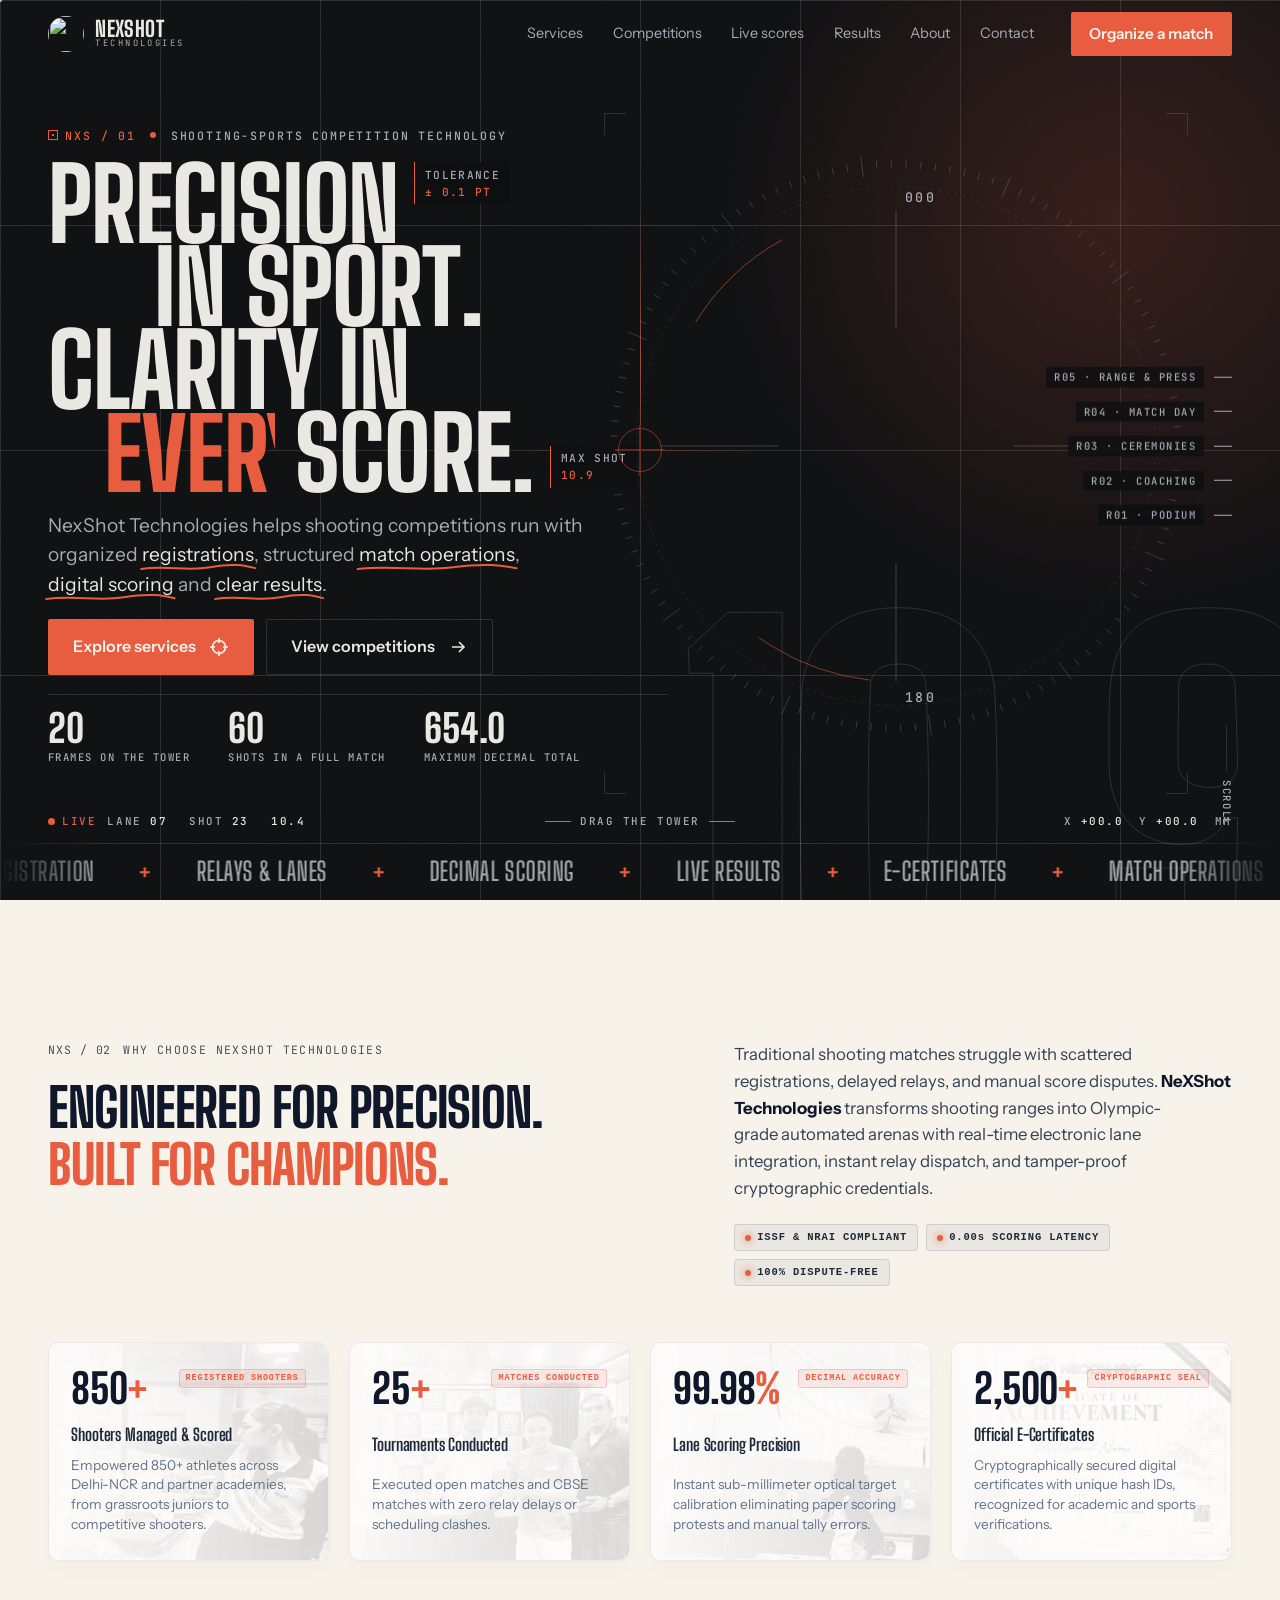
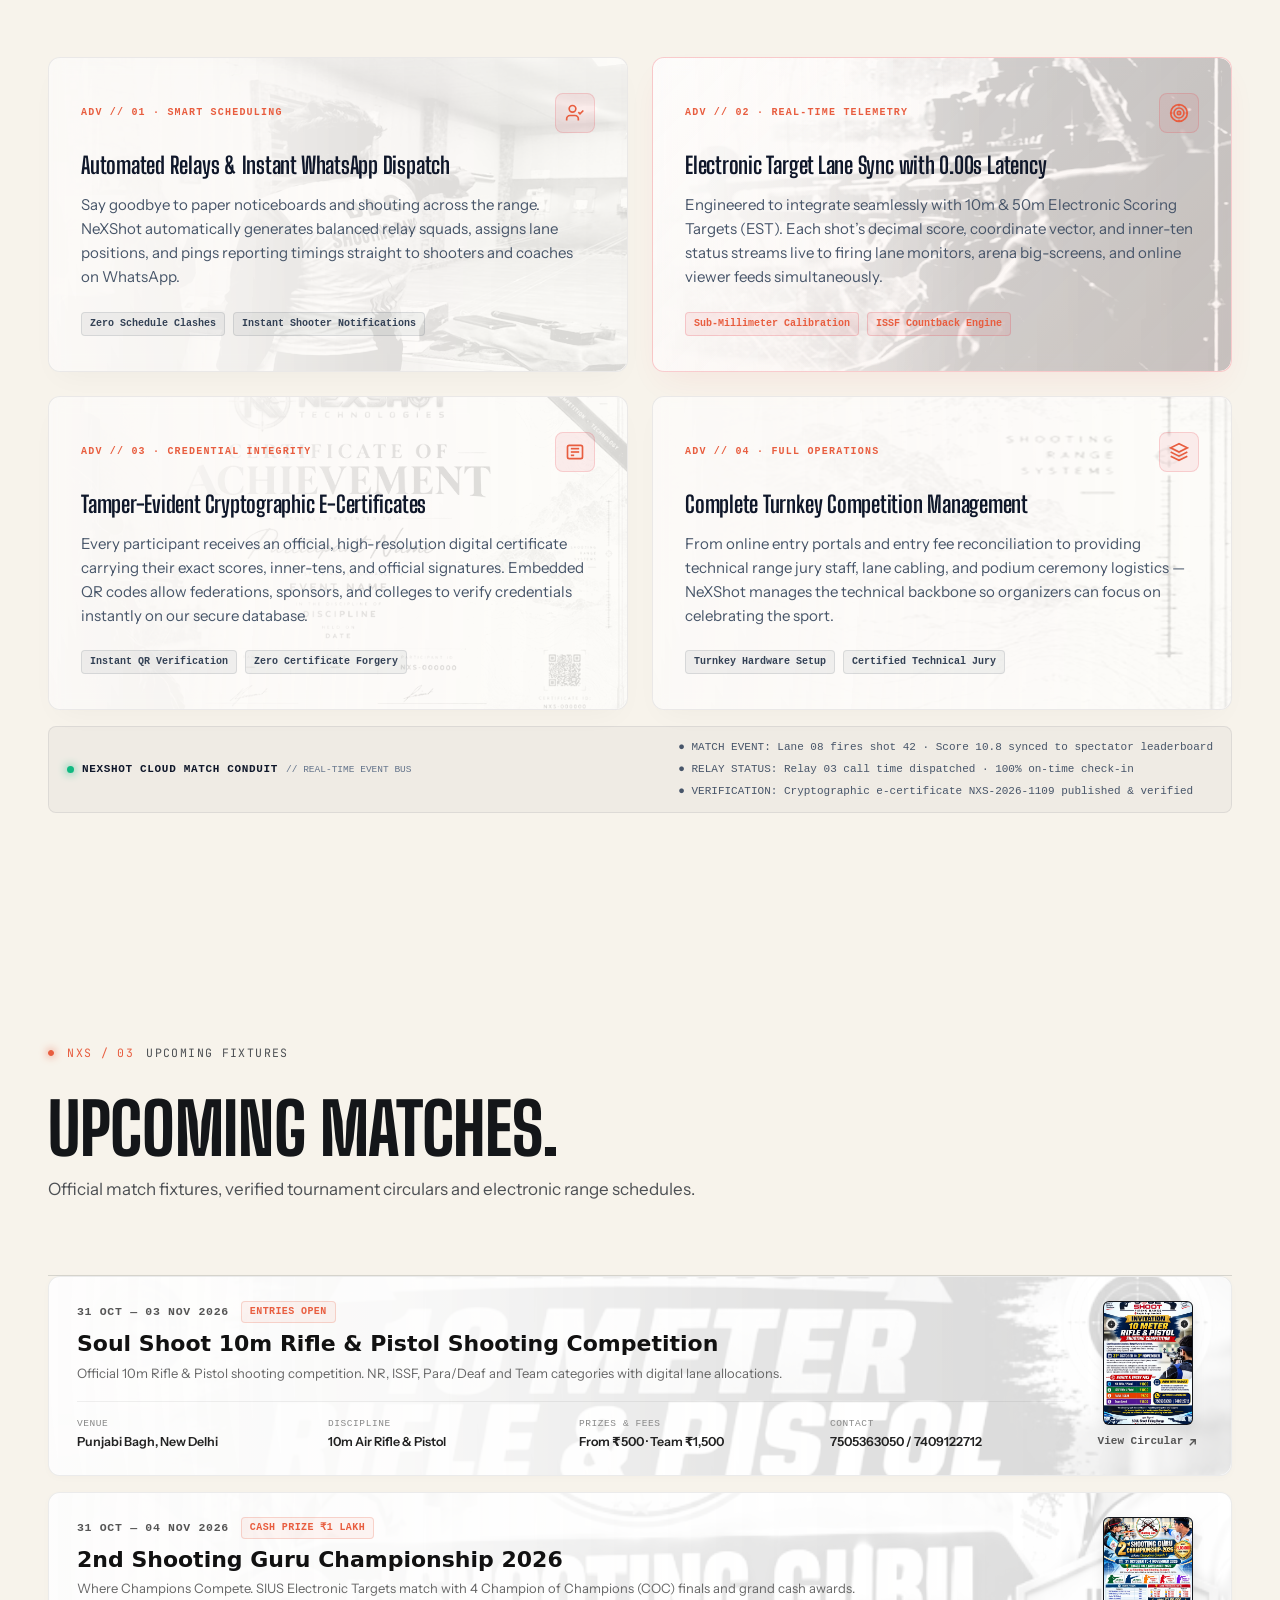
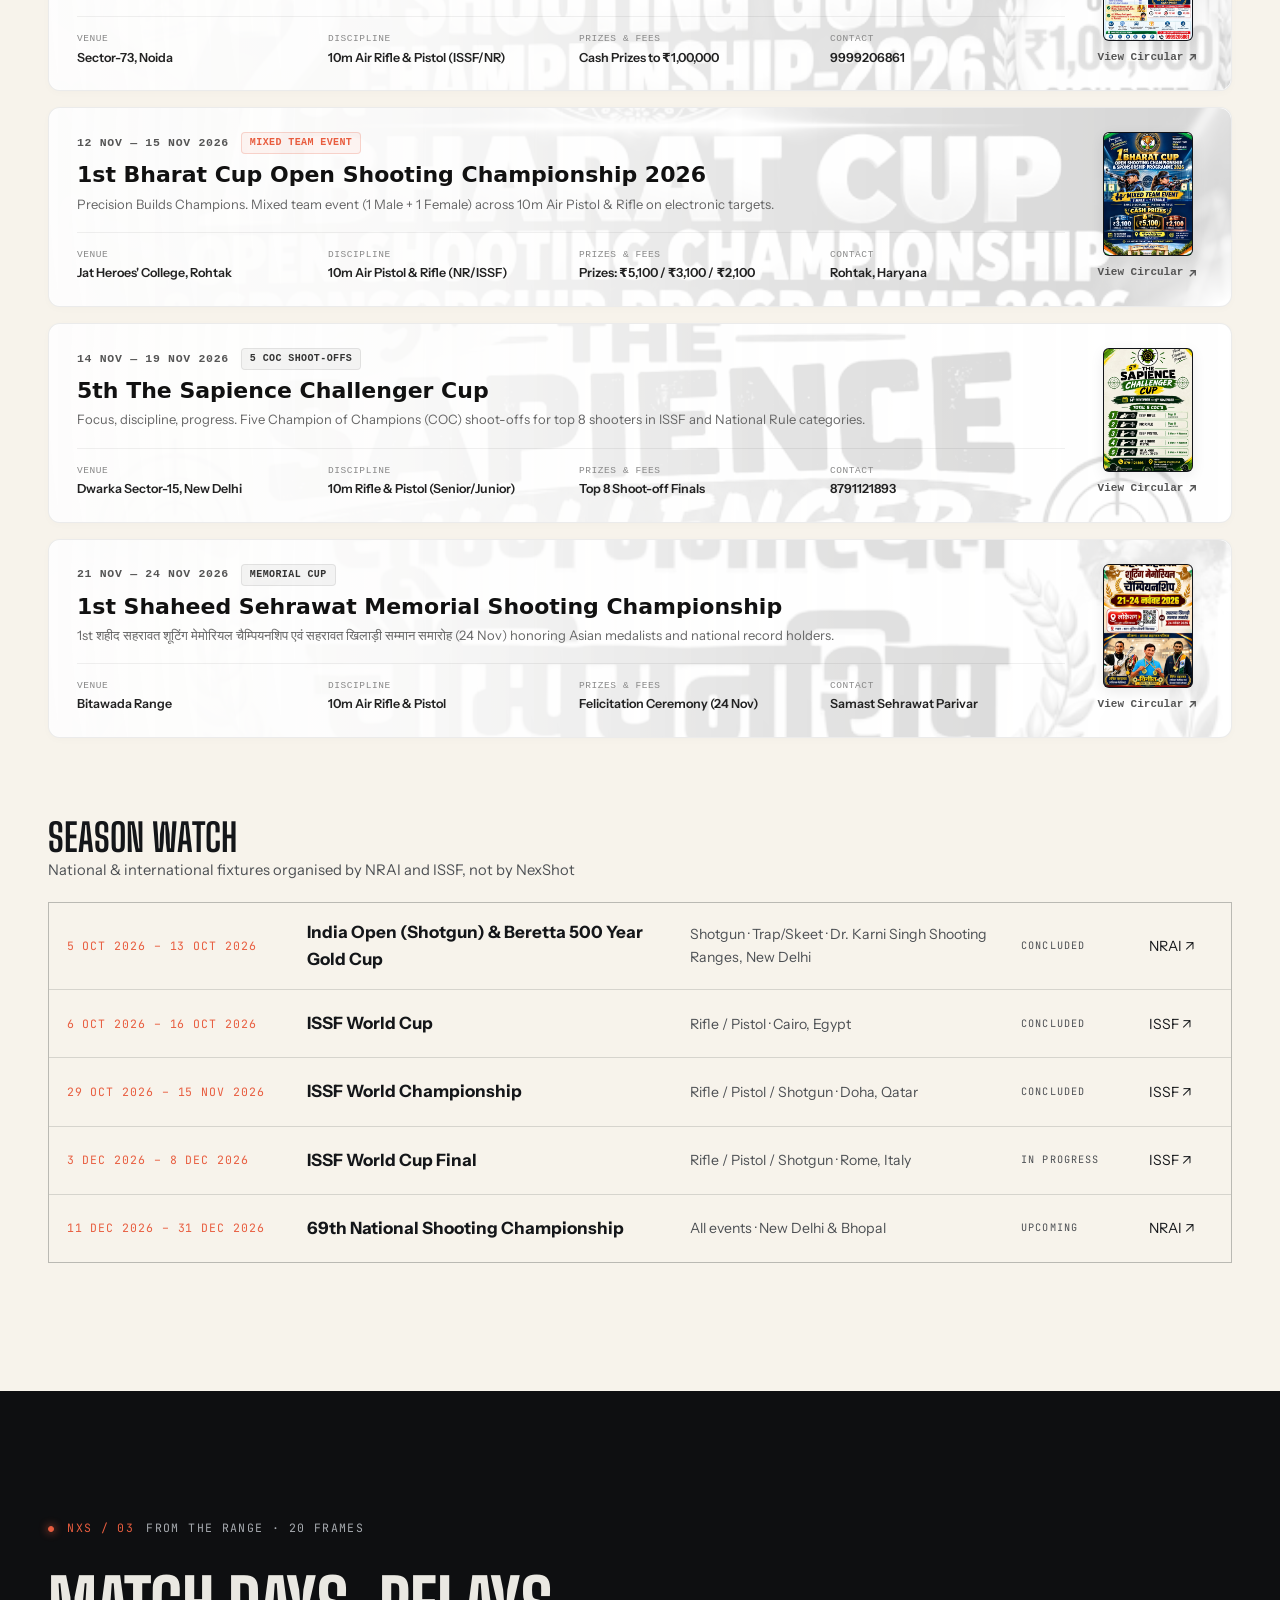
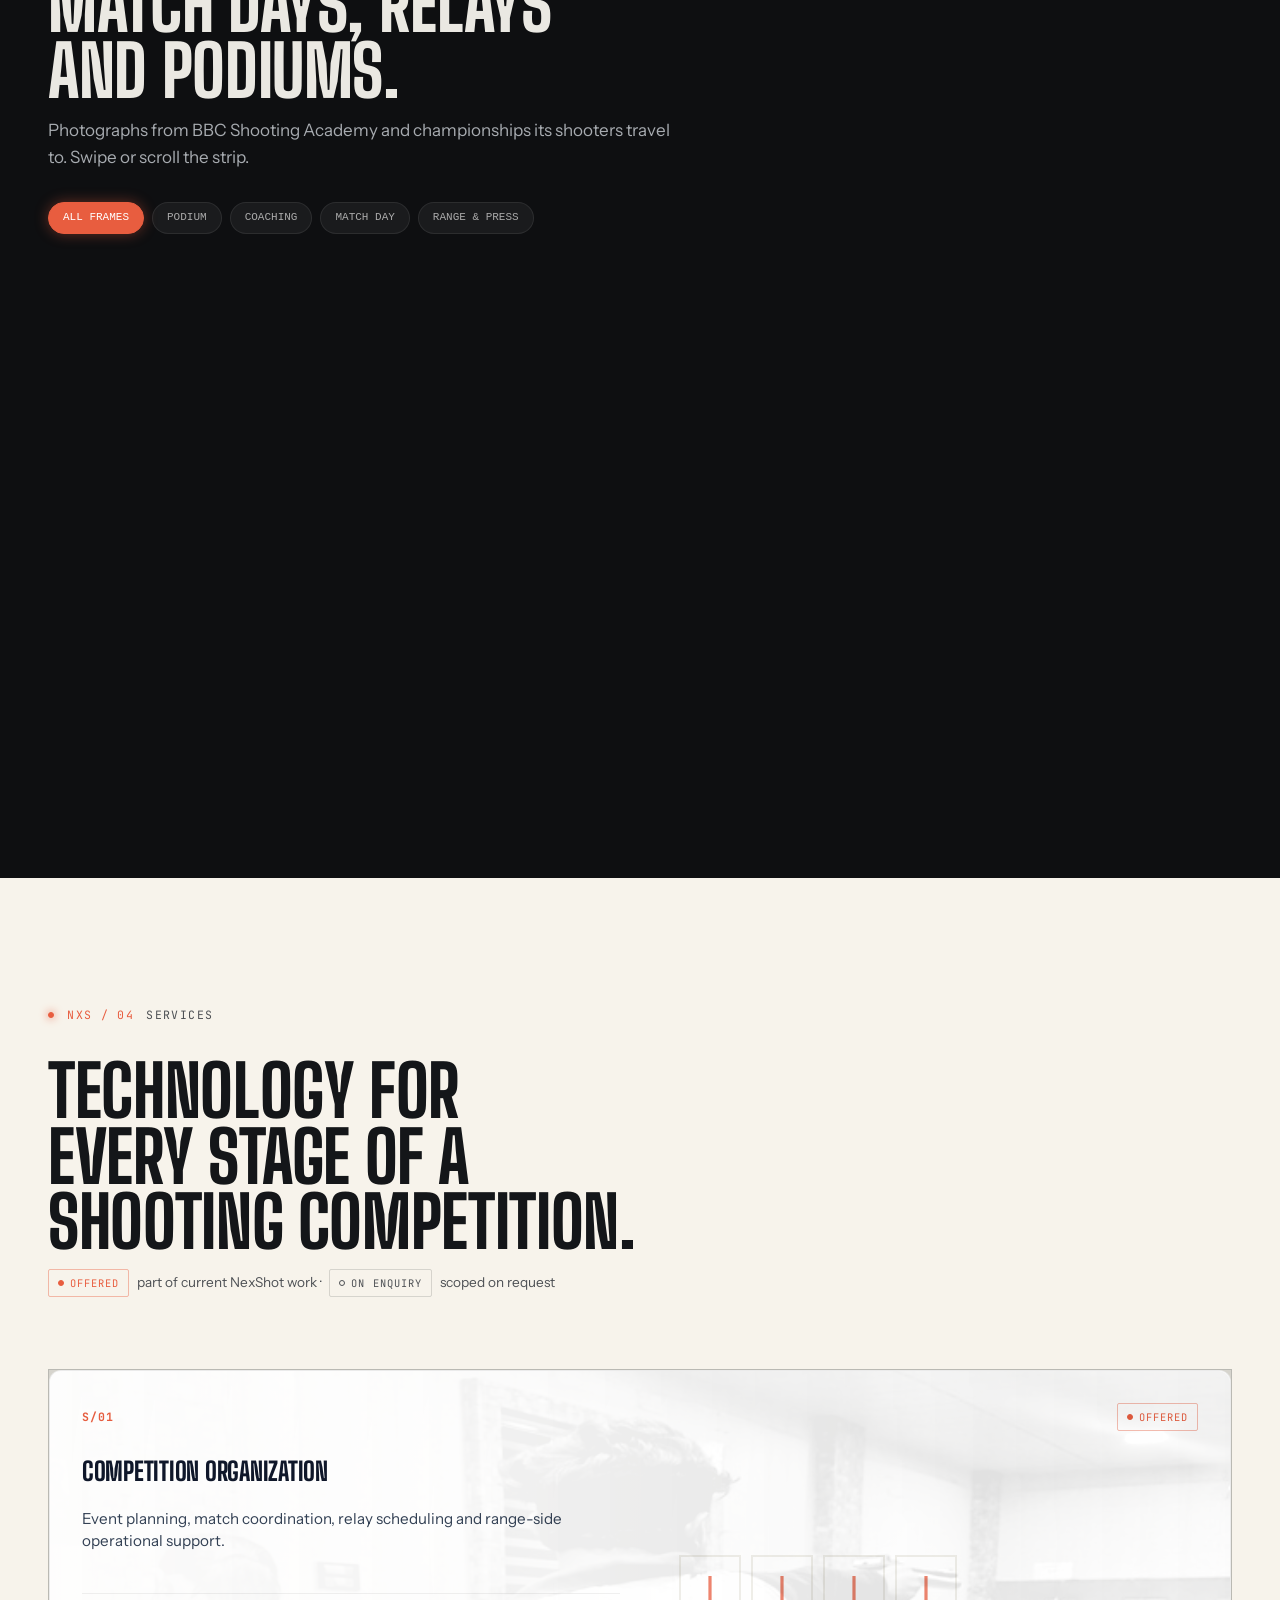
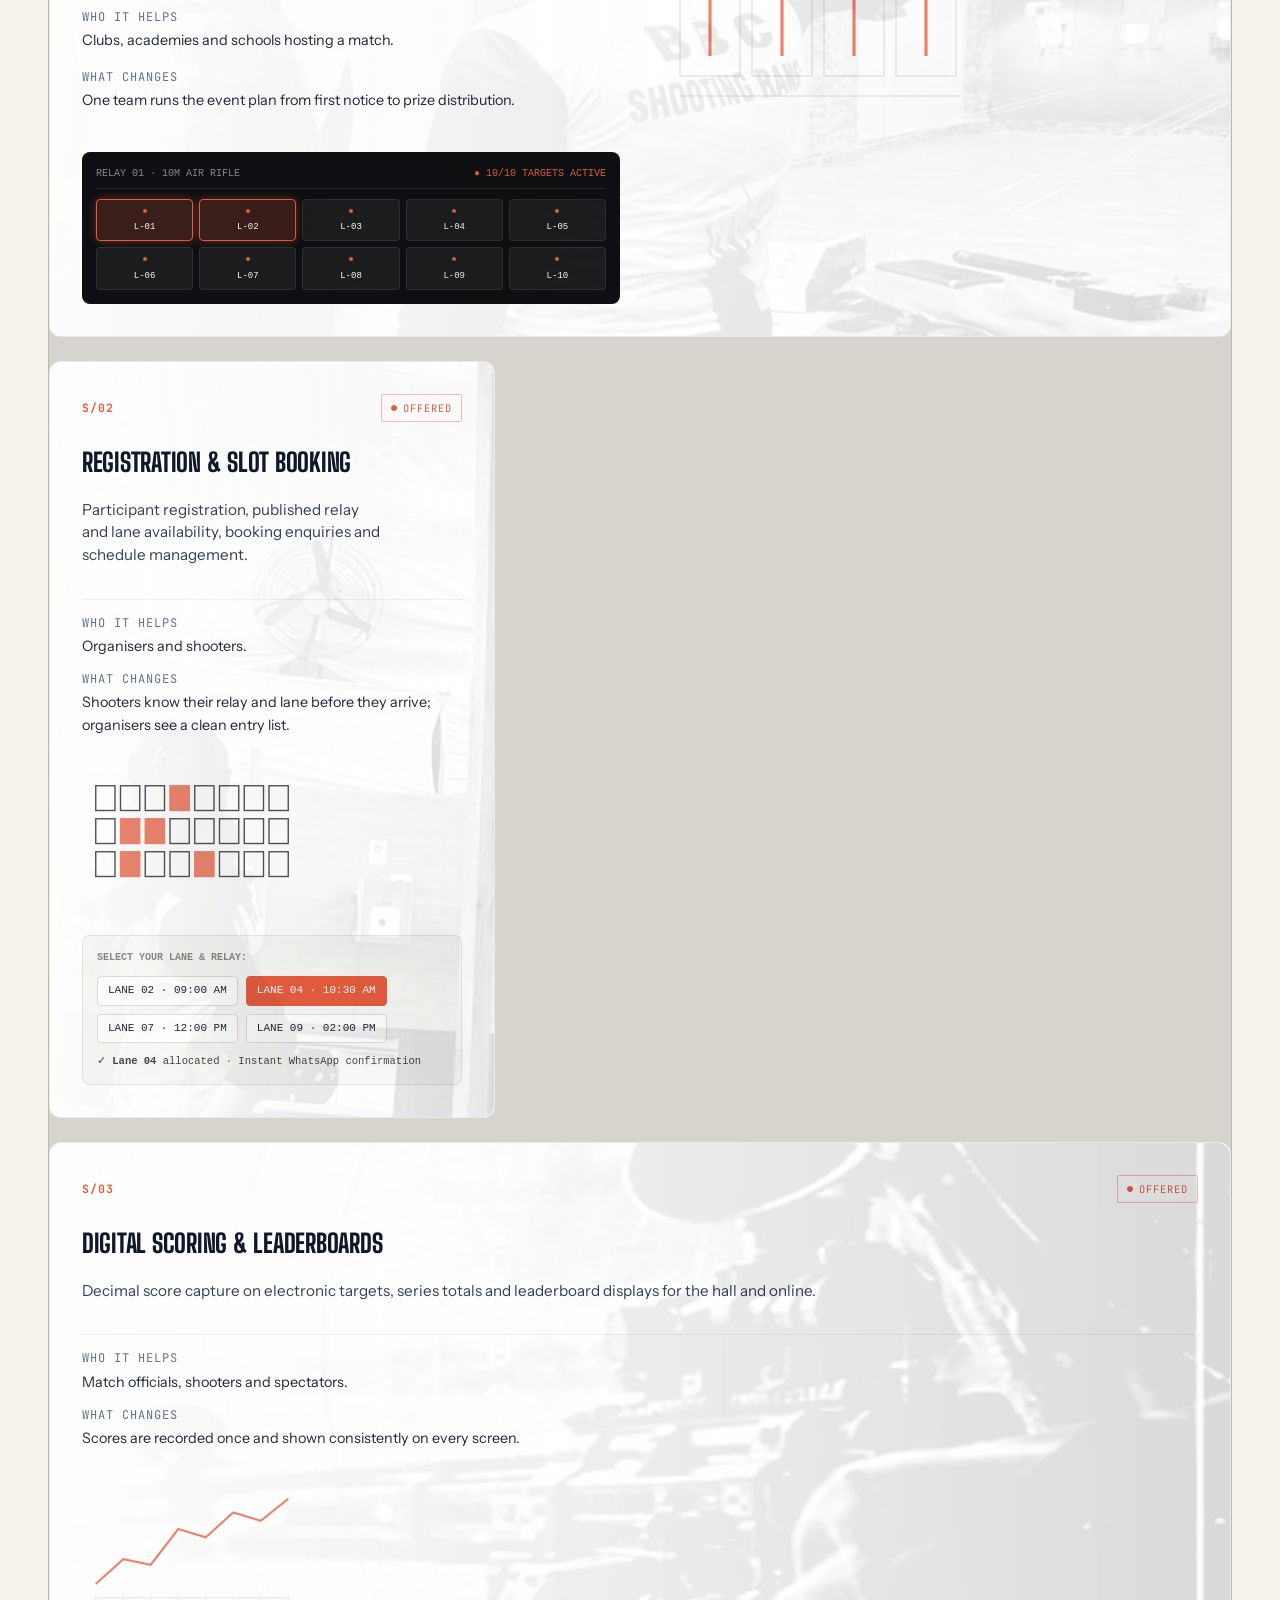
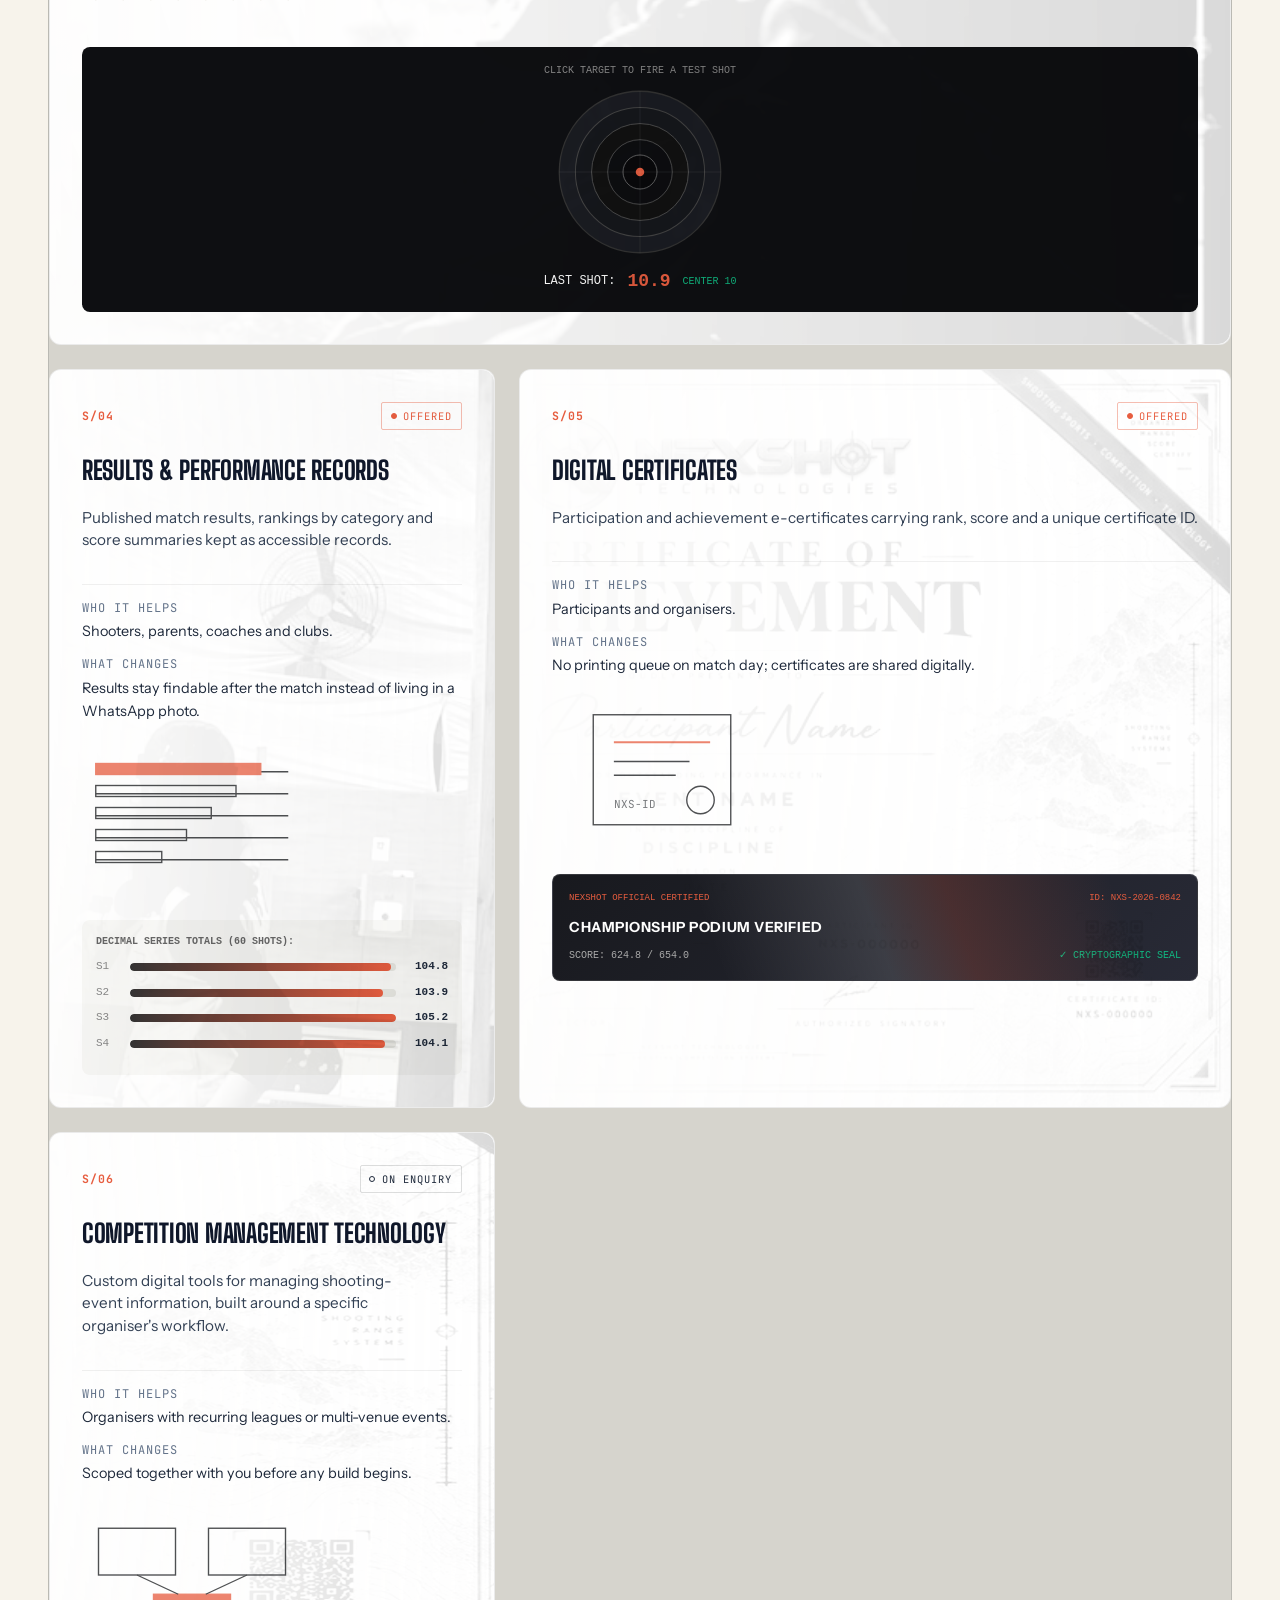
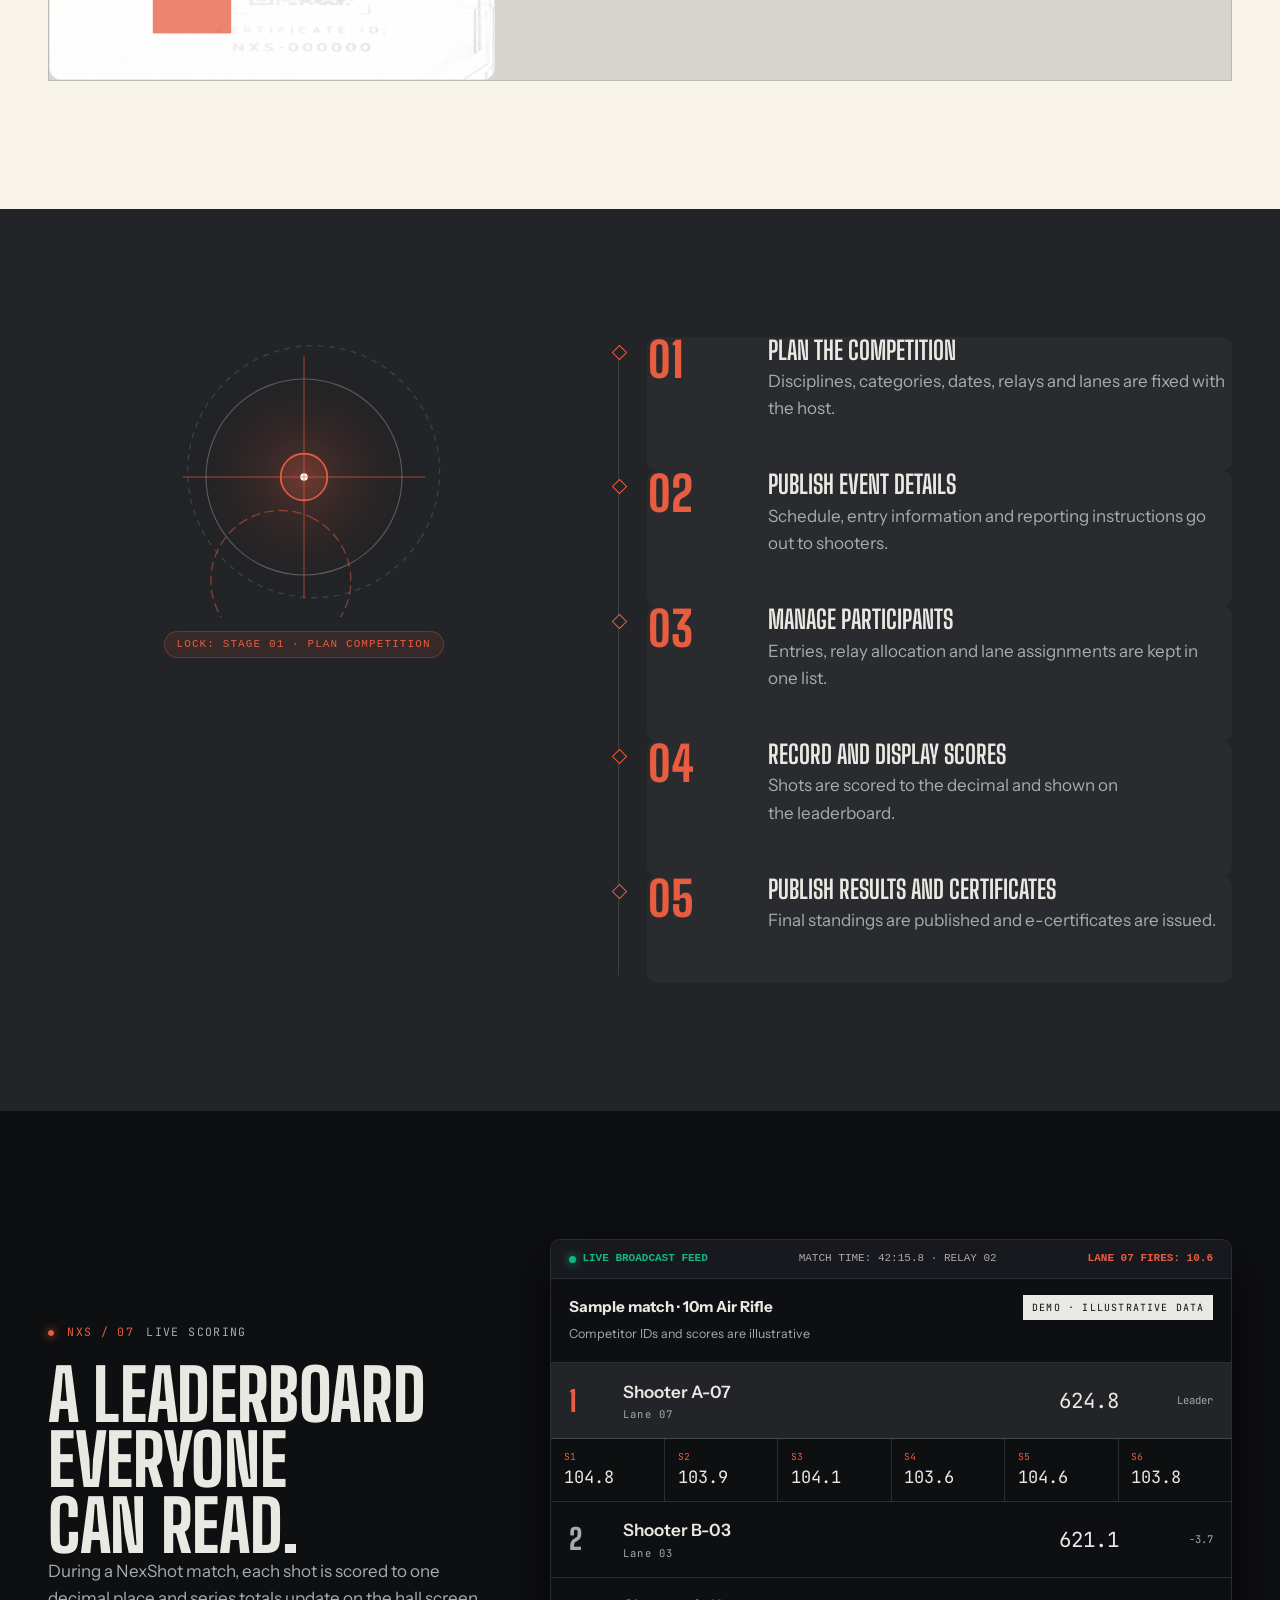
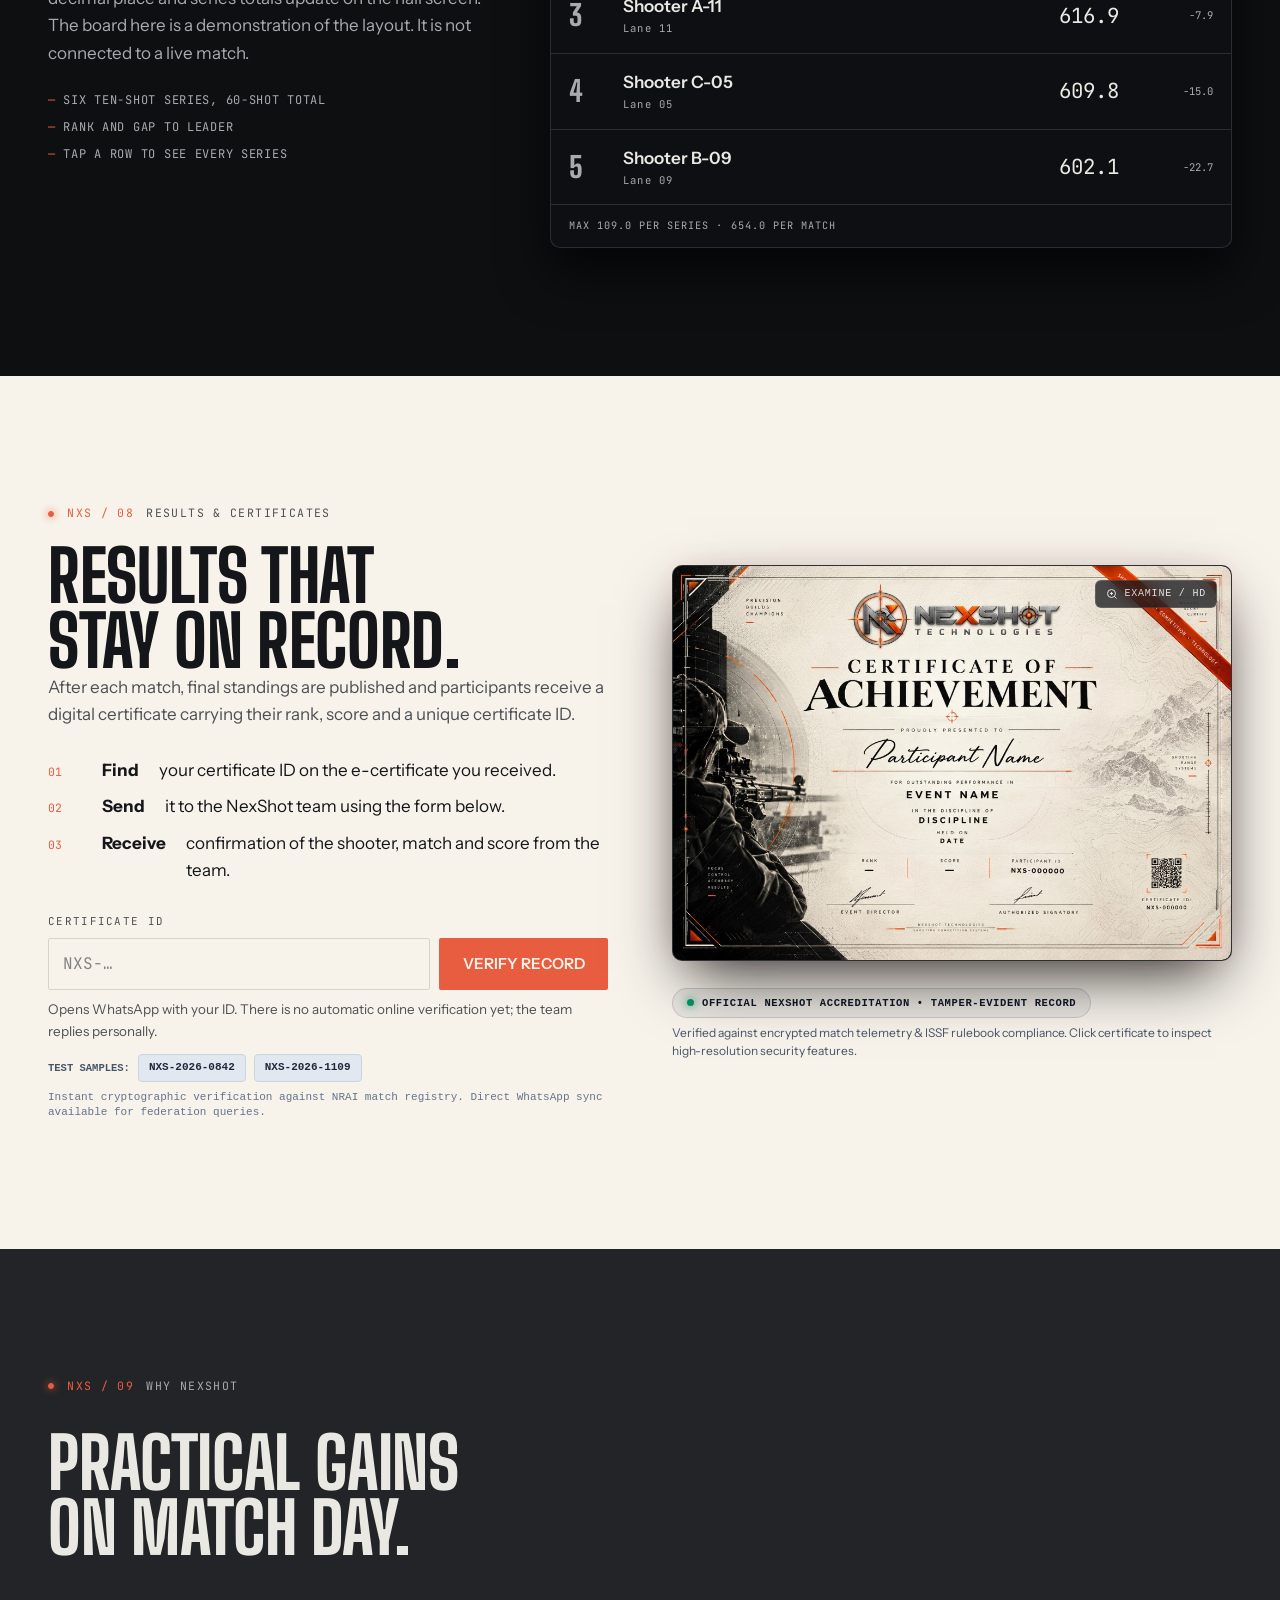
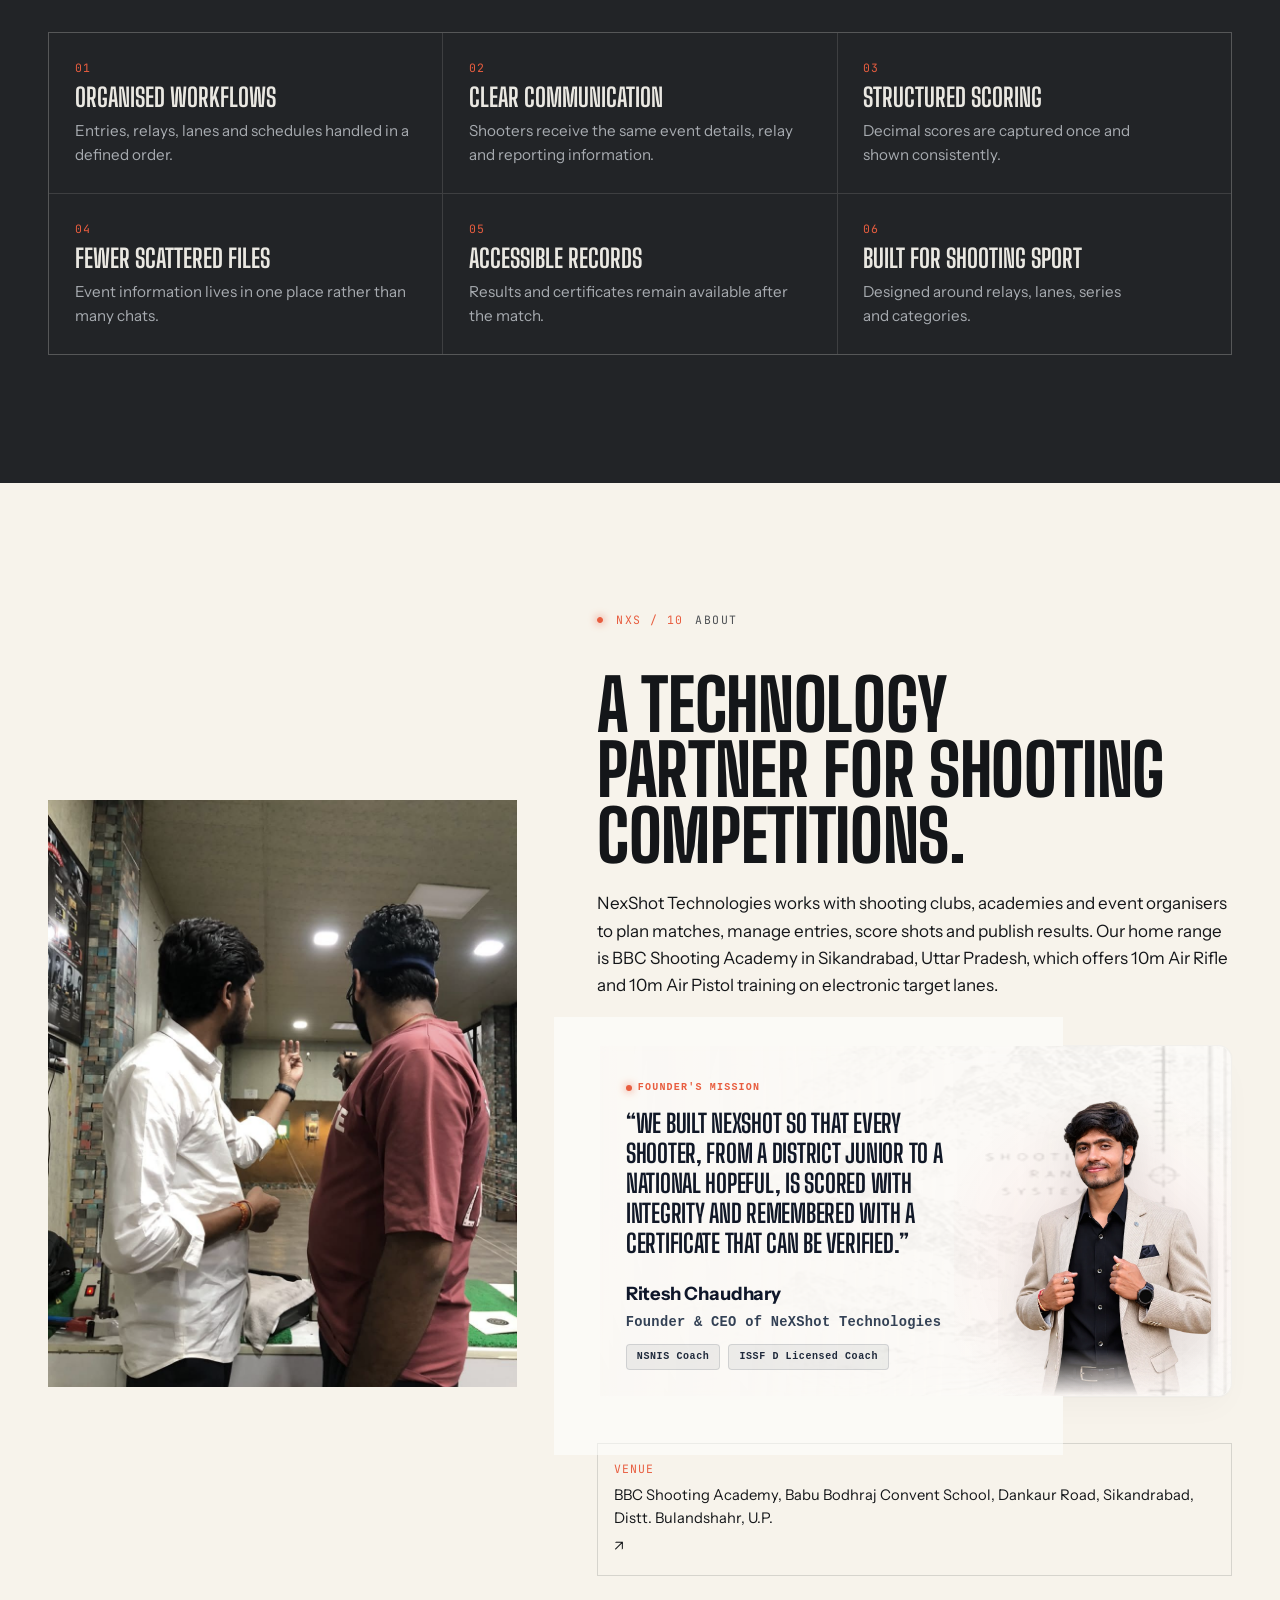
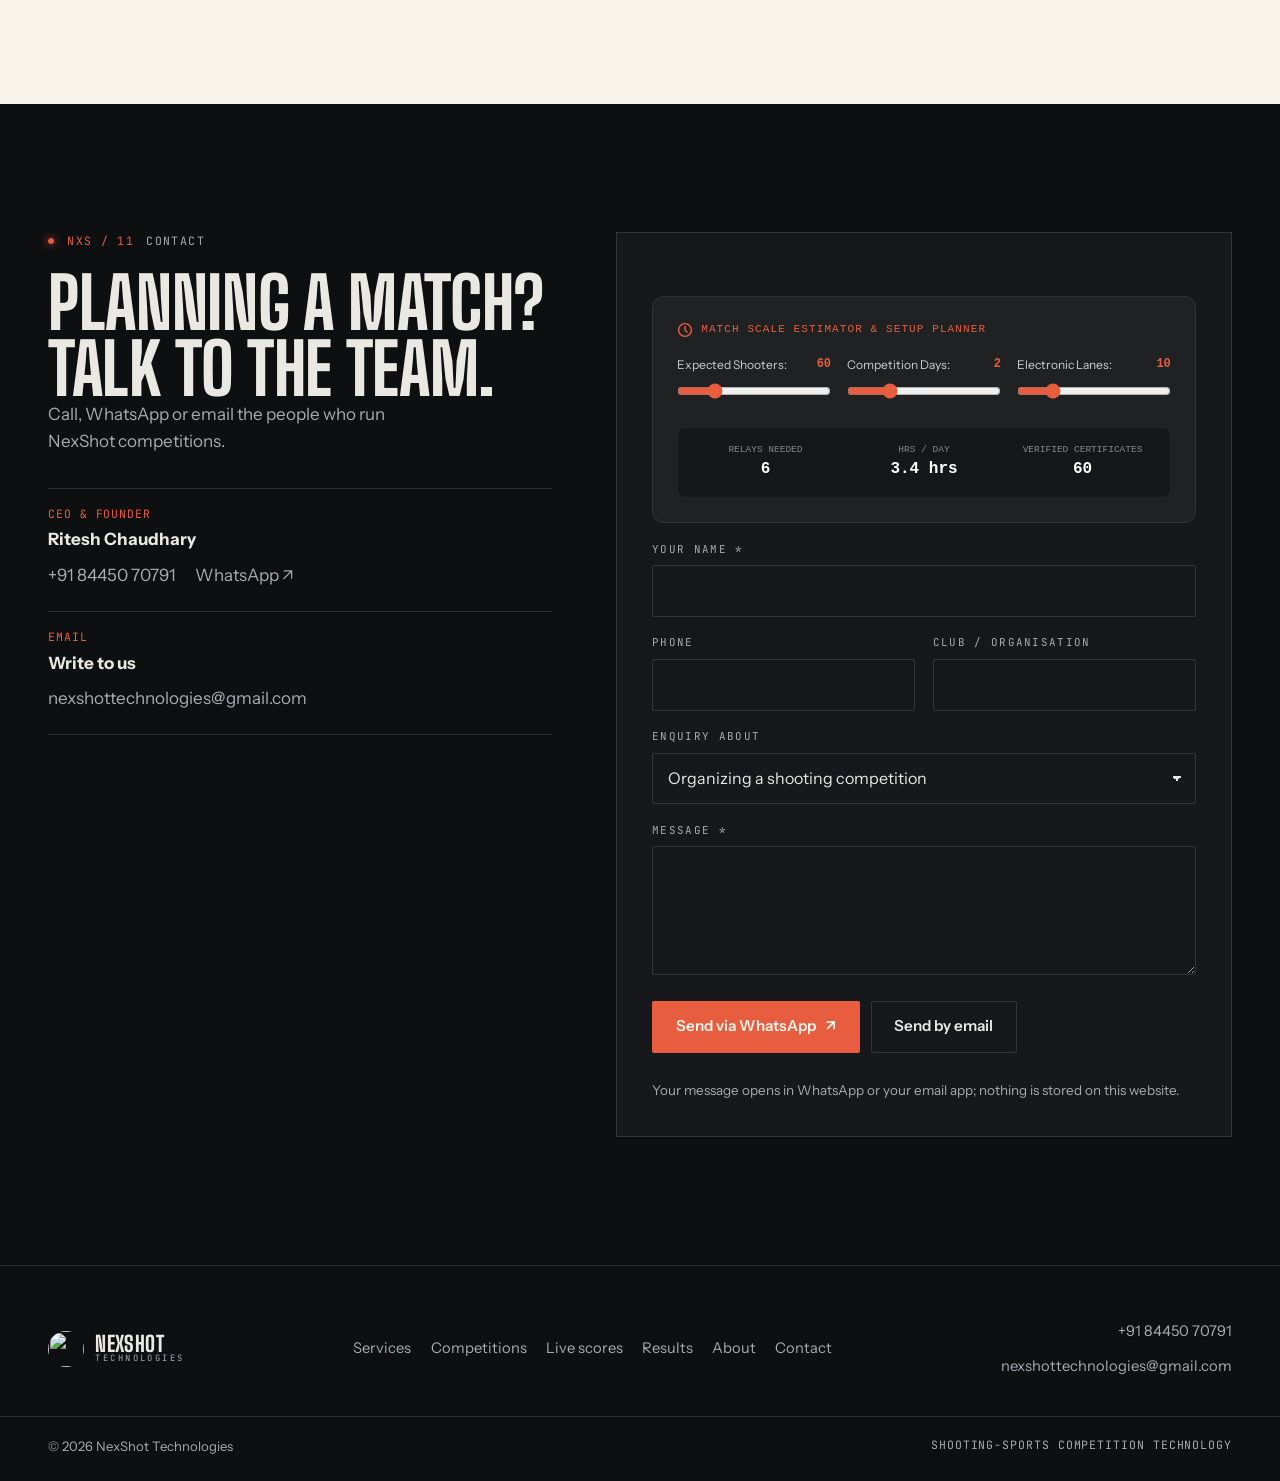
==== nexshot-standalone-v4.html @ 48a92181 "Update NexShot website to standalone v4 with shifted upcoming matches, realistic startup stats, and " ====
<!doctype html>
<html lang="en">
<head>
<meta charset="utf-8">
<meta name="viewport" content="width=device-width,initial-scale=1,viewport-fit=cover">
<title>NexShot Technologies</title>
<meta name="description" content="Competition organization, registration, digital scoring, results and e-certificates for shooting sports.">
<link rel="preconnect" href="https://fonts.googleapis.com">
<link rel="preconnect" href="https://fonts.gstatic.com" crossorigin>
<link rel="stylesheet" href="https://fonts.googleapis.com/css2?family=Big+Shoulders+Display:wght@100..900&family=Instrument+Sans:wght@400;500;600&family=JetBrains+Mono:wght@400;500&display=swap">
<style>
/*! tailwindcss v4.3.3 | MIT License | https://tailwindcss.com */
@layer properties{@supports (((-webkit-hyphens:none)) and (not (margin-trim:inline))) or ((-moz-orient:inline) and (not (color:rgb(from red r g b)))){*,:before,:after,::backdrop{--tw-translate-x:0;--tw-translate-y:0;--tw-translate-z:0;--tw-rotate-x:initial;--tw-rotate-y:initial;--tw-rotate-z:initial;--tw-skew-x:initial;--tw-skew-y:initial;--tw-space-y-reverse:0;--tw-space-x-reverse:0;--tw-border-style:solid;--tw-leading:initial;--tw-font-weight:initial;--tw-tracking:initial;--tw-ordinal:initial;--tw-slashed-zero:initial;--tw-numeric-figure:initial;--tw-numeric-spacing:initial;--tw-numeric-fraction:initial;--tw-shadow:0 0 #0000;--tw-shadow-color:initial;--tw-shadow-alpha:100%;--tw-inset-shadow:0 0 #0000;--tw-inset-shadow-color:initial;--tw-inset-shadow-alpha:100%;--tw-ring-color:initial;--tw-ring-shadow:0 0 #0000;--tw-inset-ring-color:initial;--tw-inset-ring-shadow:0 0 #0000;--tw-ring-inset:initial;--tw-ring-offset-width:0px;--tw-ring-offset-color:#fff;--tw-ring-offset-shadow:0 0 #0000;--tw-outline-style:solid;--tw-blur:initial;--tw-brightness:initial;--tw-contrast:initial;--tw-grayscale:initial;--tw-hue-rotate:initial;--tw-invert:initial;--tw-opacity:initial;--tw-saturate:initial;--tw-sepia:initial;--tw-drop-shadow:initial;--tw-drop-shadow-color:initial;--tw-drop-shadow-alpha:100%;--tw-drop-shadow-size:initial;--tw-duration:initial;--tw-ease:initial;--tw-content:"";--tw-animation-delay:0s;--tw-animation-direction:normal;--tw-animation-duration:initial;--tw-animation-fill-mode:none;--tw-animation-iteration-count:1;--tw-enter-blur:0;--tw-enter-opacity:1;--tw-enter-rotate:0;--tw-enter-scale:1;--tw-enter-translate-x:0;--tw-enter-translate-y:0;--tw-exit-blur:0;--tw-exit-opacity:1;--tw-exit-rotate:0;--tw-exit-scale:1;--tw-exit-translate-x:0;--tw-exit-translate-y:0}}}@layer theme{:root,:host{--font-mono:ui-monospace, SFMono-Regular, Menlo, Monaco, Consolas, "Liberation Mono", "Courier New", monospace;--color-black:#000;--spacing:.25rem;--container-sm:24rem;--container-md:28rem;--container-lg:32rem;--text-xs:.75rem;--text-xs--line-height:calc(1 / .75);--text-sm:.875rem;--text-sm--line-height:calc(1.25 / .875);--text-base:1rem;--text-base--line-height:calc(1.5 / 1);--text-lg:1.125rem;--text-lg--line-height:calc(1.75 / 1.125);--text-xl:1.25rem;--text-xl--line-height:calc(1.75 / 1.25);--text-7xl:4.5rem;--text-7xl--line-height:1;--font-weight-normal:400;--font-weight-medium:500;--font-weight-semibold:600;--font-weight-bold:700;--tracking-tight:-.025em;--tracking-widest:.1em;--leading-relaxed:1.625;--radius-sm:.25rem;--radius-md:.375rem;--radius-lg:.5rem;--radius-xl:.75rem;--ease-in-out:cubic-bezier(.4, 0, .2, 1);--animate-pulse:pulse 2s cubic-bezier(.4, 0, .6, 1) infinite;--aspect-video:16 / 9;--default-transition-duration:.15s;--default-transition-timing-function:cubic-bezier(.4, 0, .2, 1);--default-font-family:var(--f-body);--default-mono-font-family:var(--font-mono);--color-border:var(--line-light)}}@layer base{*,:after,:before,::backdrop{box-sizing:border-box;border:0 solid;margin:0;padding:0}::file-selector-button{box-sizing:border-box;border:0 solid;margin:0;padding:0}html,:host{-webkit-text-size-adjust:100%;tab-size:4;line-height:1.5;font-family:var(--default-font-family,-apple-system, BlinkMacSystemFont, "Segoe UI", Roboto, "Helvetica Neue", "Noto Sans", Arial, sans-serif, "Apple Color Emoji", "Segoe UI Emoji", "Segoe UI Symbol", "Noto Color Emoji");font-feature-settings:var(--default-font-feature-settings,normal);font-variation-settings:var(--default-font-variation-settings,normal);-webkit-tap-highlight-color:transparent}hr{height:0;color:inherit;border-top-width:1px}abbr:where([title]){-webkit-text-decoration:underline dotted;text-decoration:underline dotted}h1,h2,h3,h4,h5,h6{font-size:inherit;font-weight:inherit}a{color:inherit;-webkit-text-decoration:inherit;-webkit-text-decoration:inherit;-webkit-text-decoration:inherit;text-decoration:inherit}b,strong{font-weight:bolder}code,kbd,samp,pre{font-family:var(--default-mono-font-family,ui-monospace, SFMono-Regular, Menlo, Monaco, Consolas, "Liberation Mono", "Courier New", monospace);font-feature-settings:var(--default-mono-font-feature-settings,normal);font-variation-settings:var(--default-mono-font-variation-settings,normal);font-size:1em}small{font-size:80%}sub,sup{vertical-align:baseline;font-size:75%;line-height:0;position:relative}sub{bottom:-.25em}sup{top:-.5em}table{text-indent:0;border-color:inherit;border-collapse:collapse}:-moz-focusring:where(:not(iframe)){outline:auto}progress{vertical-align:baseline}summary{display:list-item}ol,ul,menu{list-style:none}img,svg,video,canvas,audio,iframe,embed,object{vertical-align:middle;display:block}img,video{max-width:100%;height:auto}button,input,select,optgroup,textarea{font:inherit;font-feature-settings:inherit;font-variation-settings:inherit;letter-spacing:inherit;color:inherit;opacity:1;background-color:#0000;border-radius:0}::file-selector-button{font:inherit;font-feature-settings:inherit;font-variation-settings:inherit;letter-spacing:inherit;color:inherit;opacity:1;background-color:#0000;border-radius:0}:where(select:is([multiple],[size])) optgroup{font-weight:bolder}:where(select:is([multiple],[size])) optgroup option{padding-inline-start:20px}::file-selector-button{margin-inline-end:4px}::placeholder{opacity:1}@supports (not ((-webkit-appearance:-apple-pay-button))) or (contain-intrinsic-size:1px){::placeholder{color:currentColor}@supports (color:color-mix(in lab, red, red)){::placeholder{color:color-mix(in oklab, currentcolor 50%, transparent)}}}textarea{resize:vertical}::-webkit-search-decoration{-webkit-appearance:none}::-webkit-date-and-time-value{min-height:1lh;text-align:inherit}::-webkit-datetime-edit{display:inline-flex}::-webkit-datetime-edit-fields-wrapper{padding:0}::-webkit-datetime-edit{padding-block:0}::-webkit-datetime-edit-year-field{padding-block:0}::-webkit-datetime-edit-month-field{padding-block:0}::-webkit-datetime-edit-day-field{padding-block:0}::-webkit-datetime-edit-hour-field{padding-block:0}::-webkit-datetime-edit-minute-field{padding-block:0}::-webkit-datetime-edit-second-field{padding-block:0}::-webkit-datetime-edit-millisecond-field{padding-block:0}::-webkit-datetime-edit-meridiem-field{padding-block:0}::-webkit-calendar-picker-indicator{line-height:1}:-moz-ui-invalid{box-shadow:none}button,input:where([type=button],[type=reset],[type=submit]){appearance:button}::file-selector-button{appearance:button}::-webkit-inner-spin-button{height:auto}::-webkit-outer-spin-button{height:auto}[hidden]:where(:not([hidden=until-found])){display:none!important}}@layer components;@layer utilities{.pointer-events-none{pointer-events:none}.invisible{visibility:hidden}.visible{visibility:visible}.sr-only{clip-path:inset(50%);white-space:nowrap;border-width:0;width:1px;height:1px;margin:-1px;padding:0;position:absolute;overflow:hidden}.absolute{position:absolute}.fixed{position:fixed}.relative{position:relative}.inset-0{inset:0}.inset-x-0{inset-inline:0}.inset-y-0{inset-block:0}.-top-12{top:calc(var(--spacing) * -12)}.top-0{top:0}.top-1\.5{top:calc(var(--spacing) * 1.5)}.top-1\/2{top:50%}.top-3\.5{top:calc(var(--spacing) * 3.5)}.top-4{top:calc(var(--spacing) * 4)}.top-\[1px\]{top:1px}.top-\[50\%\]{top:50%}.top-\[60\%\]{top:60%}.top-full{top:100%}.-right-12{right:calc(var(--spacing) * -12)}.right-0{right:0}.right-1{right:var(--spacing)}.right-2{right:calc(var(--spacing) * 2)}.right-3{right:calc(var(--spacing) * 3)}.right-4{right:calc(var(--spacing) * 4)}.-bottom-12{bottom:calc(var(--spacing) * -12)}.bottom-0{bottom:0}.-left-12{left:calc(var(--spacing) * -12)}.left-0{left:0}.left-1\/2{left:50%}.left-2{left:calc(var(--spacing) * 2)}.left-\[50\%\]{left:50%}.z-10{z-index:10}.z-20{z-index:20}.z-50{z-index:50}.z-\[1\]{z-index:1}.-mx-1{margin-inline:calc(var(--spacing) * -1)}.mx-2{margin-inline:calc(var(--spacing) * 2)}.mx-3\.5{margin-inline:calc(var(--spacing) * 3.5)}.mx-auto{margin-inline:auto}.my-0\.5{margin-block:calc(var(--spacing) * .5)}.my-1{margin-block:var(--spacing)}.-mt-4{margin-top:calc(var(--spacing) * -4)}.mt-1\.5{margin-top:calc(var(--spacing) * 1.5)}.mt-2{margin-top:calc(var(--spacing) * 2)}.mt-4{margin-top:calc(var(--spacing) * 4)}.mt-6{margin-top:calc(var(--spacing) * 6)}.mt-24{margin-top:calc(var(--spacing) * 24)}.mt-auto{margin-top:auto}.mr-2{margin-right:calc(var(--spacing) * 2)}.mb-1{margin-bottom:var(--spacing)}.-ml-4{margin-left:calc(var(--spacing) * -4)}.ml-1{margin-left:var(--spacing)}.ml-auto{margin-left:auto}.block{display:block}.flex{display:flex}.grid{display:grid}.hidden{display:none}.inline-flex{display:inline-flex}.table{display:table}.aspect-square{aspect-ratio:1}.aspect-video{aspect-ratio:var(--aspect-video)}.size-\(--cell-size\){width:var(--cell-size);height:var(--cell-size)}.size-4{width:calc(var(--spacing) * 4);height:calc(var(--spacing) * 4)}.h-\(--cell-size\){height:var(--cell-size)}.h-1\.5{height:calc(var(--spacing) * 1.5)}.h-2{height:calc(var(--spacing) * 2)}.h-2\.5{height:calc(var(--spacing) * 2.5)}.h-3{height:calc(var(--spacing) * 3)}.h-3\.5{height:calc(var(--spacing) * 3.5)}.h-4{height:calc(var(--spacing) * 4)}.h-5{height:calc(var(--spacing) * 5)}.h-7{height:calc(var(--spacing) * 7)}.h-8{height:calc(var(--spacing) * 8)}.h-9{height:calc(var(--spacing) * 9)}.h-10{height:calc(var(--spacing) * 10)}.h-12{height:calc(var(--spacing) * 12)}.h-\[1px\]{height:1px}.h-\[var\(--radix-navigation-menu-viewport-height\)\]{height:var(--radix-navigation-menu-viewport-height)}.h-\[var\(--radix-select-trigger-height\)\]{height:var(--radix-select-trigger-height)}.h-auto{height:auto}.h-full{height:100%}.h-px{height:1px}.h-svh{height:100svh}.max-h-\(--radix-context-menu-content-available-height\){max-height:var(--radix-context-menu-content-available-height)}.max-h-\(--radix-select-content-available-height\){max-height:var(--radix-select-content-available-height)}.max-h-\[300px\]{max-height:300px}.max-h-\[var\(--radix-dropdown-menu-content-available-height\)\]{max-height:var(--radix-dropdown-menu-content-available-height)}.min-h-0{min-height:0}.min-h-\[60px\]{min-height:60px}.min-h-screen{min-height:100vh}.min-h-svh{min-height:100svh}.w-\(--cell-size\){width:var(--cell-size)}.w-\(--sidebar-width\){width:var(--sidebar-width)}.w-0{width:0}.w-1{width:var(--spacing)}.w-2{width:calc(var(--spacing) * 2)}.w-2\.5{width:calc(var(--spacing) * 2.5)}.w-3{width:calc(var(--spacing) * 3)}.w-3\.5{width:calc(var(--spacing) * 3.5)}.w-3\/4{width:75%}.w-4{width:calc(var(--spacing) * 4)}.w-5{width:calc(var(--spacing) * 5)}.w-7{width:calc(var(--spacing) * 7)}.w-8{width:calc(var(--spacing) * 8)}.w-9{width:calc(var(--spacing) * 9)}.w-10{width:calc(var(--spacing) * 10)}.w-64{width:calc(var(--spacing) * 64)}.w-72{width:calc(var(--spacing) * 72)}.w-\[1px\]{width:1px}.w-\[100px\]{width:100px}.w-auto{width:auto}.w-fit{width:fit-content}.w-full{width:100%}.w-max{width:max-content}.w-px{width:1px}.max-w-\(--skeleton-width\){max-width:var(--skeleton-width)}.max-w-lg{max-width:var(--container-lg)}.max-w-max{max-width:max-content}.max-w-md{max-width:var(--container-md)}.min-w-\(--cell-size\){min-width:var(--cell-size)}.min-w-0{min-width:0}.min-w-5{min-width:calc(var(--spacing) * 5)}.min-w-8{min-width:calc(var(--spacing) * 8)}.min-w-9{min-width:calc(var(--spacing) * 9)}.min-w-10{min-width:calc(var(--spacing) * 10)}.min-w-\[8rem\]{min-width:8rem}.min-w-\[12rem\]{min-width:12rem}.min-w-\[var\(--radix-select-trigger-width\)\]{min-width:var(--radix-select-trigger-width)}.flex-1{flex:1}.shrink-0{flex-shrink:0}.grow{flex-grow:1}.grow-0{flex-grow:0}.basis-full{flex-basis:100%}.caption-bottom{caption-side:bottom}.border-collapse{border-collapse:collapse}.origin-\(--radix-context-menu-content-transform-origin\){transform-origin:var(--radix-context-menu-content-transform-origin)}.origin-\(--radix-dropdown-menu-content-transform-origin\){transform-origin:var(--radix-dropdown-menu-content-transform-origin)}.origin-\(--radix-hover-card-content-transform-origin\){transform-origin:var(--radix-hover-card-content-transform-origin)}.origin-\(--radix-menubar-content-transform-origin\){transform-origin:var(--radix-menubar-content-transform-origin)}.origin-\(--radix-popover-content-transform-origin\){transform-origin:var(--radix-popover-content-transform-origin)}.origin-\(--radix-select-content-transform-origin\){transform-origin:var(--radix-select-content-transform-origin)}.origin-\(--radix-tooltip-content-transform-origin\){transform-origin:var(--radix-tooltip-content-transform-origin)}.-translate-x-1\/2{--tw-translate-x:calc(calc(1 / 2 * 100%) * -1);translate:var(--tw-translate-x) var(--tw-translate-y)}.-translate-x-px{--tw-translate-x:-1px;translate:var(--tw-translate-x) var(--tw-translate-y)}.translate-x-\[-50\%\]{--tw-translate-x:-50%;translate:var(--tw-translate-x) var(--tw-translate-y)}.translate-x-px{--tw-translate-x:1px;translate:var(--tw-translate-x) var(--tw-translate-y)}.-translate-y-1\/2{--tw-translate-y:calc(calc(1 / 2 * 100%) * -1);translate:var(--tw-translate-x) var(--tw-translate-y)}.translate-y-\[-50\%\]{--tw-translate-y:-50%;translate:var(--tw-translate-x) var(--tw-translate-y)}.rotate-45{rotate:45deg}.rotate-90{rotate:90deg}.transform{transform:var(--tw-rotate-x,) var(--tw-rotate-y,) var(--tw-rotate-z,) var(--tw-skew-x,) var(--tw-skew-y,)}.animate-caret-blink{animation:1.25s ease-out infinite caret-blink}.animate-in{animation:enter var(--tw-animation-duration,var(--tw-duration,.15s))var(--tw-ease,ease)var(--tw-animation-delay,0s)var(--tw-animation-iteration-count,1)var(--tw-animation-direction,normal)var(--tw-animation-fill-mode,none)}.animate-pulse{animation:var(--animate-pulse)}.cursor-default{cursor:default}.cursor-pointer{cursor:pointer}.touch-none{touch-action:none}.resize{resize:both}.list-none{list-style-type:none}.flex-col{flex-direction:column}.flex-col-reverse{flex-direction:column-reverse}.flex-row{flex-direction:row}.flex-wrap{flex-wrap:wrap}.place-content-center{place-content:center}.items-center{align-items:center}.items-end{align-items:flex-end}.items-start{align-items:flex-start}.items-stretch{align-items:stretch}.justify-between{justify-content:space-between}.justify-center{justify-content:center}.gap-1{gap:var(--spacing)}.gap-1\.5{gap:calc(var(--spacing) * 1.5)}.gap-2{gap:calc(var(--spacing) * 2)}.gap-4{gap:calc(var(--spacing) * 4)}:where(.space-y-1\.5>:not(:last-child)){--tw-space-y-reverse:0;margin-block-start:calc(calc(var(--spacing) * 1.5) * var(--tw-space-y-reverse));margin-block-end:calc(calc(var(--spacing) * 1.5) * calc(1 - var(--tw-space-y-reverse)))}:where(.space-y-2>:not(:last-child)){--tw-space-y-reverse:0;margin-block-start:calc(calc(var(--spacing) * 2) * var(--tw-space-y-reverse));margin-block-end:calc(calc(var(--spacing) * 2) * calc(1 - var(--tw-space-y-reverse)))}:where(.space-x-1>:not(:last-child)){--tw-space-x-reverse:0;margin-inline-start:calc(var(--spacing) * var(--tw-space-x-reverse));margin-inline-end:calc(var(--spacing) * calc(1 - var(--tw-space-x-reverse)))}.overflow-auto{overflow:auto}.overflow-hidden{overflow:hidden}.overflow-x-hidden{overflow-x:hidden}.overflow-y-auto{overflow-y:auto}.rounded-\[2px\]{border-radius:2px}.rounded-\[inherit\]{border-radius:inherit}.rounded-full{border-radius:3.40282e38px}.rounded-lg{border-radius:var(--radius-lg)}.rounded-md{border-radius:var(--radius-md)}.rounded-none{border-radius:0}.rounded-sm{border-radius:var(--radius-sm)}.rounded-xl{border-radius:var(--radius-xl)}.rounded-t-\[10px\]{border-top-left-radius:10px;border-top-right-radius:10px}.rounded-l-md{border-top-left-radius:var(--radius-md);border-bottom-left-radius:var(--radius-md)}.rounded-tl-sm{border-top-left-radius:var(--radius-sm)}.rounded-r-md{border-top-right-radius:var(--radius-md);border-bottom-right-radius:var(--radius-md)}.border{border-style:var(--tw-border-style);border-width:1px}.border-2{border-style:var(--tw-border-style);border-width:2px}.border-\[1\.5px\]{border-style:var(--tw-border-style);border-width:1.5px}.border-y{border-block-style:var(--tw-border-style);border-block-width:1px}.border-t{border-top-style:var(--tw-border-style);border-top-width:1px}.border-r{border-right-style:var(--tw-border-style);border-right-width:1px}.border-b{border-bottom-style:var(--tw-border-style);border-bottom-width:1px}.border-l{border-left-style:var(--tw-border-style);border-left-width:1px}.border-dashed{--tw-border-style:dashed;border-style:dashed}.border-\(--color-border\){border-color:var(--color-border)}.border-border\/50{border-color:var(--line-light)}@supports (color:color-mix(in lab, red, red)){.border-border\/50{border-color:color-mix(in oklab, var(--line-light) 50%, transparent)}}.border-input{border-color:var(--line-light)}.border-primary,.border-primary\/50{border-color:var(--signal)}@supports (color:color-mix(in lab, red, red)){.border-primary\/50{border-color:color-mix(in oklab, var(--signal) 50%, transparent)}}.border-transparent{border-color:#0000}.border-t-transparent{border-top-color:#0000}.border-l-transparent{border-left-color:#0000}.bg-\(--color-bg\){background-color:var(--color-bg)}.bg-accent{background-color:var(--ivory-2)}.bg-background{background-color:var(--ivory)}.bg-black\/80{background-color:#000c}@supports (color:color-mix(in lab, red, red)){.bg-black\/80{background-color:color-mix(in oklab, var(--color-black) 80%, transparent)}}.bg-border{background-color:var(--line-light)}.bg-foreground{background-color:var(--carbon)}.bg-muted,.bg-muted\/50{background-color:var(--ivory-2)}@supports (color:color-mix(in lab, red, red)){.bg-muted\/50{background-color:color-mix(in oklab, var(--ivory-2) 50%, transparent)}}.bg-primary,.bg-primary\/10{background-color:var(--signal)}@supports (color:color-mix(in lab, red, red)){.bg-primary\/10{background-color:color-mix(in oklab, var(--signal) 10%, transparent)}}.bg-primary\/20{background-color:var(--signal)}@supports (color:color-mix(in lab, red, red)){.bg-primary\/20{background-color:color-mix(in oklab, var(--signal) 20%, transparent)}}.bg-transparent{background-color:#0000}.fill-current{fill:currentColor}.fill-primary{fill:var(--signal)}.p-0{padding:0}.p-1{padding:var(--spacing)}.p-2{padding:calc(var(--spacing) * 2)}.p-3{padding:calc(var(--spacing) * 3)}.p-4{padding:calc(var(--spacing) * 4)}.p-6{padding:calc(var(--spacing) * 6)}.p-\[1px\]{padding:1px}.px-\(--cell-size\){padding-inline:var(--cell-size)}.px-1{padding-inline:var(--spacing)}.px-1\.5{padding-inline:calc(var(--spacing) * 1.5)}.px-2{padding-inline:calc(var(--spacing) * 2)}.px-2\.5{padding-inline:calc(var(--spacing) * 2.5)}.px-3{padding-inline:calc(var(--spacing) * 3)}.px-4{padding-inline:calc(var(--spacing) * 4)}.px-8{padding-inline:calc(var(--spacing) * 8)}.py-0\.5{padding-block:calc(var(--spacing) * .5)}.py-1{padding-block:var(--spacing)}.py-1\.5{padding-block:calc(var(--spacing) * 1.5)}.py-2{padding-block:calc(var(--spacing) * 2)}.py-3{padding-block:calc(var(--spacing) * 3)}.py-4{padding-block:calc(var(--spacing) * 4)}.py-6{padding-block:calc(var(--spacing) * 6)}.pt-0{padding-top:0}.pt-3{padding-top:calc(var(--spacing) * 3)}.pt-4{padding-top:calc(var(--spacing) * 4)}.pr-1{padding-right:var(--spacing)}.pr-2{padding-right:calc(var(--spacing) * 2)}.pr-2\.5{padding-right:calc(var(--spacing) * 2.5)}.pr-8{padding-right:calc(var(--spacing) * 8)}.pb-3{padding-bottom:calc(var(--spacing) * 3)}.pb-4{padding-bottom:calc(var(--spacing) * 4)}.pl-2{padding-left:calc(var(--spacing) * 2)}.pl-2\.5{padding-left:calc(var(--spacing) * 2.5)}.pl-4{padding-left:calc(var(--spacing) * 4)}.pl-8{padding-left:calc(var(--spacing) * 8)}.text-center{text-align:center}.text-left{text-align:left}.align-middle{vertical-align:middle}.font-mono{font-family:var(--font-mono)}.text-7xl{font-size:var(--text-7xl);line-height:var(--tw-leading,var(--text-7xl--line-height))}.text-base{font-size:var(--text-base);line-height:var(--tw-leading,var(--text-base--line-height))}.text-lg{font-size:var(--text-lg);line-height:var(--tw-leading,var(--text-lg--line-height))}.text-sm{font-size:var(--text-sm);line-height:var(--tw-leading,var(--text-sm--line-height))}.text-xl{font-size:var(--text-xl);line-height:var(--tw-leading,var(--text-xl--line-height))}.text-xs{font-size:var(--text-xs);line-height:var(--tw-leading,var(--text-xs--line-height))}.text-\[0\.8rem\]{font-size:.8rem}.leading-none{--tw-leading:1;line-height:1}.font-bold{--tw-font-weight:var(--font-weight-bold);font-weight:var(--font-weight-bold)}.font-medium{--tw-font-weight:var(--font-weight-medium);font-weight:var(--font-weight-medium)}.font-normal{--tw-font-weight:var(--font-weight-normal);font-weight:var(--font-weight-normal)}.font-semibold{--tw-font-weight:var(--font-weight-semibold);font-weight:var(--font-weight-semibold)}.tracking-tight{--tw-tracking:var(--tracking-tight);letter-spacing:var(--tracking-tight)}.tracking-widest{--tw-tracking:var(--tracking-widest);letter-spacing:var(--tracking-widest)}.break-words{overflow-wrap:break-word}.whitespace-nowrap{white-space:nowrap}.text-accent-foreground{color:var(--carbon)}.text-current{color:currentColor}.text-foreground{color:var(--carbon)}.text-muted-foreground{color:var(--ink-mute)}.text-primary{color:var(--signal)}.text-primary-foreground{color:var(--ivory)}.tabular-nums{--tw-numeric-spacing:tabular-nums;font-variant-numeric:var(--tw-ordinal,) var(--tw-slashed-zero,) var(--tw-numeric-figure,) var(--tw-numeric-spacing,) var(--tw-numeric-fraction,)}.underline-offset-4{text-underline-offset:4px}.opacity-0{opacity:0}.opacity-50{opacity:.5}.opacity-60{opacity:.6}.opacity-70{opacity:.7}.shadow{--tw-shadow:0 1px 3px 0 var(--tw-shadow-color,#0000001a), 0 1px 2px -1px var(--tw-shadow-color,#0000001a);box-shadow:var(--tw-inset-shadow), var(--tw-inset-ring-shadow), var(--tw-ring-offset-shadow), var(--tw-ring-shadow), var(--tw-shadow)}.shadow-\[0_0_0_1px_var\(--sidebar-border\)\]{--tw-shadow:0 0 0 1px var(--tw-shadow-color,var(--sidebar-border));box-shadow:var(--tw-inset-shadow), var(--tw-inset-ring-shadow), var(--tw-ring-offset-shadow), var(--tw-ring-shadow), var(--tw-shadow)}.shadow-lg{--tw-shadow:0 10px 15px -3px var(--tw-shadow-color,#0000001a), 0 4px 6px -4px var(--tw-shadow-color,#0000001a);box-shadow:var(--tw-inset-shadow), var(--tw-inset-ring-shadow), var(--tw-ring-offset-shadow), var(--tw-ring-shadow), var(--tw-shadow)}.shadow-md{--tw-shadow:0 4px 6px -1px var(--tw-shadow-color,#0000001a), 0 2px 4px -2px var(--tw-shadow-color,#0000001a);box-shadow:var(--tw-inset-shadow), var(--tw-inset-ring-shadow), var(--tw-ring-offset-shadow), var(--tw-ring-shadow), var(--tw-shadow)}.shadow-none{--tw-shadow:0 0 #0000;box-shadow:var(--tw-inset-shadow), var(--tw-inset-ring-shadow), var(--tw-ring-offset-shadow), var(--tw-ring-shadow), var(--tw-shadow)}.shadow-sm{--tw-shadow:0 1px 3px 0 var(--tw-shadow-color,#0000001a), 0 1px 2px -1px var(--tw-shadow-color,#0000001a);box-shadow:var(--tw-inset-shadow), var(--tw-inset-ring-shadow), var(--tw-ring-offset-shadow), var(--tw-ring-shadow), var(--tw-shadow)}.shadow-xl{--tw-shadow:0 20px 25px -5px var(--tw-shadow-color,#0000001a), 0 8px 10px -6px var(--tw-shadow-color,#0000001a);box-shadow:var(--tw-inset-shadow), var(--tw-inset-ring-shadow), var(--tw-ring-offset-shadow), var(--tw-ring-shadow), var(--tw-shadow)}.shadow-xs{--tw-shadow:0 1px 2px 0 var(--tw-shadow-color,#0000000d);box-shadow:var(--tw-inset-shadow), var(--tw-inset-ring-shadow), var(--tw-ring-offset-shadow), var(--tw-ring-shadow), var(--tw-shadow)}.ring-0{--tw-ring-shadow:var(--tw-ring-inset,) 0 0 0 calc(0px + var(--tw-ring-offset-width)) var(--tw-ring-color,currentcolor);box-shadow:var(--tw-inset-shadow), var(--tw-inset-ring-shadow), var(--tw-ring-offset-shadow), var(--tw-ring-shadow), var(--tw-shadow)}.ring-1{--tw-ring-shadow:var(--tw-ring-inset,) 0 0 0 calc(1px + var(--tw-ring-offset-width)) var(--tw-ring-color,currentcolor);box-shadow:var(--tw-inset-shadow), var(--tw-inset-ring-shadow), var(--tw-ring-offset-shadow), var(--tw-ring-shadow), var(--tw-shadow)}.ring-offset-background{--tw-ring-offset-color:var(--ivory)}.outline{outline-style:var(--tw-outline-style);outline-width:1px}.filter{filter:var(--tw-blur,) var(--tw-brightness,) var(--tw-contrast,) var(--tw-grayscale,) var(--tw-hue-rotate,) var(--tw-invert,) var(--tw-saturate,) var(--tw-sepia,) var(--tw-drop-shadow,)}.transition{transition-property:color,background-color,border-color,outline-color,text-decoration-color,fill,stroke,--tw-gradient-from,--tw-gradient-via,--tw-gradient-to,opacity,box-shadow,transform,translate,scale,rotate,filter,-webkit-backdrop-filter,backdrop-filter,display,content-visibility,overlay,pointer-events;transition-timing-function:var(--tw-ease,var(--default-transition-timing-function));transition-duration:var(--tw-duration,var(--default-transition-duration))}.transition-\[left\,right\,width\]{transition-property:left,right,width;transition-timing-function:var(--tw-ease,var(--default-transition-timing-function));transition-duration:var(--tw-duration,var(--default-transition-duration))}.transition-\[margin\,opacity\]{transition-property:margin,opacity;transition-timing-function:var(--tw-ease,var(--default-transition-timing-function));transition-duration:var(--tw-duration,var(--default-transition-duration))}.transition-\[width\,height\,padding\]{transition-property:width,height,padding;transition-timing-function:var(--tw-ease,var(--default-transition-timing-function));transition-duration:var(--tw-duration,var(--default-transition-duration))}.transition-\[width\]{transition-property:width;transition-timing-function:var(--tw-ease,var(--default-transition-timing-function));transition-duration:var(--tw-duration,var(--default-transition-duration))}.transition-all{transition-property:all;transition-timing-function:var(--tw-ease,var(--default-transition-timing-function));transition-duration:var(--tw-duration,var(--default-transition-duration))}.transition-colors{transition-property:color,background-color,border-color,outline-color,text-decoration-color,fill,stroke,--tw-gradient-from,--tw-gradient-via,--tw-gradient-to;transition-timing-function:var(--tw-ease,var(--default-transition-timing-function));transition-duration:var(--tw-duration,var(--default-transition-duration))}.transition-opacity{transition-property:opacity;transition-timing-function:var(--tw-ease,var(--default-transition-timing-function));transition-duration:var(--tw-duration,var(--default-transition-duration))}.transition-transform{transition-property:transform,translate,scale,rotate;transition-timing-function:var(--tw-ease,var(--default-transition-timing-function));transition-duration:var(--tw-duration,var(--default-transition-duration))}.duration-200{--tw-duration:.2s;transition-duration:.2s}.duration-300{--tw-duration:.3s;transition-duration:.3s}.duration-1000{--tw-duration:1s;transition-duration:1s}.ease-in-out{--tw-ease:var(--ease-in-out);transition-timing-function:var(--ease-in-out)}.ease-linear{--tw-ease:linear;transition-timing-function:linear}.fade-in-0{--tw-enter-opacity:0}.outline-none{--tw-outline-style:none;outline-style:none}.select-none{-webkit-user-select:none;user-select:none}.zoom-in-95{--tw-enter-scale:.95}.\[--cell-size\:2rem\]{--cell-size:2rem}.running{animation-play-state:running}.group-focus-within\/menu-item\:opacity-100:is(:where(.group\/menu-item):focus-within *){opacity:1}@media (hover:hover){.group-hover\/menu-item\:opacity-100:is(:where(.group\/menu-item):hover *){opacity:1}}.group-has-\[\[data-sidebar\=menu-action\]\]\/menu-item\:pr-8:is(:where(.group\/menu-item):has([data-sidebar=menu-action]) *){padding-right:calc(var(--spacing) * 8)}.group-data-\[collapsible\=icon\]\:-mt-8:is(:where(.group)[data-collapsible=icon] *){margin-top:calc(var(--spacing) * -8)}.group-data-\[collapsible\=icon\]\:hidden:is(:where(.group)[data-collapsible=icon] *){display:none}.group-data-\[collapsible\=icon\]\:\!size-8:is(:where(.group)[data-collapsible=icon] *){width:calc(var(--spacing) * 8)!important;height:calc(var(--spacing) * 8)!important}.group-data-\[collapsible\=icon\]\:w-\(--sidebar-width-icon\):is(:where(.group)[data-collapsible=icon] *){width:var(--sidebar-width-icon)}.group-data-\[collapsible\=icon\]\:w-\[calc\(var\(--sidebar-width-icon\)_\+_theme\(spacing\.4\)\)\]:is(:where(.group)[data-collapsible=icon] *){width:calc(var(--sidebar-width-icon) + 1rem)}.group-data-\[collapsible\=icon\]\:w-\[calc\(var\(--sidebar-width-icon\)_\+_theme\(spacing\.4\)_\+2px\)\]:is(:where(.group)[data-collapsible=icon] *){width:calc(var(--sidebar-width-icon) + 1rem + 2px)}.group-data-\[collapsible\=icon\]\:overflow-hidden:is(:where(.group)[data-collapsible=icon] *){overflow:hidden}.group-data-\[collapsible\=icon\]\:\!p-0:is(:where(.group)[data-collapsible=icon] *){padding:0!important}.group-data-\[collapsible\=icon\]\:\!p-2:is(:where(.group)[data-collapsible=icon] *){padding:calc(var(--spacing) * 2)!important}.group-data-\[collapsible\=icon\]\:opacity-0:is(:where(.group)[data-collapsible=icon] *){opacity:0}.group-data-\[collapsible\=offcanvas\]\:right-\[calc\(var\(--sidebar-width\)\*-1\)\]:is(:where(.group)[data-collapsible=offcanvas] *){right:calc(var(--sidebar-width) * -1)}.group-data-\[collapsible\=offcanvas\]\:left-\[calc\(var\(--sidebar-width\)\*-1\)\]:is(:where(.group)[data-collapsible=offcanvas] *){left:calc(var(--sidebar-width) * -1)}.group-data-\[collapsible\=offcanvas\]\:w-0:is(:where(.group)[data-collapsible=offcanvas] *){width:0}.group-data-\[collapsible\=offcanvas\]\:translate-x-0:is(:where(.group)[data-collapsible=offcanvas] *){--tw-translate-x:0px;translate:var(--tw-translate-x) var(--tw-translate-y)}.group-data-\[focused\=true\]\/day\:relative:is(:where(.group\/day)[data-focused=true] *){position:relative}.group-data-\[focused\=true\]\/day\:z-10:is(:where(.group\/day)[data-focused=true] *){z-index:10}.group-data-\[focused\=true\]\/day\:ring-\[3px\]:is(:where(.group\/day)[data-focused=true] *){--tw-ring-shadow:var(--tw-ring-inset,) 0 0 0 calc(3px + var(--tw-ring-offset-width)) var(--tw-ring-color,currentcolor);box-shadow:var(--tw-inset-shadow), var(--tw-inset-ring-shadow), var(--tw-ring-offset-shadow), var(--tw-ring-shadow), var(--tw-shadow)}.group-data-\[side\=left\]\:-right-4:is(:where(.group)[data-side=left] *){right:calc(var(--spacing) * -4)}.group-data-\[side\=left\]\:border-r:is(:where(.group)[data-side=left] *){border-right-style:var(--tw-border-style);border-right-width:1px}.group-data-\[side\=right\]\:left-0:is(:where(.group)[data-side=right] *){left:0}.group-data-\[side\=right\]\:rotate-180:is(:where(.group)[data-side=right] *){rotate:180deg}.group-data-\[side\=right\]\:border-l:is(:where(.group)[data-side=right] *){border-left-style:var(--tw-border-style);border-left-width:1px}.group-data-\[state\=open\]\:rotate-180:is(:where(.group)[data-state=open] *){rotate:180deg}.group-data-\[variant\=floating\]\:rounded-lg:is(:where(.group)[data-variant=floating] *){border-radius:var(--radius-lg)}.group-data-\[variant\=floating\]\:border:is(:where(.group)[data-variant=floating] *){border-style:var(--tw-border-style);border-width:1px}.group-data-\[variant\=floating\]\:shadow:is(:where(.group)[data-variant=floating] *){--tw-shadow:0 1px 3px 0 var(--tw-shadow-color,#0000001a), 0 1px 2px -1px var(--tw-shadow-color,#0000001a);box-shadow:var(--tw-inset-shadow), var(--tw-inset-ring-shadow), var(--tw-ring-offset-shadow), var(--tw-ring-shadow), var(--tw-shadow)}.group-\[\.toast\]\:bg-muted:is(:where(.group).toast *){background-color:var(--ivory-2)}.group-\[\.toast\]\:bg-primary:is(:where(.group).toast *){background-color:var(--signal)}.group-\[\.toast\]\:text-muted-foreground:is(:where(.group).toast *){color:var(--ink-mute)}.group-\[\.toast\]\:text-primary-foreground:is(:where(.group).toast *){color:var(--ivory)}.group-\[\.toaster\]\:border-border:is(:where(.group).toaster *){border-color:var(--line-light)}.group-\[\.toaster\]\:bg-background:is(:where(.group).toaster *){background-color:var(--ivory)}.group-\[\.toaster\]\:text-foreground:is(:where(.group).toaster *){color:var(--carbon)}.group-\[\.toaster\]\:shadow-lg:is(:where(.group).toaster *){--tw-shadow:0 10px 15px -3px var(--tw-shadow-color,#0000001a), 0 4px 6px -4px var(--tw-shadow-color,#0000001a);box-shadow:var(--tw-inset-shadow), var(--tw-inset-ring-shadow), var(--tw-ring-offset-shadow), var(--tw-ring-shadow), var(--tw-shadow)}.peer-disabled\:cursor-not-allowed:is(:where(.peer):disabled~*){cursor:not-allowed}.peer-disabled\:opacity-70:is(:where(.peer):disabled~*){opacity:.7}.peer-data-\[size\=default\]\/menu-button\:top-1\.5:is(:where(.peer\/menu-button)[data-size=default]~*){top:calc(var(--spacing) * 1.5)}.peer-data-\[size\=lg\]\/menu-button\:top-2\.5:is(:where(.peer\/menu-button)[data-size=lg]~*){top:calc(var(--spacing) * 2.5)}.peer-data-\[size\=sm\]\/menu-button\:top-1:is(:where(.peer\/menu-button)[data-size=sm]~*){top:var(--spacing)}.file\:border-0::file-selector-button{border-style:var(--tw-border-style);border-width:0}.file\:bg-transparent::file-selector-button{background-color:#0000}.file\:text-sm::file-selector-button{font-size:var(--text-sm);line-height:var(--tw-leading,var(--text-sm--line-height))}.file\:font-medium::file-selector-button{--tw-font-weight:var(--font-weight-medium);font-weight:var(--font-weight-medium)}.file\:text-foreground::file-selector-button{color:var(--carbon)}.placeholder\:text-muted-foreground::placeholder{color:var(--ink-mute)}.after\:absolute:after{content:var(--tw-content);position:absolute}.after\:-inset-2:after{content:var(--tw-content);inset:calc(var(--spacing) * -2)}.after\:inset-y-0:after{content:var(--tw-content);inset-block:0}.after\:left-1\/2:after{content:var(--tw-content);left:50%}.after\:w-1:after{content:var(--tw-content);width:var(--spacing)}.after\:w-\[2px\]:after{content:var(--tw-content);width:2px}.after\:-translate-x-1\/2:after{content:var(--tw-content);--tw-translate-x:calc(calc(1 / 2 * 100%) * -1);translate:var(--tw-translate-x) var(--tw-translate-y)}.group-data-\[collapsible\=offcanvas\]\:after\:left-full:is(:where(.group)[data-collapsible=offcanvas] *):after{content:var(--tw-content);left:100%}.first\:rounded-l-md:first-child{border-top-left-radius:var(--radius-md);border-bottom-left-radius:var(--radius-md)}.first\:border-l:first-child{border-left-style:var(--tw-border-style);border-left-width:1px}.last\:rounded-r-md:last-child{border-top-right-radius:var(--radius-md);border-bottom-right-radius:var(--radius-md)}@media (hover:hover){.hover\:bg-accent:hover,.hover\:bg-muted:hover,.hover\:bg-muted\/50:hover{background-color:var(--ivory-2)}@supports (color:color-mix(in lab, red, red)){.hover\:bg-muted\/50:hover{background-color:color-mix(in oklab, var(--ivory-2) 50%, transparent)}}.hover\:bg-primary\/80:hover{background-color:var(--signal)}@supports (color:color-mix(in lab, red, red)){.hover\:bg-primary\/80:hover{background-color:color-mix(in oklab, var(--signal) 80%, transparent)}}.hover\:bg-primary\/90:hover{background-color:var(--signal)}@supports (color:color-mix(in lab, red, red)){.hover\:bg-primary\/90:hover{background-color:color-mix(in oklab, var(--signal) 90%, transparent)}}.hover\:text-accent-foreground:hover,.hover\:text-foreground:hover{color:var(--carbon)}.hover\:text-muted-foreground:hover{color:var(--ink-mute)}.hover\:underline:hover{text-decoration-line:underline}.hover\:opacity-100:hover{opacity:1}.hover\:shadow-\[0_0_0_1px_var\(--sidebar-accent\)\]:hover{--tw-shadow:0 0 0 1px var(--tw-shadow-color,var(--sidebar-accent));box-shadow:var(--tw-inset-shadow), var(--tw-inset-ring-shadow), var(--tw-ring-offset-shadow), var(--tw-ring-shadow), var(--tw-shadow)}}.focus\:bg-accent:focus{background-color:var(--ivory-2)}.focus\:text-accent-foreground:focus{color:var(--carbon)}.focus\:ring-1:focus{--tw-ring-shadow:var(--tw-ring-inset,) 0 0 0 calc(1px + var(--tw-ring-offset-width)) var(--tw-ring-color,currentcolor);box-shadow:var(--tw-inset-shadow), var(--tw-inset-ring-shadow), var(--tw-ring-offset-shadow), var(--tw-ring-shadow), var(--tw-shadow)}.focus\:ring-2:focus{--tw-ring-shadow:var(--tw-ring-inset,) 0 0 0 calc(2px + var(--tw-ring-offset-width)) var(--tw-ring-color,currentcolor);box-shadow:var(--tw-inset-shadow), var(--tw-inset-ring-shadow), var(--tw-ring-offset-shadow), var(--tw-ring-shadow), var(--tw-shadow)}.focus\:ring-offset-2:focus{--tw-ring-offset-width:2px;--tw-ring-offset-shadow:var(--tw-ring-inset,) 0 0 0 var(--tw-ring-offset-width) var(--tw-ring-offset-color)}.focus\:outline-none:focus{--tw-outline-style:none;outline-style:none}.focus-visible\:ring-1:focus-visible{--tw-ring-shadow:var(--tw-ring-inset,) 0 0 0 calc(1px + var(--tw-ring-offset-width)) var(--tw-ring-color,currentcolor);box-shadow:var(--tw-inset-shadow), var(--tw-inset-ring-shadow), var(--tw-ring-offset-shadow), var(--tw-ring-shadow), var(--tw-shadow)}.focus-visible\:ring-2:focus-visible{--tw-ring-shadow:var(--tw-ring-inset,) 0 0 0 calc(2px + var(--tw-ring-offset-width)) var(--tw-ring-color,currentcolor);box-shadow:var(--tw-inset-shadow), var(--tw-inset-ring-shadow), var(--tw-ring-offset-shadow), var(--tw-ring-shadow), var(--tw-shadow)}.focus-visible\:ring-offset-1:focus-visible{--tw-ring-offset-width:1px;--tw-ring-offset-shadow:var(--tw-ring-inset,) 0 0 0 var(--tw-ring-offset-width) var(--tw-ring-offset-color)}.focus-visible\:ring-offset-2:focus-visible{--tw-ring-offset-width:2px;--tw-ring-offset-shadow:var(--tw-ring-inset,) 0 0 0 var(--tw-ring-offset-width) var(--tw-ring-offset-color)}.focus-visible\:ring-offset-background:focus-visible{--tw-ring-offset-color:var(--ivory)}.focus-visible\:outline-none:focus-visible{--tw-outline-style:none;outline-style:none}.disabled\:pointer-events-none:disabled{pointer-events:none}.disabled\:cursor-not-allowed:disabled{cursor:not-allowed}.disabled\:opacity-50:disabled{opacity:.5}.has-focus\:ring-\[3px\]:has(:focus){--tw-ring-shadow:var(--tw-ring-inset,) 0 0 0 calc(3px + var(--tw-ring-offset-width)) var(--tw-ring-color,currentcolor);box-shadow:var(--tw-inset-shadow), var(--tw-inset-ring-shadow), var(--tw-ring-offset-shadow), var(--tw-ring-shadow), var(--tw-shadow)}.has-\[\:disabled\]\:opacity-50:has(:disabled){opacity:.5}.aria-disabled\:pointer-events-none[aria-disabled=true]{pointer-events:none}.aria-disabled\:opacity-50[aria-disabled=true]{opacity:.5}.aria-selected\:text-muted-foreground[aria-selected=true]{color:var(--ink-mute)}.data-\[active\=true\]\:font-medium[data-active=true]{--tw-font-weight:var(--font-weight-medium);font-weight:var(--font-weight-medium)}.data-\[disabled\]\:pointer-events-none[data-disabled]{pointer-events:none}.data-\[disabled\]\:opacity-50[data-disabled]{opacity:.5}.data-\[disabled\=true\]\:pointer-events-none[data-disabled=true]{pointer-events:none}.data-\[disabled\=true\]\:opacity-50[data-disabled=true]{opacity:.5}.data-\[motion\=from-end\]\:slide-in-from-right-52[data-motion=from-end]{--tw-enter-translate-x:calc(52*var(--spacing))}.data-\[motion\=from-start\]\:slide-in-from-left-52[data-motion=from-start]{--tw-enter-translate-x:calc(52*var(--spacing)*-1)}.data-\[motion\=to-end\]\:slide-out-to-right-52[data-motion=to-end]{--tw-exit-translate-x:calc(52*var(--spacing))}.data-\[motion\=to-start\]\:slide-out-to-left-52[data-motion=to-start]{--tw-exit-translate-x:calc(52*var(--spacing)*-1)}.data-\[motion\^\=from-\]\:animate-in[data-motion^=from-]{animation:enter var(--tw-animation-duration,var(--tw-duration,.15s))var(--tw-ease,ease)var(--tw-animation-delay,0s)var(--tw-animation-iteration-count,1)var(--tw-animation-direction,normal)var(--tw-animation-fill-mode,none)}.data-\[motion\^\=from-\]\:fade-in[data-motion^=from-]{--tw-enter-opacity:0}.data-\[motion\^\=to-\]\:animate-out[data-motion^=to-]{animation:exit var(--tw-animation-duration,var(--tw-duration,.15s))var(--tw-ease,ease)var(--tw-animation-delay,0s)var(--tw-animation-iteration-count,1)var(--tw-animation-direction,normal)var(--tw-animation-fill-mode,none)}.data-\[motion\^\=to-\]\:fade-out[data-motion^=to-]{--tw-exit-opacity:0}.data-\[panel-group-direction\=vertical\]\:h-px[data-panel-group-direction=vertical]{height:1px}.data-\[panel-group-direction\=vertical\]\:w-full[data-panel-group-direction=vertical]{width:100%}.data-\[panel-group-direction\=vertical\]\:flex-col[data-panel-group-direction=vertical]{flex-direction:column}.data-\[panel-group-direction\=vertical\]\:after\:left-0[data-panel-group-direction=vertical]:after{content:var(--tw-content);left:0}.data-\[panel-group-direction\=vertical\]\:after\:h-1[data-panel-group-direction=vertical]:after{content:var(--tw-content);height:var(--spacing)}.data-\[panel-group-direction\=vertical\]\:after\:w-full[data-panel-group-direction=vertical]:after{content:var(--tw-content);width:100%}.data-\[panel-group-direction\=vertical\]\:after\:translate-x-0[data-panel-group-direction=vertical]:after{content:var(--tw-content);--tw-translate-x:0px;translate:var(--tw-translate-x) var(--tw-translate-y)}.data-\[panel-group-direction\=vertical\]\:after\:-translate-y-1\/2[data-panel-group-direction=vertical]:after{content:var(--tw-content);--tw-translate-y:calc(calc(1 / 2 * 100%) * -1);translate:var(--tw-translate-x) var(--tw-translate-y)}.data-\[placeholder\]\:text-muted-foreground[data-placeholder]{color:var(--ink-mute)}.data-\[range-end\=true\]\:rounded-md[data-range-end=true]{border-radius:var(--radius-md)}.data-\[range-end\=true\]\:bg-primary[data-range-end=true]{background-color:var(--signal)}.data-\[range-end\=true\]\:text-primary-foreground[data-range-end=true]{color:var(--ivory)}.data-\[range-middle\=true\]\:rounded-none[data-range-middle=true]{border-radius:0}.data-\[range-middle\=true\]\:bg-accent[data-range-middle=true]{background-color:var(--ivory-2)}.data-\[range-middle\=true\]\:text-accent-foreground[data-range-middle=true]{color:var(--carbon)}.data-\[range-start\=true\]\:rounded-md[data-range-start=true]{border-radius:var(--radius-md)}.data-\[range-start\=true\]\:bg-primary[data-range-start=true]{background-color:var(--signal)}.data-\[range-start\=true\]\:text-primary-foreground[data-range-start=true]{color:var(--ivory)}.data-\[selected-single\=true\]\:bg-primary[data-selected-single=true]{background-color:var(--signal)}.data-\[selected-single\=true\]\:text-primary-foreground[data-selected-single=true]{color:var(--ivory)}.data-\[selected\=true\]\:rounded-none[data-selected=true]{border-radius:0}.data-\[selected\=true\]\:bg-accent[data-selected=true]{background-color:var(--ivory-2)}.data-\[selected\=true\]\:text-accent-foreground[data-selected=true]{color:var(--carbon)}.data-\[side\=bottom\]\:translate-y-1[data-side=bottom]{--tw-translate-y:var(--spacing);translate:var(--tw-translate-x) var(--tw-translate-y)}.data-\[side\=bottom\]\:slide-in-from-top-2[data-side=bottom]{--tw-enter-translate-y:calc(2*var(--spacing)*-1)}.data-\[side\=left\]\:-translate-x-1[data-side=left]{--tw-translate-x:calc(var(--spacing) * -1);translate:var(--tw-translate-x) var(--tw-translate-y)}.data-\[side\=left\]\:slide-in-from-right-2[data-side=left]{--tw-enter-translate-x:calc(2*var(--spacing))}.data-\[side\=right\]\:translate-x-1[data-side=right]{--tw-translate-x:var(--spacing);translate:var(--tw-translate-x) var(--tw-translate-y)}.data-\[side\=right\]\:slide-in-from-left-2[data-side=right]{--tw-enter-translate-x:calc(2*var(--spacing)*-1)}.data-\[side\=top\]\:-translate-y-1[data-side=top]{--tw-translate-y:calc(var(--spacing) * -1);translate:var(--tw-translate-x) var(--tw-translate-y)}.data-\[side\=top\]\:slide-in-from-bottom-2[data-side=top]{--tw-enter-translate-y:calc(2*var(--spacing))}.data-\[state\=active\]\:bg-background[data-state=active]{background-color:var(--ivory)}.data-\[state\=active\]\:text-foreground[data-state=active]{color:var(--carbon)}.data-\[state\=active\]\:shadow[data-state=active]{--tw-shadow:0 1px 3px 0 var(--tw-shadow-color,#0000001a), 0 1px 2px -1px var(--tw-shadow-color,#0000001a);box-shadow:var(--tw-inset-shadow), var(--tw-inset-ring-shadow), var(--tw-ring-offset-shadow), var(--tw-ring-shadow), var(--tw-shadow)}.data-\[state\=checked\]\:translate-x-4[data-state=checked]{--tw-translate-x:calc(var(--spacing) * 4);translate:var(--tw-translate-x) var(--tw-translate-y)}.data-\[state\=checked\]\:bg-primary[data-state=checked]{background-color:var(--signal)}.data-\[state\=checked\]\:text-primary-foreground[data-state=checked]{color:var(--ivory)}.data-\[state\=closed\]\:animate-accordion-up[data-state=closed]{animation:accordion-up var(--tw-animation-duration,var(--tw-duration,.2s))var(--tw-ease,ease-out)var(--tw-animation-delay,0s)var(--tw-animation-iteration-count,1)var(--tw-animation-direction,normal)var(--tw-animation-fill-mode,none)}.data-\[state\=closed\]\:animate-out[data-state=closed]{animation:exit var(--tw-animation-duration,var(--tw-duration,.15s))var(--tw-ease,ease)var(--tw-animation-delay,0s)var(--tw-animation-iteration-count,1)var(--tw-animation-direction,normal)var(--tw-animation-fill-mode,none)}.data-\[state\=closed\]\:duration-300[data-state=closed]{--tw-duration:.3s;transition-duration:.3s}.data-\[state\=closed\]\:fade-out-0[data-state=closed]{--tw-exit-opacity:0}.data-\[state\=closed\]\:zoom-out-95[data-state=closed]{--tw-exit-scale:.95}.data-\[state\=closed\]\:slide-out-to-bottom[data-state=closed]{--tw-exit-translate-y:100%}.data-\[state\=closed\]\:slide-out-to-left[data-state=closed]{--tw-exit-translate-x:-100%}.data-\[state\=closed\]\:slide-out-to-right[data-state=closed]{--tw-exit-translate-x:100%}.data-\[state\=closed\]\:slide-out-to-top[data-state=closed]{--tw-exit-translate-y:-100%}.data-\[state\=hidden\]\:animate-out[data-state=hidden]{animation:exit var(--tw-animation-duration,var(--tw-duration,.15s))var(--tw-ease,ease)var(--tw-animation-delay,0s)var(--tw-animation-iteration-count,1)var(--tw-animation-direction,normal)var(--tw-animation-fill-mode,none)}.data-\[state\=hidden\]\:fade-out[data-state=hidden]{--tw-exit-opacity:0}.data-\[state\=on\]\:bg-accent[data-state=on]{background-color:var(--ivory-2)}.data-\[state\=on\]\:text-accent-foreground[data-state=on]{color:var(--carbon)}.data-\[state\=open\]\:animate-accordion-down[data-state=open]{animation:accordion-down var(--tw-animation-duration,var(--tw-duration,.2s))var(--tw-ease,ease-out)var(--tw-animation-delay,0s)var(--tw-animation-iteration-count,1)var(--tw-animation-direction,normal)var(--tw-animation-fill-mode,none)}.data-\[state\=open\]\:animate-in[data-state=open]{animation:enter var(--tw-animation-duration,var(--tw-duration,.15s))var(--tw-ease,ease)var(--tw-animation-delay,0s)var(--tw-animation-iteration-count,1)var(--tw-animation-direction,normal)var(--tw-animation-fill-mode,none)}.data-\[state\=open\]\:bg-accent[data-state=open],.data-\[state\=open\]\:bg-accent\/50[data-state=open]{background-color:var(--ivory-2)}@supports (color:color-mix(in lab, red, red)){.data-\[state\=open\]\:bg-accent\/50[data-state=open]{background-color:color-mix(in oklab, var(--ivory-2) 50%, transparent)}}.data-\[state\=open\]\:text-accent-foreground[data-state=open]{color:var(--carbon)}.data-\[state\=open\]\:text-muted-foreground[data-state=open]{color:var(--ink-mute)}.data-\[state\=open\]\:opacity-100[data-state=open]{opacity:1}.data-\[state\=open\]\:duration-500[data-state=open]{--tw-duration:.5s;transition-duration:.5s}.data-\[state\=open\]\:fade-in-0[data-state=open]{--tw-enter-opacity:0}.data-\[state\=open\]\:zoom-in-90[data-state=open]{--tw-enter-scale:.9}.data-\[state\=open\]\:zoom-in-95[data-state=open]{--tw-enter-scale:.95}.data-\[state\=open\]\:slide-in-from-bottom[data-state=open]{--tw-enter-translate-y:100%}.data-\[state\=open\]\:slide-in-from-left[data-state=open]{--tw-enter-translate-x:-100%}.data-\[state\=open\]\:slide-in-from-right[data-state=open]{--tw-enter-translate-x:100%}.data-\[state\=open\]\:slide-in-from-top[data-state=open]{--tw-enter-translate-y:-100%}@media (hover:hover){.data-\[state\=open\]\:hover\:bg-accent[data-state=open]:hover{background-color:var(--ivory-2)}}.data-\[state\=open\]\:focus\:bg-accent[data-state=open]:focus,.data-\[state\=selected\]\:bg-muted[data-state=selected]{background-color:var(--ivory-2)}.data-\[state\=unchecked\]\:translate-x-0[data-state=unchecked]{--tw-translate-x:0px;translate:var(--tw-translate-x) var(--tw-translate-y)}.data-\[state\=unchecked\]\:bg-input[data-state=unchecked]{background-color:var(--line-light)}.data-\[state\=visible\]\:animate-in[data-state=visible]{animation:enter var(--tw-animation-duration,var(--tw-duration,.15s))var(--tw-ease,ease)var(--tw-animation-delay,0s)var(--tw-animation-iteration-count,1)var(--tw-animation-direction,normal)var(--tw-animation-fill-mode,none)}.data-\[state\=visible\]\:fade-in[data-state=visible]{--tw-enter-opacity:0}@media (min-width:40rem){.sm\:mt-0{margin-top:0}.sm\:flex{display:flex}.sm\:max-w-sm{max-width:var(--container-sm)}.sm\:flex-row{flex-direction:row}.sm\:justify-end{justify-content:flex-end}.sm\:gap-2\.5{gap:calc(var(--spacing) * 2.5)}:where(.sm\:space-x-2>:not(:last-child)){--tw-space-x-reverse:0;margin-inline-start:calc(calc(var(--spacing) * 2) * var(--tw-space-x-reverse));margin-inline-end:calc(calc(var(--spacing) * 2) * calc(1 - var(--tw-space-x-reverse)))}.sm\:rounded-lg{border-radius:var(--radius-lg)}.sm\:text-left{text-align:left}}@media (min-width:48rem){.md\:absolute{position:absolute}.md\:block{display:block}.md\:flex{display:flex}.md\:w-\[var\(--radix-navigation-menu-viewport-width\)\]{width:var(--radix-navigation-menu-viewport-width)}.md\:w-auto{width:auto}.md\:flex-row{flex-direction:row}.md\:text-sm{font-size:var(--text-sm);line-height:var(--tw-leading,var(--text-sm--line-height))}.md\:opacity-0{opacity:0}.md\:peer-data-\[variant\=inset\]\:m-2:is(:where(.peer)[data-variant=inset]~*){margin:calc(var(--spacing) * 2)}.md\:peer-data-\[variant\=inset\]\:ml-0:is(:where(.peer)[data-variant=inset]~*){margin-left:0}.md\:peer-data-\[variant\=inset\]\:rounded-xl:is(:where(.peer)[data-variant=inset]~*){border-radius:var(--radius-xl)}.md\:peer-data-\[variant\=inset\]\:shadow:is(:where(.peer)[data-variant=inset]~*){--tw-shadow:0 1px 3px 0 var(--tw-shadow-color,#0000001a), 0 1px 2px -1px var(--tw-shadow-color,#0000001a);box-shadow:var(--tw-inset-shadow), var(--tw-inset-ring-shadow), var(--tw-ring-offset-shadow), var(--tw-ring-shadow), var(--tw-shadow)}.md\:peer-data-\[state\=collapsed\]\:peer-data-\[variant\=inset\]\:ml-2:is(:where(.peer)[data-state=collapsed]~*):is(:where(.peer)[data-variant=inset]~*){margin-left:calc(var(--spacing) * 2)}}.after\:md\:hidden:after{content:var(--tw-content)}@media (min-width:48rem){.after\:md\:hidden:after{display:none}}.\[\&_\.recharts-cartesian-axis-tick_text\]\:fill-muted-foreground .recharts-cartesian-axis-tick text{fill:var(--ink-mute)}.\[\&_\.recharts-cartesian-grid_line\[stroke\=\'\#ccc\'\]\]\:stroke-border\/50 .recharts-cartesian-grid line[stroke=\#ccc]{stroke:var(--line-light)}@supports (color:color-mix(in lab, red, red)){.\[\&_\.recharts-cartesian-grid_line\[stroke\=\'\#ccc\'\]\]\:stroke-border\/50 .recharts-cartesian-grid line[stroke=\#ccc]{stroke:color-mix(in oklab, var(--line-light) 50%, transparent)}}.\[\&_\.recharts-curve\.recharts-tooltip-cursor\]\:stroke-border .recharts-curve.recharts-tooltip-cursor{stroke:var(--line-light)}.\[\&_\.recharts-dot\[stroke\=\'\#fff\'\]\]\:stroke-transparent .recharts-dot[stroke=\#fff]{stroke:#0000}.\[\&_\.recharts-layer\]\:outline-none .recharts-layer{--tw-outline-style:none;outline-style:none}.\[\&_\.recharts-polar-grid_\[stroke\=\'\#ccc\'\]\]\:stroke-border .recharts-polar-grid [stroke=\#ccc]{stroke:var(--line-light)}.\[\&_\.recharts-radial-bar-background-sector\]\:fill-muted .recharts-radial-bar-background-sector,.\[\&_\.recharts-rectangle\.recharts-tooltip-cursor\]\:fill-muted .recharts-rectangle.recharts-tooltip-cursor{fill:var(--ivory-2)}.\[\&_\.recharts-reference-line_\[stroke\=\'\#ccc\'\]\]\:stroke-border .recharts-reference-line [stroke=\#ccc]{stroke:var(--line-light)}.\[\&_\.recharts-sector\]\:outline-none .recharts-sector{--tw-outline-style:none;outline-style:none}.\[\&_\.recharts-sector\[stroke\=\'\#fff\'\]\]\:stroke-transparent .recharts-sector[stroke=\#fff]{stroke:#0000}.\[\&_\.recharts-surface\]\:outline-none .recharts-surface{--tw-outline-style:none;outline-style:none}.\[\&_\[cmdk-group-heading\]\]\:px-2 [cmdk-group-heading]{padding-inline:calc(var(--spacing) * 2)}.\[\&_\[cmdk-group-heading\]\]\:py-1\.5 [cmdk-group-heading]{padding-block:calc(var(--spacing) * 1.5)}.\[\&_\[cmdk-group-heading\]\]\:text-xs [cmdk-group-heading]{font-size:var(--text-xs);line-height:var(--tw-leading,var(--text-xs--line-height))}.\[\&_\[cmdk-group-heading\]\]\:font-medium [cmdk-group-heading]{--tw-font-weight:var(--font-weight-medium);font-weight:var(--font-weight-medium)}.\[\&_\[cmdk-group-heading\]\]\:text-muted-foreground [cmdk-group-heading]{color:var(--ink-mute)}.\[\&_\[cmdk-group\]\]\:px-2 [cmdk-group]{padding-inline:calc(var(--spacing) * 2)}.\[\&_\[cmdk-group\]\:not\(\[hidden\]\)_\~\[cmdk-group\]\]\:pt-0 [cmdk-group]:not([hidden])~[cmdk-group]{padding-top:0}.\[\&_\[cmdk-input-wrapper\]_svg\]\:h-5 [cmdk-input-wrapper] svg{height:calc(var(--spacing) * 5)}.\[\&_\[cmdk-input-wrapper\]_svg\]\:w-5 [cmdk-input-wrapper] svg{width:calc(var(--spacing) * 5)}.\[\&_\[cmdk-input\]\]\:h-12 [cmdk-input]{height:calc(var(--spacing) * 12)}.\[\&_\[cmdk-item\]\]\:px-2 [cmdk-item]{padding-inline:calc(var(--spacing) * 2)}.\[\&_\[cmdk-item\]\]\:py-3 [cmdk-item]{padding-block:calc(var(--spacing) * 3)}.\[\&_\[cmdk-item\]_svg\]\:h-5 [cmdk-item] svg{height:calc(var(--spacing) * 5)}.\[\&_\[cmdk-item\]_svg\]\:w-5 [cmdk-item] svg{width:calc(var(--spacing) * 5)}.\[\&_p\]\:leading-relaxed p{--tw-leading:var(--leading-relaxed);line-height:var(--leading-relaxed)}.\[\&_svg\]\:pointer-events-none svg{pointer-events:none}.\[\&_svg\]\:size-4 svg{width:calc(var(--spacing) * 4);height:calc(var(--spacing) * 4)}.\[\&_svg\]\:shrink-0 svg{flex-shrink:0}.\[\&_tr\]\:border-b tr{border-bottom-style:var(--tw-border-style);border-bottom-width:1px}.\[\&_tr\:last-child\]\:border-0 tr:last-child{border-style:var(--tw-border-style);border-width:0}.\[\&\:first-child\[data-selected\=true\]_button\]\:rounded-l-md:first-child[data-selected=true] button{border-top-left-radius:var(--radius-md);border-bottom-left-radius:var(--radius-md)}.\[\&\:has\(\[role\=checkbox\]\)\]\:pr-0:has([role=checkbox]){padding-right:0}:is(.rtl\:\*\*\:\[\.rdp-button\\_next\>svg\]\:rotate-180:where(:dir(rtl),[dir=rtl],[dir=rtl] *) *):is(.rdp-button_next>svg),:is(.rtl\:\*\*\:\[\.rdp-button\\_previous\>svg\]\:rotate-180:where(:dir(rtl),[dir=rtl],[dir=rtl] *) *):is(.rdp-button_previous>svg){rotate:180deg}.\[\&\:last-child\[data-selected\=true\]_button\]\:rounded-r-md:last-child[data-selected=true] button{border-top-right-radius:var(--radius-md);border-bottom-right-radius:var(--radius-md)}.\[\&\>\[role\=checkbox\]\]\:translate-y-\[2px\]>[role=checkbox]{--tw-translate-y:2px;translate:var(--tw-translate-x) var(--tw-translate-y)}.\[\&\>button\]\:hidden>button{display:none}.\[\&\>span\]\:line-clamp-1>span{-webkit-line-clamp:1;-webkit-box-orient:vertical;display:-webkit-box;overflow:hidden}.\[\&\>span\]\:text-xs>span{font-size:var(--text-xs);line-height:var(--tw-leading,var(--text-xs--line-height))}.\[\&\>span\]\:opacity-70>span{opacity:.7}.\[\&\>span\:last-child\]\:truncate>span:last-child{text-overflow:ellipsis;white-space:nowrap;overflow:hidden}.\[\&\>svg\]\:absolute>svg{position:absolute}.\[\&\>svg\]\:top-4>svg{top:calc(var(--spacing) * 4)}.\[\&\>svg\]\:left-4>svg{left:calc(var(--spacing) * 4)}.\[\&\>svg\]\:size-3\.5>svg{width:calc(var(--spacing) * 3.5);height:calc(var(--spacing) * 3.5)}.\[\&\>svg\]\:size-4>svg{width:calc(var(--spacing) * 4);height:calc(var(--spacing) * 4)}.\[\&\>svg\]\:h-2\.5>svg{height:calc(var(--spacing) * 2.5)}.\[\&\>svg\]\:h-3>svg{height:calc(var(--spacing) * 3)}.\[\&\>svg\]\:h-3\.5>svg{height:calc(var(--spacing) * 3.5)}.\[\&\>svg\]\:w-2\.5>svg{width:calc(var(--spacing) * 2.5)}.\[\&\>svg\]\:w-3>svg{width:calc(var(--spacing) * 3)}.\[\&\>svg\]\:w-3\.5>svg{width:calc(var(--spacing) * 3.5)}.\[\&\>svg\]\:shrink-0>svg{flex-shrink:0}.\[\&\>svg\]\:text-foreground>svg{color:var(--carbon)}.\[\&\>svg\]\:text-muted-foreground>svg{color:var(--ink-mute)}.\[\&\>svg\+div\]\:translate-y-\[-3px\]>svg+div{--tw-translate-y:-3px;translate:var(--tw-translate-x) var(--tw-translate-y)}.\[\&\>svg\~\*\]\:pl-7>svg~*{padding-left:calc(var(--spacing) * 7)}.\[\&\>tr\]\:last\:border-b-0>tr:last-child{border-bottom-style:var(--tw-border-style);border-bottom-width:0}.\[\&\[data-panel-group-direction\=vertical\]\>div\]\:rotate-90[data-panel-group-direction=vertical]>div{rotate:90deg}.\[\&\[data-state\=open\]\>svg\]\:rotate-180[data-state=open]>svg{rotate:180deg}[data-side=left] .\[\[data-side\=left\]_\&\]\:cursor-w-resize{cursor:w-resize}[data-side=left][data-collapsible=offcanvas] .\[\[data-side\=left\]\[data-collapsible\=offcanvas\]_\&\]\:-right-2{right:calc(var(--spacing) * -2)}[data-side=left][data-state=collapsed] .\[\[data-side\=left\]\[data-state\=collapsed\]_\&\]\:cursor-e-resize,[data-side=right] .\[\[data-side\=right\]_\&\]\:cursor-e-resize{cursor:e-resize}[data-side=right][data-collapsible=offcanvas] .\[\[data-side\=right\]\[data-collapsible\=offcanvas\]_\&\]\:-left-2{left:calc(var(--spacing) * -2)}[data-side=right][data-state=collapsed] .\[\[data-side\=right\]\[data-state\=collapsed\]_\&\]\:cursor-w-resize{cursor:w-resize}[data-slot=card-content] .\[\[data-slot\=card-content\]_\&\]\:bg-transparent,[data-slot=popover-content] .\[\[data-slot\=popover-content\]_\&\]\:bg-transparent{background-color:#0000}}@property --tw-animation-delay{syntax:"*";inherits:false;initial-value:0s}@property --tw-animation-direction{syntax:"*";inherits:false;initial-value:normal}@property --tw-animation-duration{syntax:"*";inherits:false}@property --tw-animation-fill-mode{syntax:"*";inherits:false;initial-value:none}@property --tw-animation-iteration-count{syntax:"*";inherits:false;initial-value:1}@property --tw-enter-blur{syntax:"*";inherits:false;initial-value:0}@property --tw-enter-opacity{syntax:"*";inherits:false;initial-value:1}@property --tw-enter-rotate{syntax:"*";inherits:false;initial-value:0}@property --tw-enter-scale{syntax:"*";inherits:false;initial-value:1}@property --tw-enter-translate-x{syntax:"*";inherits:false;initial-value:0}@property --tw-enter-translate-y{syntax:"*";inherits:false;initial-value:0}@property --tw-exit-blur{syntax:"*";inherits:false;initial-value:0}@property --tw-exit-opacity{syntax:"*";inherits:false;initial-value:1}@property --tw-exit-rotate{syntax:"*";inherits:false;initial-value:0}@property --tw-exit-scale{syntax:"*";inherits:false;initial-value:1}@property --tw-exit-translate-x{syntax:"*";inherits:false;initial-value:0}@property --tw-exit-translate-y{syntax:"*";inherits:false;initial-value:0}:root{color-scheme:light;--carbon:oklch(17% .004 260);--carbon-2:oklch(21% .005 260);--graphite:oklch(26% .006 260);--graphite-2:oklch(31% .007 260);--ivory:oklch(96.5% .012 85);--ivory-2:oklch(92.5% .016 82);--signal:oklch(60% .215 29);--signal-deep:oklch(52% .2 29);--metal:oklch(68% .008 250);--ink:oklch(20% .006 260);--ink-mute:oklch(43% .008 260);--paper:oklch(93% .008 85);--paper-mute:oklch(74% .008 250);--line-light:oklch(20% .006 260/.14);--line-dark:oklch(96% .01 85/.13);--f-display:"Big Shoulders Display", "Arial Narrow", sans-serif;--f-body:"Instrument Sans", system-ui, sans-serif;--f-mono:"JetBrains Mono", ui-monospace, monospace;--gutter:clamp(1.1rem, 4vw, 3rem);--sec:clamp(4.5rem, 10vw, 9rem);--radius:2px;--ease:cubic-bezier(.2, .7, .1, 1);--nav-h:68px}*,:before,:after{box-sizing:border-box}html{-webkit-text-size-adjust:100%;scroll-padding-top:calc(var(--nav-h) + 8px)}html.menu-open{overflow:hidden}html.lenis,html.lenis body{height:auto}body{background:var(--ivory);color:var(--ink);font-family:var(--f-body);-webkit-font-smoothing:antialiased;margin:0;font-size:clamp(1rem,.96rem + .2vw,1.0625rem);line-height:1.6;overflow-x:clip}img{max-width:100%;height:auto;display:block}a{color:inherit}button,input,select,textarea{font:inherit;color:inherit}:focus-visible{outline:2px solid var(--signal);outline-offset:3px}h1,h2,h3{text-wrap:balance;margin:0}p{text-wrap:pretty;margin:0}ol,ul{margin:0;padding:0;list-style:none}.nx{overflow-x:clip}.shell{width:100%;max-width:1360px;padding-inline:max(var(--gutter), env(safe-area-inset-left));margin-inline:auto}.skip{z-index:100;background:var(--signal);color:var(--ivory);padding:.6rem 1rem;position:absolute;top:-4rem;left:1rem}.skip:focus{top:1rem}.mono{font-family:var(--f-mono);letter-spacing:.08em;text-transform:uppercase;font-size:.72rem}.muted{color:var(--ink-mute)}.ivory{background:var(--ivory);color:var(--ink)}.carbon,.graphite{color:var(--paper);--ink-mute:var(--paper-mute);--line-light:var(--line-dark)}.carbon{background:var(--carbon)}.graphite{background:var(--graphite)}section{padding-block:var(--sec);position:relative}.eyebrow{font-family:var(--f-mono);letter-spacing:.12em;text-transform:uppercase;color:var(--ink-mute);flex-wrap:wrap;align-items:center;gap:.75rem;margin-bottom:1.25rem;font-size:.72rem;display:flex}.reg{color:var(--signal);align-items:center;gap:.45rem;display:inline-flex}.reg i{border:1px solid;width:10px;height:10px;position:relative}.reg i:after{content:"";background:currentColor;position:absolute;inset:3px}.h2{font-family:var(--f-display);text-transform:uppercase;letter-spacing:-.005em;max-width:20ch;font-size:clamp(2.4rem,1.4rem + 3.8vw,4.8rem);font-weight:800;line-height:.92}.h2 em,.hero-title em{color:var(--signal);font-style:normal}.h3{font-family:var(--f-display);text-transform:uppercase;font-size:clamp(1.6rem,1.2rem + 1.6vw,2.4rem);font-weight:700;line-height:1}.sec-head{gap:.9rem;max-width:60rem;margin-bottom:clamp(2.5rem,6vw,4.5rem);display:grid}.sec-head .muted{max-width:46rem}.btn{border-radius:var(--radius);cursor:pointer;min-height:48px;transition:background .25s var(--ease), color .25s var(--ease), border-color .25s var(--ease), transform .25s var(--ease);white-space:nowrap;border:1px solid #0000;justify-content:center;align-items:center;gap:.6rem;padding:.8rem 1.4rem;font-size:.95rem;font-weight:600;text-decoration:none;display:inline-flex}.btn:active{transform:translateY(1px)scale(.99)}.btn-signal{background:var(--signal);color:var(--ivory)}.btn-signal:hover{background:var(--signal-deep)}.btn-ghost{border-color:var(--line-light);background:0 0}.btn-ghost:hover{border-color:currentColor}.btn-line{background:0 0;border-color:currentColor}.btn-line:hover{background:var(--ink);color:var(--ivory)}.tag{font-family:var(--f-mono);letter-spacing:.1em;text-transform:uppercase;border:1px solid var(--line-light);border-radius:var(--radius);align-items:center;gap:.4rem;padding:.3rem .55rem;font-size:.65rem;display:inline-flex}.tag:before{content:"";border:1px solid;border-radius:50%;width:6px;height:6px}.tag-on{color:var(--signal);border-color:var(--signal)}@supports (color:color-mix(in lab, red, red)){.tag-on{border-color:color-mix(in oklab, var(--signal) 40%, transparent)}}.tag-on:before{background:currentColor}.nav{z-index:50;padding-top:env(safe-area-inset-top);color:var(--paper);transition:background .35s var(--ease), border-color .35s;border-bottom:1px solid #0000;position:fixed;inset:0 0 auto}.nav.is-scrolled,.nav[data-open=true]{background:var(--carbon)}@supports (color:color-mix(in lab, red, red)){.nav.is-scrolled,.nav[data-open=true]{background:color-mix(in oklab, var(--carbon) 94%, transparent)}}.nav.is-scrolled,.nav[data-open=true]{border-color:var(--line-dark)}.nav-bar{height:var(--nav-h);align-items:center;gap:1.5rem;display:flex}.brand{align-items:center;gap:.7rem;min-width:0;text-decoration:none;display:inline-flex}.brand img{border-radius:50%;width:36px;height:36px}.brand-word{font-family:var(--f-display);text-transform:uppercase;letter-spacing:.02em;font-size:1.35rem;font-weight:800;line-height:.9;display:grid}.brand-word em{font-style:normal;font-family:var(--f-mono);letter-spacing:.28em;color:var(--paper-mute);font-size:.55rem;font-weight:400}.nav-links{gap:.25rem;margin-left:auto;display:none}.nav-links a{color:var(--paper-mute);padding:.55rem .8rem;font-size:.9rem;text-decoration:none;transition:color .2s;position:relative}.nav-links a:after{content:"";background:var(--signal);transform-origin:0;height:1px;transition:transform .3s var(--ease);position:absolute;bottom:.35rem;left:.8rem;right:.8rem;transform:scaleX(0)}.nav-links a:hover{color:var(--paper)}.nav-links a:hover:after{transform:scaleX(1)}.nav-cta{display:none}.menu-btn{border:1px solid var(--line-dark);border-radius:var(--radius);cursor:pointer;background:0 0;place-content:center;gap:7px;width:48px;height:48px;margin-left:auto;display:grid}.menu-btn span{background:var(--paper);width:20px;height:1.5px;transition:transform .3s var(--ease)}.nav[data-open=true] .menu-btn span:first-child{transform:translateY(4.25px)rotate(45deg)}.nav[data-open=true] .menu-btn span:last-child{transform:translateY(-4.25px)rotate(-45deg)}.menu{inset:calc(var(--nav-h) + env(safe-area-inset-top)) 0 0;background:var(--carbon);padding:2rem var(--gutter) calc(2rem + env(safe-area-inset-bottom));animation:menu-in .4s var(--ease);flex-direction:column;gap:2rem;display:flex;position:fixed;overflow-y:auto}.menu[hidden]{display:none}.menu nav{display:grid}.menu nav a{border-bottom:1px solid var(--line-dark);font-family:var(--f-display);text-transform:uppercase;align-items:baseline;gap:1rem;padding:.7rem 0;font-size:clamp(2rem,9vw,3rem);font-weight:700;line-height:1;text-decoration:none;display:flex}.menu nav a small{font-family:var(--f-mono);color:var(--signal);font-size:.7rem}.menu-meta{font-family:var(--f-mono);color:var(--paper-mute);overflow-wrap:anywhere;font-size:.75rem}@keyframes menu-in{0%{opacity:0;transform:translateY(-8px)}}@media (min-width:1025px){.nav-links{display:flex}.nav-cta{min-height:42px;padding:.55rem 1.1rem;display:inline-flex}.menu-btn,.menu{display:none!important}}.hero{background:var(--carbon);color:var(--paper);padding-top:calc(var(--nav-h) + env(safe-area-inset-top) + clamp(1.5rem, 5vw, 4rem));--ink-mute:var(--paper-mute);--line-light:var(--line-dark);background-image:linear-gradient(var(--line-dark) 1px, transparent 1px), linear-gradient(90deg, var(--line-dark) 1px, transparent 1px);background-position:0 0;background-size:100% 25%,12.5% 100%;padding-bottom:clamp(2rem,5vw,3.5rem);overflow:hidden}.hero-grid{align-items:end;gap:clamp(2rem,5vw,4rem);display:grid}.hero-copy{min-width:0}.hero-title{font-family:var(--f-display);text-transform:uppercase;letter-spacing:-.01em;margin-bottom:clamp(1.4rem,3vw,2.2rem);font-size:clamp(3rem,1rem + 6vw,6.6rem);font-weight:900;line-height:.86}.hero-title .line{padding-bottom:.04em;display:block;overflow:hidden}.hero-title .line>span{display:block}.hero-lead{max-width:34rem;color:var(--paper-mute);margin-bottom:2rem;font-size:clamp(1.02rem,.95rem + .35vw,1.2rem)}.hero-ctas{flex-wrap:wrap;gap:.75rem;display:flex}.hero-ctas .btn-ghost{color:var(--paper)}.hero-visual{aspect-ratio:4/3;background:var(--graphite);margin:0;position:relative;overflow:hidden}.hero-visual img{object-fit:cover;object-position:50% 30%;filter:grayscale(.35)contrast(1.05);width:100%;height:100%}.hero-visual:after{content:"";background:linear-gradient(#0000 55%,oklch(17% .004 260/.75));position:absolute;inset:0}.hero-reticle{z-index:1;fill:none;width:38%;stroke:var(--paper);stroke-width:.8px;opacity:.85;position:absolute;top:10%;right:6%}.hero-reticle .ret-core{stroke:var(--signal);stroke-width:1.2px}.hero-reticle .ret-dot{fill:var(--signal);stroke:none}.hero-visual figcaption{z-index:1;font-family:var(--f-mono);letter-spacing:.14em;flex-wrap:wrap;gap:.4rem 1.2rem;padding:1rem;font-size:.66rem;display:flex;position:absolute;bottom:0;left:0;right:0}.hero-visual figcaption span:first-child{color:var(--signal)}.hero-strip{border-top:1px solid var(--line-dark);font-family:var(--f-mono);letter-spacing:.14em;text-transform:uppercase;color:var(--paper-mute);flex-wrap:wrap;gap:.5rem 1.6rem;margin-top:clamp(1.8rem,4vw,3rem);padding-top:1.2rem;font-size:.68rem;display:flex}.hero-strip span:before{content:"+ ";color:var(--signal)}.scroll-cue{display:none}@media (min-width:900px){.hero{flex-direction:column;justify-content:flex-end;min-height:min(100svh,980px);display:flex}.hero-grid{grid-template-columns:minmax(0,1.3fr) minmax(0,.8fr)}.hero-visual{aspect-ratio:3/4;max-height:70svh}.scroll-cue{border:1px solid var(--line-dark);border-radius:12px;width:22px;height:36px;display:block;position:absolute;bottom:1.2rem;left:50%}.scroll-cue i{background:var(--signal);width:2px;height:7px;margin-left:-1px;animation:1.8s infinite cue;position:absolute;top:7px;left:50%}}@keyframes cue{0%{opacity:1;transform:translateY(0)}80%{opacity:0;transform:translateY(12px)}to{opacity:0}}.intro-grid{gap:clamp(2.5rem,6vw,5rem);display:grid}.problems{border-top:1px solid var(--line-light);display:grid}.problems li{border-bottom:1px solid var(--line-light);grid-template-columns:3rem minmax(0,1fr);gap:1rem;padding:1.4rem 0;display:grid}.problems .mono{color:var(--ink-mute);padding-top:.3rem}.problems h3{font-family:var(--f-display);text-transform:uppercase;margin-bottom:.35rem;font-size:1.55rem;font-weight:700;line-height:1}.problems p{color:var(--ink-mute)}.problems .answer .mono,.problems .answer h3{color:var(--signal)}@media (min-width:900px){.intro-grid{grid-template-columns:minmax(0,1.1fr) minmax(0,1fr);align-items:start}}.gallery{padding-bottom:clamp(3.5rem,8vw,6rem)}.gallery-head{gap:.9rem;margin-bottom:2.5rem;display:grid}.gallery-head .muted{max-width:40rem}.film{scroll-snap-type:x mandatory;padding:0 var(--gutter) 1rem;scroll-padding-inline:var(--gutter);scrollbar-width:thin;scrollbar-color:var(--graphite-2) transparent;overscroll-behavior-x:contain;gap:clamp(.6rem,1.4vw,1rem);display:flex;overflow-x:auto}.film li{scroll-snap-align:start;flex:none;height:clamp(260px,52vw,460px)}.film li button{background:var(--graphite);cursor:zoom-in;border:0;height:100%;padding:0;display:block;position:relative;overflow:hidden}.film img{object-fit:cover;aspect-ratio:3/4;filter:grayscale(.4);width:auto;max-width:none;height:100%;transition:filter .5s var(--ease), transform .8s var(--ease)}.film li.wide img{aspect-ratio:4/3}.film li button:hover img,.film li button:focus-visible img{filter:none;transform:scale(1.04)}.film-cap{text-align:left;color:var(--paper);background:linear-gradient(#0000,oklch(17% .004 260/.85));align-items:baseline;gap:.6rem;padding:2rem .8rem .7rem;font-size:.82rem;display:flex;position:absolute;bottom:0;left:0;right:0}.film-cap b{font-family:var(--f-mono);color:var(--signal);font-size:.7rem;font-weight:400}.lightbox{z-index:80;padding:calc(4.5rem + env(safe-area-inset-top)) var(--gutter) calc(5rem + env(safe-area-inset-bottom));animation:menu-in .3s var(--ease);background:oklch(12% .004 260/.96);place-items:center;display:grid;position:fixed;inset:0}.lightbox figure{gap:.8rem;min-height:0;max-height:100%;margin:0;display:grid}.lightbox img{object-fit:contain;width:auto;max-height:calc(100svh - 12rem);margin-inline:auto}.lightbox figcaption{color:var(--paper-mute);flex-wrap:wrap;gap:.3rem 1rem;font-size:.9rem;display:flex}.lightbox figcaption b{color:var(--paper)}.lb-btn{border:1px solid var(--line-dark);background:var(--carbon);width:48px;height:48px;color:var(--paper);cursor:pointer;border-radius:var(--radius);font-size:1.3rem;position:absolute}.lb-btn:hover{border-color:var(--signal)}.lb-close{top:calc(1rem + env(safe-area-inset-top));right:var(--gutter)}.lb-prev,.lb-next{bottom:calc(1rem + env(safe-area-inset-bottom))}.lb-prev{left:var(--gutter)}.lb-next{right:var(--gutter)}@media (min-width:900px){.lb-prev,.lb-next{top:50%;bottom:auto;transform:translateY(-50%)}}.legend{color:var(--ink-mute);flex-wrap:wrap;align-items:center;gap:.5rem;font-size:.85rem;display:flex}.svc-list{background:var(--line-light);border:1px solid var(--line-light);gap:1px;display:grid}.svc{background:var(--ivory);min-width:0;transition:background .35s var(--ease);align-content:start;gap:1rem;padding:clamp(1.4rem,3vw,2.2rem);display:grid;position:relative}.svc:hover{background:var(--ivory-2)}.svc-meta{justify-content:space-between;align-items:center;gap:1rem;display:flex}.svc-meta .mono{color:var(--ink-mute)}.svc h3{font-family:var(--f-display);text-transform:uppercase;font-size:clamp(1.7rem,1.3rem + 1.3vw,2.4rem);font-weight:800;line-height:.95}.svc-lead{color:var(--ink)}.svc dl{border-top:1px dashed var(--line-light);gap:.7rem;margin:0;padding-top:1rem;display:grid}.svc dt{font-family:var(--f-mono);letter-spacing:.12em;text-transform:uppercase;color:var(--ink-mute);font-size:.65rem}.svc dd{margin:.15rem 0 0;font-size:.95rem}.svc-art{fill:none;width:100%;max-width:220px;height:auto;stroke:var(--ink);stroke-width:1px;opacity:.75;margin-top:.5rem}.svc-art .hl{stroke:var(--signal);stroke-width:1.6px}.svc-art .on{fill:var(--signal);stroke:var(--signal)}.svc-art text{font-family:var(--f-mono);fill:var(--ink-mute);stroke:none;font-size:8px}.svc-plan,.svc-score{background:var(--carbon);color:var(--paper);--ink-mute:var(--paper-mute);--line-light:var(--line-dark);--ink:var(--paper)}.svc-plan:hover,.svc-score:hover{background:var(--carbon-2)}@media (min-width:700px){.svc-list{grid-template-columns:repeat(2,minmax(0,1fr))}}@media (min-width:1100px){.svc-list{grid-template-columns:repeat(6,minmax(0,1fr))}.svc{grid-column:span 2}.svc-plan{grid-column:span 4;grid-template-columns:minmax(0,1fr) minmax(0,1fr);column-gap:2.5rem}.svc-plan .svc-meta,.svc-plan h3{grid-column:1/-1}.svc-plan .svc-art{grid-area:3/2/5;align-self:end;max-width:320px}.svc-score{grid-column:span 4}}.process-grid{gap:3rem;display:grid}.process-intro{min-width:0;position:relative}.process-reticle{display:none}.steps{gap:0;padding-left:2.5rem;display:grid;position:relative}.steps-rail{background:var(--line-dark);width:1px;position:absolute;top:.5rem;bottom:.5rem;left:.7rem}.steps-rail i{background:var(--signal);position:absolute;inset:0}.steps li{grid-template-columns:minmax(0,1fr);gap:.3rem;padding:0 0 2.2rem;display:grid;position:relative}.steps li:before{content:"";border:1px solid var(--signal);background:var(--graphite);width:11px;height:11px;position:absolute;top:.55rem;left:calc(-1.8rem - 5px);transform:rotate(45deg)}.step-n{font-family:var(--f-display);color:var(--signal);font-size:3rem;font-weight:800;line-height:.9}.steps h3{font-family:var(--f-display);text-transform:uppercase;font-size:1.6rem;font-weight:700;line-height:1}.steps p{color:var(--paper-mute);max-width:32rem;margin-top:.3rem}@media (min-width:900px){.process-grid{grid-template-columns:minmax(0,.9fr) minmax(0,1.1fr)}.process-intro{top:calc(var(--nav-h) + 2rem);align-self:start;position:sticky}.process-reticle{fill:none;width:min(320px,70%);stroke:var(--paper-mute);stroke-width:.6px;opacity:.6;margin-top:3rem;display:block}.process-reticle .ret-core{stroke:var(--signal)}.process-reticle .ret-dot{fill:var(--signal)}.steps li{grid-template-columns:6rem minmax(0,1fr);gap:1.5rem;padding-bottom:3rem}}.events{border-top:1px solid var(--line-light);display:grid}.event{border-bottom:1px solid var(--line-light);gap:1.2rem;min-width:0;padding:clamp(1.5rem,3vw,2.2rem) 0;display:grid}.event-date{flex-wrap:wrap;align-items:center;gap:.6rem 1rem;display:flex}.status{font-family:var(--f-mono);letter-spacing:.1em;text-transform:uppercase;border:1px solid var(--line-light);padding:.3rem .55rem;font-size:.66rem}.st-open{color:var(--signal);border-color:var(--signal)}.st-done{color:var(--ink-mute)}.st-cancel{text-decoration:line-through}.event-body{min-width:0}.event h3{font-family:var(--f-display);text-transform:uppercase;overflow-wrap:anywhere;margin-bottom:.5rem;font-size:clamp(1.6rem,1.2rem + 1.6vw,2.5rem);font-weight:800;line-height:.95}.event-body>p{color:var(--ink-mute);margin-bottom:1.1rem}.event-facts{grid-template-columns:repeat(2,minmax(0,1fr));gap:.8rem 1.2rem;margin:0;display:grid}.event-facts dt{font-family:var(--f-mono);letter-spacing:.12em;text-transform:uppercase;color:var(--ink-mute);font-size:.62rem}.event-facts dd{margin:.1rem 0 0;font-size:.92rem}.event-facts small{color:var(--ink-mute)}.event .btn{justify-self:start}@media (min-width:900px){.event{grid-template-columns:12rem minmax(0,1fr) auto;align-items:start;gap:2rem}.event-date{flex-direction:column;align-items:flex-start}.event-facts{grid-template-columns:repeat(4,minmax(0,1fr))}}.season{margin-top:clamp(3rem,7vw,5rem)}.season .h3{gap:.4rem;margin-bottom:1.5rem;display:grid}.season .h3 small{font-family:var(--f-body);text-transform:none;color:var(--ink-mute);font-size:.92rem;font-weight:400}.season ul{background:var(--line-light);border:1px solid var(--line-light);gap:1px;display:grid}.season li{background:var(--ivory);gap:.25rem;min-width:0;padding:1rem 1.1rem;display:grid}.season li .mono{color:var(--signal)}.season li .muted{font-size:.88rem}.season-st{font-family:var(--f-mono);letter-spacing:.1em;text-transform:uppercase;color:var(--ink-mute);font-size:.64rem}.season li a{justify-self:start;padding-block:.4rem;font-size:.88rem}@media (min-width:900px){.season li{grid-template-columns:14rem minmax(0,1.4fr) minmax(0,1.2fr) 7rem 4rem;align-items:center;gap:1rem}}.scores-grid{gap:3rem;display:grid}.score-points{gap:.5rem;margin-top:1.5rem;display:grid}.score-points li{font-family:var(--f-mono);letter-spacing:.06em;text-transform:uppercase;color:var(--paper-mute);font-size:.75rem}.score-points li:before{content:"— ";color:var(--signal)}.board{border:1px solid var(--line-dark);background:var(--carbon-2);min-width:0}.board-head{border-bottom:1px solid var(--line-dark);flex-wrap:wrap;justify-content:space-between;align-items:flex-start;gap:.8rem;padding:1rem 1.1rem;display:flex}.board-head b{font-size:.95rem;display:block}.board-head span{color:var(--paper-mute);font-size:.78rem}.demo-badge{font-family:var(--f-mono);letter-spacing:.12em;text-transform:uppercase;background:var(--paper);padding:.3rem .55rem;color:var(--carbon)!important;font-size:.62rem!important}.board-rows li{border-bottom:1px solid var(--line-dark)}.board-rows button{text-align:left;cursor:pointer;background:0 0;border:0;grid-template-columns:2rem minmax(0,1fr) auto;grid-template-areas:"rk who tot""rk who gap";align-items:center;column-gap:.9rem;width:100%;min-height:64px;padding:.9rem 1.1rem;display:grid}.board-rows button:hover,.is-open>button{background:var(--graphite)}.rk{font-family:var(--f-display);color:var(--paper-mute);grid-area:rk;font-size:1.8rem;font-weight:800}.board-rows li:first-child .rk{color:var(--signal)}.who{grid-area:who;min-width:0;display:grid}.who b{font-weight:600}.who small{font-family:var(--f-mono);letter-spacing:.1em;color:var(--paper-mute);font-size:.66rem}.tot{font-family:var(--f-mono);font-variant-numeric:tabular-nums;text-align:right;grid-area:tot;font-size:1.3rem}.gap{font-family:var(--f-mono);color:var(--paper-mute);text-align:right;grid-area:gap;font-size:.66rem}.series{background:var(--line-dark);border-top:1px solid var(--line-dark);grid-template-columns:repeat(3,minmax(0,1fr));gap:1px;display:grid}.series li{background:var(--carbon);font-family:var(--f-mono);font-variant-numeric:tabular-nums;border:0;padding:.6rem .8rem}.series small{color:var(--signal);font-size:.6rem;display:block}.board-foot{font-family:var(--f-mono);letter-spacing:.1em;text-transform:uppercase;color:var(--paper-mute);padding:.8rem 1.1rem;font-size:.64rem}@media (min-width:600px){.board-rows button{grid-template-columns:2.5rem minmax(0,1fr) 6rem 5rem;grid-template-areas:"rk who tot gap"}.series{grid-template-columns:repeat(6,minmax(0,1fr))}}@media (min-width:1000px){.scores-grid{grid-template-columns:minmax(0,.8fr) minmax(0,1.2fr);align-items:center}}.results-grid{gap:3rem;display:grid}.results-grid>div>.muted{max-width:38rem}.how{counter-reset:s;gap:.6rem;margin:1.8rem 0;display:grid}.how li{counter-increment:s;grid-template-columns:2.4rem minmax(0,1fr);align-items:baseline;display:grid}.how li:before{content:"0" counter(s);font-family:var(--f-mono);color:var(--signal);font-size:.72rem}.lookup label,.field label{font-family:var(--f-mono);letter-spacing:.12em;text-transform:uppercase;color:var(--ink-mute);margin-bottom:.45rem;font-size:.68rem;display:block}.lookup-row{flex-wrap:wrap;gap:.6rem;display:flex}.lookup input,.field input,.field select,.field textarea{border:1px solid var(--line-light);border-radius:var(--radius);background:0 0;width:100%;min-height:48px;padding:.75rem .9rem;font-size:16px}.lookup input{text-transform:uppercase;width:auto;min-width:0;font-family:var(--f-mono);flex:14rem}.lookup input:focus,.field :is(input,select,textarea):focus{border-color:var(--signal);box-shadow:0 0 0 1px var(--signal);outline:none}[aria-invalid=true]{border-color:var(--signal)!important}.hint{color:var(--ink-mute);margin-top:.6rem;font-size:.84rem}.err{color:var(--signal);margin-top:.4rem;font-size:.84rem;font-weight:600}.cert{gap:.8rem;min-width:0;margin:0;display:grid}.cert-paper{aspect-ratio:1.414;border:1px solid var(--line-light);outline:1px solid var(--line-light);outline-offset:-10px;background:oklch(98.5% .008 85);align-content:start;gap:clamp(.3rem,1vw,.7rem);padding:clamp(1rem,4vw,2.2rem);display:grid;position:relative;overflow:hidden;box-shadow:0 30px 60px -30px oklch(17% .004 260/.35)}.cert-sample{background:var(--signal);color:var(--ivory);font-family:var(--f-mono);letter-spacing:.14em;text-transform:uppercase;padding:.3rem 3rem;font-size:.58rem;position:absolute;top:1rem;right:-2.6rem;transform:rotate(35deg)}.cert-top{font-family:var(--f-display);text-transform:uppercase;align-items:center;gap:.6rem;font-size:clamp(.9rem,2vw,1.1rem);font-weight:800;display:flex}.cert-top img{border-radius:50%;width:clamp(28px,5vw,40px);height:auto}.cert-kicker{font-family:var(--f-mono);letter-spacing:.2em;text-transform:uppercase;color:var(--signal);margin-top:clamp(.2rem,2vw,1rem);font-size:clamp(.55rem,1.4vw,.72rem)}.cert-name{font-family:var(--f-display);text-transform:uppercase;color:var(--ink-mute);font-size:clamp(1.4rem,5vw,2.8rem);font-weight:800;line-height:1}.cert-text{max-width:30ch;font-size:clamp(.72rem,1.8vw,.95rem)}.cert-stats{gap:clamp(.8rem,3vw,2rem);margin:auto 0 0;padding-top:.5rem;display:flex}.cert-stats dt{font-family:var(--f-mono);letter-spacing:.12em;text-transform:uppercase;color:var(--ink-mute);font-size:.55rem}.cert-stats dd{font-family:var(--f-mono);margin:0;font-size:clamp(.7rem,1.6vw,.9rem)}.cert-seal{fill:none;width:clamp(54px,16%,110px);stroke:var(--signal);stroke-width:1.2px;opacity:.8;position:absolute;bottom:clamp(.8rem,3vw,2rem);right:clamp(.8rem,3vw,2rem)}.cert-seal .ret-dot{fill:var(--signal)}.cert figcaption{font-size:.8rem}@media (min-width:1000px){.results-grid{grid-template-columns:minmax(0,1fr) minmax(0,1fr);align-items:center;gap:4rem}}.why-grid{background:var(--line-dark);border:1px solid var(--line-dark);gap:1px;display:grid}.why-grid li{background:var(--graphite);align-content:start;gap:.5rem;padding:1.6rem;display:grid}.why-grid .mono{color:var(--signal)}.why-grid h3{font-family:var(--f-display);text-transform:uppercase;font-size:1.6rem;font-weight:700;line-height:1}.why-grid p{color:var(--paper-mute);font-size:.95rem}@media (min-width:640px){.why-grid{grid-template-columns:repeat(2,minmax(0,1fr))}}@media (min-width:1000px){.why-grid{grid-template-columns:repeat(3,minmax(0,1fr))}}.about-grid{gap:2.5rem;display:grid}.about-grid>div{align-content:start;gap:1.4rem;min-width:0;display:grid}.about-img{aspect-ratio:4/5;max-height:70svh;margin:0;overflow:hidden}.about-img img{object-fit:cover;filter:grayscale(.25);width:100%;height:100%}blockquote{border-left:2px solid var(--signal);margin:.5rem 0;padding:1.4rem 0 0 1.4rem}blockquote p{font-family:var(--f-display);text-transform:uppercase;font-size:clamp(1.4rem,1.1rem + 1vw,2rem);font-weight:600;line-height:1.1}blockquote footer{margin-top:1rem;font-size:.88rem;display:grid}blockquote footer span{color:var(--ink-mute)}.venue{border:1px solid var(--line-light);overflow-wrap:anywhere;gap:.3rem;padding:1rem;font-size:.92rem;text-decoration:none;transition:border-color .2s;display:grid}.venue:hover{border-color:var(--signal)}.venue .mono{color:var(--signal)}@media (min-width:900px){.about-grid{grid-template-columns:minmax(0,.85fr) minmax(0,1.15fr);align-items:center;gap:5rem}}.contact-grid{gap:3rem;display:grid}.people{border-top:1px solid var(--line-dark);margin-top:2rem;display:grid}.people li{border-bottom:1px solid var(--line-dark);gap:.2rem;min-width:0;padding:1rem 0;display:grid}.people .mono{color:var(--signal)}.people-acts{flex-wrap:wrap;gap:.2rem 1.2rem;display:flex}.people-acts a{color:var(--paper-mute);overflow-wrap:anywhere;padding-block:.35rem;text-decoration:none}.people-acts a:hover{color:var(--paper)}.cform{background:var(--carbon-2);border:1px solid var(--line-dark);gap:1.1rem;min-width:0;padding:clamp(1.2rem,4vw,2.2rem);display:grid}.field-row{gap:1.1rem;display:grid}.field select{appearance:none;background-image:linear-gradient(45deg,#0000 50%,currentColor 50%),linear-gradient(135deg,currentColor 50%,#0000 50%);background-position:calc(100% - 18px),calc(100% - 13px);background-repeat:no-repeat;background-size:5px 5px;padding-right:2.2rem}.field select option{background:var(--carbon)}.field textarea{resize:vertical;min-height:120px}.cform-acts{flex-wrap:wrap;gap:.7rem;display:flex}.cform .btn-ghost{color:var(--paper)}@media (min-width:600px){.field-row{grid-template-columns:repeat(2,minmax(0,1fr))}}@media (min-width:1000px){.contact-grid{grid-template-columns:minmax(0,.9fr) minmax(0,1.1fr);gap:4rem}}.footer{padding:3rem 0 calc(1.5rem + env(safe-area-inset-bottom));border-top:1px solid var(--line-dark)}.footer-grid{gap:1.8rem;padding-bottom:2rem;display:grid}.footer nav{flex-wrap:wrap;gap:.2rem 1.2rem;display:flex}.footer nav a,.footer-contact a{color:var(--paper-mute);overflow-wrap:anywhere;padding-block:.35rem;font-size:.92rem;text-decoration:none}.footer a:hover{color:var(--paper)}.footer-contact{display:grid}.footer-base{border-top:1px solid var(--line-dark);color:var(--paper-mute);flex-wrap:wrap;justify-content:space-between;gap:.5rem;padding-top:1.2rem;font-size:.82rem;display:flex}@media (min-width:900px){.footer-grid{grid-template-columns:auto 1fr auto;align-items:center}.footer nav{justify-content:center}.footer-contact{text-align:right}}@media (max-width:380px){.brand-word{font-size:1.15rem}.btn{padding-inline:1.05rem;font-size:.9rem}.hero-ctas .btn{flex:100%}}@media (max-height:500px) and (orientation:landscape){.hero-grid{grid-template-columns:minmax(0,1.2fr) minmax(0,.8fr)}.hero-title{font-size:clamp(2.4rem,7vw,4rem)}.film li{height:70svh}}@media (hover:none){.film img{filter:none}}@media (prefers-reduced-motion:reduce){*,:before,:after{scroll-behavior:auto!important;transition-duration:.001ms!important;animation-duration:.001ms!important;animation-iteration-count:1!important}}@property --tw-translate-x{syntax:"*";inherits:false;initial-value:0}@property --tw-translate-y{syntax:"*";inherits:false;initial-value:0}@property --tw-translate-z{syntax:"*";inherits:false;initial-value:0}@property --tw-rotate-x{syntax:"*";inherits:false}@property --tw-rotate-y{syntax:"*";inherits:false}@property --tw-rotate-z{syntax:"*";inherits:false}@property --tw-skew-x{syntax:"*";inherits:false}@property --tw-skew-y{syntax:"*";inherits:false}@property --tw-space-y-reverse{syntax:"*";inherits:false;initial-value:0}@property --tw-space-x-reverse{syntax:"*";inherits:false;initial-value:0}@property --tw-border-style{syntax:"*";inherits:false;initial-value:solid}@property --tw-leading{syntax:"*";inherits:false}@property --tw-font-weight{syntax:"*";inherits:false}@property --tw-tracking{syntax:"*";inherits:false}@property --tw-ordinal{syntax:"*";inherits:false}@property --tw-slashed-zero{syntax:"*";inherits:false}@property --tw-numeric-figure{syntax:"*";inherits:false}@property --tw-numeric-spacing{syntax:"*";inherits:false}@property --tw-numeric-fraction{syntax:"*";inherits:false}@property --tw-shadow{syntax:"*";inherits:false;initial-value:0 0 #0000}@property --tw-shadow-color{syntax:"*";inherits:false}@property --tw-shadow-alpha{syntax:"<percentage>";inherits:false;initial-value:100%}@property --tw-inset-shadow{syntax:"*";inherits:false;initial-value:0 0 #0000}@property --tw-inset-shadow-color{syntax:"*";inherits:false}@property --tw-inset-shadow-alpha{syntax:"<percentage>";inherits:false;initial-value:100%}@property --tw-ring-color{syntax:"*";inherits:false}@property --tw-ring-shadow{syntax:"*";inherits:false;initial-value:0 0 #0000}@property --tw-inset-ring-color{syntax:"*";inherits:false}@property --tw-inset-ring-shadow{syntax:"*";inherits:false;initial-value:0 0 #0000}@property --tw-ring-inset{syntax:"*";inherits:false}@property --tw-ring-offset-width{syntax:"<length>";inherits:false;initial-value:0}@property --tw-ring-offset-color{syntax:"*";inherits:false;initial-value:#fff}@property --tw-ring-offset-shadow{syntax:"*";inherits:false;initial-value:0 0 #0000}@property --tw-outline-style{syntax:"*";inherits:false;initial-value:solid}@property --tw-blur{syntax:"*";inherits:false}@property --tw-brightness{syntax:"*";inherits:false}@property --tw-contrast{syntax:"*";inherits:false}@property --tw-grayscale{syntax:"*";inherits:false}@property --tw-hue-rotate{syntax:"*";inherits:false}@property --tw-invert{syntax:"*";inherits:false}@property --tw-opacity{syntax:"*";inherits:false}@property --tw-saturate{syntax:"*";inherits:false}@property --tw-sepia{syntax:"*";inherits:false}@property --tw-drop-shadow{syntax:"*";inherits:false}@property --tw-drop-shadow-color{syntax:"*";inherits:false}@property --tw-drop-shadow-alpha{syntax:"<percentage>";inherits:false;initial-value:100%}@property --tw-drop-shadow-size{syntax:"*";inherits:false}@property --tw-duration{syntax:"*";inherits:false}@property --tw-ease{syntax:"*";inherits:false}@property --tw-content{syntax:"*";inherits:false;initial-value:""}@keyframes pulse{50%{opacity:.5}}@keyframes enter{0%{opacity:var(--tw-enter-opacity,1);transform:translate3d(var(--tw-enter-translate-x,0),var(--tw-enter-translate-y,0),0)scale3d(var(--tw-enter-scale,1),var(--tw-enter-scale,1),var(--tw-enter-scale,1))rotate(var(--tw-enter-rotate,0));filter:blur(var(--tw-enter-blur,0))}}@keyframes exit{to{opacity:var(--tw-exit-opacity,1);transform:translate3d(var(--tw-exit-translate-x,0),var(--tw-exit-translate-y,0),0)scale3d(var(--tw-exit-scale,1),var(--tw-exit-scale,1),var(--tw-exit-scale,1))rotate(var(--tw-exit-rotate,0));filter:blur(var(--tw-exit-blur,0))}}@keyframes accordion-down{0%{height:0}to{height:var(--radix-accordion-content-height,var(--bits-accordion-content-height,var(--reka-accordion-content-height,var(--kb-accordion-content-height,var(--ngp-accordion-content-height,auto)))))}}@keyframes accordion-up{0%{height:var(--radix-accordion-content-height,var(--bits-accordion-content-height,var(--reka-accordion-content-height,var(--kb-accordion-content-height,var(--ngp-accordion-content-height,auto)))))}to{height:0}}@keyframes caret-blink{0%,70%,to{opacity:1}20%,50%{opacity:0}}
</style>
<style>
/* =====================================================================
   NexShot hero — "The Range Tower"
   Five tilted bands of match photos spin in a dark range hall. The copy
   reads like range hardware: callouts, a live lane ticker, coordinates.
   Uses the site's own tokens (--carbon, --signal, --paper, --f-display…).
   ===================================================================== */
.hx{position:relative;isolation:isolate;overflow:hidden;background:var(--carbon);color:var(--paper);
  min-height:min(100svh,1040px);padding-top:calc(var(--nav-h) + env(safe-area-inset-top));padding-bottom:0;display:flex;flex-direction:column;
  --mx:50%;--my:40%;--sig:var(--signal)}
.hx ::selection{background:var(--signal);color:var(--ivory)}

/* grid + cursor-lit grid */
.hx-bg,.hx-bg-lit{position:absolute;inset:0;z-index:-3;pointer-events:none;
  background-image:linear-gradient(var(--line-dark) 1px,transparent 1px),linear-gradient(90deg,var(--line-dark) 1px,transparent 1px);
  background-size:100% 25%,12.5% 100%}
.hx-bg-lit{z-index:-2;opacity:.9;
  background-image:linear-gradient(color-mix(in oklab,var(--signal) 70%,transparent) 1px,transparent 1px),linear-gradient(90deg,color-mix(in oklab,var(--signal) 70%,transparent) 1px,transparent 1px);
  -webkit-mask:radial-gradient(220px circle at var(--mx) var(--my),#000,transparent 70%);mask:radial-gradient(220px circle at var(--mx) var(--my),#000,transparent 70%)}
.hx-glow{position:absolute;z-index:-2;width:70vmax;height:70vmax;right:-22vmax;top:-18vmax;border-radius:50%;pointer-events:none;
  background:radial-gradient(circle,color-mix(in oklab,var(--signal) 18%,transparent),transparent 62%)}
.hx-grain{position:absolute;inset:-50%;z-index:-1;pointer-events:none;opacity:.5;animation:hxGrain 1.2s steps(6) infinite;
  background-image:url("data:image/svg+xml,%3Csvg xmlns='http://www.w3.org/2000/svg' width='180' height='180'%3E%3Cfilter id='n'%3E%3CfeTurbulence type='fractalNoise' baseFrequency='.9' numOctaves='2' stitchTiles='stitch'/%3E%3CfeColorMatrix values='0 0 0 0 1 0 0 0 0 1 0 0 0 0 1 0 0 0 .05 0'/%3E%3C/filter%3E%3Crect width='100%25' height='100%25' filter='url(%23n)'/%3E%3C/svg%3E")}
@keyframes hxGrain{0%{transform:translate(0,0)}20%{transform:translate(-3%,2%)}40%{transform:translate(2%,-3%)}60%{transform:translate(-2%,-1%)}80%{transform:translate(3%,3%)}}
.hx-giant{position:absolute;z-index:-1;right:-2vw;bottom:-6vw;font-family:var(--f-display);font-weight:900;font-size:clamp(12rem,36vw,40rem);line-height:.75;letter-spacing:-.04em;
  color:transparent;-webkit-text-stroke:1px var(--line-dark);pointer-events:none;user-select:none;font-variant-numeric:tabular-nums}

/* tower stage */
.hx-stage{position:absolute;z-index:0;top:calc(var(--nav-h) - 2vh);right:0;width:min(60vw,1000px);height:calc(100% - var(--nav-h) - 40px)}
.hx-tower{position:absolute;inset:0}
.hx-tower canvas{width:100%!important;height:100%!important}
.hx-ret{position:absolute;left:50%;top:50%;width:min(46vw,740px);aspect-ratio:1;translate:-50% -50%;pointer-events:none;overflow:visible;color:var(--paper)}
.hx-ret *{fill:none;stroke:currentColor;vector-effect:non-scaling-stroke}
.hx-ret .t{stroke-opacity:.18}
.hx-ret .c1{stroke-opacity:.12;stroke-dasharray:2 6}
.hx-ret .c2{stroke:var(--signal);stroke-opacity:.55}
.hx-ret .x{stroke-opacity:.22}
.hx-ret text{fill:var(--paper-mute);stroke:none;font:500 9px var(--f-mono);letter-spacing:.2em}
.hx-ladder{position:absolute;right:var(--gutter);top:50%;translate:0 -50%;display:grid;gap:14px;font:500 10.5px/1 var(--f-mono);letter-spacing:.14em;text-transform:uppercase;color:var(--paper-mute);pointer-events:none}
.hx-ladder li{display:flex;align-items:center;gap:10px;justify-content:flex-end;transition:color .3s}
.hx-ladder li span{padding:5px 8px;background:color-mix(in oklab,var(--carbon) 78%,transparent);-webkit-backdrop-filter:blur(6px);backdrop-filter:blur(6px)}
.hx-ladder li i{display:block;width:18px;height:1px;background:currentColor;transition:width .5s var(--ease),background .3s}
.hx-ladder li.on{color:var(--paper)}
.hx-ladder li.on i{width:46px;background:var(--signal)}
.hx-corner{position:absolute;width:22px;height:22px;border:1px solid var(--line-dark);pointer-events:none}
.hx-corner.tl{left:12%;top:8%;border-right:0;border-bottom:0}.hx-corner.tr{right:12%;top:8%;border-left:0;border-bottom:0}
.hx-corner.bl{left:12%;bottom:6%;border-right:0;border-top:0}.hx-corner.br{right:12%;bottom:6%;border-left:0;border-top:0}

/* copy */
.hx-inner{position:relative;z-index:2;flex:1;display:grid;align-content:center;padding-block:clamp(1.5rem,4vh,3rem) clamp(1rem,3vh,2rem);pointer-events:none}
.hx-copy{max-width:min(760px,56vw);display:grid;gap:clamp(.9rem,2.1vh,1.6rem)}
.hx-copy > *{pointer-events:auto}
.hx-eyebrow{display:flex;align-items:center;flex-wrap:wrap;gap:.9rem;font:500 .72rem/1 var(--f-mono);letter-spacing:.16em;text-transform:uppercase;color:var(--paper-mute)}
.hx-eyebrow .reg{color:var(--signal)}
.hx-eyebrow .dot{width:6px;height:6px;border-radius:50%;background:var(--signal);box-shadow:0 0 0 0 var(--signal);animation:hxPing 1.8s infinite}
@keyframes hxPing{0%{box-shadow:0 0 0 0 color-mix(in oklab,var(--signal) 70%,transparent)}100%{box-shadow:0 0 0 10px transparent}}

.hx-title{font-family:var(--f-display);font-weight:800;text-transform:uppercase;font-size:clamp(3.4rem,1.2rem + 6.4vw,8.4rem);line-height:.8;letter-spacing:-.012em;
  display:grid;margin:0;cursor:default;font-variant-numeric:tabular-nums}
.hx-line{display:block;position:relative;white-space:nowrap;width:max-content}
.hx-line .mask{display:block;overflow:hidden;padding:.04em .08em .02em 0;margin-bottom:-.04em}
.hx-line.l2{margin-left:1.05em}
.hx-line.l4{margin-left:.55em}
.hx-title .ch{display:inline-block;will-change:transform;font-variation-settings:"wght" var(--w,800);font-weight:var(--w,800);transform-origin:50% 100%}
.hx-word{color:var(--signal);font-style:normal;position:relative;display:inline-block;white-space:nowrap;text-align:left;vertical-align:bottom;overflow:hidden}
.hx-word::after{content:"";position:absolute;left:0;right:.1em;bottom:.06em;height:.07em;background:currentColor;transform-origin:left;transform:scaleX(var(--u,0));transition:transform .6s var(--ease)}
.hx-title:hover .hx-word{--u:1}
.hx-note{position:absolute;top:.2em;left:calc(100% + .5rem);font:500 clamp(.6rem,.5rem + .25vw,.78rem)/1.25 var(--f-mono);letter-spacing:.12em;color:var(--paper-mute);text-transform:uppercase;white-space:nowrap;
  display:flex;flex-direction:column;gap:.25em;padding:.35rem .6rem;border-left:1px solid var(--signal);background:color-mix(in oklab,var(--carbon) 80%,transparent);-webkit-backdrop-filter:blur(6px);backdrop-filter:blur(6px)}
.hx-note b{color:var(--signal);font-weight:500}
.hx-line.l4 .hx-note{top:auto;bottom:.35em}

.hx-lead{max-width:44ch;font-size:clamp(1rem,.92rem + .35vw,1.2rem);line-height:1.55;color:var(--paper-mute)}
.hx-lead .w{display:inline-block}
.hx-u{position:relative;color:var(--paper);white-space:nowrap}
.hx-u svg{position:absolute;left:-2%;width:104%;bottom:-.32em;height:.55em;overflow:visible;pointer-events:none}
.hx-u path{fill:none;stroke:var(--signal);stroke-width:2;stroke-linecap:round;vector-effect:non-scaling-stroke}

.hx-ctas{display:flex;flex-wrap:wrap;gap:.75rem}
.hx-btn{--bx:50%;--by:50%;position:relative;display:inline-flex;align-items:center;gap:.8rem;min-height:56px;padding:.9rem 1.5rem;border-radius:var(--radius);
  font:600 1rem/1 var(--f-body);text-decoration:none;overflow:hidden;isolation:isolate;will-change:transform;border:1px solid transparent}
.hx-btn .roll{position:relative;display:block;height:1.1em;overflow:hidden}
.hx-btn .roll span{display:block;line-height:1.1;transition:transform .6s var(--ease)}
.hx-btn .roll span+span{position:absolute;inset:100% 0 auto 0}
.hx-btn:hover .roll span{transform:translateY(-100%)}
.hx-btn .ico{width:20px;height:20px;flex:none;transition:transform .7s var(--ease)}
.hx-btn:hover .ico{transform:rotate(90deg)}
.hx-btn.sig{background:var(--signal);color:var(--ivory)}
.hx-btn.sig::before{content:"";position:absolute;inset:0;z-index:-1;background:var(--paper);clip-path:circle(0% at var(--bx) var(--by));transition:clip-path .6s var(--ease)}
.hx-btn.sig:hover{color:var(--carbon)}
.hx-btn.sig:hover::before{clip-path:circle(150% at var(--bx) var(--by))}
.hx-btn.ghost{color:var(--paper);border-color:var(--line-dark)}
.hx-btn.ghost::after{content:"";position:absolute;left:1.5rem;right:1.5rem;bottom:.85rem;height:1px;background:var(--signal);transform:scaleX(0);transform-origin:right;transition:transform .6s var(--ease)}
.hx-btn.ghost:hover{border-color:var(--paper)}
.hx-btn.ghost:hover::after{transform:scaleX(1);transform-origin:left}

.hx-meta{display:flex;flex-wrap:wrap;gap:clamp(1.2rem,3vw,2.6rem);padding-top:.9rem;border-top:1px solid var(--line-dark);max-width:min(620px,100%)}
.hx-stat{display:grid;gap:.2rem;cursor:default}
.hx-stat b{font:800 clamp(1.8rem,1.3rem + 1.4vw,2.6rem)/1 var(--f-display);font-variant-numeric:tabular-nums;letter-spacing:-.01em;transition:color .3s}
.hx-stat:hover b{color:var(--signal)}
.hx-stat span{font:500 .66rem/1.2 var(--f-mono);letter-spacing:.14em;text-transform:uppercase;color:var(--paper-mute)}

/* hud */
.hx-hud{position:relative;z-index:2;display:grid;grid-template-columns:1fr auto 1fr;align-items:center;gap:1rem;padding-bottom:1rem;
  font:500 .68rem/1 var(--f-mono);letter-spacing:.14em;text-transform:uppercase;color:var(--paper-mute);pointer-events:none}
.hx-live{display:flex;align-items:center;gap:.7rem}
.hx-live .rec{display:inline-flex;align-items:center;gap:.45rem;color:var(--signal)}
.hx-live .rec::before{content:"";width:7px;height:7px;border-radius:50%;background:currentColor;animation:hxBlink 1.1s steps(2) infinite}
@keyframes hxBlink{50%{opacity:.15}}
.hx-live b{color:var(--paper);font-weight:500;min-width:4ch;display:inline-block}
.hx-drag{display:flex;align-items:center;gap:.6rem;justify-self:center}
.hx-drag i{display:block;width:26px;height:1px;background:currentColor;position:relative;overflow:hidden}
.hx-drag i::after{content:"";position:absolute;inset:0;background:var(--signal);animation:hxSlide 1.6s var(--ease) infinite}
.hx-drag i:first-child::after{animation-direction:reverse}
@keyframes hxSlide{0%{transform:translateX(-100%)}100%{transform:translateX(100%)}}
.hx-xy{justify-self:end;display:flex;gap:1rem;font-variant-numeric:tabular-nums}
.hx-xy b{color:var(--paper);font-weight:500}

/* marquee strip */
.hx-strip{position:relative;z-index:2;border-top:1px solid var(--line-dark);overflow:hidden;padding-block:.95rem;
  -webkit-mask:linear-gradient(90deg,transparent,#000 8%,#000 92%,transparent);mask:linear-gradient(90deg,transparent,#000 8%,#000 92%,transparent)}
.hx-track{display:flex;width:max-content;will-change:transform}
.hx-track span{font:600 clamp(1.1rem,.8rem + 1vw,1.7rem)/1 var(--f-display);text-transform:uppercase;letter-spacing:.02em;padding-inline:1.4rem;color:var(--paper-mute);display:flex;align-items:center;gap:2.8rem;white-space:nowrap;transition:color .3s}
.hx-track span:hover{color:var(--paper)}
.hx-track span::after{content:"+";color:var(--signal);font-family:var(--f-mono);font-size:.8em}

/* drag cursor + photo tag */
.hx-cursor{position:fixed;left:0;top:0;z-index:60;width:96px;height:96px;margin:-48px 0 0 -48px;pointer-events:none;opacity:0;scale:.4;transition:opacity .35s,scale .5s var(--ease)}
.hx-cursor.on{opacity:1;scale:1}
.hx-cursor.press{scale:.82}
.hx-cursor svg{width:100%;height:100%;overflow:visible;animation:hxSpin 9s linear infinite}
.hx-cursor text{fill:var(--paper);font:500 9.5px var(--f-mono);letter-spacing:.32em}
.hx-cursor circle{fill:none;stroke:var(--signal);stroke-width:1}
.hx-cursor::after{content:"";position:absolute;left:50%;top:50%;width:6px;height:6px;margin:-3px;border-radius:50%;background:var(--signal)}
@keyframes hxSpin{to{transform:rotate(360deg)}}
.hx-tag{position:fixed;left:0;top:0;z-index:61;pointer-events:none;opacity:0;width:230px;padding:.6rem;border-radius:3px;
  background:color-mix(in oklab,var(--carbon) 82%,transparent);-webkit-backdrop-filter:blur(14px) saturate(140%);backdrop-filter:blur(14px) saturate(140%);
  border:1px solid var(--line-dark);box-shadow:0 30px 60px -20px #000;display:grid;grid-template-columns:62px 1fr;gap:.7rem;align-items:center}
.hx-tag img{width:62px;height:62px;object-fit:cover;border-radius:2px;display:block}
.hx-tag small{display:block;font:500 .6rem/1 var(--f-mono);letter-spacing:.16em;text-transform:uppercase;color:var(--signal);margin-bottom:.35rem}
.hx-tag b{display:block;font:700 1rem/1.05 var(--f-display);text-transform:uppercase;color:var(--paper)}
.hx-tag span{display:block;font-size:.72rem;line-height:1.3;color:var(--paper-mute);margin-top:.2rem}

/* photo peek */
.hx-peek{position:fixed;inset:0;z-index:120;display:grid;place-items:center;padding:clamp(1rem,4vw,3rem);background:color-mix(in oklab,var(--carbon) 92%,transparent);
  -webkit-backdrop-filter:blur(18px);backdrop-filter:blur(18px)}
.hx-peek[hidden]{display:none}
.hx-peek figure{margin:0;display:grid;gap:1rem;justify-items:center;max-width:min(1100px,100%)}
.hx-peek img{max-width:100%;max-height:72vh;border-radius:2px;box-shadow:0 40px 80px -30px #000}
.hx-peek figcaption{display:grid;justify-items:center;gap:.35rem;text-align:center}
.hx-peek figcaption small{font:500 .7rem/1 var(--f-mono);letter-spacing:.16em;text-transform:uppercase;color:var(--signal)}
.hx-peek figcaption b{font:800 clamp(1.6rem,1.2rem + 1.6vw,2.6rem)/1 var(--f-display);text-transform:uppercase;color:var(--paper)}
.hx-peek figcaption span{color:var(--paper-mute)}
.hx-peek button{position:absolute;top:calc(env(safe-area-inset-top) + 1rem);right:var(--gutter);width:52px;height:52px;border-radius:50%;border:1px solid var(--line-dark);background:none;color:var(--paper);cursor:pointer;display:grid;place-items:center;transition:background .3s,color .3s}
.hx-peek button:hover{background:var(--paper);color:var(--carbon)}
.hx-peek .xh{position:absolute;left:50%;top:50%;width:120px;height:120px;margin:-60px;border:1px solid var(--signal);border-radius:50%;opacity:0;pointer-events:none}
.hx-peek .xh::before,.hx-peek .xh::after{content:"";position:absolute;background:var(--signal)}
.hx-peek .xh::before{left:50%;top:-18px;bottom:-18px;width:1px}.hx-peek .xh::after{top:50%;left:-18px;right:-18px;height:1px}

.hx-cue{position:absolute;z-index:3;right:var(--gutter);bottom:4.6rem;display:flex;align-items:center;gap:.6rem;font:500 .66rem/1 var(--f-mono);letter-spacing:.16em;text-transform:uppercase;color:var(--paper-mute);text-decoration:none;writing-mode:vertical-rl}
.hx-cue i{display:block;width:1px;height:46px;background:var(--line-dark);position:relative;overflow:hidden}
.hx-cue i::after{content:"";position:absolute;left:0;right:0;top:-40%;height:40%;background:var(--signal);animation:hxDrop 1.8s var(--ease) infinite}
@keyframes hxDrop{to{top:100%}}

/* responsive */
@media (max-width:1100px){
  .hx-ladder,.hx-corner{display:none}
  .hx-copy{max-width:62vw}
}
@media (max-width:900px){
  .hx{min-height:0}
  .hx-stage{position:relative;top:auto;right:auto;width:100%;height:min(50vh,440px);order:-1;margin-top:.5rem}
  .hx-ret{width:110vw}
  .hx-inner{padding-top:.5rem}
  .hx-copy{max-width:100%}
  .hx-note{display:none}
  .hx-hud{grid-template-columns:1fr}
  .hx-drag,.hx-xy{display:none}
  .hx-live{flex-wrap:wrap;white-space:nowrap}
  .hx-cue{display:none}
  .hx-giant{font-size:58vw;bottom:auto;top:30vh}
}
@media (hover:none),(pointer:coarse){.hx-cursor,.hx-tag{display:none}}
@media (prefers-reduced-motion:reduce){.hx-grain,.hx-cursor svg,.hx-cue i::after,.hx-drag i::after{animation:none}}

</style>

<!-- Site-wide Cinematic Animations & Sleek Aesthetic Enhancements -->
<style id="nx-site-enhancements">
/* =====================================================================
   NexShot Technologies — Site-wide Cinematic Animation & Aesthetic Engine
   Matching the high-end creative craft of the Hero Range Tower across ALL sections.
   ===================================================================== */

:root {
  --signal: #E85D3F;
  --signal-glow: rgba(232, 93, 63, 0.4);
  --signal-dim: rgba(232, 93, 63, 0.12);
  --emerald: #10B981;
  --emerald-glow: rgba(16, 185, 129, 0.35);
  --gold: #F59E0B;
  --gold-glow: rgba(245, 158, 11, 0.35);
  --cyan: #38BDF8;
  --carbon-dark: #0E0F12;
  --carbon-card: #15171C;
  --carbon-border: rgba(255, 255, 255, 0.08);
  --ivory-card: #FFFFFF;
  --ivory-border: rgba(0, 0, 0, 0.08);
}

/* ---------------------------------------------------------------------
   1. GLOBAL STYLES & RETICLE CURSOR
   --------------------------------------------------------------------- */
html {
  scroll-behavior: smooth;
  overflow-x: hidden;
}

body {
  overflow-x: hidden;
}

/* Custom Precision Reticle Cursor (desktop only) */
.nx-reticle-cursor {
  position: fixed;
  top: 0;
  left: 0;
  width: 44px;
  height: 44px;
  margin-left: -22px;
  margin-top: -22px;
  border-radius: 50%;
  border: 1px solid rgba(232, 93, 63, 0.6);
  pointer-events: none;
  z-index: 99999;
  mix-blend-mode: difference;
  display: flex;
  align-items: center;
  justify-content: center;
  transition: width 0.3s cubic-bezier(0.16, 1, 0.3, 1),
              height 0.3s cubic-bezier(0.16, 1, 0.3, 1),
              margin 0.3s cubic-bezier(0.16, 1, 0.3, 1),
              border-color 0.2s ease,
              background-color 0.2s ease;
  will-change: transform;
}

.nx-reticle-dot {
  width: 4px;
  height: 4px;
  background: #FFF;
  border-radius: 50%;
  pointer-events: none;
  position: fixed;
  top: 0;
  left: 0;
  margin-left: -2px;
  margin-top: -2px;
  z-index: 100000;
  mix-blend-mode: difference;
}

.nx-reticle-crosshair {
  position: absolute;
  inset: -4px;
  pointer-events: none;
}
.nx-reticle-crosshair::before,
.nx-reticle-crosshair::after {
  content: "";
  position: absolute;
  background: rgba(232, 93, 63, 0.8);
}
.nx-reticle-crosshair::before {
  top: 50%;
  left: 0;
  right: 0;
  height: 1px;
  transform: translateY(-50%);
}
.nx-reticle-crosshair::after {
  left: 50%;
  top: 0;
  bottom: 0;
  width: 1px;
  transform: translateX(-50%);
}

.nx-reticle-label {
  position: absolute;
  top: -18px;
  left: 50%;
  transform: translateX(-50%);
  font-family: "Geist Mono", monospace;
  font-size: 8.5px;
  letter-spacing: 0.12em;
  color: #FFF;
  background: var(--signal);
  padding: 1px 4px;
  border-radius: 2px;
  opacity: 0;
  transition: opacity 0.2s ease;
  white-space: nowrap;
}

.nx-reticle-cursor.is-hover {
  width: 58px;
  height: 58px;
  margin-left: -29px;
  margin-top: -29px;
  border-color: #FFF;
  background: rgba(232, 93, 63, 0.15);
}
.nx-reticle-cursor.is-hover .nx-reticle-label {
  opacity: 1;
}

@media (hover: none), (pointer: coarse), (max-width: 900px) {
  .nx-reticle-cursor,
  .nx-reticle-dot {
    display: none !important;
  }
}

/* ---------------------------------------------------------------------
   2. TEXT ANIMATION & TYPOGRAPHY CRAFT
   --------------------------------------------------------------------- */
.split-char {
  display: inline-block;
  transform-style: preserve-3d;
  will-change: transform, opacity;
}

.split-word {
  display: inline-block;
  overflow: hidden;
  vertical-align: top;
}

.eyebrow .reg i {
  display: inline-block;
  width: 6px;
  height: 6px;
  border-radius: 50%;
  background: var(--signal);
  margin-right: 6px;
  box-shadow: 0 0 8px var(--signal);
  animation: nx-pulse-dot 2s infinite ease-in-out;
}

@keyframes nx-pulse-dot {
  0%, 100% { transform: scale(1); opacity: 1; }
  50% { transform: scale(1.4); opacity: 0.6; }
}

/* Spotlight Card Effect (follows mouse) */
.nx-spotlight-card {
  position: relative;
  overflow: hidden;
  transition: transform 0.4s cubic-bezier(0.16, 1, 0.3, 1), box-shadow 0.4s cubic-bezier(0.16, 1, 0.3, 1);
  will-change: transform;
}
.nx-spotlight-card::before {
  content: "";
  position: absolute;
  inset: -1px;
  border-radius: inherit;
  padding: 1px;
  background: radial-gradient(
    400px circle at var(--mouse-x, -200px) var(--mouse-y, -200px),
    rgba(232, 93, 63, 0.45),
    transparent 60%
  );
  -webkit-mask: linear-gradient(#fff 0 0) content-box, linear-gradient(#fff 0 0);
  -webkit-mask-composite: xor;
  mask-composite: exclude;
  pointer-events: none;
  opacity: 0;
  transition: opacity 0.3s ease;
  z-index: 3;
}
.nx-spotlight-card:hover::before {
  opacity: 1;
}

/* ---------------------------------------------------------------------
   3. SECTION 1 (#intro): WHY CHOOSE NEXSHOT TECHNOLOGIES (REVAMPED)
   --------------------------------------------------------------------- */
#intro.intro {
  padding: clamp(6.5rem, 11vw, 9rem) 0 clamp(4.5rem, 8vw, 7.5rem) !important;
  background: var(--ivory) !important;
  position: relative !important;
  overflow: hidden !important;
}

.intro-revamp-shell {
  display: flex !important;
  flex-direction: column !important;
  gap: 3.5rem !important;
  position: relative !important;
}

/* Head */
.intro-revamp-head {
  display: grid !important;
  grid-template-columns: minmax(0, 1.25fr) minmax(0, 1fr) !important;
  gap: clamp(2rem, 5vw, 4.5rem) !important;
  align-items: start !important;
}

.intro-revamp-title {
  font-family: var(--f-display) !important;
  font-size: clamp(2.4rem, 4.2vw, 4.2rem) !important;
  font-weight: 800 !important;
  line-height: 1.05 !important;
  letter-spacing: -0.02em !important;
  color: #0F172A !important;
  margin-top: 0.6rem !important;
  text-transform: uppercase !important;
}

.intro-revamp-title .highlight-text {
  color: var(--signal) !important;
  display: block !important;
}

.intro-revamp-lead {
  font-size: clamp(1.05rem, 1.2vw, 1.22rem) !important;
  color: #334155 !important;
  line-height: 1.6 !important;
  margin-bottom: 1.4rem !important;
}

.intro-revamp-lead strong {
  color: #0F172A !important;
  font-weight: 700 !important;
}

.intro-revamp-tags {
  display: flex !important;
  gap: 8px !important;
  flex-wrap: wrap !important;
}

.intro-tag-pill {
  display: inline-flex !important;
  align-items: center !important;
  gap: 6px !important;
  background: rgba(15, 23, 42, 0.05) !important;
  border: 1px solid rgba(15, 23, 42, 0.12) !important;
  color: #1E293B !important;
  font-family: "Geist Mono", monospace !important;
  font-size: 10.5px !important;
  font-weight: 700 !important;
  letter-spacing: 0.08em !important;
  padding: 4px 10px !important;
  border-radius: 4px !important;
}

.intro-tag-pill .tag-dot {
  width: 6px !important;
  height: 6px !important;
  border-radius: 50% !important;
  background: var(--signal) !important;
  box-shadow: 0 0 8px var(--signal) !important;
}

/* Metrics Grid (Live Telemetry Counters) */
.intro-metrics-grid {
  display: grid !important;
  grid-template-columns: repeat(4, minmax(0, 1fr)) !important;
  gap: 1.25rem !important;
}

.intro-metric-card {
  background: rgba(255, 255, 255, 0.72) !important;
  border: 1px solid rgba(15, 23, 42, 0.08) !important;
  border-radius: 10px !important;
  padding: 1.6rem 1.4rem !important;
  box-shadow: 0 10px 25px -5px rgba(0, 0, 0, 0.03), 0 1px 3px rgba(0, 0, 0, 0.02) !important;
  backdrop-filter: blur(8px) !important;
  display: flex !important;
  flex-direction: column !important;
  justify-content: space-between !important;
  transition: transform 0.35s ease, box-shadow 0.35s ease, border-color 0.35s ease !important;
  position: relative !important;
  overflow: hidden !important;
  cursor: default !important;
}

.intro-metric-card::before {
  content: "" !important;
  position: absolute !important;
  top: 0 !important;
  left: 0 !important;
  right: 0 !important;
  height: 2px !important;
  background: linear-gradient(90deg, transparent, var(--signal), transparent) !important;
  opacity: 0 !important;
  transition: opacity 0.35s ease !important;
}

.intro-metric-card:hover {
  transform: translateY(-4px) !important;
  border-color: rgba(230, 57, 70, 0.35) !important;
  box-shadow: 0 18px 35px -8px rgba(0, 0, 0, 0.07), 0 0 20px rgba(230, 57, 70, 0.08) !important;
}

.intro-metric-card:hover::before {
  opacity: 1 !important;
}

.metric-card-top {
  display: flex !important;
  justify-content: space-between !important;
  align-items: flex-start !important;
  margin-bottom: 0.8rem !important;
}

.metric-num {
  font-family: var(--f-display), sans-serif !important;
  font-size: clamp(2rem, 3.2vw, 2.9rem) !important;
  font-weight: 800 !important;
  color: #0F172A !important;
  line-height: 1 !important;
  letter-spacing: -0.02em !important;
}

.metric-suffix {
  color: var(--signal) !important;
}

.metric-badge {
  font-family: "Geist Mono", monospace !important;
  font-size: 8.5px !important;
  font-weight: 700 !important;
  letter-spacing: 0.1em !important;
  color: var(--signal) !important;
  background: rgba(230, 57, 70, 0.1) !important;
  padding: 2px 6px !important;
  border-radius: 3px !important;
  border: 1px solid rgba(230, 57, 70, 0.2) !important;
  text-transform: uppercase !important;
}

.metric-label {
  font-family: var(--f-display), sans-serif !important;
  font-size: 1.05rem !important;
  font-weight: 700 !important;
  color: #1E293B !important;
  letter-spacing: -0.01em !important;
  margin-bottom: 0.4rem !important;
}

.metric-desc {
  font-size: 0.85rem !important;
  color: #64748B !important;
  line-height: 1.45 !important;
}

/* Advantages Bento Grid (Hmare Kaam & Advantages) */
.intro-advantages-grid {
  display: grid !important;
  grid-template-columns: repeat(2, minmax(0, 1fr)) !important;
  gap: 1.5rem !important;
}

.adv-bento-card {
  background: rgba(255, 255, 255, 0.65) !important;
  border: 1px solid rgba(15, 23, 42, 0.08) !important;
  border-radius: 12px !important;
  padding: 2.2rem 2rem !important;
  box-shadow: 0 12px 30px -10px rgba(0, 0, 0, 0.04) !important;
  backdrop-filter: blur(8px) !important;
  display: flex !important;
  flex-direction: column !important;
  justify-content: space-between !important;
  transition: transform 0.35s ease, border-color 0.35s ease, box-shadow 0.35s ease !important;
  position: relative !important;
}

.adv-bento-card:hover {
  transform: translateY(-4px) !important;
  border-color: rgba(230, 57, 70, 0.35) !important;
  box-shadow: 0 20px 40px -12px rgba(0, 0, 0, 0.08), 0 0 25px rgba(230, 57, 70, 0.06) !important;
}

.adv-bento-featured {
  background: linear-gradient(135deg, rgba(255, 255, 255, 0.9) 0%, rgba(255, 245, 243, 0.8) 100%) !important;
  border-color: rgba(230, 57, 70, 0.25) !important;
  box-shadow: 0 15px 35px -10px rgba(230, 57, 70, 0.08) !important;
}

.adv-bento-top {
  display: flex !important;
  justify-content: space-between !important;
  align-items: center !important;
  margin-bottom: 1.2rem !important;
}

.adv-bento-code {
  font-family: "Geist Mono", monospace !important;
  font-size: 10px !important;
  font-weight: 700 !important;
  letter-spacing: 0.12em !important;
  color: var(--signal) !important;
}

.adv-bento-icon {
  width: 40px !important;
  height: 40px !important;
  border-radius: 8px !important;
  background: rgba(230, 57, 70, 0.08) !important;
  border: 1px solid rgba(230, 57, 70, 0.18) !important;
  color: var(--signal) !important;
  display: flex !important;
  align-items: center !important;
  justify-content: center !important;
}

.adv-bento-title {
  font-family: var(--f-display), sans-serif !important;
  font-size: clamp(1.25rem, 1.8vw, 1.6rem) !important;
  font-weight: 700 !important;
  color: #0F172A !important;
  line-height: 1.2 !important;
  letter-spacing: -0.01em !important;
  margin-bottom: 0.8rem !important;
}

.adv-bento-text {
  font-size: 0.94rem !important;
  color: #475569 !important;
  line-height: 1.6 !important;
  margin-bottom: 1.4rem !important;
}

.adv-bento-tags {
  display: flex !important;
  gap: 8px !important;
  flex-wrap: wrap !important;
  margin-top: auto !important;
}

.adv-pill {
  font-family: "Geist Mono", monospace !important;
  font-size: 10px !important;
  font-weight: 600 !important;
  color: #334155 !important;
  background: rgba(15, 23, 42, 0.05) !important;
  border: 1px solid rgba(15, 23, 42, 0.1) !important;
  padding: 3px 8px !important;
  border-radius: 4px !important;
}

.adv-pill.highlight {
  background: rgba(230, 57, 70, 0.08) !important;
  border-color: rgba(230, 57, 70, 0.2) !important;
  color: var(--signal) !important;
}

/* Telemetry Strip */
.intro-telemetry-strip {
  background: rgba(15, 23, 42, 0.03) !important;
  border: 1px solid rgba(15, 23, 42, 0.08) !important;
  border-radius: 8px !important;
  padding: 12px 18px !important;
  display: flex !important;
  justify-content: space-between !important;
  align-items: center !important;
  gap: 1.5rem !important;
  font-family: "Geist Mono", monospace !important;
  font-size: 11px !important;
}

.telemetry-strip-badge {
  display: flex !important;
  align-items: center !important;
  gap: 8px !important;
  flex-shrink: 0 !important;
}

.pulse-beacon {
  width: 7px !important;
  height: 7px !important;
  border-radius: 50% !important;
  background: #10B981 !important;
  box-shadow: 0 0 10px #10B981 !important;
  animation: nx-pulse-dot 2s infinite ease-in-out !important;
}

.telemetry-label {
  font-weight: 700 !important;
  color: #0F172A !important;
  letter-spacing: 0.06em !important;
}

.telemetry-sub {
  color: #64748B !important;
  font-size: 9.5px !important;
}

.telemetry-ticker-box {
  display: flex !important;
  flex-direction: column !important;
  gap: 4px !important;
  overflow: hidden !important;
  color: #475569 !important;
}

.telemetry-ticker-item {
  white-space: nowrap !important;
  animation: nx-ticker-slide 8s infinite ease-in-out !important;
}

@keyframes nx-ticker-slide {
  0%, 25% { transform: translateY(0); opacity: 1; }
  30%, 35% { transform: translateY(-20px); opacity: 0; }
  36% { transform: translateY(20px); opacity: 0; }
  40%, 60% { transform: translateY(0); opacity: 1; }
  65%, 70% { transform: translateY(-20px); opacity: 0; }
  71% { transform: translateY(20px); opacity: 0; }
  75%, 100% { transform: translateY(0); opacity: 1; }
}

@media (max-width: 1024px) {
  .intro-metrics-grid {
    grid-template-columns: repeat(2, minmax(0, 1fr)) !important;
  }
  .intro-advantages-grid {
    grid-template-columns: 1fr !important;
  }
}
@media (max-width: 768px) {
  .intro-revamp-head {
    grid-template-columns: 1fr !important;
    gap: 1.5rem !important;
  }
  .intro-metrics-grid {
    grid-template-columns: 1fr !important;
  }
  .intro-telemetry-strip {
    flex-direction: column !important;
    align-items: flex-start !important;
  }
}

/* ---------------------------------------------------------------------
   4. SECTION 2 (#gallery): REEL WITH 3D PERSPECTIVE & HUD LENS
   --------------------------------------------------------------------- */
#gallery {
  position: relative;
  overflow: hidden;
}

#gallery .film {
  display: flex;
  gap: 20px;
  overflow-x: auto;
  scroll-snap-type: x mandatory;
  padding-bottom: 24px;
  scrollbar-width: thin;
  scrollbar-color: var(--signal) rgba(255, 255, 255, 0.05);
  cursor: grab;
}
#gallery .film:active {
  cursor: grabbing;
}

#gallery .film li {
  flex: 0 0 320px;
  scroll-snap-align: start;
  perspective: 1000px;
  list-style: none;
}

.nx-photo-frame {
  position: relative;
  border-radius: 10px;
  overflow: hidden;
  background: #111;
  border: 1px solid var(--carbon-border);
  transform-style: preserve-3d;
  transition: transform 0.4s cubic-bezier(0.16, 1, 0.3, 1), box-shadow 0.4s cubic-bezier(0.16, 1, 0.3, 1);
}
.nx-photo-frame:hover {
  transform: translateY(-8px) scale(1.02);
  box-shadow: 0 20px 40px rgba(0, 0, 0, 0.6), 0 0 24px rgba(232, 93, 63, 0.25);
  border-color: rgba(232, 93, 63, 0.4);
}

.nx-photo-frame img {
  width: 100%;
  height: 420px;
  object-fit: cover;
  display: block;
  transition: transform 0.6s cubic-bezier(0.16, 1, 0.3, 1), filter 0.4s ease;
}
.nx-photo-frame:hover img {
  transform: scale(1.06);
}

.nx-photo-hud {
  position: absolute;
  inset: 0;
  pointer-events: none;
  background: linear-gradient(180deg, rgba(0,0,0,0.6) 0%, transparent 40%, rgba(0,0,0,0.85) 100%);
  display: flex;
  flex-direction: column;
  justify-content: space-between;
  padding: 16px;
  opacity: 0.9;
  transition: opacity 0.3s ease;
}
.nx-photo-frame:hover .nx-photo-hud {
  opacity: 1;
}

.nx-hud-top {
  display: flex;
  justify-content: space-between;
  align-items: center;
  font-family: "Geist Mono", monospace;
  font-size: 10px;
  color: #DDD;
  letter-spacing: 0.08em;
}

.nx-hud-reticle-cross {
  position: absolute;
  top: 50%;
  left: 50%;
  width: 36px;
  height: 36px;
  transform: translate(-50%, -50%) scale(0.6);
  opacity: 0;
  transition: transform 0.4s cubic-bezier(0.16, 1, 0.3, 1), opacity 0.3s ease;
  pointer-events: none;
}
.nx-photo-frame:hover .nx-hud-reticle-cross {
  transform: translate(-50%, -50%) scale(1);
  opacity: 0.9;
}

.nx-hud-bottom {
  display: flex;
  flex-direction: column;
  gap: 4px;
}
.nx-hud-title {
  font-weight: 700;
  font-size: 14px;
  color: #FFF;
}
.nx-hud-sub {
  font-size: 11px;
  color: #AAA;
}

/* Category filter buttons */
.gallery-filter-tabs {
  display: flex;
  gap: 8px;
  margin-top: 16px;
  margin-bottom: 24px;
  flex-wrap: wrap;
}
.gallery-tab-btn {
  background: rgba(255, 255, 255, 0.05);
  border: 1px solid var(--carbon-border);
  color: #AAA;
  font-family: "Geist Mono", monospace;
  font-size: 11px;
  padding: 6px 14px;
  border-radius: 20px;
  cursor: pointer;
  transition: all 0.25s ease;
}
.gallery-tab-btn:hover,
.gallery-tab-btn.active {
  background: var(--signal);
  color: #FFF;
  border-color: var(--signal);
  box-shadow: 0 0 14px var(--signal-glow);
}

/* ---------------------------------------------------------------------
   5. SECTION 3 (#services): INTERACTIVE SHOOTING TECHNOLOGY BENTO
   --------------------------------------------------------------------- */
.svc-list {
  display: grid;
  grid-template-columns: repeat(2, 1fr);
  gap: 24px;
}
@media (max-width: 860px) {
  .svc-list {
    grid-template-columns: 1fr;
  }
}

.svc {
  position: relative !important;
  padding: 32px !important;
  border-radius: 12px !important;
  border: 1px solid var(--ivory-border) !important;
  background: #FFF !important;
  color: #1E293B !important;
  transition: transform 0.35s ease, box-shadow 0.35s ease, border-color 0.35s ease !important;
}
.svc:hover {
  transform: translateY(-5px) !important;
  box-shadow: 0 16px 36px rgba(0, 0, 0, 0.08) !important;
  border-color: rgba(232, 93, 63, 0.3) !important;
}
.svc h3 {
  color: #0F172A !important;
  font-family: var(--f-display) !important;
  font-size: 1.6rem !important;
  text-transform: uppercase !important;
  letter-spacing: -0.01em !important;
  margin-top: 12px !important;
  margin-bottom: 8px !important;
}
.svc .svc-lead {
  color: #334155 !important;
  font-size: 0.95rem !important;
  line-height: 1.5 !important;
  margin-bottom: 16px !important;
}
.svc dl {
  display: grid !important;
  gap: 12px !important;
  border-top: 1px solid rgba(0, 0, 0, 0.06) !important;
  padding-top: 14px !important;
}
.svc dt {
  font-size: 0.75rem !important;
  text-transform: uppercase !important;
  letter-spacing: 0.08em !important;
  color: #64748B !important;
  font-family: var(--f-mono) !important;
}
.svc dd {
  font-size: 0.9rem !important;
  color: #1E293B !important;
  margin-top: 2px !important;
}
.svc-meta .mono {
  color: var(--signal) !important;
  font-weight: 700 !important;
}

/* Interactive Widget in Card 1: Lane Scheduler */
.widget-lane-matrix {
  margin-top: 20px;
  padding: 14px;
  background: #0E0F12;
  border-radius: 8px;
  color: #FFF;
  font-family: "Geist Mono", monospace;
}
.lane-matrix-head {
  display: flex;
  justify-content: space-between;
  font-size: 10px;
  color: #888;
  border-bottom: 1px solid rgba(255, 255, 255, 0.1);
  padding-bottom: 6px;
  margin-bottom: 10px;
}
.lane-grid-bars {
  display: grid;
  grid-template-columns: repeat(5, 1fr);
  gap: 6px;
}
.lane-bar-item {
  background: rgba(255, 255, 255, 0.06);
  padding: 6px 4px;
  border-radius: 4px;
  text-align: center;
  font-size: 9px;
  border: 1px solid rgba(255, 255, 255, 0.08);
  transition: all 0.3s ease;
}
.lane-bar-item.active {
  border-color: var(--signal);
  background: rgba(232, 93, 63, 0.2);
  color: #FFF;
  box-shadow: 0 0 8px var(--signal-glow);
}
.lane-bar-item .dot {
  display: inline-block;
  width: 4px;
  height: 4px;
  border-radius: 50%;
  background: var(--signal);
  margin-bottom: 2px;
}

/* Interactive Widget in Card 2: Lane Selector */
.widget-slot-picker {
  margin-top: 20px;
  padding: 14px;
  background: #F8F8F6;
  border: 1px solid var(--ivory-border);
  border-radius: 8px;
  font-family: "Geist Mono", monospace;
}
.slot-chips-row {
  display: flex;
  gap: 8px;
  flex-wrap: wrap;
  margin: 10px 0;
}
.slot-chip {
  padding: 5px 10px;
  border-radius: 4px;
  font-size: 11px;
  border: 1px solid #DDD;
  background: #FFF;
  cursor: pointer;
  transition: all 0.2s ease;
}
.slot-chip:hover,
.slot-chip.selected {
  background: var(--signal);
  color: #FFF;
  border-color: var(--signal);
}
.slot-status-readout {
  font-size: 10.5px;
  color: #444;
  margin-top: 6px;
}

/* Interactive Widget in Card 3: Concentric Target Simulator */
.widget-target-sim {
  margin-top: 20px;
  display: flex;
  flex-direction: column;
  align-items: center;
  padding: 16px;
  background: #0E0F12;
  border-radius: 8px;
  color: #FFF;
}
.target-sim-canvas-wrap {
  position: relative;
  width: 170px;
  height: 170px;
  cursor: crosshair;
}
.target-sim-svg {
  width: 100%;
  height: 100%;
}
.target-bullet-hole {
  position: absolute;
  width: 8px;
  height: 8px;
  border-radius: 50%;
  background: var(--signal);
  box-shadow: 0 0 10px var(--signal), 0 0 20px rgba(255, 255, 255, 0.8);
  transform: translate(-50%, -50%);
  pointer-events: none;
  animation: nx-bullet-hit 0.3s ease-out;
}
@keyframes nx-bullet-hit {
  0% { transform: translate(-50%, -50%) scale(3); opacity: 0.3; }
  100% { transform: translate(-50%, -50%) scale(1); opacity: 1; }
}
.target-score-display {
  margin-top: 10px;
  font-family: "Geist Mono", monospace;
  font-size: 12px;
  display: flex;
  align-items: center;
  gap: 12px;
}
.target-score-display b {
  font-size: 18px;
  color: var(--signal);
}

/* Interactive Widget in Card 4: Performance Chart */
.widget-perf-chart {
  margin-top: 20px;
  padding: 14px;
  background: #F8F8F6;
  border-radius: 8px;
}
.perf-bar-row {
  display: flex;
  align-items: center;
  gap: 10px;
  margin-bottom: 8px;
  font-family: "Geist Mono", monospace;
  font-size: 11px;
}
.perf-bar-track {
  flex: 1;
  height: 8px;
  background: #E5E5E0;
  border-radius: 4px;
  overflow: hidden;
}
.perf-bar-fill {
  height: 100%;
  background: linear-gradient(90deg, #333, var(--signal));
  border-radius: 4px;
  width: 0%;
  transition: width 1.2s cubic-bezier(0.16, 1, 0.3, 1);
}

/* Interactive Widget in Card 5: Holographic Certificate Card */
.widget-holo-cert {
  margin-top: 20px;
  padding: 16px;
  background: linear-gradient(135deg, #18191E, #282A36);
  border-radius: 8px;
  border: 1px solid rgba(255, 255, 255, 0.12);
  color: #FFF;
  position: relative;
  overflow: hidden;
  transition: transform 0.3s ease;
}
.widget-holo-cert::after {
  content: "";
  position: absolute;
  inset: -100%;
  background: linear-gradient(
    45deg,
    transparent 40%,
    rgba(255, 255, 255, 0.12) 50%,
    rgba(232, 93, 63, 0.2) 55%,
    transparent 65%
  );
  transform: rotate(25deg);
  pointer-events: none;
  animation: nx-holo-sheen 4s infinite linear;
}
@keyframes nx-holo-sheen {
  0% { transform: translateY(-100%) rotate(25deg); }
  100% { transform: translateY(100%) rotate(25deg); }
}

/* ---------------------------------------------------------------------
   6. SECTION 4 (#process): INTERACTIVE TARGET HUD LOCK-ON
   --------------------------------------------------------------------- */
.process-grid {
  position: relative;
}

.process-target-interactive {
  position: sticky;
  top: 100px;
  display: flex;
  flex-direction: column;
  align-items: center;
  justify-content: center;
}
.process-target-svg {
  width: 280px;
  height: 280px;
  transition: transform 0.6s cubic-bezier(0.16, 1, 0.3, 1);
}

.process-lock-status {
  margin-top: 14px;
  font-family: "Geist Mono", monospace;
  font-size: 11px;
  color: var(--signal);
  letter-spacing: 0.1em;
  background: rgba(232, 93, 63, 0.1);
  padding: 4px 12px;
  border-radius: 14px;
  border: 1px solid rgba(232, 93, 63, 0.3);
}

.process-steps-list {
  display: flex;
  flex-direction: column;
  gap: 20px;
  position: relative;
}
.process-steps-list::before {
  content: "";
  position: absolute;
  left: 20px;
  top: 10px;
  bottom: 10px;
  width: 2px;
  background: rgba(255, 255, 255, 0.1);
}

.process-step-item {
  display: flex;
  gap: 20px;
  padding: 18px 20px;
  border-radius: 10px;
  background: rgba(255, 255, 255, 0.03);
  border: 1px solid transparent;
  transition: all 0.35s ease;
  cursor: pointer;
}
.process-step-item:hover,
.process-step-item.active {
  background: rgba(232, 93, 63, 0.08);
  border-color: rgba(232, 93, 63, 0.4);
  transform: translateX(8px);
}
.process-step-num {
  font-family: "Geist Mono", monospace;
  font-size: 20px;
  font-weight: 700;
  color: var(--signal);
  line-height: 1;
}

/* ---------------------------------------------------------------------
   7. SECTION 6 (#scores): LIVE COMPETITION SCORING SIMULATOR
   --------------------------------------------------------------------- */
.board {
  position: relative;
  background: #0E0F12 !important;
  border: 1px solid rgba(255, 255, 255, 0.12) !important;
  border-radius: 10px;
  overflow: hidden;
  box-shadow: 0 24px 50px rgba(0, 0, 0, 0.7);
}

.board-sim-ticker {
  background: #18191E;
  padding: 10px 18px;
  border-bottom: 1px solid rgba(255, 255, 255, 0.08);
  display: flex;
  justify-content: space-between;
  align-items: center;
  font-family: "Geist Mono", monospace;
  font-size: 11px;
}
.board-live-pill {
  display: inline-flex;
  align-items: center;
  gap: 6px;
  color: #10B981;
  font-weight: 700;
}
.board-live-pill::before {
  content: "";
  width: 7px;
  height: 7px;
  border-radius: 50%;
  background: #10B981;
  box-shadow: 0 0 10px #10B981;
  animation: nx-pulse-dot 1.5s infinite;
}

.board-flash-update {
  animation: nx-row-flash 1.2s ease-out;
}
@keyframes nx-row-flash {
  0% { background-color: rgba(232, 93, 63, 0.35); }
  100% { background-color: transparent; }
}

.board-rows tr {
  transition: transform 0.4s ease, background 0.25s ease;
}
.board-rows tr:hover {
  background: rgba(255, 255, 255, 0.04);
}

/* ---------------------------------------------------------------------
   8. SECTION 7 (#results): OFFICIAL CERTIFICATE VERIFICATION & LIGHTBOX
   --------------------------------------------------------------------- */
.how li {
  display: flex !important;
  align-items: baseline !important;
  gap: 1.2rem !important;
}
.how li:before {
  flex-shrink: 0 !important;
  width: 2.2rem !important;
  display: inline-block !important;
}

#results .cert-paper {
  padding: 0 !important;
  outline: none !important;
  background: #0B0E14 !important;
  border: 1px solid rgba(255, 255, 255, 0.14) !important;
  border-radius: 10px !important;
  overflow: hidden !important;
  position: relative !important;
  aspect-ratio: 1024 / 724 !important;
  display: block !important;
  box-shadow: 0 25px 60px -15px rgba(0, 0, 0, 0.85), 0 0 0 1px rgba(255, 255, 255, 0.06), 0 0 35px rgba(230, 57, 70, 0.08) !important;
  transform-style: preserve-3d;
  transition: transform 0.4s cubic-bezier(0.16, 1, 0.3, 1), box-shadow 0.4s ease, border-color 0.4s ease;
  cursor: pointer;
}
#results .cert-paper:hover {
  border-color: rgba(230, 57, 70, 0.5) !important;
  box-shadow: 0 35px 80px -20px rgba(0, 0, 0, 0.95), 0 0 35px rgba(230, 57, 70, 0.2), 0 0 0 1px rgba(255, 255, 255, 0.12) !important;
}

.cert-official-img {
  width: 100% !important;
  height: 100% !important;
  object-fit: cover !important;
  display: block !important;
  border-radius: 9px !important;
  transition: transform 0.5s cubic-bezier(0.16, 1, 0.3, 1), filter 0.3s ease;
  pointer-events: auto;
}
#results .cert-paper:hover .cert-official-img {
  transform: scale(1.015);
}

.cert-holo-sheen {
  position: absolute;
  inset: 0;
  background: linear-gradient(135deg, rgba(255,255,255,0.15) 0%, rgba(255,255,255,0) 40%, rgba(230,57,70,0.08) 60%, rgba(255,255,255,0.08) 100%);
  mix-blend-mode: overlay;
  pointer-events: none;
  opacity: 0.6;
  transition: opacity 0.3s ease, background 0.3s ease;
  z-index: 2;
}

.cert-zoom-badge {
  position: absolute;
  top: 14px;
  right: 14px;
  background: rgba(11, 14, 20, 0.85);
  backdrop-filter: blur(8px);
  border: 1px solid rgba(255, 255, 255, 0.15);
  border-radius: 6px;
  padding: 5px 10px;
  display: inline-flex;
  align-items: center;
  gap: 6px;
  color: #E2E8F0;
  font-family: "Geist Mono", monospace;
  font-size: 10px;
  letter-spacing: 0.08em;
  text-transform: uppercase;
  z-index: 5;
  opacity: 0.85;
  transition: all 0.25s ease;
}
#results .cert-paper:hover .cert-zoom-badge {
  opacity: 1;
  background: rgba(230, 57, 70, 0.9);
  border-color: rgba(255, 255, 255, 0.3);
  color: #FFF;
  transform: translateY(-1px);
}

.cert-scan-line {
  position: absolute;
  left: 0;
  right: 0;
  height: 3px;
  background: linear-gradient(90deg, transparent, rgba(230, 57, 70, 0.3), #E63946, #FFF, #E63946, rgba(230, 57, 70, 0.3), transparent);
  box-shadow: 0 0 20px 4px rgba(230, 57, 70, 0.85), 0 0 6px 1px #FFF;
  top: 0;
  opacity: 0;
  pointer-events: none;
  z-index: 10;
}
.cert-scan-line.scanning {
  opacity: 1;
  animation: nx-cert-scan 1.4s cubic-bezier(0.4, 0, 0.2, 1);
}
@keyframes nx-cert-scan {
  0% { top: 0%; opacity: 0; }
  10% { opacity: 1; }
  90% { opacity: 1; }
  100% { top: 100%; opacity: 0; }
}

.cert-verified-stamp {
  position: absolute;
  right: 24px;
  bottom: 24px;
  width: 112px;
  height: 112px;
  border: 2px dashed #10B981;
  border-radius: 50%;
  color: #10B981;
  background: rgba(11, 14, 20, 0.92);
  box-shadow: 0 10px 25px rgba(0, 0, 0, 0.6), 0 0 25px rgba(16, 185, 129, 0.35), inset 0 0 15px rgba(16, 185, 129, 0.15);
  backdrop-filter: blur(6px);
  font-family: "Geist Mono", monospace;
  display: flex;
  flex-direction: column;
  align-items: center;
  justify-content: center;
  text-align: center;
  padding: 8px;
  transform: rotate(-12deg) scale(0);
  opacity: 0;
  pointer-events: none;
  z-index: 12;
  transition: transform 0.6s cubic-bezier(0.175, 0.885, 0.32, 1.3), opacity 0.3s ease;
}
.cert-verified-stamp.stamped {
  transform: rotate(-12deg) scale(1) !important;
  opacity: 1 !important;
}
.cert-verified-stamp .stamp-sub {
  font-size: 7.5px;
  letter-spacing: 0.12em;
  text-transform: uppercase;
  color: rgba(16, 185, 129, 0.85);
}
.cert-verified-stamp .stamp-main {
  font-size: 11px;
  font-weight: 800;
  letter-spacing: 0.08em;
  color: #10B981;
  margin: 2px 0;
}
.cert-verified-stamp .stamp-id {
  font-size: 8px;
  letter-spacing: 0.05em;
  color: #A7F3D0;
  background: rgba(16, 185, 129, 0.15);
  padding: 1px 6px;
  border-radius: 3px;
}

.cert-official-caption {
  display: flex;
  flex-direction: column;
  gap: 6px;
  margin-top: 14px;
}
.cert-status-pill {
  display: inline-flex;
  align-items: center;
  gap: 8px;
  background: rgba(15, 23, 42, 0.06) !important;
  border: 1px solid rgba(15, 23, 42, 0.14) !important;
  padding: 6px 14px;
  border-radius: 20px;
  width: fit-content;
}
.cert-pulse-dot {
  width: 7px;
  height: 7px;
  border-radius: 50%;
  background: #059669 !important;
  box-shadow: 0 0 10px #059669 !important;
  animation: nx-pulse-dot 2s infinite ease-in-out;
}
@keyframes nx-pulse-dot {
  0%, 100% { opacity: 1; transform: scale(1); }
  50% { opacity: 0.4; transform: scale(0.8); }
}
.cert-status-txt {
  font-family: "Geist Mono", monospace;
  font-size: 10.5px;
  letter-spacing: 0.06em;
  color: #0F172A !important;
  font-weight: 700;
  text-transform: uppercase;
}
.cert-sub-caption {
  font-size: 12px;
  color: #475569 !important;
  line-height: 1.5;
}

.cert-modal-backdrop {
  position: fixed;
  inset: 0;
  background: rgba(5, 7, 10, 0.94);
  backdrop-filter: blur(16px);
  z-index: 99999;
  display: flex;
  align-items: center;
  justify-content: center;
  padding: 24px;
  opacity: 0;
  pointer-events: none;
  transition: opacity 0.35s ease;
}
.cert-modal-backdrop.open {
  opacity: 1;
  pointer-events: auto;
}
.cert-modal-card {
  position: relative;
  max-width: 960px;
  width: 100%;
  background: #0B0E14;
  border: 1px solid rgba(255, 255, 255, 0.15);
  border-radius: 12px;
  overflow: hidden;
  box-shadow: 0 40px 100px rgba(0, 0, 0, 0.9), 0 0 40px rgba(230, 57, 70, 0.15);
  transform: scale(0.92) translateY(20px);
  transition: transform 0.4s cubic-bezier(0.16, 1, 0.3, 1);
}
.cert-modal-backdrop.open .cert-modal-card {
  transform: scale(1) translateY(0);
}
.cert-modal-head {
  display: flex;
  justify-content: space-between;
  align-items: center;
  padding: 14px 20px;
  border-bottom: 1px solid rgba(255, 255, 255, 0.08);
  background: rgba(255, 255, 255, 0.02);
}
.cert-modal-head h4 {
  margin: 0;
  font-family: "Geist Mono", monospace;
  font-size: 12px;
  letter-spacing: 0.1em;
  color: #E2E8F0;
  display: flex;
  align-items: center;
  gap: 8px;
}
.cert-modal-close {
  background: rgba(255, 255, 255, 0.08);
  border: 1px solid rgba(255, 255, 255, 0.12);
  color: #FFF;
  width: 32px;
  height: 32px;
  border-radius: 6px;
  cursor: pointer;
  display: flex;
  align-items: center;
  justify-content: center;
  transition: all 0.2s ease;
}
.cert-modal-close:hover {
  background: #E63946;
  border-color: #E63946;
}
.cert-modal-body {
  position: relative;
  padding: 16px;
  background: #06080C;
  display: flex;
  justify-content: center;
  align-items: center;
}
.cert-modal-body img {
  max-width: 100%;
  max-height: 75vh;
  object-fit: contain;
  border-radius: 8px;
  box-shadow: 0 15px 40px rgba(0, 0, 0, 0.7);
}
.cert-modal-foot {
  display: flex;
  justify-content: space-between;
  align-items: center;
  padding: 12px 20px;
  border-top: 1px solid rgba(255, 255, 255, 0.08);
  background: rgba(255, 255, 255, 0.02);
  font-family: "Geist Mono", monospace;
  font-size: 11px;
  color: #8892B0;
  flex-wrap: wrap;
  gap: 10px;
}
.cert-download-btn {
  display: inline-flex;
  align-items: center;
  gap: 8px;
  background: var(--signal);
  color: #FFF;
  padding: 8px 16px;
  border-radius: 6px;
  font-family: "Geist Mono", monospace;
  font-size: 11px;
  font-weight: 600;
  text-decoration: none;
  transition: all 0.2s ease;
}
.cert-download-btn:hover {
  background: #FF4D5E;
  box-shadow: 0 0 20px rgba(230, 57, 70, 0.5);
}

.cert-sample-chips {
  display: flex;
  align-items: center;
  gap: 8px;
  margin-top: 12px;
  flex-wrap: wrap;
}
.cert-sample-chip {
  font-family: "Geist Mono", monospace;
  font-size: 11px;
  color: #1E293B !important;
  background: #E2E8F0 !important;
  border: 1px solid #CBD5E1 !important;
  border-radius: 4px;
  padding: 4px 10px;
  cursor: pointer;
  transition: all 0.2s ease;
  font-weight: 600;
}
.cert-sample-chip:hover {
  background: var(--signal) !important;
  border-color: var(--signal) !important;
  color: #FFF !important;
  box-shadow: 0 0 12px rgba(230, 57, 70, 0.4);
}

.cert-lookup-hint {
  font-size: 11px;
  color: #64748B;
  margin-top: 8px;
  line-height: 1.4;
  font-family: "Geist Mono", monospace;
}

.cert-validation-alert {
  margin-top: 14px;
  padding: 12px 16px;
  border-radius: 6px;
  background: rgba(16, 185, 129, 0.08);
  border: 1px solid rgba(16, 185, 129, 0.3);
  color: #065F46;
  font-family: "Geist Mono", monospace;
  font-size: 11.5px;
  line-height: 1.5;
  display: none;
}
.cert-validation-alert.visible {
  display: block;
  animation: nx-cert-fade-in 0.3s ease forwards;
}
@keyframes nx-cert-fade-in {
  from { opacity: 0; transform: translateY(-4px); }
  to { opacity: 1; transform: translateY(0); }
}

/* ---------------------------------------------------------------------
   9. SECTION 8 (.why): PRACTICAL GAINS BENTO WITH 3D TILT
   --------------------------------------------------------------------- */
.why-grid > div {
  background: rgba(255, 255, 255, 0.04);
  border: 1px solid var(--carbon-border);
  border-radius: 10px;
  padding: 24px;
  transition: transform 0.35s ease, background 0.35s ease, border-color 0.35s ease;
}
.why-grid > div:hover {
  transform: translateY(-6px);
  background: rgba(255, 255, 255, 0.07);
  border-color: rgba(232, 93, 63, 0.35);
  box-shadow: 0 16px 32px rgba(0, 0, 0, 0.4);
}

.why-icon-svg {
  width: 32px;
  height: 32px;
  margin-bottom: 14px;
  color: var(--signal);
}

/* ---------------------------------------------------------------------
   10. SECTION 10 (#contact): INTERACTIVE MATCH CALCULATOR
   --------------------------------------------------------------------- */
.contact-calculator {
  margin-top: 28px;
  padding: 24px;
  background: rgba(255, 255, 255, 0.04);
  border: 1px solid var(--carbon-border);
  border-radius: 12px;
  font-family: "Instrument Sans", system-ui, sans-serif;
}
.calc-title {
  font-family: "Geist Mono", monospace;
  font-size: 11px;
  color: var(--signal);
  letter-spacing: 0.1em;
  text-transform: uppercase;
  margin-bottom: 16px;
  display: flex;
  align-items: center;
  gap: 8px;
}
.calc-controls {
  display: grid;
  grid-template-columns: repeat(3, 1fr);
  gap: 16px;
  margin-bottom: 20px;
}
@media (max-width: 720px) {
  .calc-controls {
    grid-template-columns: 1fr;
  }
}

.calc-control label {
  display: flex;
  justify-content: space-between;
  font-size: 12px;
  color: #CCC;
  margin-bottom: 6px;
}
.calc-control label b {
  color: var(--signal);
  font-family: "Geist Mono", monospace;
}
.calc-control input[type="range"] {
  width: 100%;
  accent-color: var(--signal);
  cursor: pointer;
}

.calc-results-row {
  display: grid;
  grid-template-columns: repeat(3, 1fr);
  gap: 12px;
  padding: 14px;
  background: rgba(0, 0, 0, 0.3);
  border-radius: 8px;
  border: 1px solid rgba(255, 255, 255, 0.06);
  font-family: "Geist Mono", monospace;
  font-size: 11px;
  text-align: center;
}
@media (max-width: 600px) {
  .calc-results-row {
    grid-template-columns: 1fr;
    gap: 8px;
  }
}
.calc-res-item small {
  display: block;
  color: #888;
  font-size: 9.5px;
}
.calc-res-item b {
  font-size: 16px;
  color: #FFF;
}

/* ---------------------------------------------------------------------
   11. MOBILE RESPONSIVENESS OVERRIDES
   --------------------------------------------------------------------- */
@media (max-width: 768px) {
  .hx-title {
    font-size: clamp(38px, 12vw, 64px) !important;
    line-height: 0.95 !important;
  }
  .hx-stage {
    min-height: 480px;
  }
  .hx-hud {
    flex-wrap: wrap;
    gap: 10px;
  }
  .process-target-interactive {
    position: static;
    margin-bottom: 30px;
  }
  .process-target-svg {
    width: 200px;
    height: 200px;
  }
  .scores-grid {
    grid-template-columns: 1fr !important;
  }
  .contact-grid {
    grid-template-columns: 1fr !important;
  }
  .about-grid {
    grid-template-columns: 1fr !important;
  }
  .results-grid {
    grid-template-columns: 1fr !important;
  }
  .intro-grid {
    grid-template-columns: 1fr !important;
  }
}

/* ---------------------------------------------------------------------
   12. UPCOMING MATCHES — MINIMALIST ARCHITECTURAL CARD DESIGN
   --------------------------------------------------------------------- */
.comps .events {
  display: flex !important;
  flex-direction: column !important;
  gap: 16px !important;
  list-style: none !important;
  padding: 0 !important;
  margin: 36px 0 0 0 !important;
}

.nx-match-card {
  position: relative;
  background: #FFFFFF !important;
  border: 1px solid rgba(0, 0, 0, 0.08) !important;
  border-radius: 12px !important;
  padding: 24px 28px !important;
  display: flex !important;
  gap: 28px !important;
  align-items: stretch !important;
  justify-content: space-between !important;
  cursor: pointer !important;
  transition: transform 0.3s cubic-bezier(0.16, 1, 0.3, 1),
              box-shadow 0.3s cubic-bezier(0.16, 1, 0.3, 1),
              border-color 0.3s ease !important;
  box-shadow: 0 2px 8px rgba(0, 0, 0, 0.02) !important;
  overflow: hidden !important;
}
.nx-match-card:hover {
  transform: translateY(-3px) !important;
  border-color: rgba(232, 93, 63, 0.35) !important;
  box-shadow: 0 16px 36px rgba(0, 0, 0, 0.06) !important;
}

.nx-match-main {
  flex: 1 1 auto;
  min-width: 0;
  display: flex;
  flex-direction: column;
  justify-content: space-between;
}

.nx-match-topline {
  display: flex;
  align-items: center;
  gap: 12px;
  margin-bottom: 8px;
  flex-wrap: wrap;
}

.nx-match-date {
  font-family: "Geist Mono", monospace;
  font-size: 11.5px;
  font-weight: 600;
  color: #555;
  letter-spacing: 0.06em;
  text-transform: uppercase;
}

.nx-match-tag {
  font-family: "Geist Mono", monospace;
  font-size: 10px;
  font-weight: 600;
  color: #333;
  background: rgba(0, 0, 0, 0.04);
  border: 1px solid rgba(0, 0, 0, 0.08);
  padding: 2px 8px;
  border-radius: 4px;
  letter-spacing: 0.04em;
  text-transform: uppercase;
}
.nx-match-tag.accent {
  color: var(--signal);
  background: rgba(232, 93, 63, 0.06);
  border-color: rgba(232, 93, 63, 0.22);
}

.nx-match-title {
  font-family: "Funnel Display", system-ui, sans-serif;
  font-size: clamp(18px, 2.2vw, 22px) !important;
  font-weight: 800 !important;
  line-height: 1.2 !important;
  color: #111 !important;
  margin: 0 0 6px 0 !important;
  transition: color 0.2s ease;
}
.nx-match-card:hover .nx-match-title {
  color: var(--signal) !important;
}

.nx-match-desc {
  font-size: 13px !important;
  color: #666 !important;
  margin: 0 0 16px 0 !important;
  line-height: 1.5 !important;
}

.nx-match-meta-grid {
  display: grid;
  grid-template-columns: repeat(4, 1fr);
  gap: 16px;
  padding-top: 14px;
  border-top: 1px solid rgba(0, 0, 0, 0.06);
}
@media (max-width: 960px) {
  .nx-match-meta-grid {
    grid-template-columns: repeat(2, 1fr);
    gap: 12px;
  }
}
@media (max-width: 520px) {
  .nx-match-meta-grid {
    grid-template-columns: 1fr;
    gap: 8px;
  }
}

.nx-meta-col small {
  display: block;
  font-family: "Geist Mono", monospace;
  font-size: 9.5px;
  color: #888;
  letter-spacing: 0.06em;
  text-transform: uppercase;
  margin-bottom: 3px;
}
.nx-meta-col span {
  font-size: 12.5px;
  color: #222;
  font-weight: 600;
  line-height: 1.35;
  display: block;
}

/* Right thumbnail preview column (Cleanly integrated INSIDE the card) */
.nx-match-thumb-col {
  flex: 0 0 110px;
  display: flex;
  flex-direction: column;
  align-items: center;
  justify-content: center;
  gap: 8px;
}
@media (max-width: 680px) {
  .nx-match-card {
    flex-direction: column !important;
    gap: 18px !important;
    padding: 20px !important;
  }
  .nx-match-thumb-col {
    flex: none;
    flex-direction: row;
    justify-content: space-between;
    width: 100%;
    padding-top: 14px;
    border-top: 1px solid rgba(0, 0, 0, 0.06);
  }
}

.nx-poster-thumbnail {
  position: relative;
  width: 90px;
  height: 124px;
  border-radius: 6px;
  overflow: hidden;
  border: 1px solid rgba(0, 0, 0, 0.12);
  background: #15171C;
  box-shadow: 0 4px 14px rgba(0, 0, 0, 0.08);
  transition: transform 0.3s cubic-bezier(0.16, 1, 0.3, 1), box-shadow 0.3s ease, border-color 0.3s ease;
}
.nx-match-card:hover .nx-poster-thumbnail {
  transform: scale(1.05);
  box-shadow: 0 8px 24px rgba(0, 0, 0, 0.14), 0 0 16px var(--signal-glow);
  border-color: var(--signal);
}

.nx-poster-thumbnail img {
  width: 100%;
  height: 100%;
  object-fit: cover;
  display: block;
}

.nx-poster-link-btn {
  font-family: "Geist Mono", monospace;
  font-size: 11px;
  font-weight: 600;
  color: #555;
  display: inline-flex;
  align-items: center;
  gap: 4px;
  background: transparent;
  border: none;
  padding: 0;
  cursor: pointer;
  white-space: nowrap;
  transition: color 0.2s ease;
}
.nx-match-card:hover .nx-poster-link-btn {
  color: var(--signal);
}

/* =====================================================================
   CINEMATIC MATCH POSTER MODAL
   ===================================================================== */
.match-poster-modal {
  position: fixed;
  inset: 0;
  z-index: 1000000;
  display: flex;
  align-items: center;
  justify-content: center;
  padding: 20px;
  background: rgba(10, 11, 15, 0.88);
  backdrop-filter: blur(14px);
  -webkit-backdrop-filter: blur(14px);
  opacity: 0;
  visibility: hidden;
  transition: opacity 0.35s ease, visibility 0.35s ease;
}
.match-poster-modal.is-open {
  opacity: 1;
  visibility: visible;
}

.match-modal-container {
  position: relative;
  max-width: 960px;
  width: 100%;
  max-height: 90vh;
  background: #111216;
  border: 1px solid rgba(255, 255, 255, 0.14);
  border-radius: 16px;
  box-shadow: 0 30px 80px rgba(0, 0, 0, 0.8), 0 0 40px rgba(232, 93, 63, 0.2);
  display: grid;
  grid-template-columns: 1fr 1.15fr;
  overflow: hidden;
  transform: scale(0.92);
  transition: transform 0.4s cubic-bezier(0.16, 1, 0.3, 1);
}
.match-poster-modal.is-open .match-modal-container {
  transform: scale(1);
}
@media (max-width: 768px) {
  .match-modal-container {
    grid-template-columns: 1fr;
    max-height: 88vh;
    overflow-y: auto;
  }
}

.match-modal-poster-wrap {
  position: relative;
  background: #08090C;
  display: flex;
  align-items: center;
  justify-content: center;
  overflow: hidden;
  padding: 16px;
  border-right: 1px solid rgba(255, 255, 255, 0.08);
}
.match-modal-poster-img {
  max-height: 78vh;
  width: auto;
  max-width: 100%;
  object-fit: contain;
  border-radius: 8px;
  box-shadow: 0 10px 30px rgba(0, 0, 0, 0.6);
  transition: transform 0.3s ease;
  cursor: zoom-in;
}
.match-modal-poster-img:hover {
  transform: scale(1.02);
}

.match-modal-details {
  padding: 32px 28px;
  display: flex;
  flex-direction: column;
  justify-content: space-between;
  color: #FFF;
  overflow-y: auto;
}
.match-modal-header {
  margin-bottom: 20px;
}
.match-modal-badge {
  display: inline-flex;
  align-items: center;
  gap: 6px;
  font-family: "Geist Mono", monospace;
  font-size: 11px;
  color: var(--signal);
  letter-spacing: 0.08em;
  font-weight: 700;
  margin-bottom: 8px;
}
.match-modal-title {
  font-family: "Funnel Display", system-ui, sans-serif;
  font-size: clamp(20px, 2.5vw, 26px);
  font-weight: 800;
  line-height: 1.15;
  margin-bottom: 12px;
  color: #FFF;
}
.match-modal-dates {
  font-family: "Geist Mono", monospace;
  font-size: 13px;
  color: #059669;
  background: rgba(16, 185, 129, 0.12);
  border: 1px solid rgba(16, 185, 129, 0.25);
  padding: 4px 10px;
  border-radius: 6px;
  display: inline-block;
  margin-bottom: 16px;
}

.match-modal-facts {
  display: grid;
  grid-template-columns: 1fr;
  gap: 12px;
  font-size: 12.5px;
  margin-bottom: 24px;
}
.match-modal-fact {
  background: rgba(255, 255, 255, 0.04);
  padding: 10px 14px;
  border-radius: 8px;
  border: 1px solid rgba(255, 255, 255, 0.06);
}
.match-modal-fact small {
  display: block;
  font-family: "Geist Mono", monospace;
  color: #888;
  font-size: 9.5px;
  letter-spacing: 0.06em;
  margin-bottom: 3px;
  text-transform: uppercase;
}
.match-modal-fact b {
  color: #EEE;
  font-weight: 600;
}

.match-modal-actions {
  display: flex;
  gap: 12px;
  flex-wrap: wrap;
}
.match-modal-btn {
  flex: 1;
  min-width: 140px;
  padding: 12px 18px;
  border-radius: 8px;
  font-family: "Geist Mono", monospace;
  font-size: 12px;
  font-weight: 700;
  text-align: center;
  cursor: pointer;
  display: inline-flex;
  align-items: center;
  justify-content: center;
  gap: 8px;
  text-decoration: none;
  transition: all 0.25s ease;
}
.match-modal-btn.primary {
  background: var(--signal);
  color: #FFF;
  border: 1px solid var(--signal);
  box-shadow: 0 0 16px var(--signal-glow);
}
.match-modal-btn.primary:hover {
  background: #FF6F4E;
  transform: translateY(-2px);
}
.match-modal-btn.secondary {
  background: rgba(255, 255, 255, 0.08);
  color: #FFF;
  border: 1px solid rgba(255, 255, 255, 0.15);
}
.match-modal-btn.secondary:hover {
  background: rgba(255, 255, 255, 0.15);
  transform: translateY(-2px);
}

.match-modal-close {
  position: absolute;
  top: 14px;
  right: 14px;
  width: 36px;
  height: 36px;
  border-radius: 50%;
  background: rgba(255, 255, 255, 0.1);
  border: 1px solid rgba(255, 255, 255, 0.15);
  color: #FFF;
  display: flex;
  align-items: center;
  justify-content: center;
  cursor: pointer;
  z-index: 20;
  transition: all 0.2s ease;
}
.match-modal-close:hover {
  background: var(--signal);
  border-color: var(--signal);
  transform: scale(1.1);
}



/* ---------------------------------------------------------------------
   FOUNDER QUOTE & PORTRAIT BLEND (#about)
   --------------------------------------------------------------------- */
.founder-quote {
  position: relative !important;
  border-left: 3.5px solid var(--signal) !important;
  margin: 1.5rem 0 !important;
  padding: 0 !important;
  background: rgba(255, 255, 255, 0.55) !important;
  border-top: 1px solid rgba(0, 0, 0, 0.04) !important;
  border-right: 1px solid rgba(0, 0, 0, 0.04) !important;
  border-bottom: 1px solid rgba(0, 0, 0, 0.05) !important;
  border-radius: 0 14px 14px 0 !important;
  box-shadow: 0 15px 35px -10px rgba(0, 0, 0, 0.04), 0 1px 3px rgba(0, 0, 0, 0.02) !important;
  backdrop-filter: blur(8px) !important;
  overflow: hidden !important;
  transition: transform 0.35s ease, box-shadow 0.35s ease, border-color 0.35s ease !important;
}

.founder-quote:hover {
  background: rgba(255, 255, 255, 0.72) !important;
  border-color: rgba(230, 57, 70, 0.4) !important;
  box-shadow: 0 20px 45px -12px rgba(0, 0, 0, 0.08), 0 0 25px rgba(230, 57, 70, 0.06) !important;
}

.founder-quote-body {
  display: flex !important;
  align-items: flex-end !important;
  justify-content: space-between !important;
  gap: 1.5rem !important;
  position: relative !important;
}

.founder-quote-content {
  flex: 1 1 64% !important;
  padding: 1.6rem 1rem 1.6rem 1.6rem !important;
  position: relative !important;
  z-index: 2 !important;
}

.founder-quote-badge {
  display: inline-flex !important;
  align-items: center !important;
  gap: 6px !important;
  font-family: "Geist Mono", monospace !important;
  font-size: 10px !important;
  font-weight: 700 !important;
  letter-spacing: 0.12em !important;
  text-transform: uppercase !important;
  color: var(--signal) !important;
  margin-bottom: 12px !important;
}

.founder-pulse-dot {
  width: 6px !important;
  height: 6px !important;
  border-radius: 50% !important;
  background: var(--signal) !important;
  box-shadow: 0 0 8px var(--signal) !important;
  animation: nx-pulse-dot 2s infinite ease-in-out !important;
}

.founder-quote-text {
  font-family: var(--f-display) !important;
  text-transform: uppercase !important;
  font-size: clamp(1.15rem, 0.95rem + 0.8vw, 1.65rem) !important;
  font-weight: 700 !important;
  line-height: 1.18 !important;
  letter-spacing: -0.01em !important;
  color: #111827 !important;
  margin: 0 !important;
}

.founder-quote-footer {
  margin-top: 1.3rem !important;
  display: flex !important;
  flex-direction: column !important;
  gap: 4px !important;
}

.founder-name {
  font-size: 1.15rem !important;
  font-weight: 700 !important;
  color: #0F172A !important;
  letter-spacing: -0.01em !important;
}

.founder-role {
  font-family: "Geist Mono", monospace !important;
  font-size: 0.86rem !important;
  font-weight: 600 !important;
  color: #334155 !important;
  letter-spacing: 0.02em !important;
}

.founder-credentials {
  display: flex !important;
  align-items: center !important;
  gap: 8px !important;
  margin-top: 6px !important;
  flex-wrap: wrap !important;
}

.founder-badge {
  display: inline-flex !important;
  align-items: center !important;
  gap: 6px !important;
  background: rgba(15, 23, 42, 0.06) !important;
  border: 1px solid rgba(15, 23, 42, 0.12) !important;
  color: #1E293B !important;
  font-family: "Geist Mono", monospace !important;
  font-size: 10px !important;
  font-weight: 700 !important;
  letter-spacing: 0.06em !important;
  padding: 4px 10px !important;
  border-radius: 4px !important;
  transition: all 0.25s ease !important;
}

.founder-badge:hover {
  background: rgba(230, 57, 70, 0.1) !important;
  border-color: rgba(230, 57, 70, 0.35) !important;
  color: var(--signal) !important;
  transform: translateY(-1px) !important;
}

.founder-badge svg {
  color: var(--signal) !important;
}

.founder-portrait-wrap {
  flex: 0 0 220px !important;
  max-width: 240px !important;
  align-self: flex-end !important;
  position: relative !important;
  margin-right: 0.8rem !important;
  margin-bottom: 0 !important;
  display: flex !important;
  justify-content: center !important;
  align-items: flex-end !important;
  z-index: 1 !important;
}

.founder-portrait-halo {
  position: absolute !important;
  inset: -10% -20% 0 -20% !important;
  background: radial-gradient(circle at 50% 60%, rgba(230, 57, 70, 0.08) 0%, rgba(255, 255, 255, 0) 70%) !important;
  pointer-events: none !important;
  z-index: 0 !important;
}

.founder-portrait-img {
  width: 100% !important;
  height: auto !important;
  max-height: 310px !important;
  object-fit: contain !important;
  object-position: bottom center !important;
  display: block !important;
  filter: drop-shadow(0 15px 25px rgba(0, 0, 0, 0.1)) !important;
  mask-image: linear-gradient(to bottom, black 85%, transparent 100%) !important;
  -webkit-mask-image: linear-gradient(to bottom, black 85%, transparent 100%) !important;
  transition: transform 0.4s cubic-bezier(0.16, 1, 0.3, 1), filter 0.3s ease !important;
  position: relative !important;
  z-index: 1 !important;
}

.founder-quote:hover .founder-portrait-img {
  transform: scale(1.03) translateY(-3px) !important;
  filter: drop-shadow(0 20px 30px rgba(0, 0, 0, 0.14)) !important;
}

@media (max-width: 900px) {
  .founder-quote-body {
    flex-direction: column-reverse !important;
    align-items: center !important;
    gap: 0.8rem !important;
  }
  .founder-quote-content {
    flex: 1 1 100% !important;
    padding: 1.2rem !important;
    width: 100% !important;
  }
  .founder-portrait-wrap {
    flex: 0 0 auto !important;
    width: 180px !important;
    max-width: 180px !important;
    align-self: center !important;
    margin-right: 0 !important;
  }
  .founder-portrait-img {
    max-height: 240px !important;
  }
}

/* =================================================================
   AESTHETIC CERTIFICATE-STYLE PHOTOGRAPHIC CARD PRINTS
   Directly modeled on the NeXShot Official Certificate (media_1792070754671_fad41fca.jpg):
   1. Real photographic prints from the certificate: the rifle shooter looking through
      the scope, rugged mountain peaks, 10m firing line match athletes, electronic target systems,
      championship podium award ceremony, and tournament posters.
   2. Seamlessly blended into card paper via mix-blend-mode: multiply, high-contrast
      monochrome/duotone grading, and directional alpha gradient feathering.
   3. Ensures 100% crisp typography and readability while providing the rich, authentic
      tactile depth of an official security-printed certificate.
   ================================================================= */
.nx-card-photo-bg {
  position: absolute !important;
  inset: 0 !important;
  width: 100% !important;
  height: 100% !important;
  pointer-events: none !important;
  z-index: 1 !important;
  overflow: hidden !important;
  border-radius: inherit !important;
  opacity: 0.16 !important;
  transition: opacity 0.5s cubic-bezier(0.16, 1, 0.3, 1), transform 0.7s cubic-bezier(0.16, 1, 0.3, 1) !important;
  transform: translateZ(0) !important;
  mix-blend-mode: multiply !important;
  background-color: transparent !important;
}

.nx-card-photo-img {
  width: 100% !important;
  height: 100% !important;
  object-fit: cover !important;
  object-position: right center !important;
  display: block !important;
  filter: grayscale(100%) contrast(125%) brightness(98%) !important;
  -webkit-mask-image: linear-gradient(to left, rgba(0,0,0,0.95) 0%, rgba(0,0,0,0.65) 45%, rgba(0,0,0,0.15) 75%, transparent 100%) !important;
  mask-image: linear-gradient(to left, rgba(0,0,0,0.95) 0%, rgba(0,0,0,0.65) 45%, rgba(0,0,0,0.15) 75%, transparent 100%) !important;
  transform: scale(1.02) !important;
  transition: transform 0.7s cubic-bezier(0.16, 1, 0.3, 1), filter 0.5s ease !important;
}

/* Subtle warm ivory overlay tone to match card paper grain */
.nx-card-paper-tone {
  position: absolute !important;
  inset: 0 !important;
  background: radial-gradient(circle at 70% 30%, rgba(247, 246, 242, 0.25) 0%, rgba(230, 226, 218, 0.4) 100%) !important;
  pointer-events: none !important;
  mix-blend-mode: overlay !important;
}

/* Specific card adjustments for optimal visual composition */
.intro-metric-card .nx-card-photo-img {
  object-position: 85% center !important;
  -webkit-mask-image: linear-gradient(to left, rgba(0,0,0,0.95) 0%, rgba(0,0,0,0.45) 55%, transparent 100%) !important;
  mask-image: linear-gradient(to left, rgba(0,0,0,0.95) 0%, rgba(0,0,0,0.45) 55%, transparent 100%) !important;
}

.adv-bento-featured .nx-card-photo-bg {
  opacity: 0.22 !important;
}

.adv-bento-featured .nx-card-photo-img {
  object-position: right center !important;
  filter: grayscale(100%) contrast(140%) brightness(95%) !important;
  -webkit-mask-image: linear-gradient(to left, rgba(0,0,0,1) 0%, rgba(0,0,0,0.8) 45%, rgba(0,0,0,0.2) 75%, transparent 100%) !important;
  mask-image: linear-gradient(to left, rgba(0,0,0,1) 0%, rgba(0,0,0,0.8) 45%, rgba(0,0,0,0.2) 75%, transparent 100%) !important;
}

.nx-match-card .nx-card-photo-bg {
  opacity: 0.18 !important;
}

.nx-match-card .nx-card-photo-img {
  object-position: 90% 20% !important;
  -webkit-mask-image: linear-gradient(to left, rgba(0,0,0,0.95) 0%, rgba(0,0,0,0.6) 40%, rgba(0,0,0,0.1) 70%, transparent 100%) !important;
  mask-image: linear-gradient(to left, rgba(0,0,0,0.95) 0%, rgba(0,0,0,0.6) 40%, rgba(0,0,0,0.1) 70%, transparent 100%) !important;
}

.founder-quote .nx-card-photo-bg {
  opacity: 0.16 !important;
}

.founder-quote .nx-card-photo-img {
  object-position: right 40% !important;
}

.contact-calculator .nx-card-photo-bg {
  opacity: 0.15 !important;
}

/* Services bento cards photographic prints */
.svc .nx-card-photo-bg {
  mix-blend-mode: multiply !important;
  opacity: 0.16 !important;
}

.svc .nx-card-photo-img {
  object-position: right center !important;
  filter: grayscale(100%) contrast(125%) brightness(98%) !important;
  -webkit-mask-image: linear-gradient(to left, rgba(0,0,0,0.95) 0%, rgba(0,0,0,0.5) 45%, transparent 100%) !important;
  mask-image: linear-gradient(to left, rgba(0,0,0,0.95) 0%, rgba(0,0,0,0.5) 45%, transparent 100%) !important;
}

/* Subtle interactive depth & presence on card hover */
.adv-bento-card:hover .nx-card-photo-bg,
.intro-metric-card:hover .nx-card-photo-bg,
.nx-match-card:hover .nx-card-photo-bg,
.founder-quote:hover .nx-card-photo-bg,
.contact-calculator:hover .nx-card-photo-bg,
.svc:hover .nx-card-photo-bg {
  opacity: 0.28 !important;
}

.adv-bento-card:hover .nx-card-photo-img,
.intro-metric-card:hover .nx-card-photo-img,
.nx-match-card:hover .nx-card-photo-img,
.founder-quote:hover .nx-card-photo-img,
.contact-calculator:hover .nx-card-photo-img,
.svc:hover .nx-card-photo-img {
  transform: scale(1.06) !important;
  filter: grayscale(85%) contrast(130%) brightness(98%) sepia(10%) !important;
}

/* Ensure relative positioning and container overflow isolation */
.adv-bento-card,
.intro-metric-card,
.nx-match-card,
.founder-quote,
.contact-calculator,
.svc {
  position: relative !important;
  overflow: hidden !important;
}

/* All card content sit comfortably on top of the photographic print */
.adv-bento-top,
.adv-bento-title,
.adv-bento-text,
.adv-bento-tags,
.metric-card-top,
.metric-label,
.metric-desc,
.nx-match-main,
.nx-match-thumb-col,
.founder-quote-body,
.calc-title,
.calc-controls,
.calc-results-row,
.svc-head,
.svc-body,
.svc-chips {
  position: relative !important;
  z-index: 2 !important;
}

/* Fine-tuned opacity for mobile viewports */
@media (max-width: 768px) {
  .nx-card-photo-bg {
    opacity: 0.12 !important;
  }
  .adv-bento-card:hover .nx-card-photo-bg,
  .intro-metric-card:hover .nx-card-photo-bg,
  .nx-match-card:hover .nx-card-photo-bg {
    opacity: 0.20 !important;
  }
}



</style>
</head>

<body>
<div id="root"></div>

<!-- Libraries -->
<script src="https://cdn.jsdelivr.net/npm/gsap@3.13.0/dist/gsap.min.js"></script>
<script src="https://cdn.jsdelivr.net/npm/gsap@3.13.0/dist/ScrollTrigger.min.js"></script>
<script src="https://cdn.jsdelivr.net/npm/gsap@3.13.0/dist/SplitText.min.js"></script>
<script src="https://cdn.jsdelivr.net/npm/gsap@3.13.0/dist/ScrambleTextPlugin.min.js"></script>
<script src="https://cdn.jsdelivr.net/npm/gsap@3.13.0/dist/DrawSVGPlugin.min.js"></script>
<script src="https://cdn.jsdelivr.net/npm/motion@11.11.13/dist/motion.js"></script>
<script>
  if (window.gsap && window.ScrollTrigger) {
    gsap.registerPlugin(ScrollTrigger);
  }
</script>

<!-- three.js as an ES module (the old three.min.js build is deprecated) -->
<script type="module">
  import * as THREE from "https://cdn.jsdelivr.net/npm/three@0.160.0/build/three.module.min.js";
  window.THREE = THREE;
  window.dispatchEvent(new Event("three:ready"));
</script>

<!-- Hero: Ring Tower -->
<script>
/* Ring Tower photos, embedded so WebGL can use them even when index.html is opened straight from disk. */
window.NX_RING_PHOTOS=[{"url": "[data-uri]", "title": "3rd ASA Shooting Championship 2026", "sub": "Meerut · trophy presentation", "cat": "podium", "thumb": "[data-uri]"}, {"url": "[data-uri]", "title": "Reading the shot", "sub": "Coach and shooter at the firing line", "cat": "coaching", "thumb": "[data-uri]"}, {"url": "[data-uri]", "title": "On aim", "sub": "10m Air Pistol, single shot", "cat": "match", "thumb": "[data-uri]"}, {"url": "[data-uri]", "title": "7th Bullseye Open Shooting Championship", "sub": "Prize distribution · podium 1", "cat": "podium", "thumb": "[data-uri]"}, {"url": "[data-uri]", "title": "Electronic lanes", "sub": "Baleram Brijbhushan Saraswati Shishu Mandir range", "cat": "range", "thumb": "[data-uri]"}, {"url": "[data-uri]", "title": "Grip check", "sub": "Air pistol hold, one-to-one", "cat": "coaching", "thumb": "[data-uri]"}, {"url": "[data-uri]", "title": "Bullseye Open Championship", "sub": "Medal ceremony · 10–12 July 2026", "cat": "podium", "thumb": "[data-uri]"}, {"url": "[data-uri]", "title": "Briefing the relay", "sub": "Range officer at the line", "cat": "match", "thumb": "[data-uri]"}, {"url": "[data-uri]", "title": "Trophy on stage", "sub": "Felicitation with guests", "cat": "podium", "thumb": "[data-uri]"}, {"url": "[data-uri]", "title": "Handing over the pistol", "sub": "First session with a young shooter", "cat": "coaching", "thumb": "[data-uri]"}, {"url": "[data-uri]", "title": "BBC at the line", "sub": "BBC Shooting Academy shooters", "cat": "match", "thumb": "[data-uri]"}, {"url": "[data-uri]", "title": "4th Anand Prakash Agarwal Memorial", "sub": "Winners with trophy and certificates", "cat": "podium", "thumb": "[data-uri]"}, {"url": "[data-uri]", "title": "In the news", "sub": "शूटिंग चैंपियनशिप के दौरान निशाना साधते निशानेबाज", "cat": "press", "thumb": "[data-uri]"}, {"url": "[data-uri]", "title": "Final instructions", "sub": "Before the relay starts", "cat": "match", "thumb": "[data-uri]"}, {"url": "[data-uri]", "title": "Junior batch", "sub": "Young shooters at the academy", "cat": "coaching", "thumb": "[data-uri]"}, {"url": "[data-uri]", "title": "Trophies at the range", "sub": "Prize presentation", "cat": "podium", "thumb": "[data-uri]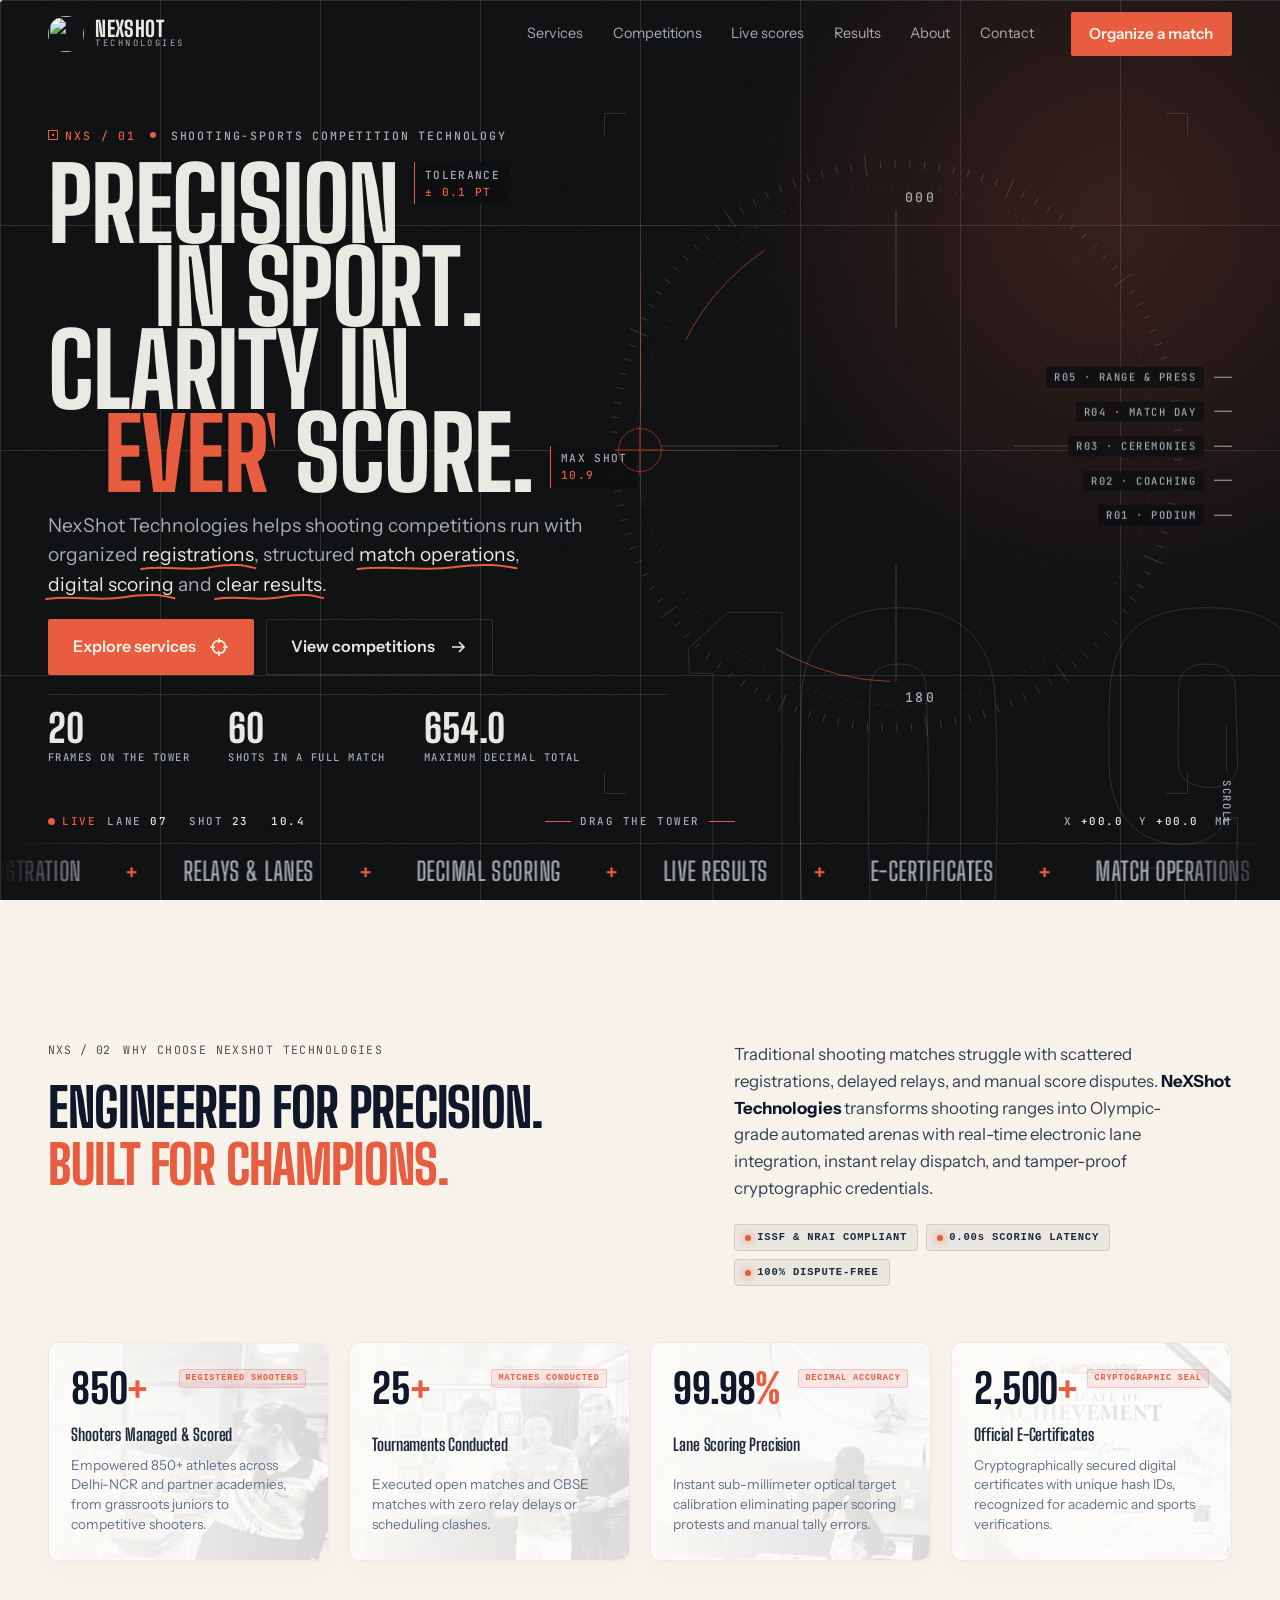
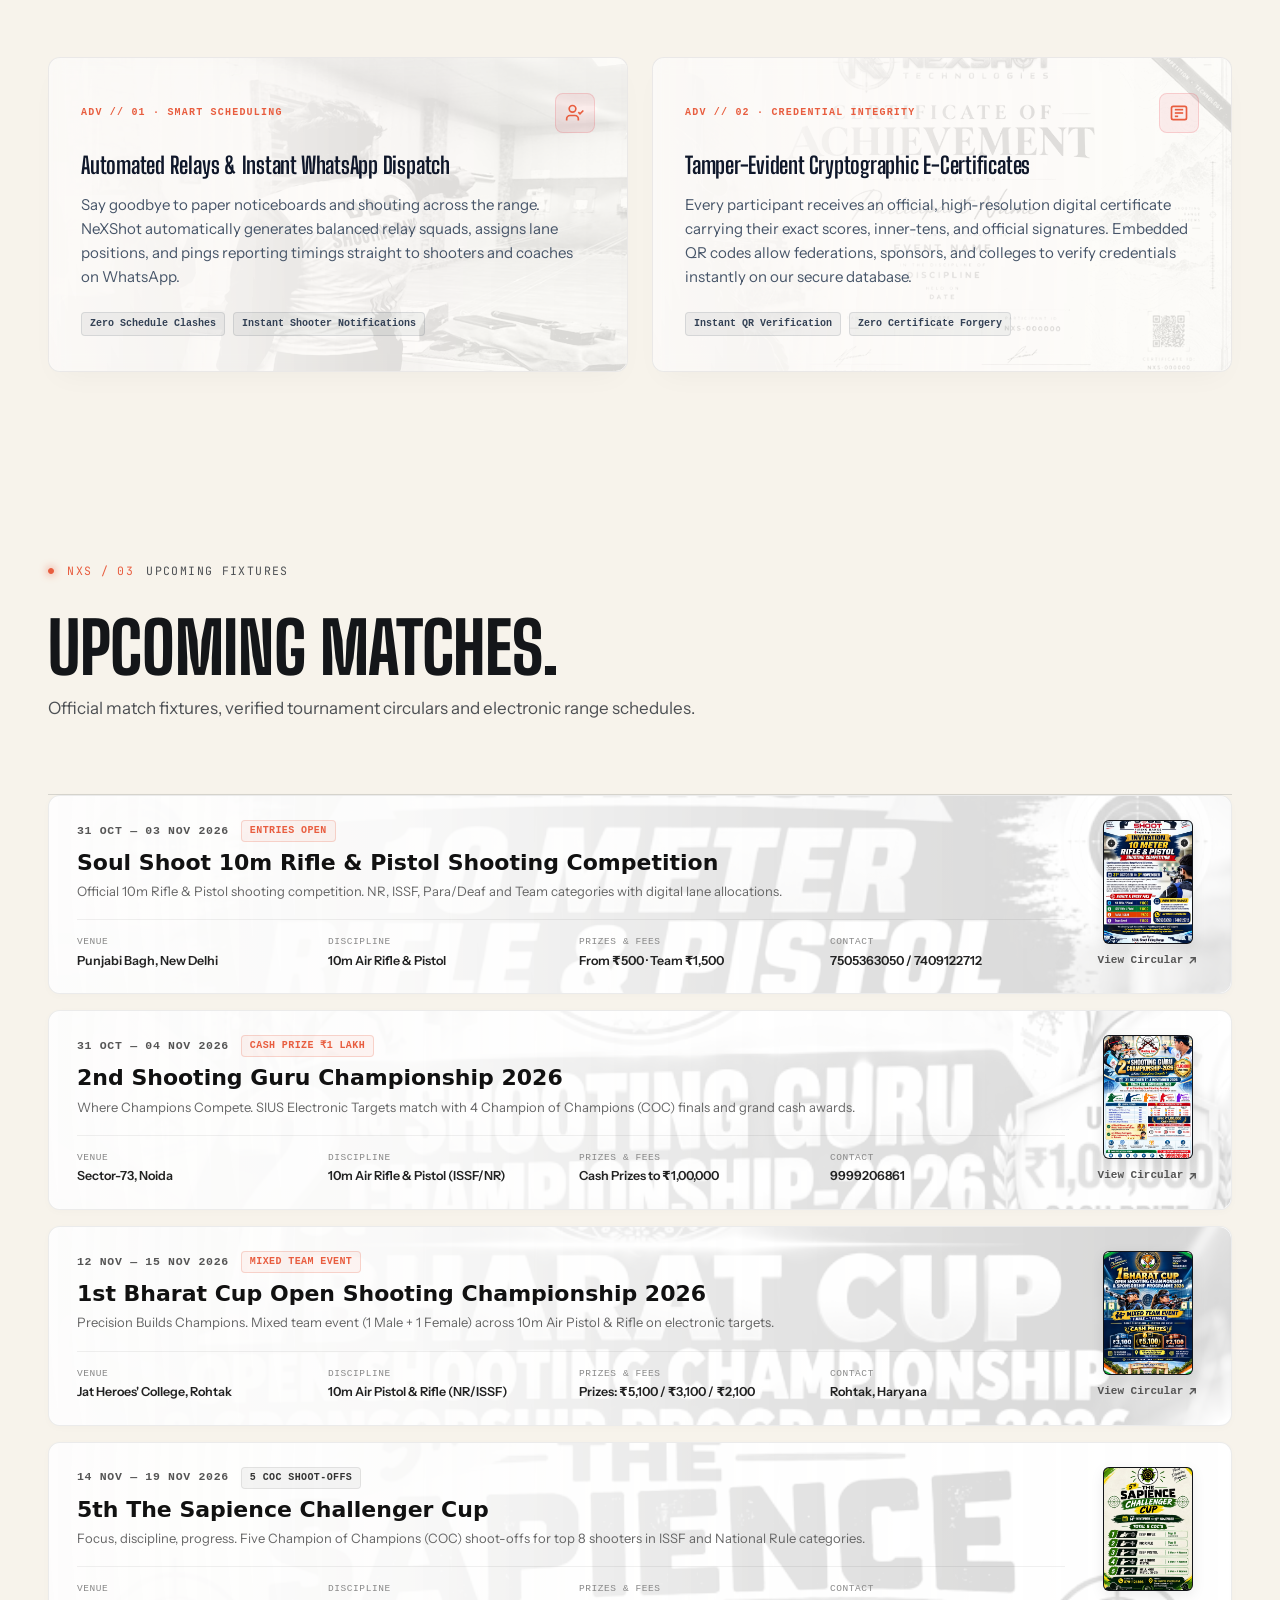
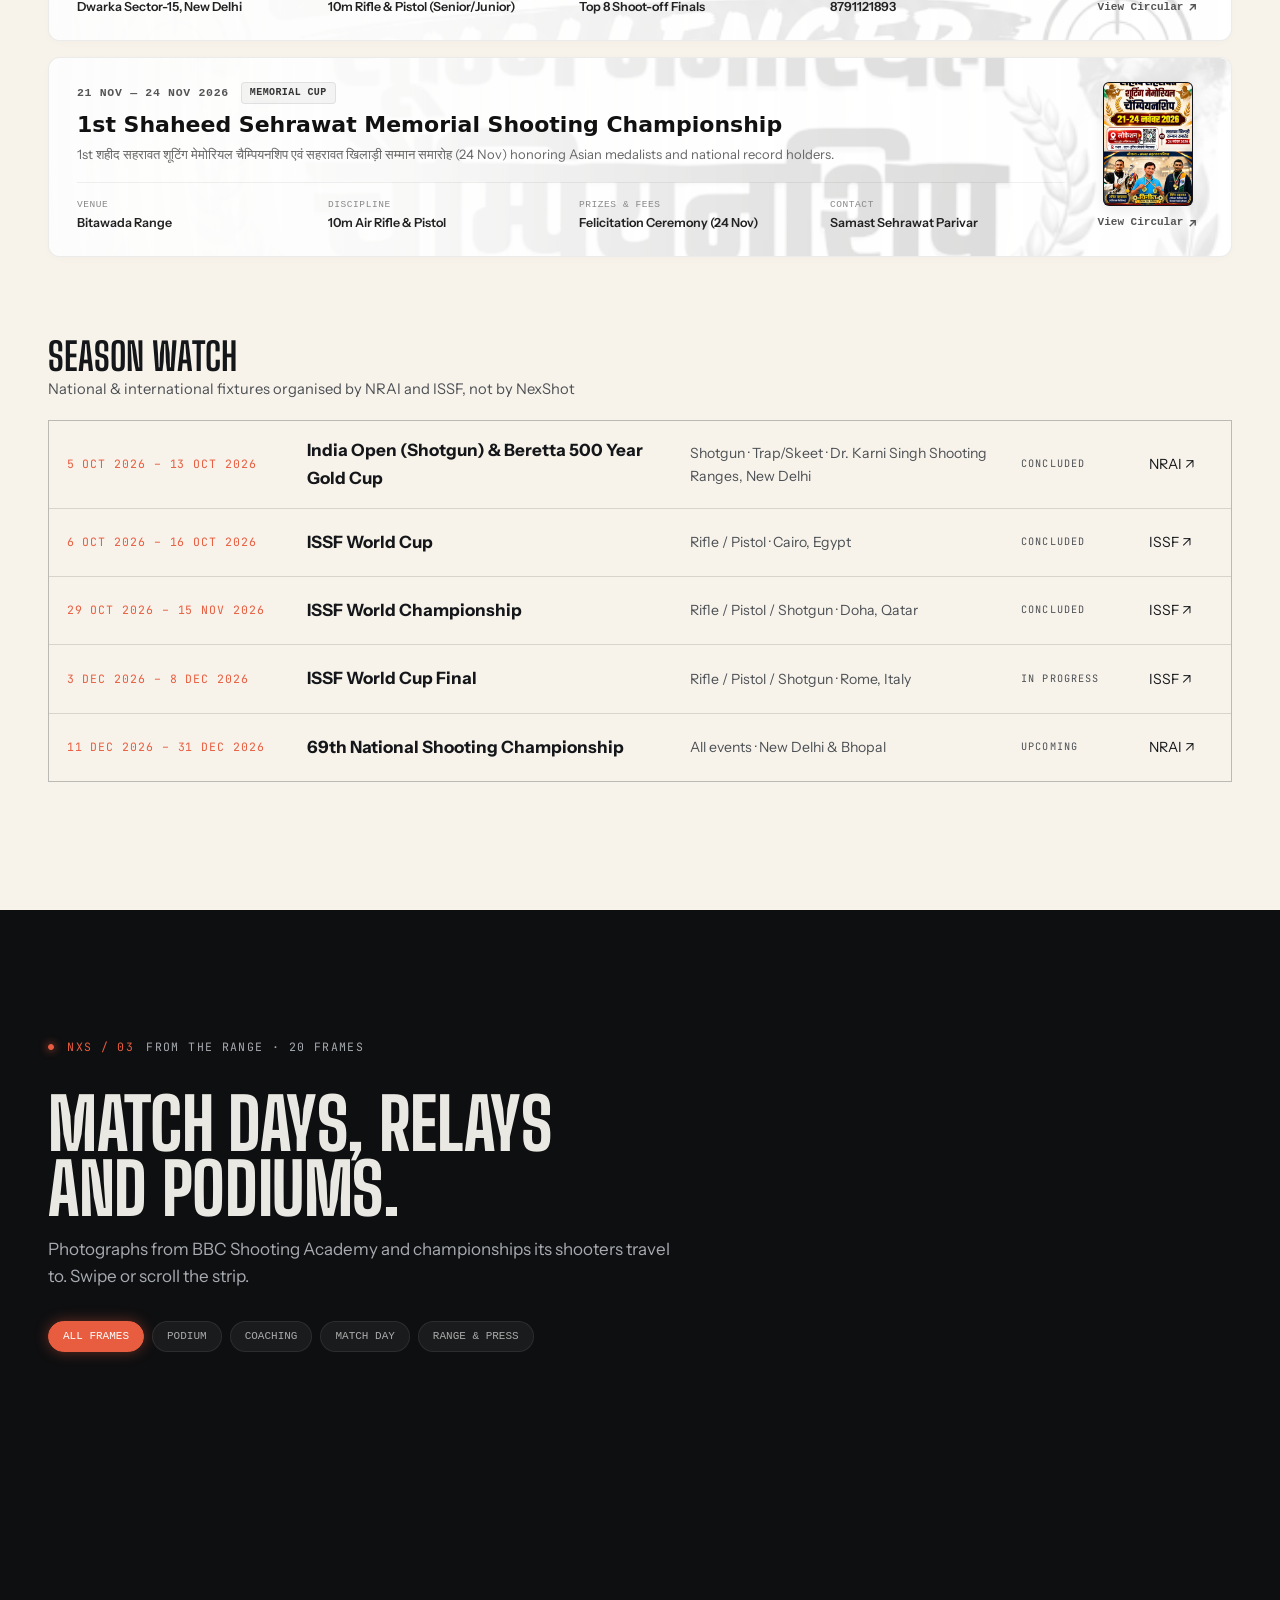
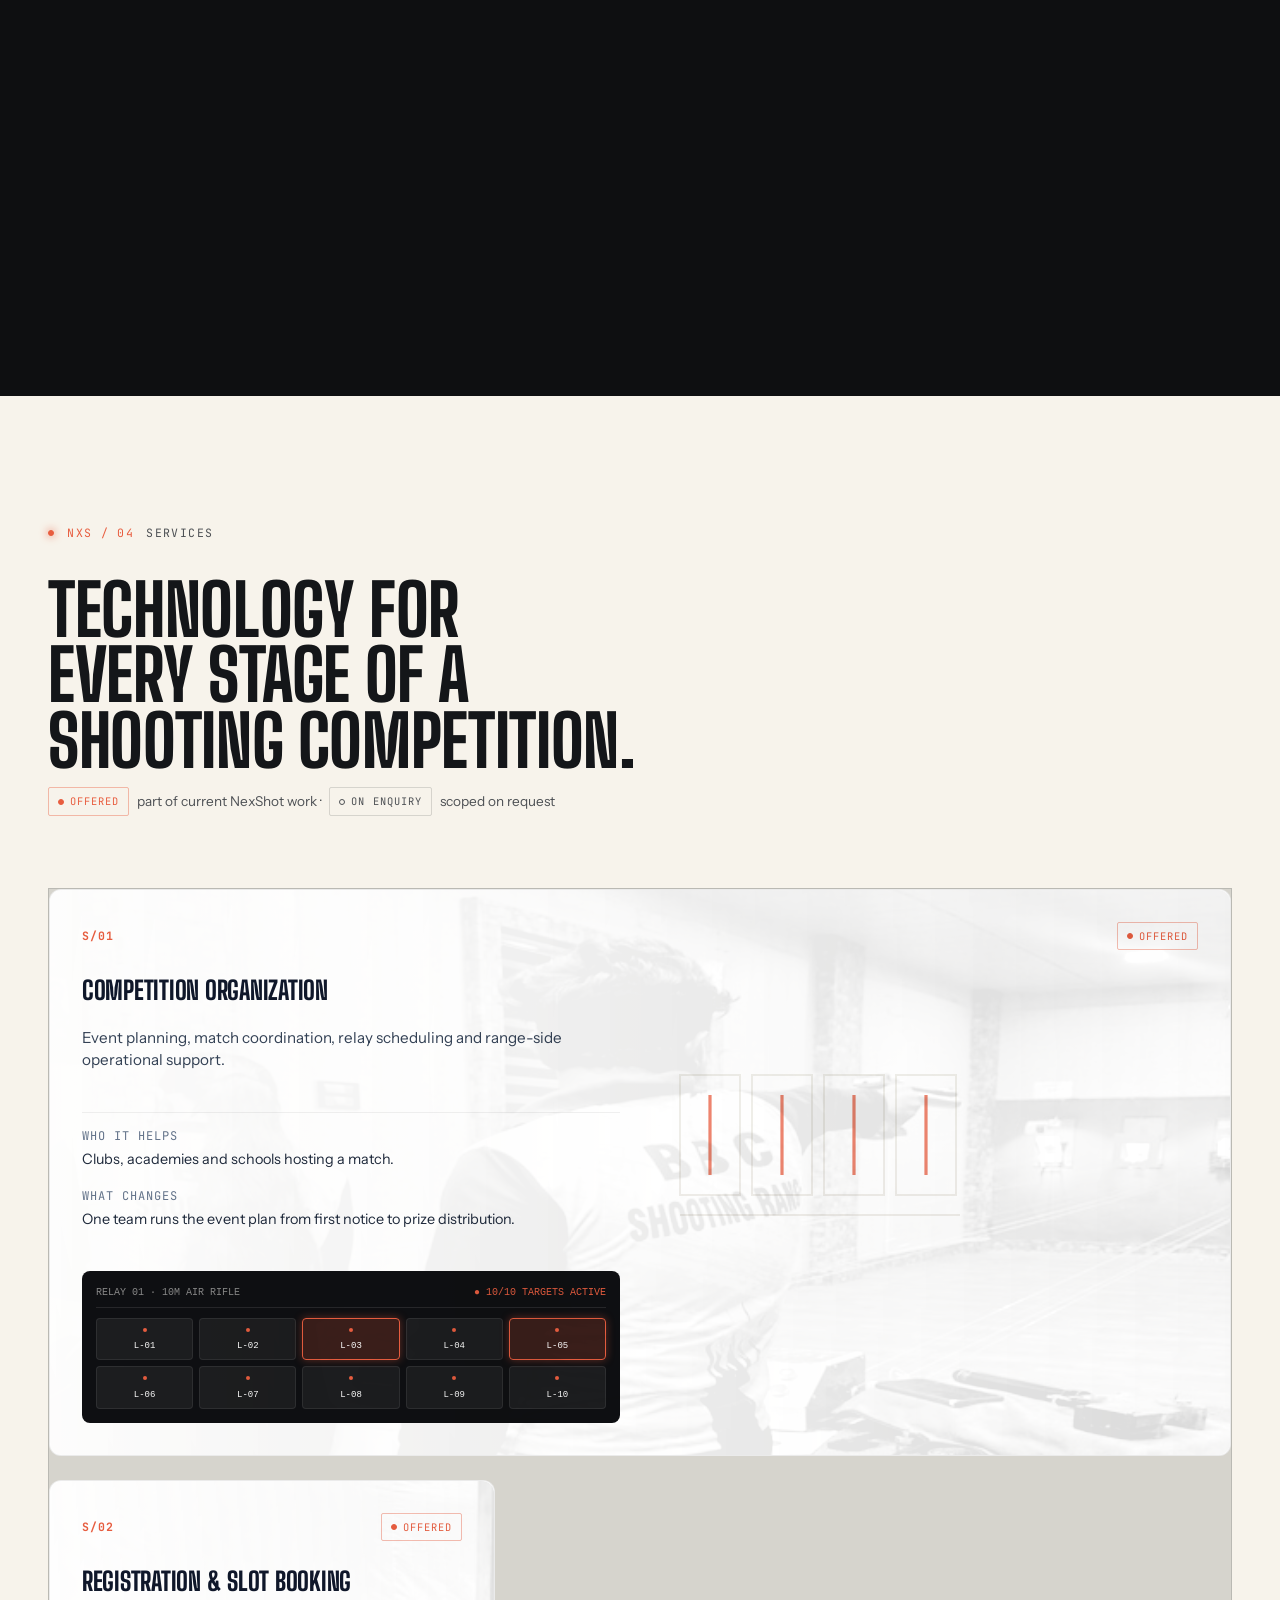
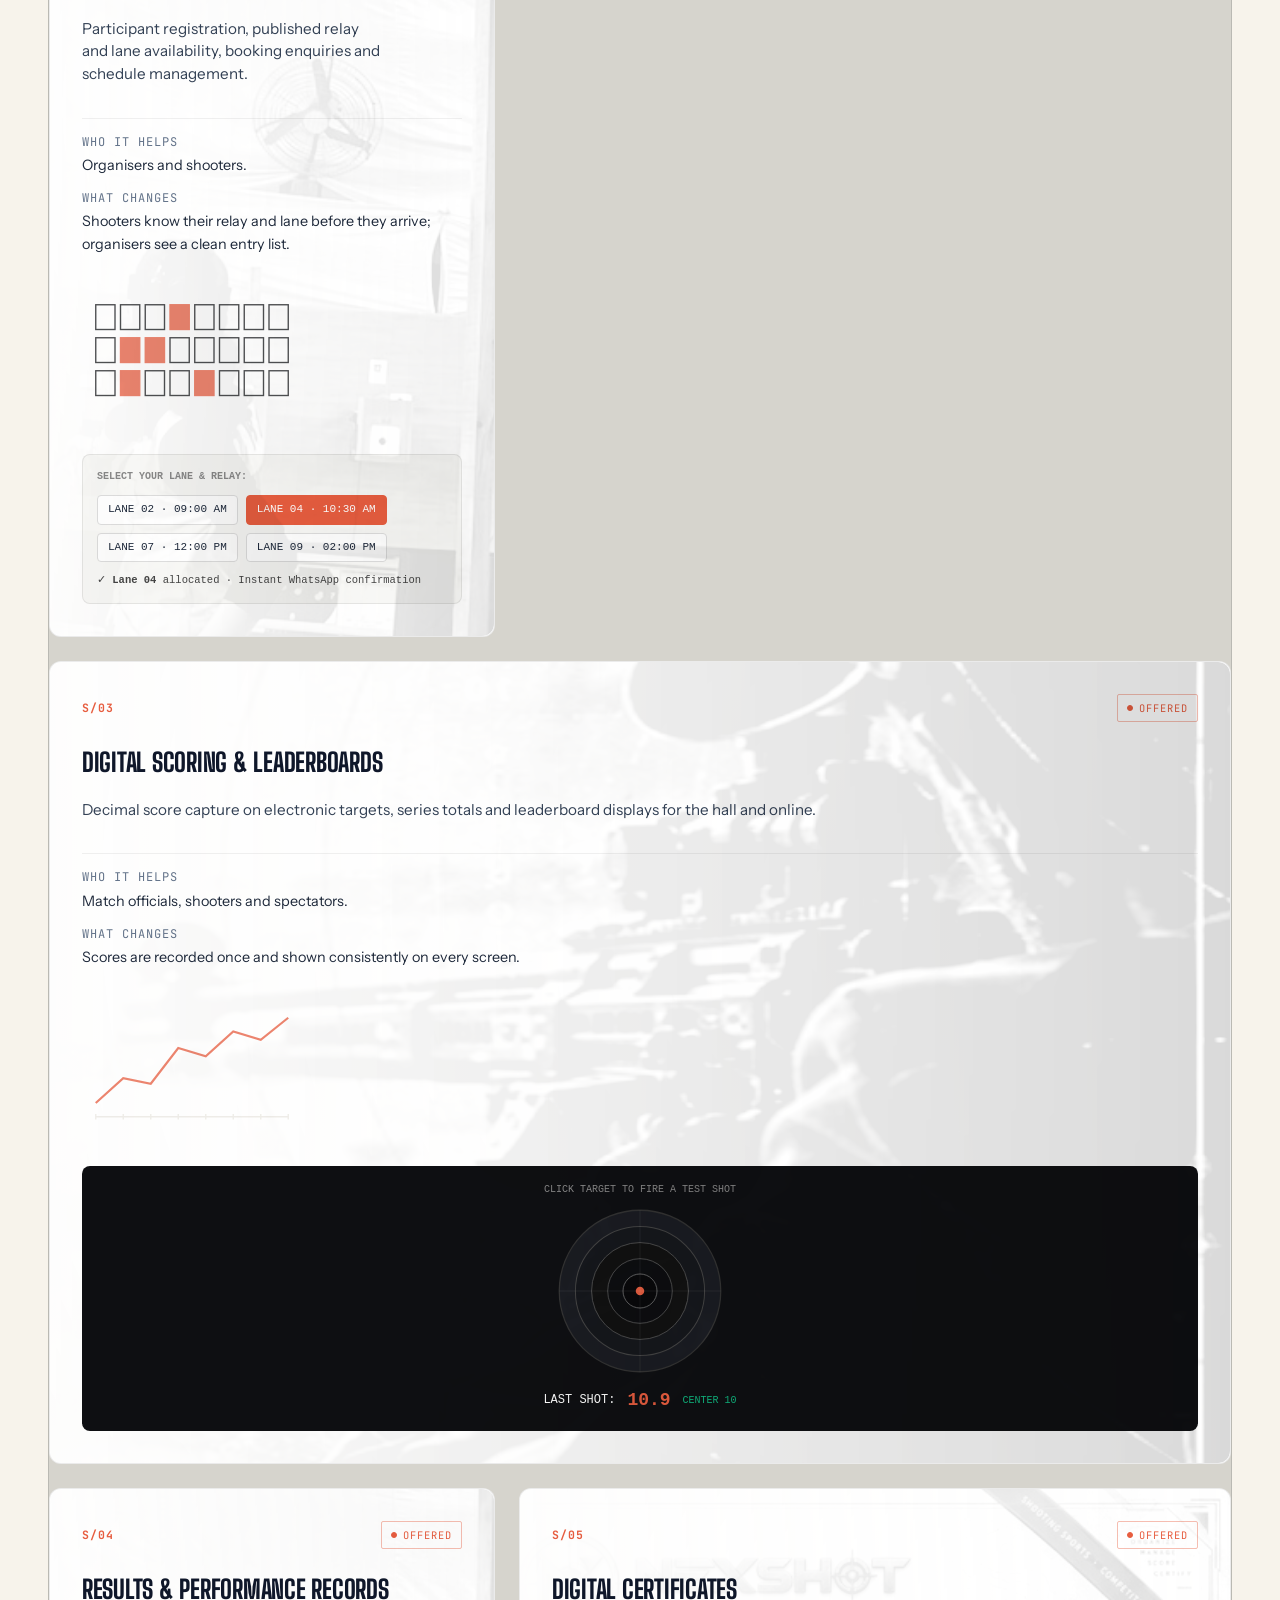
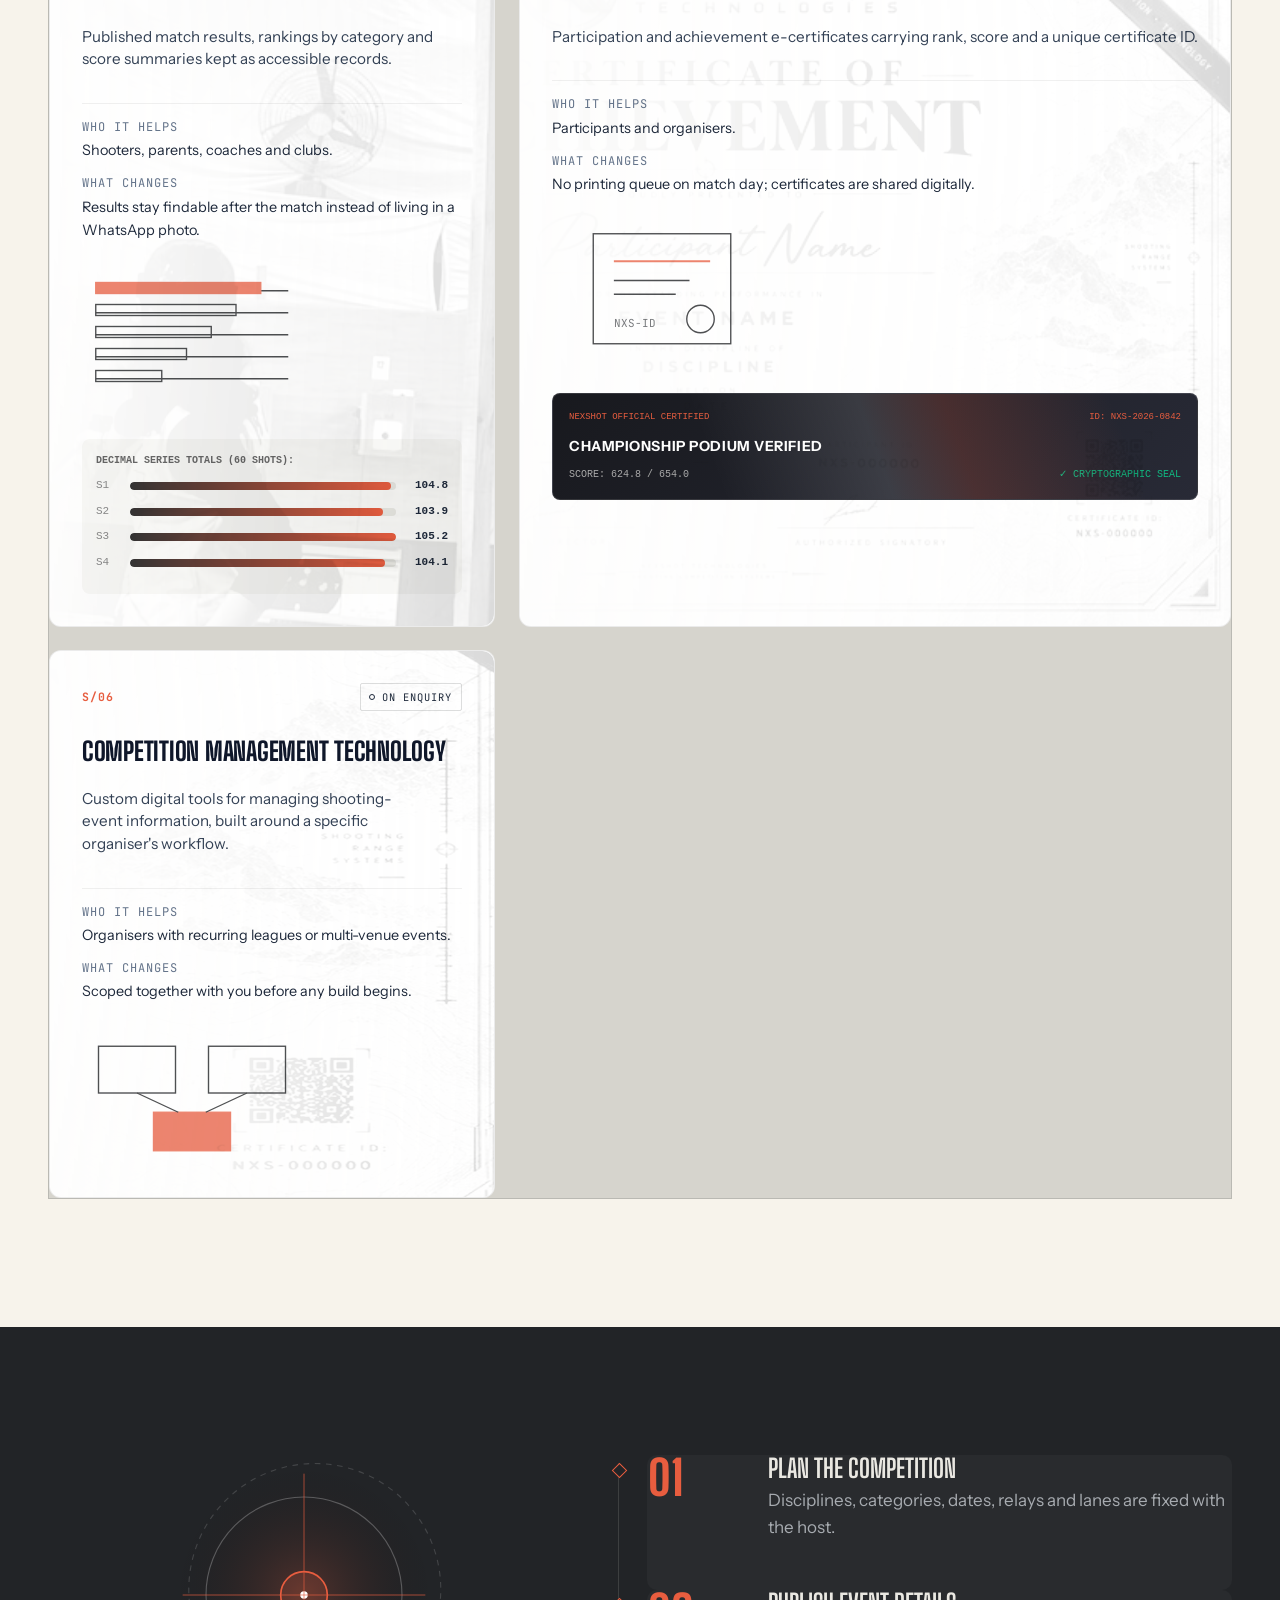
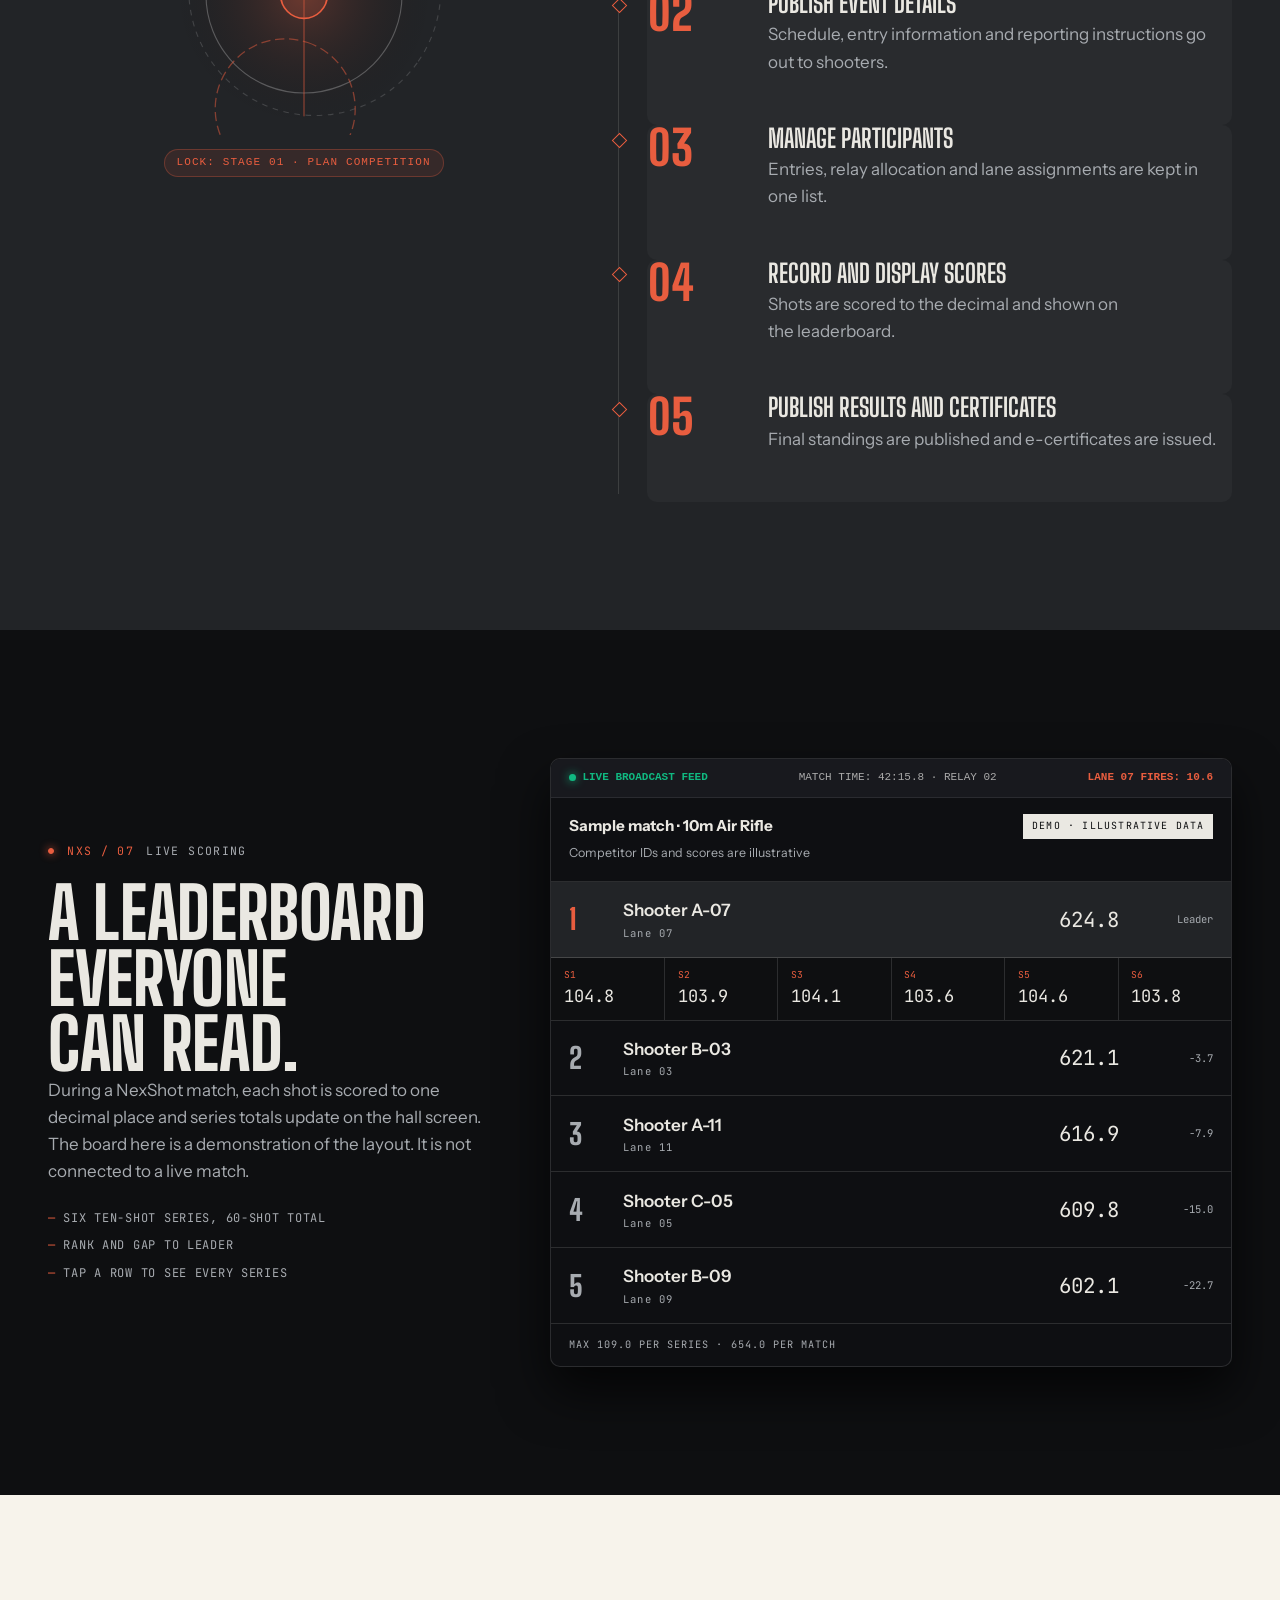
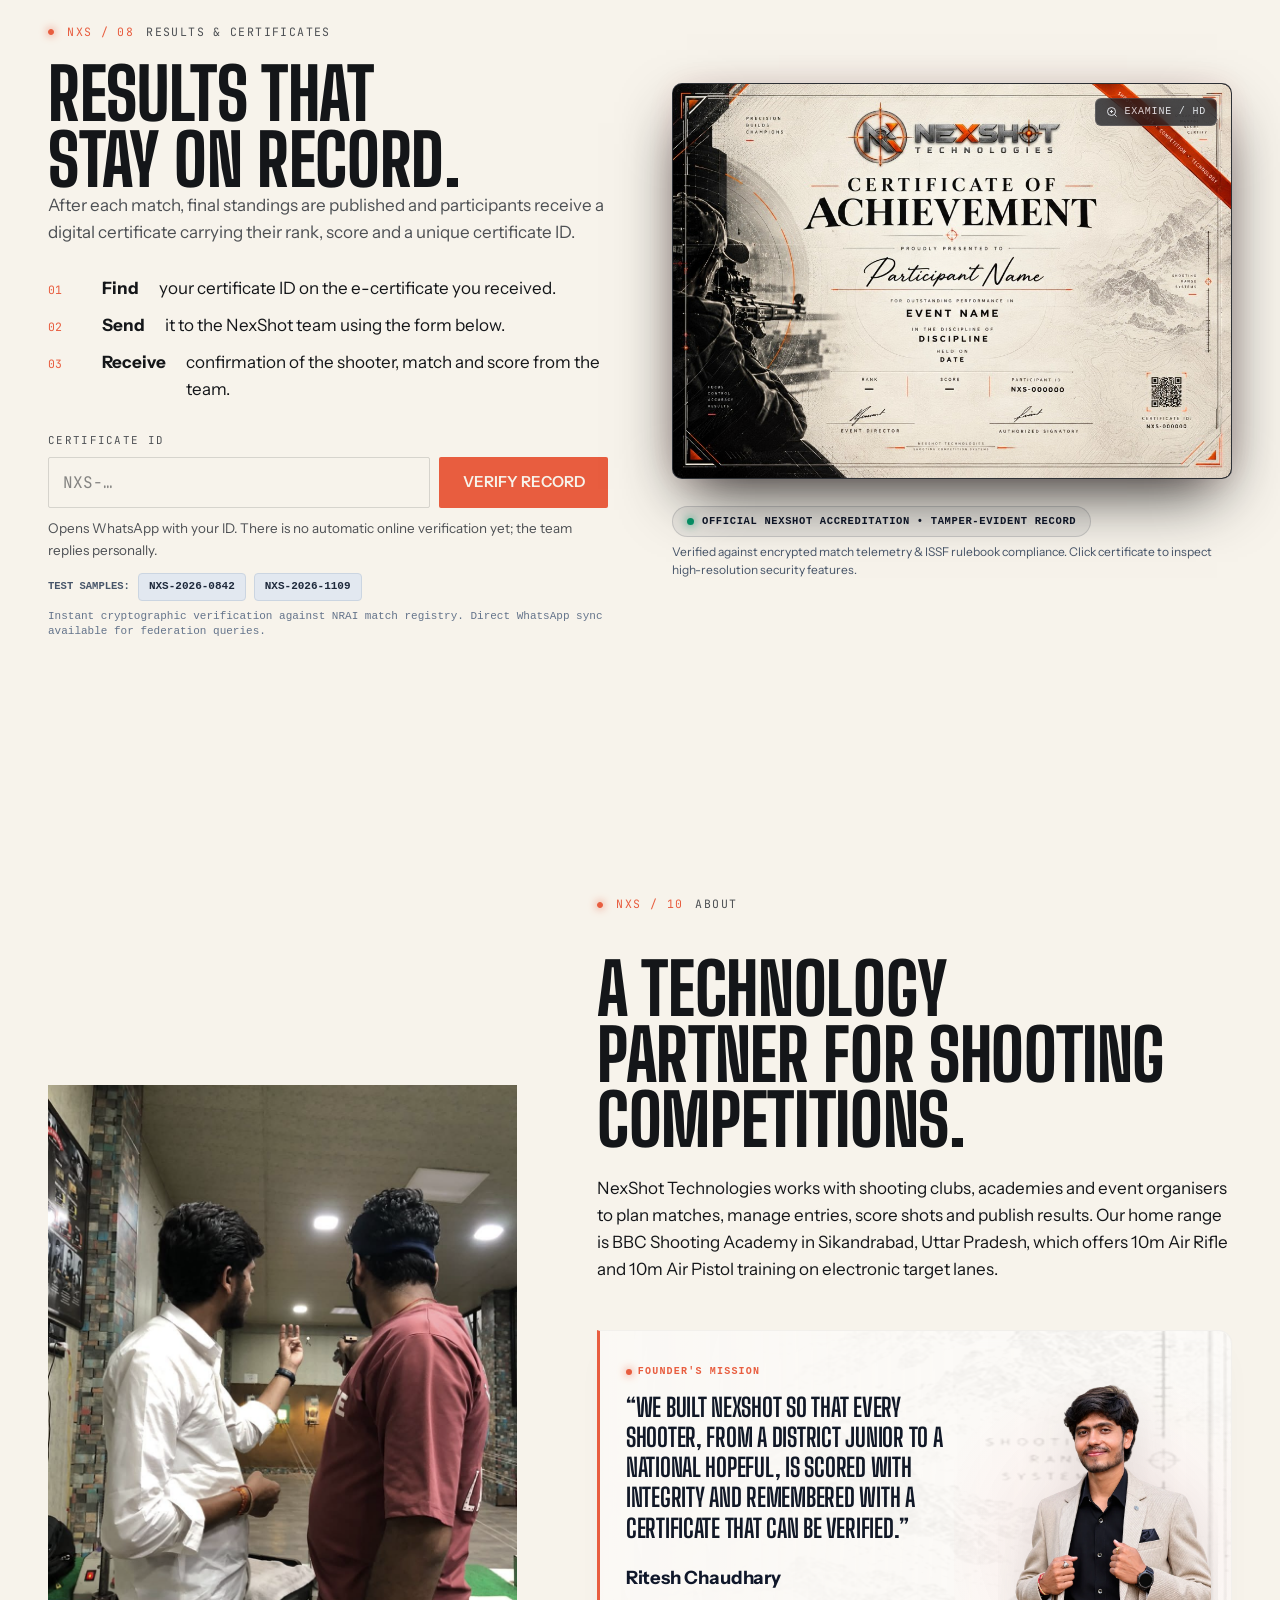
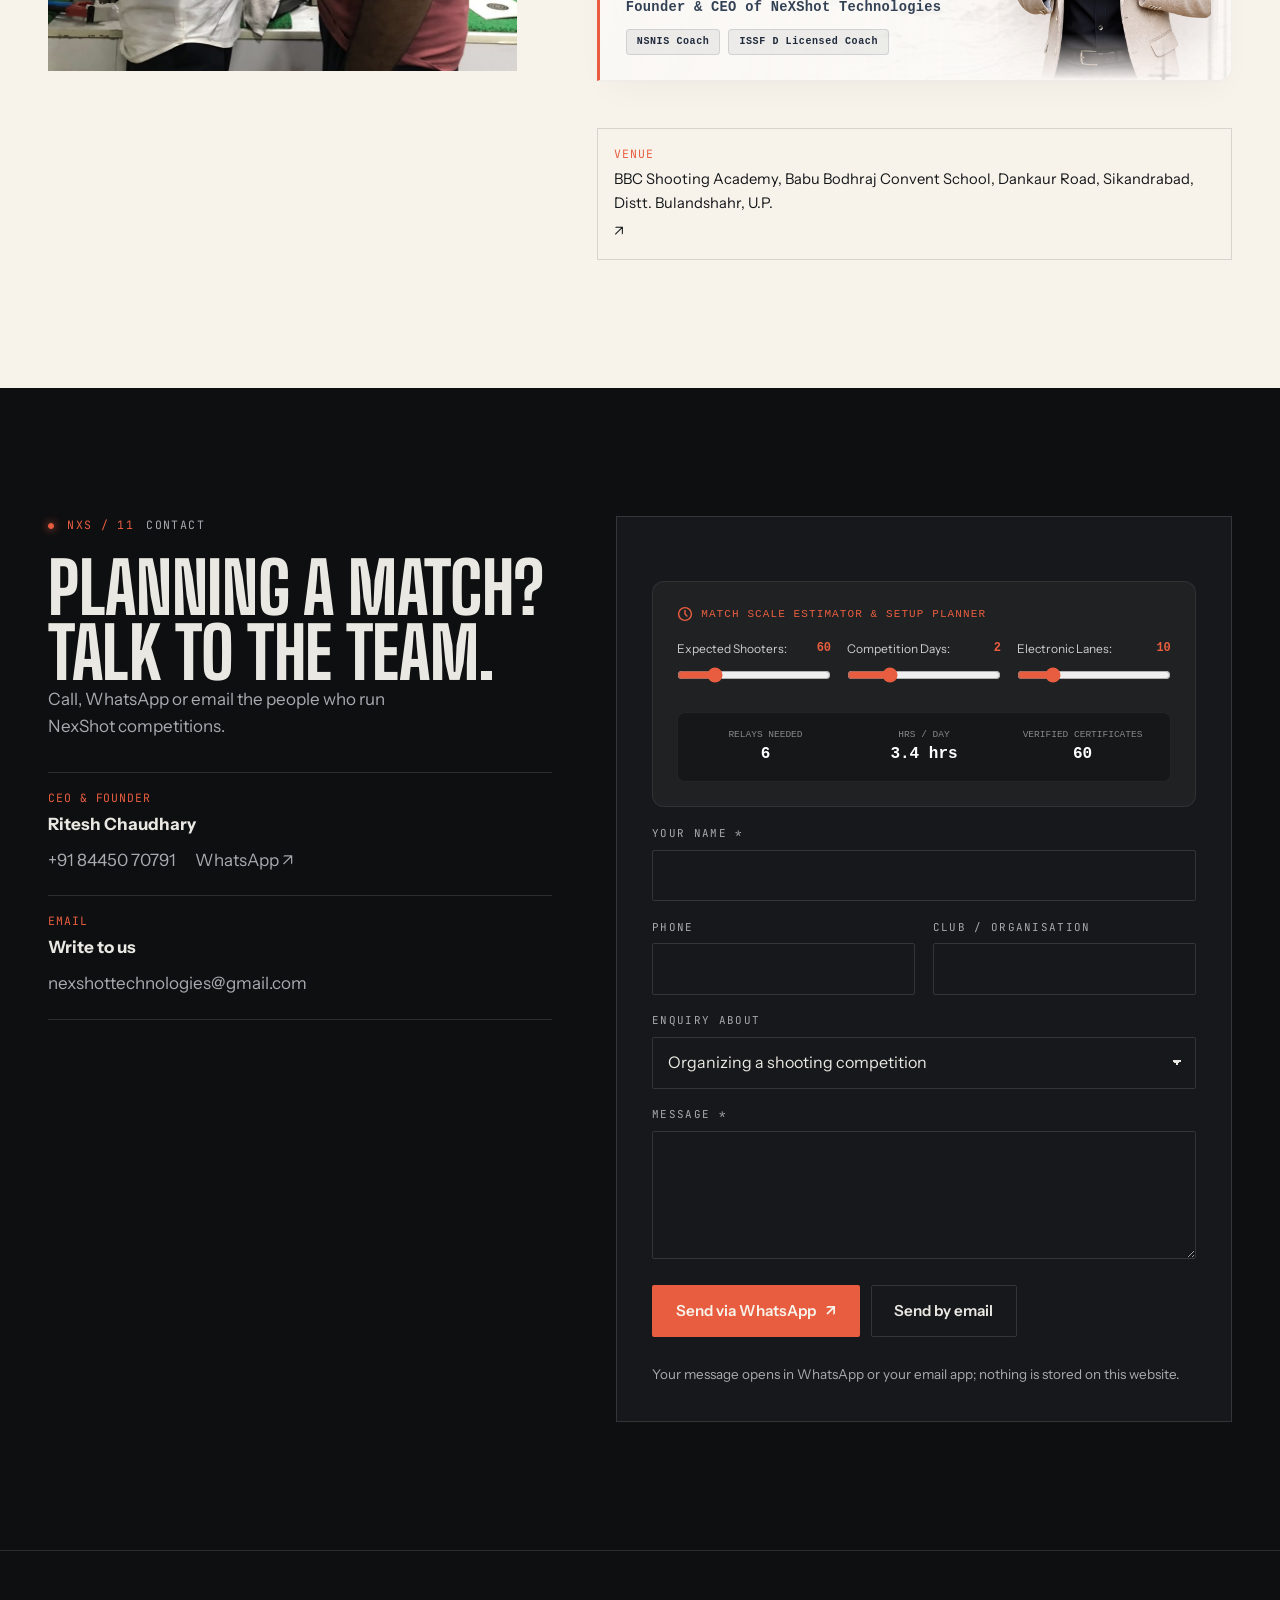
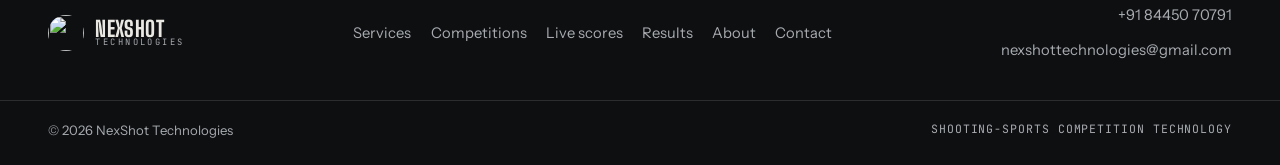
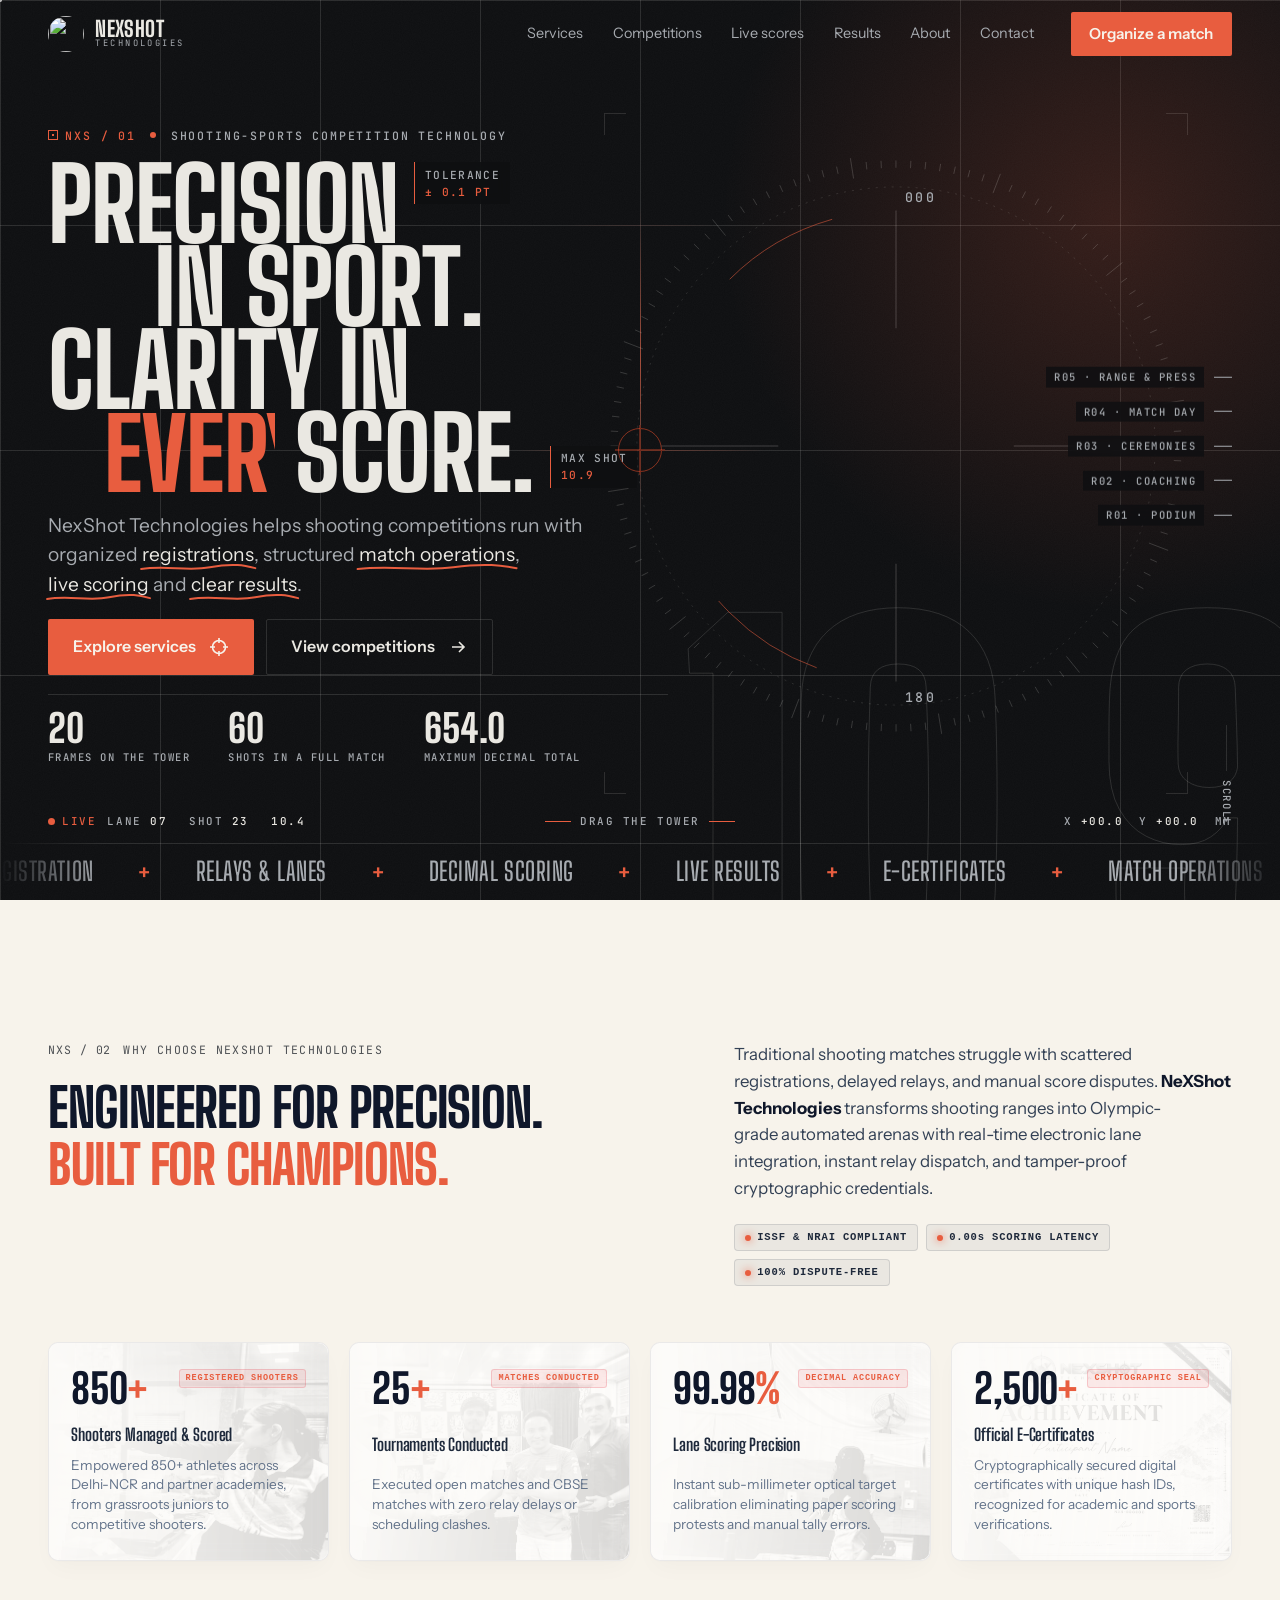
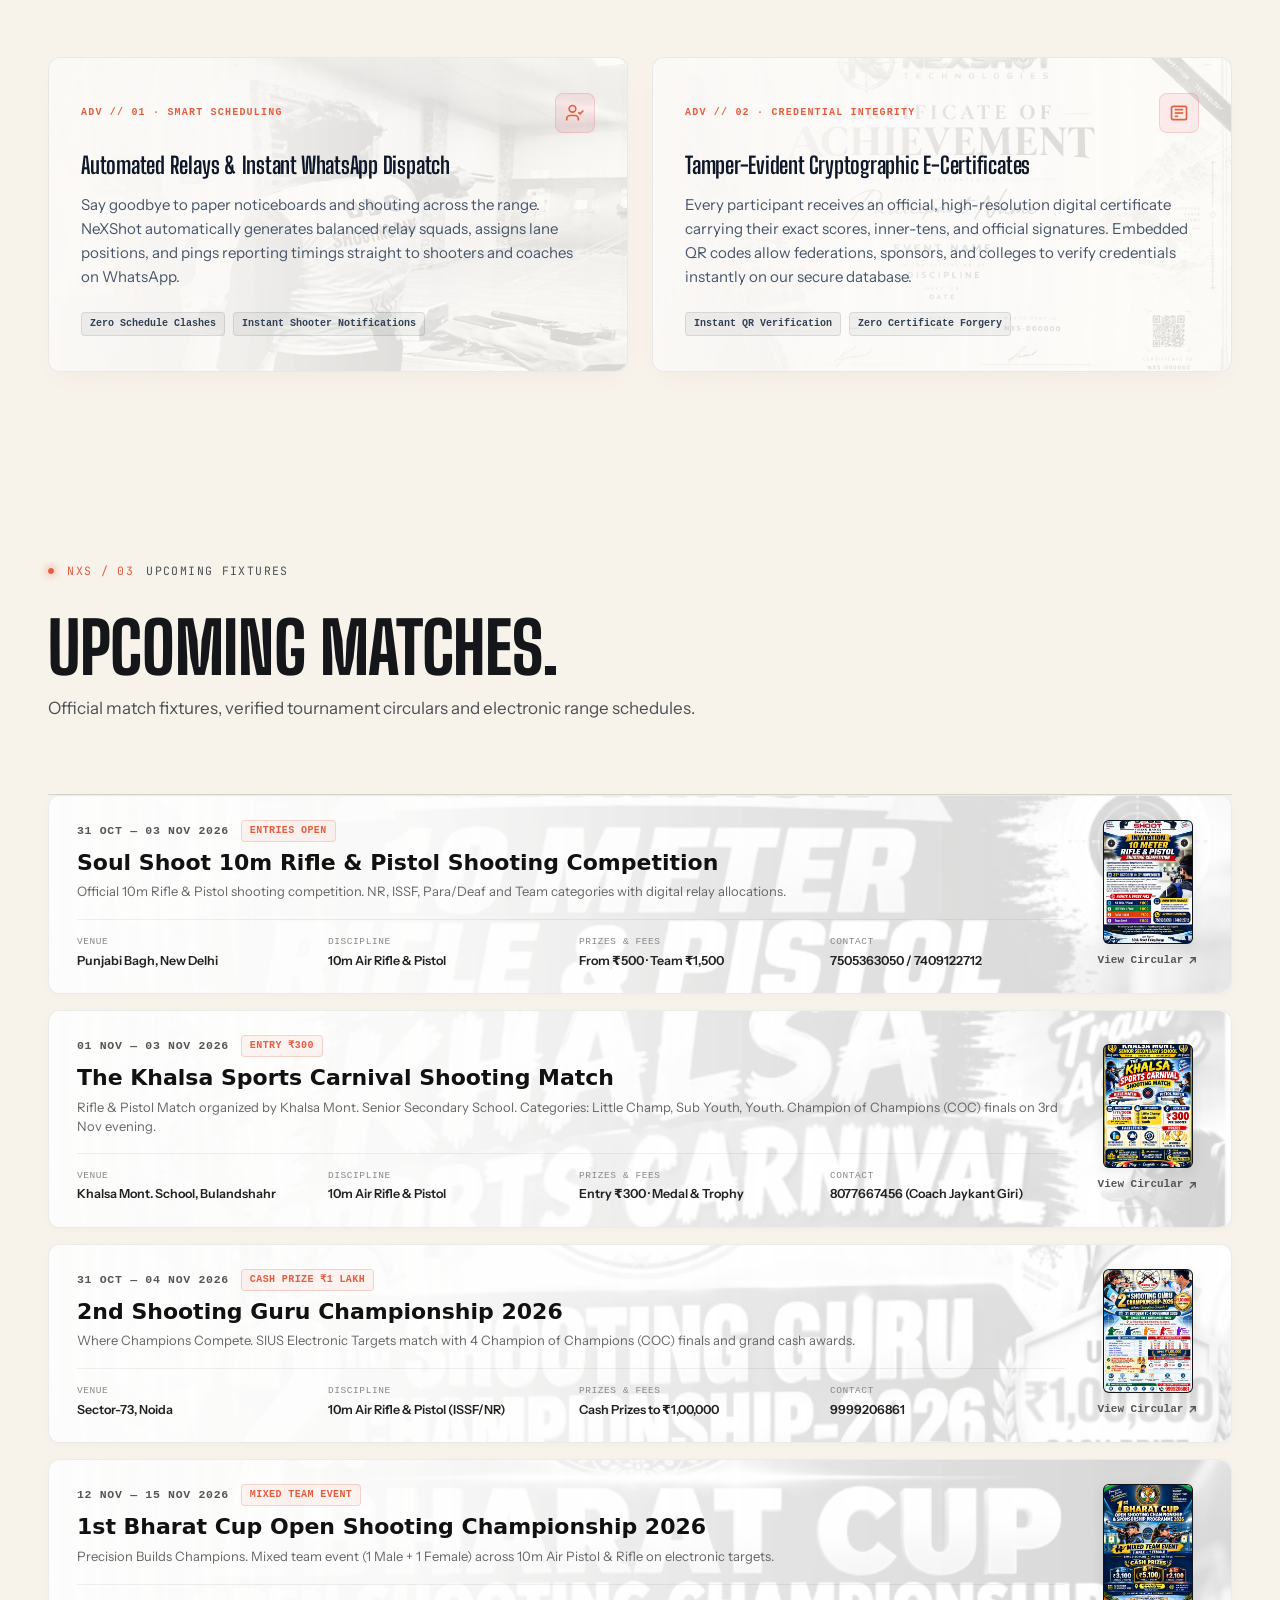
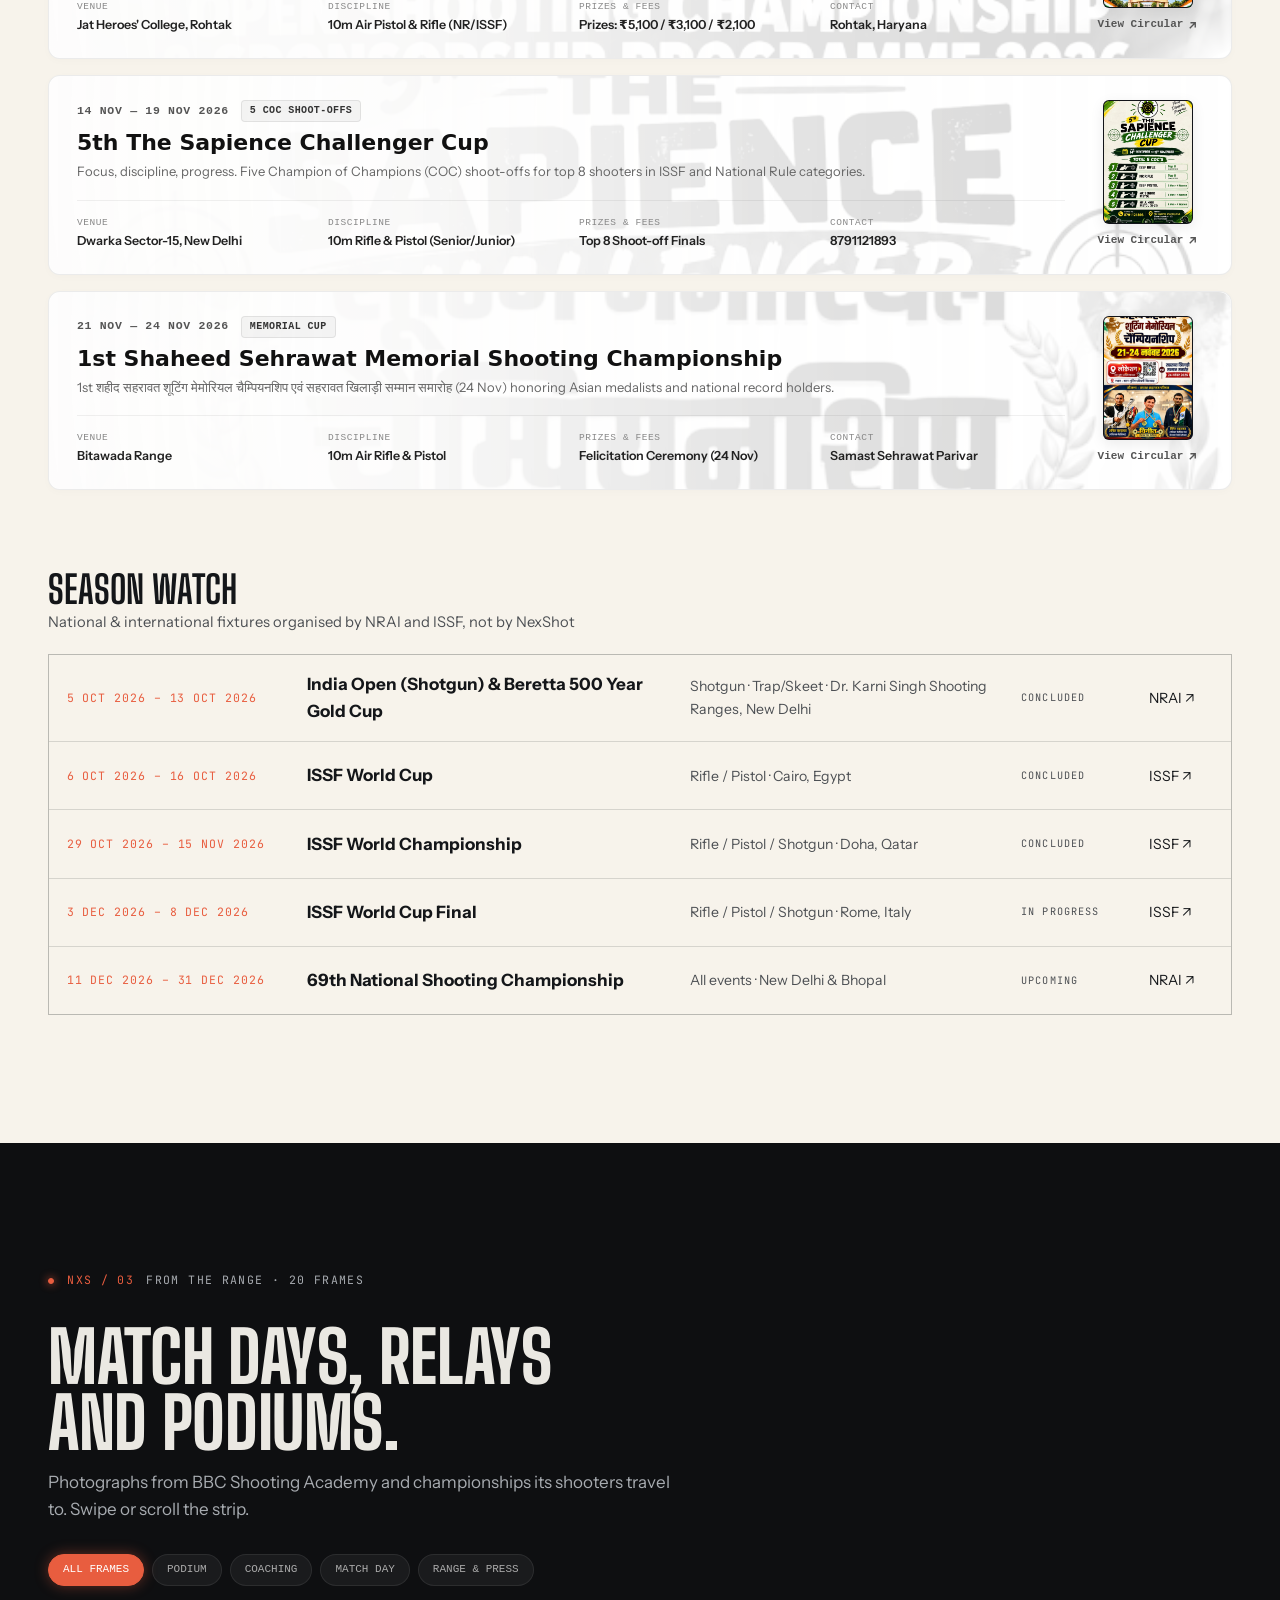
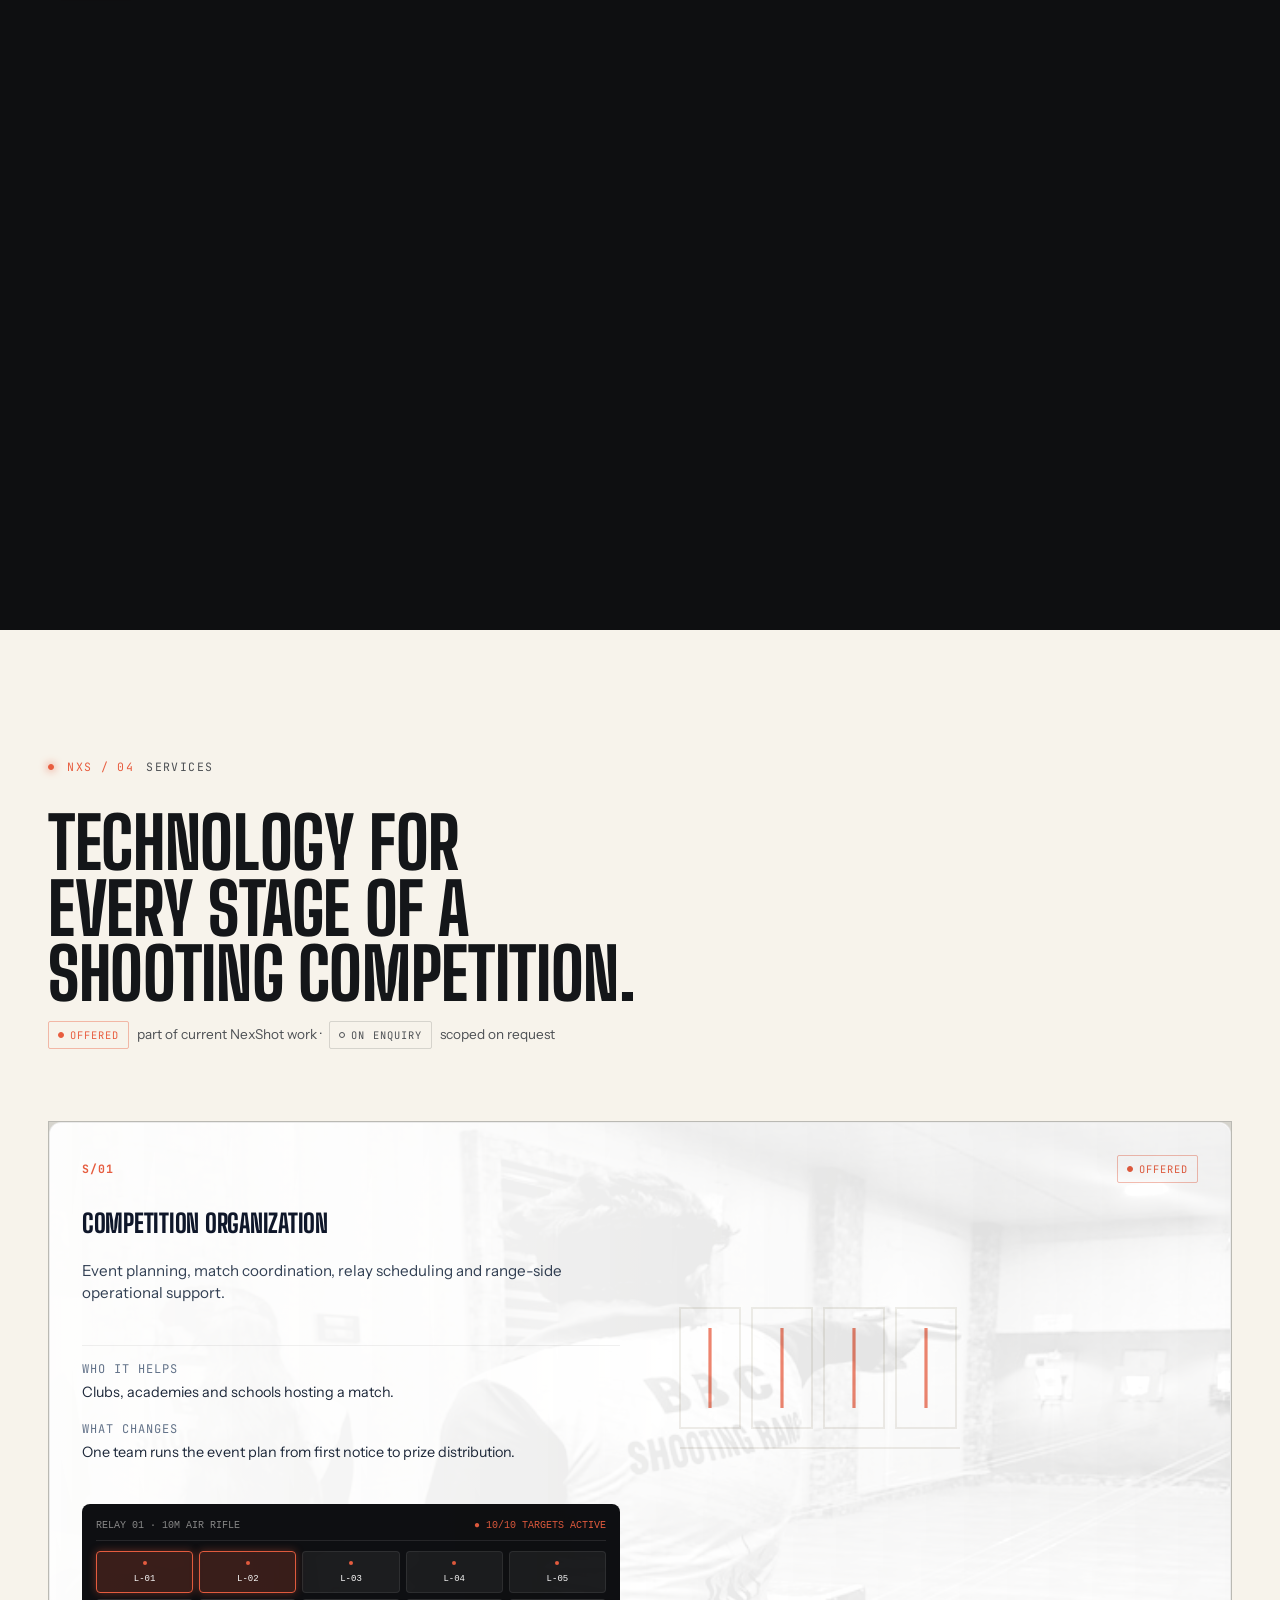
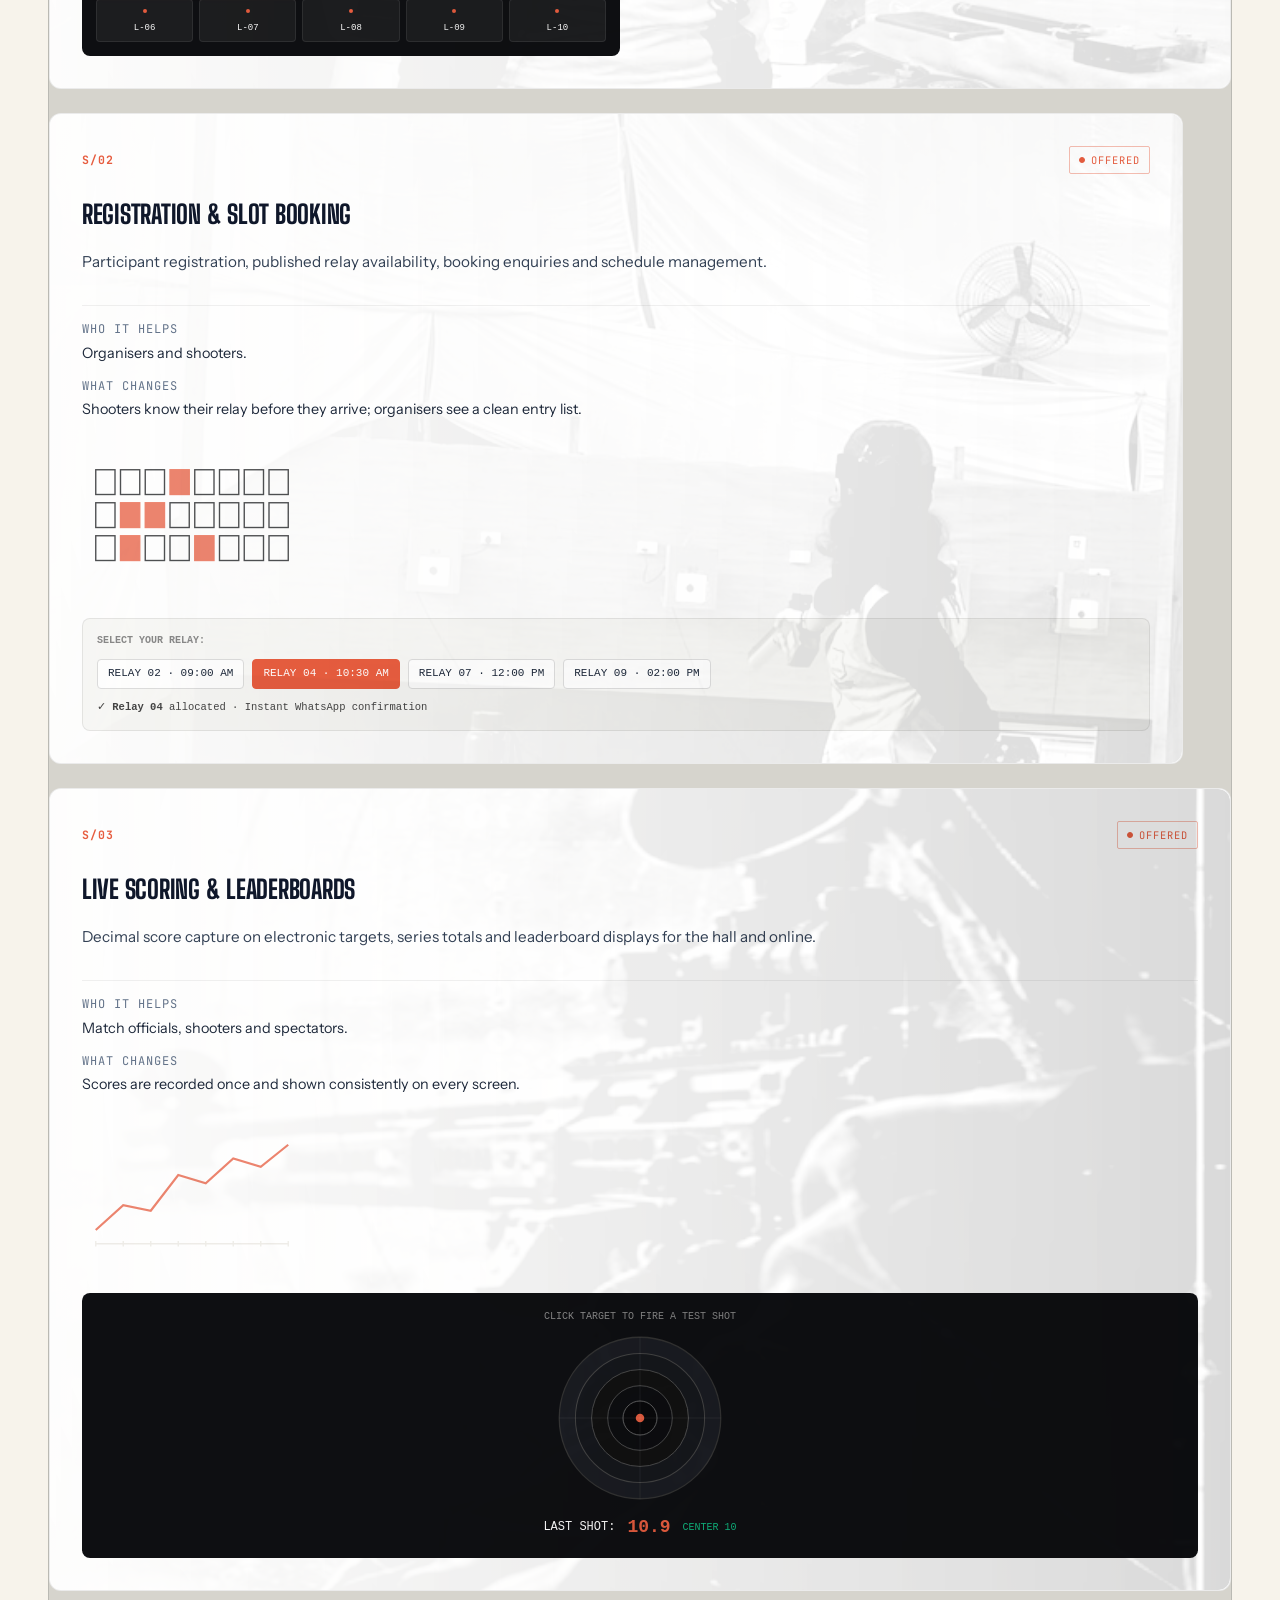
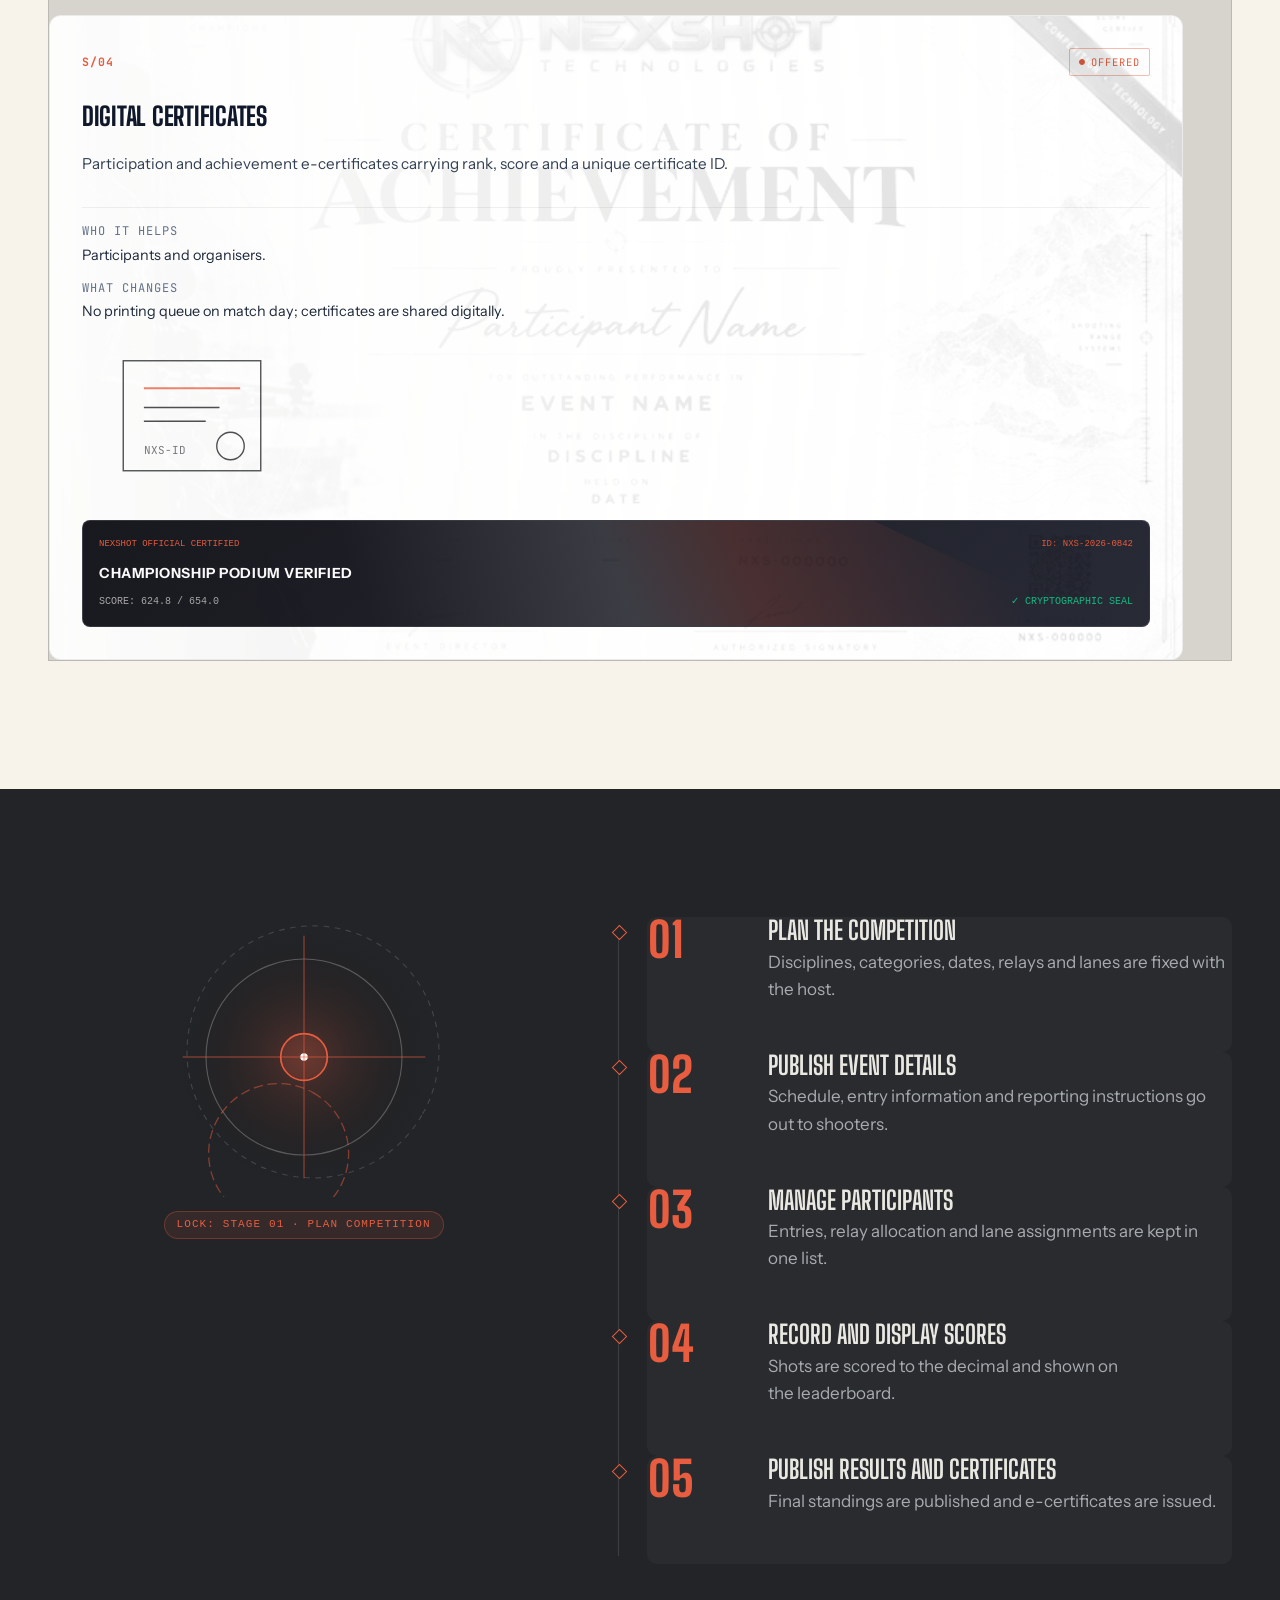
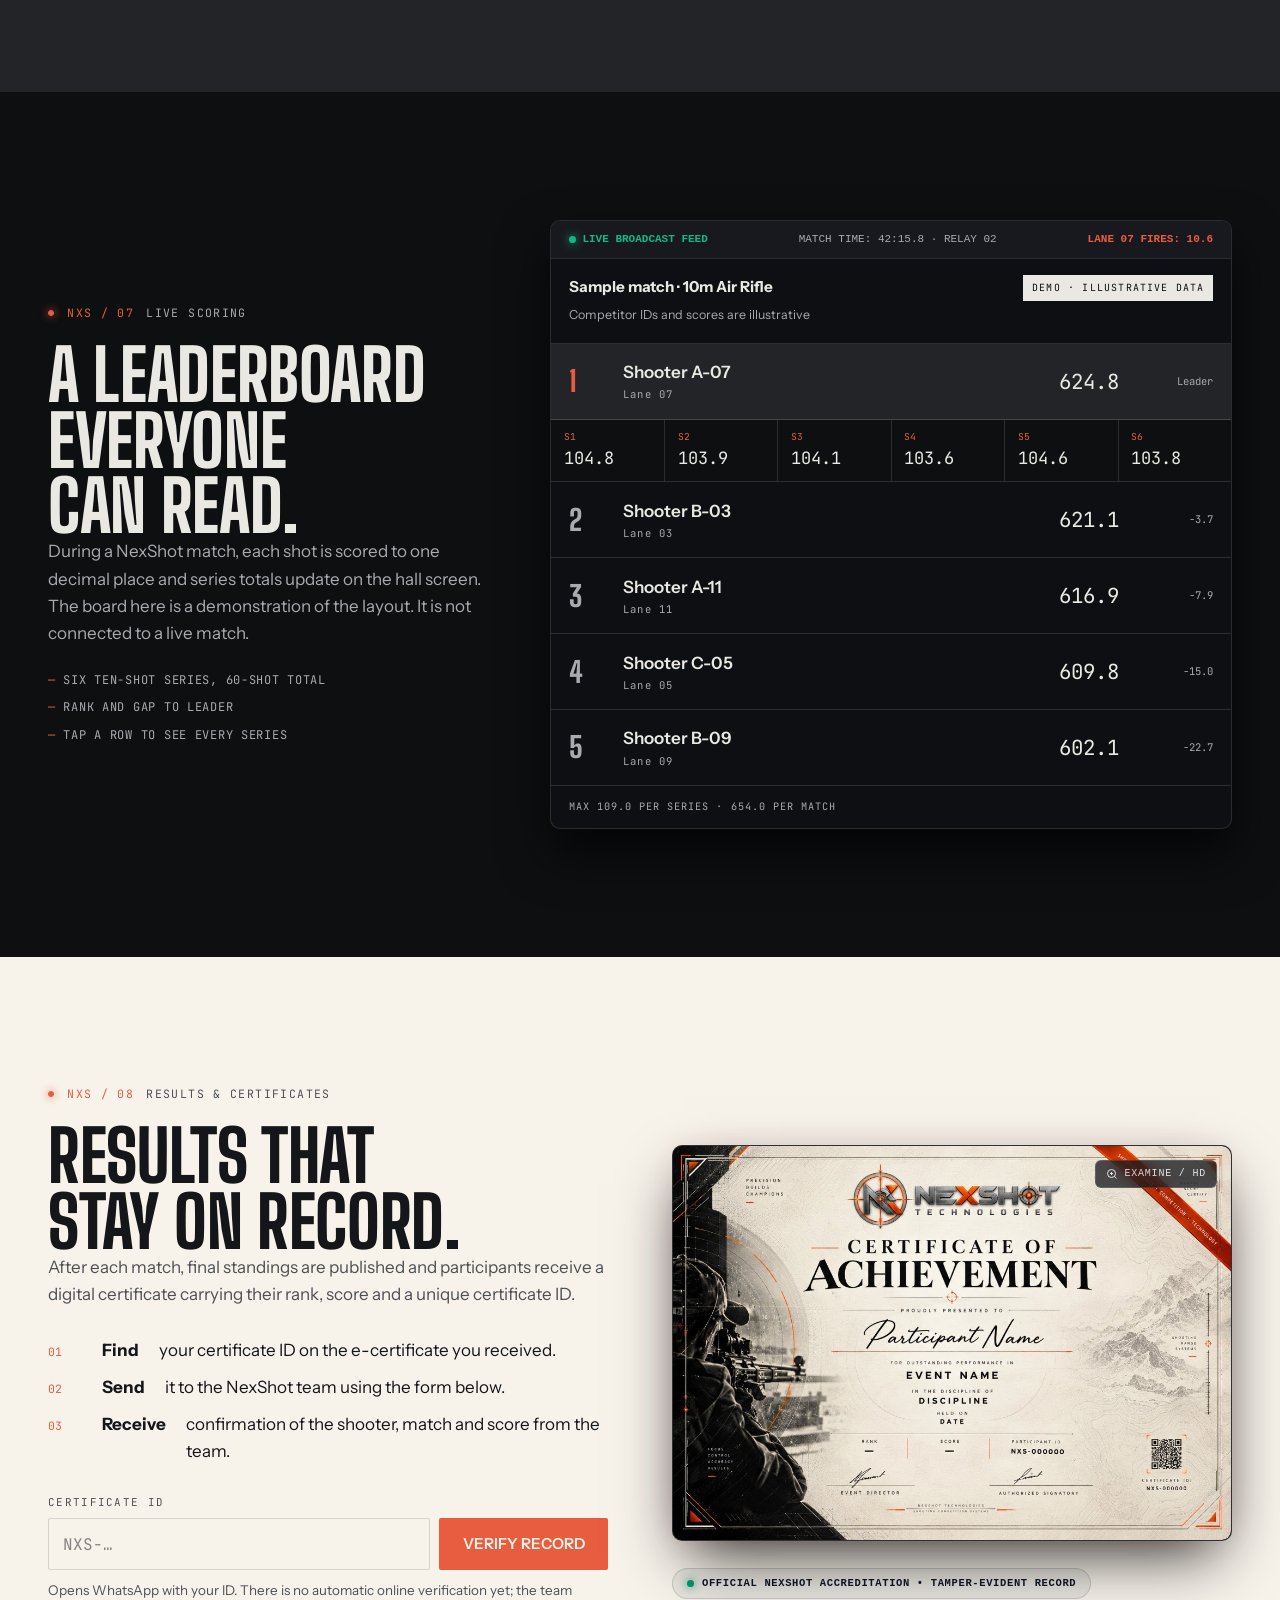
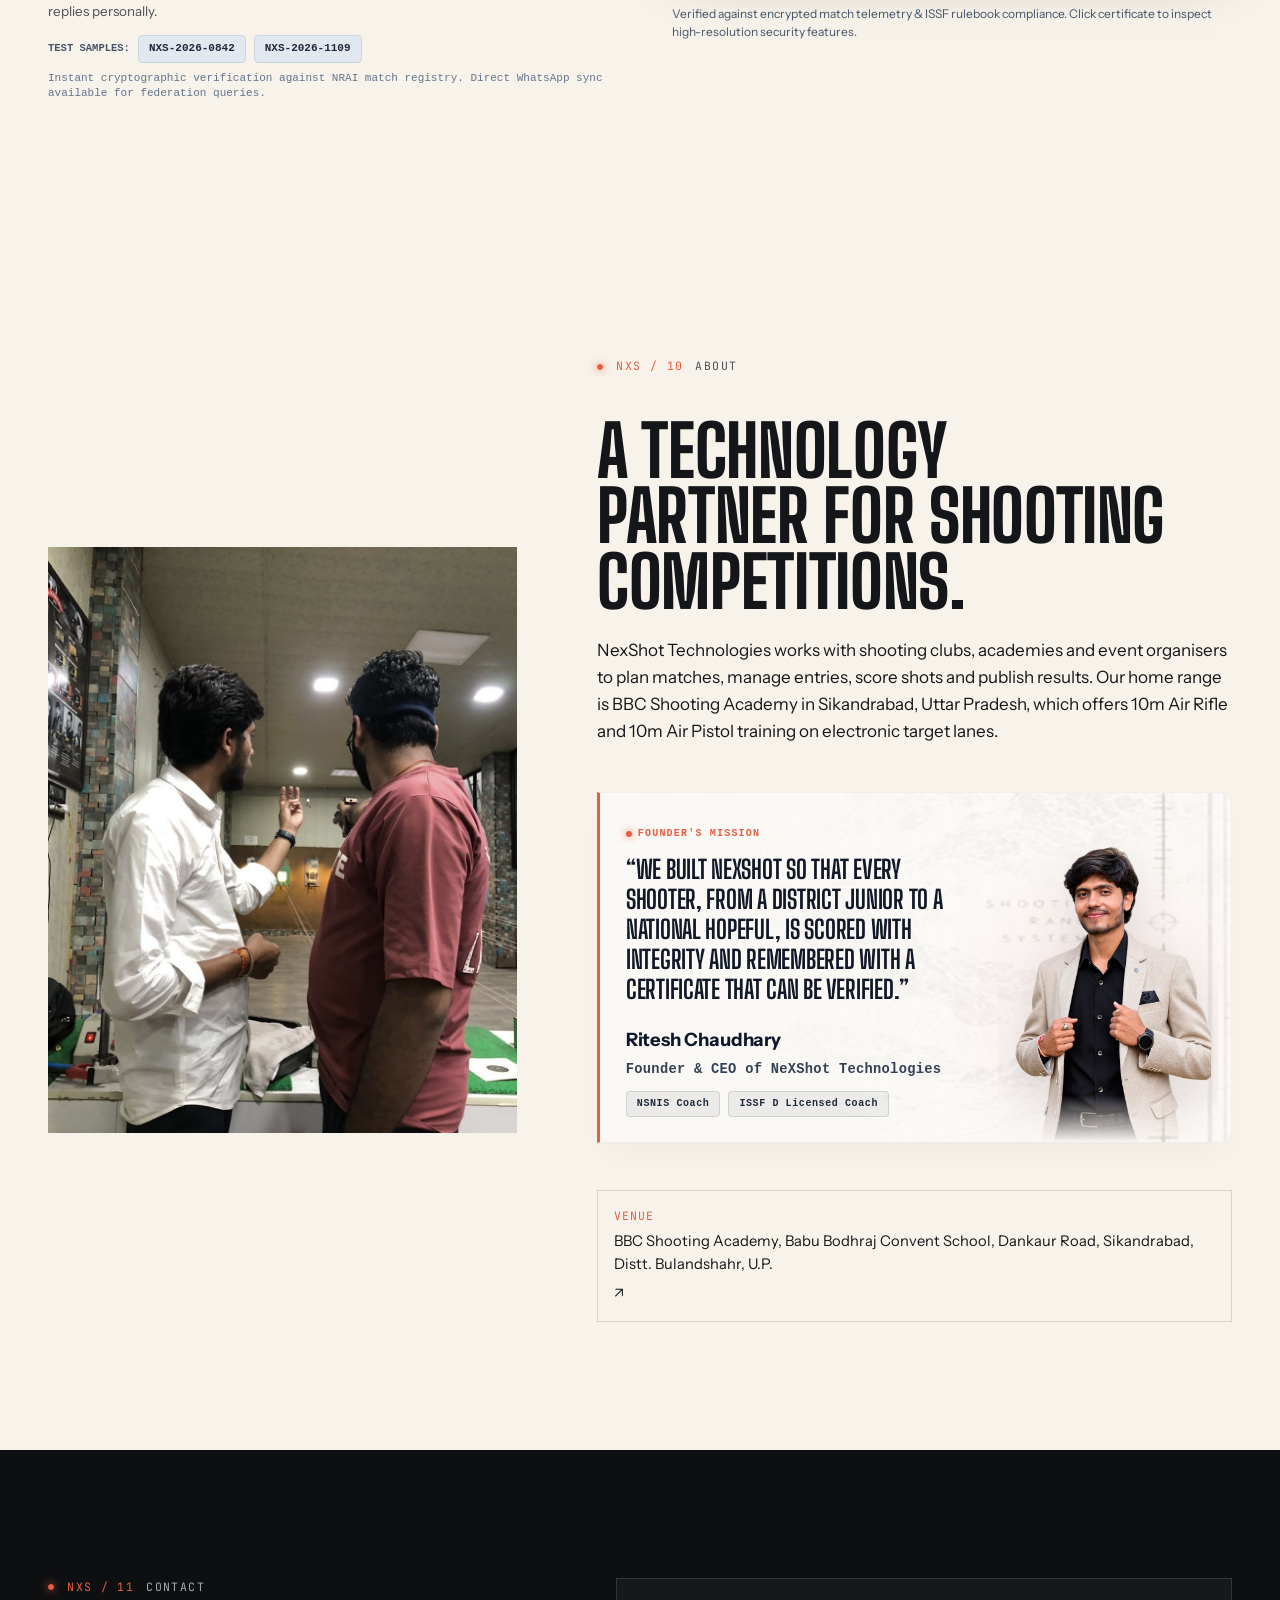
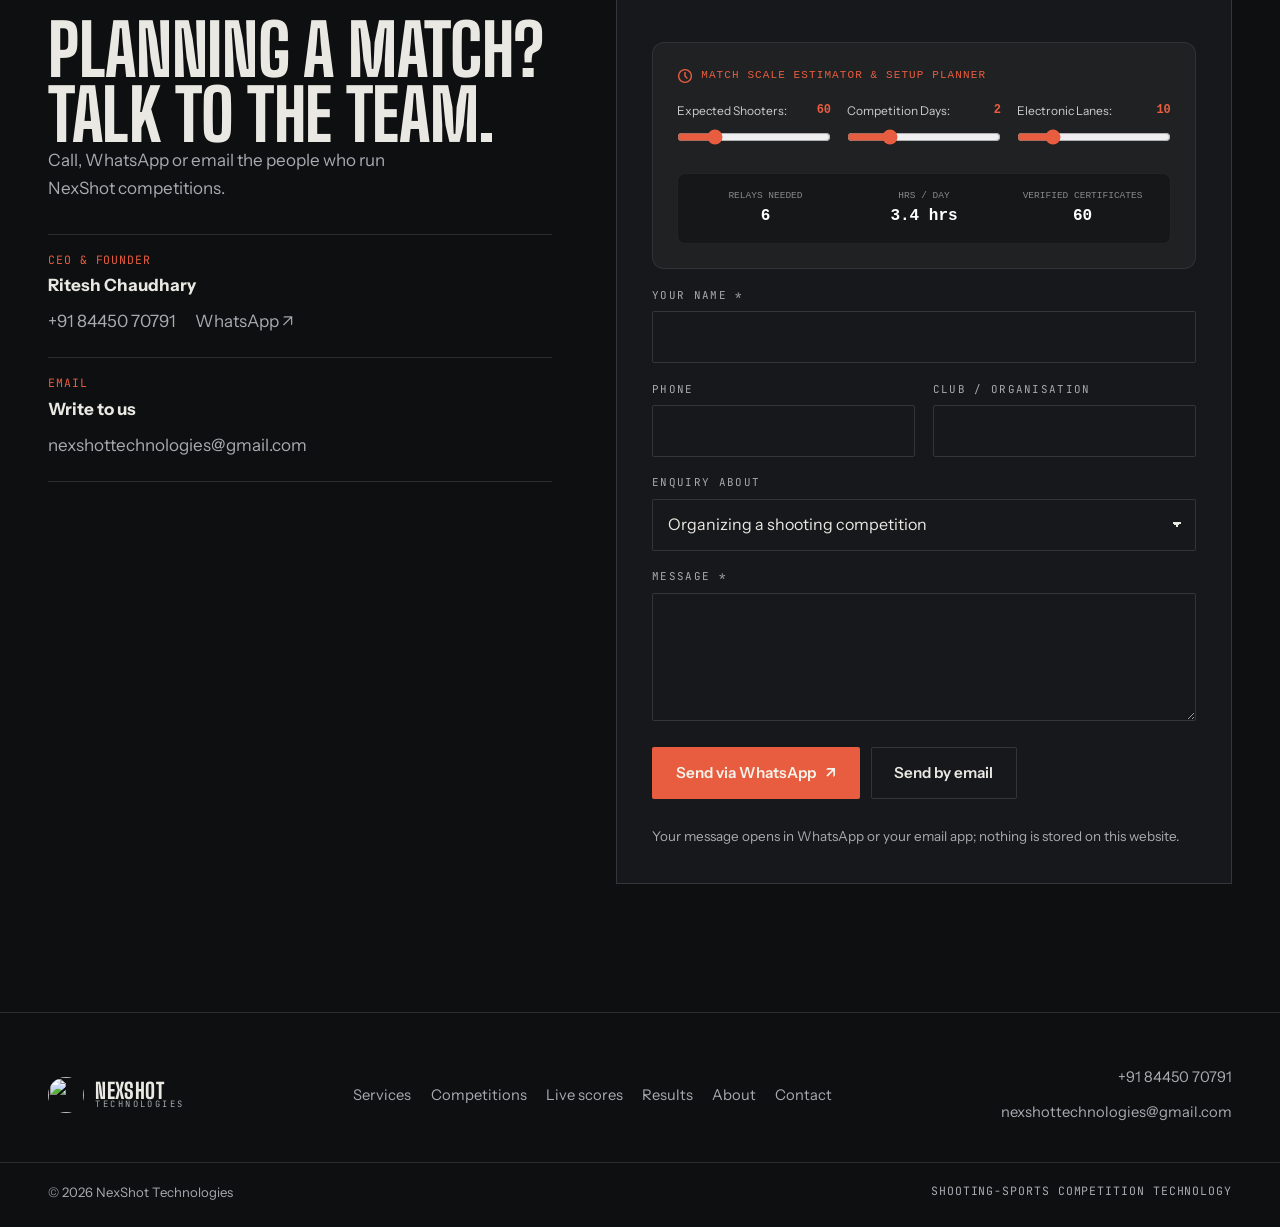
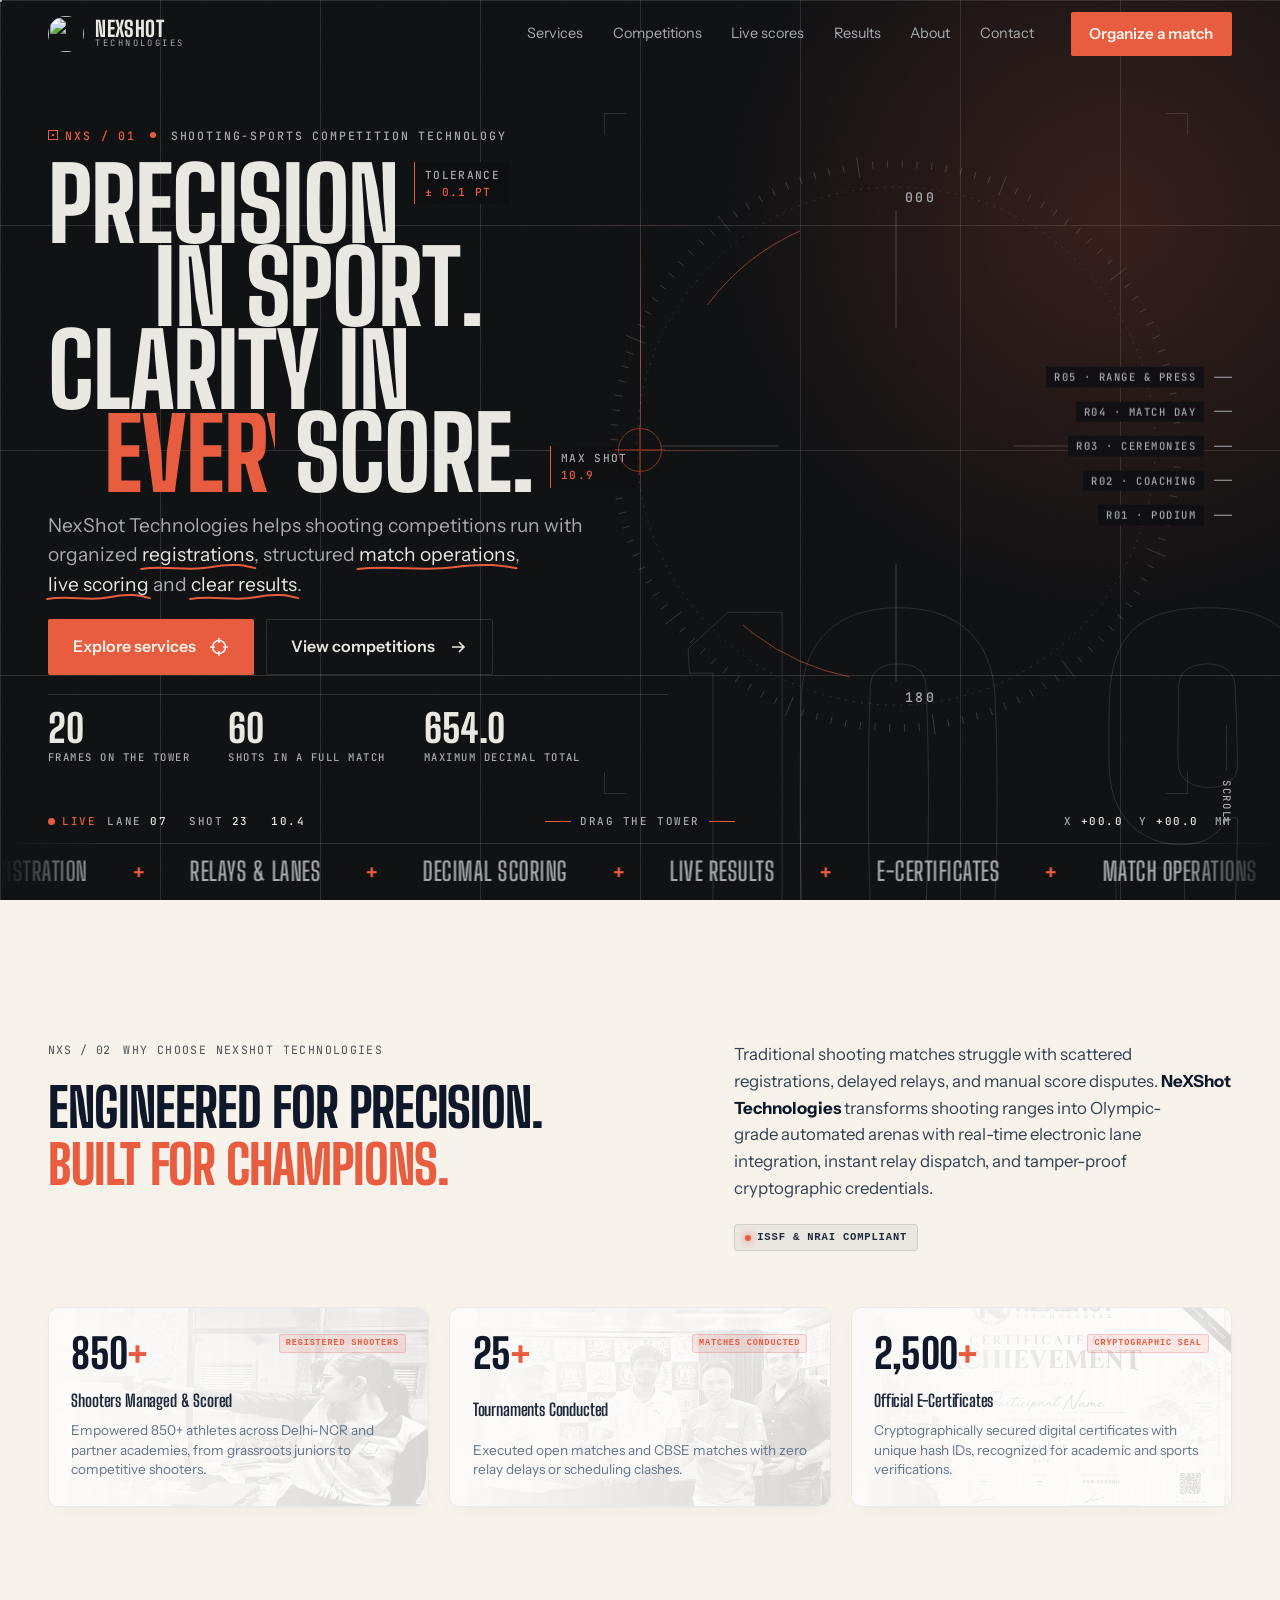
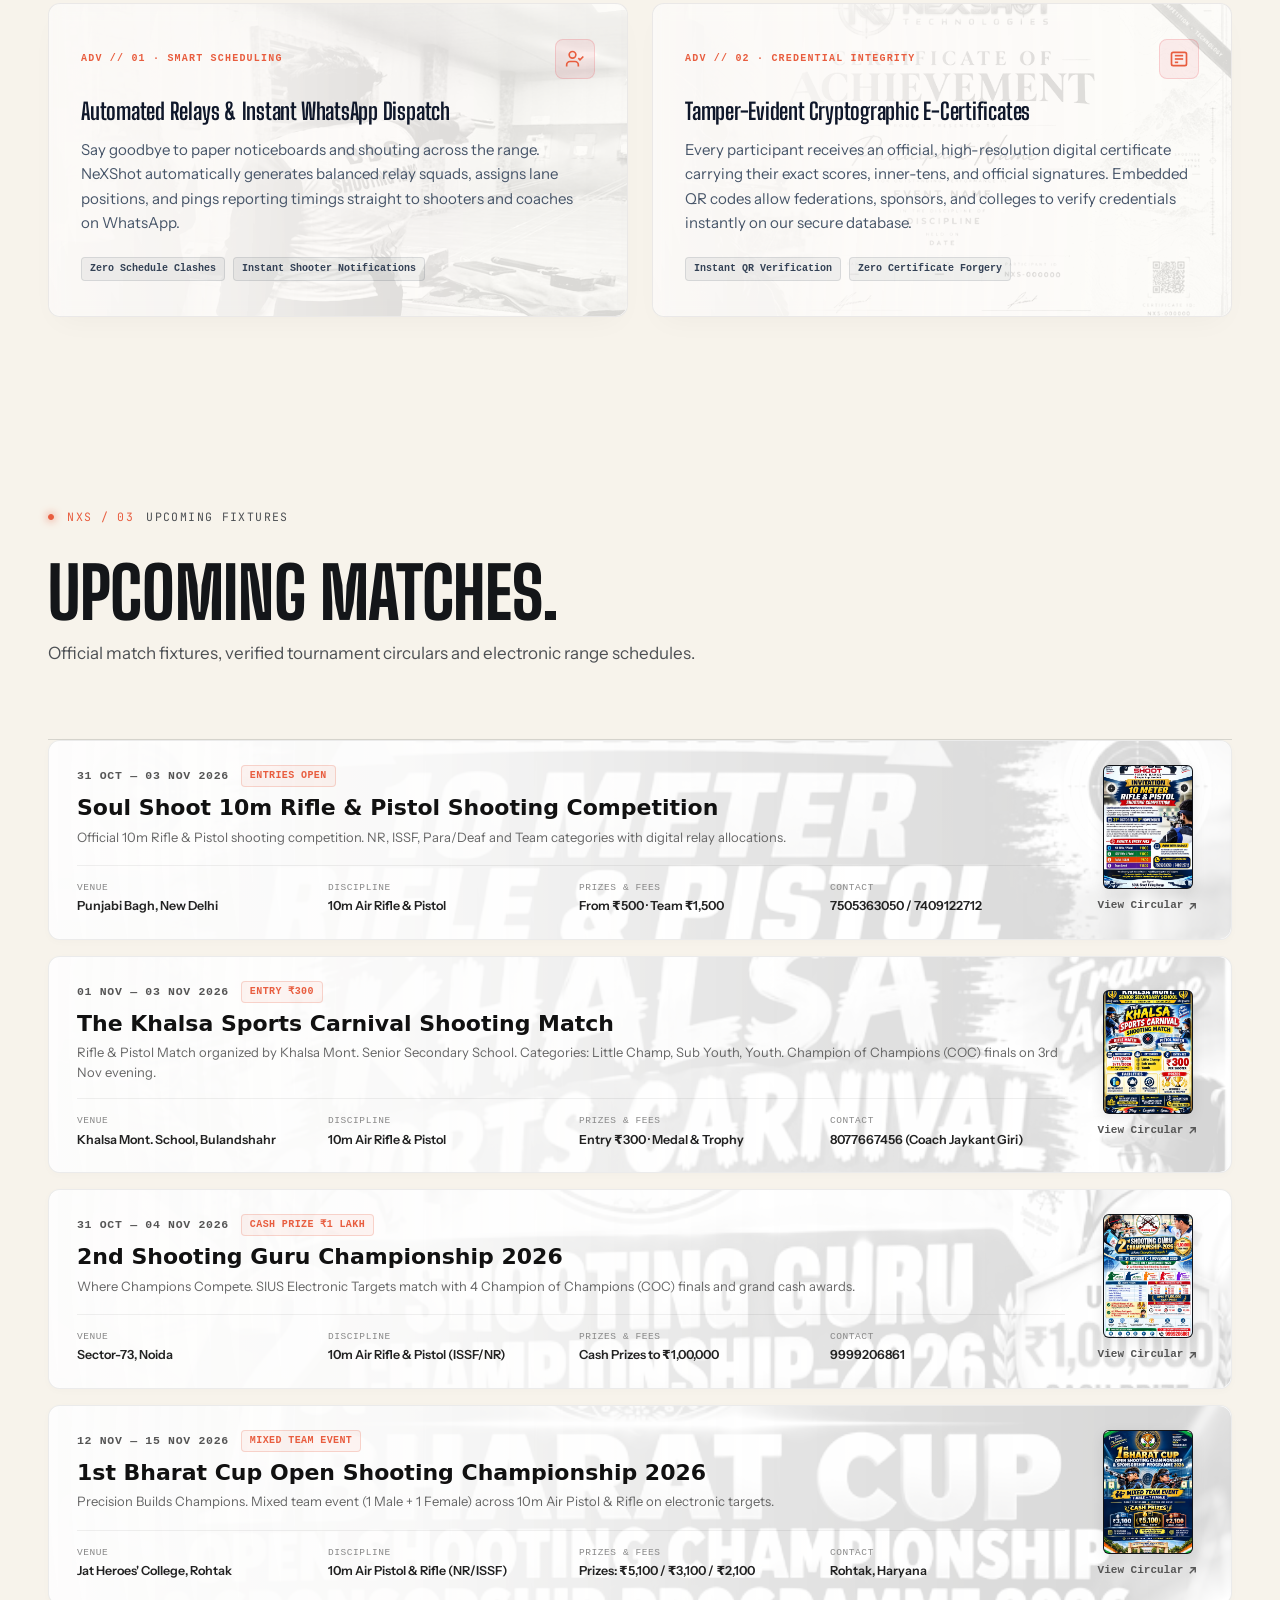
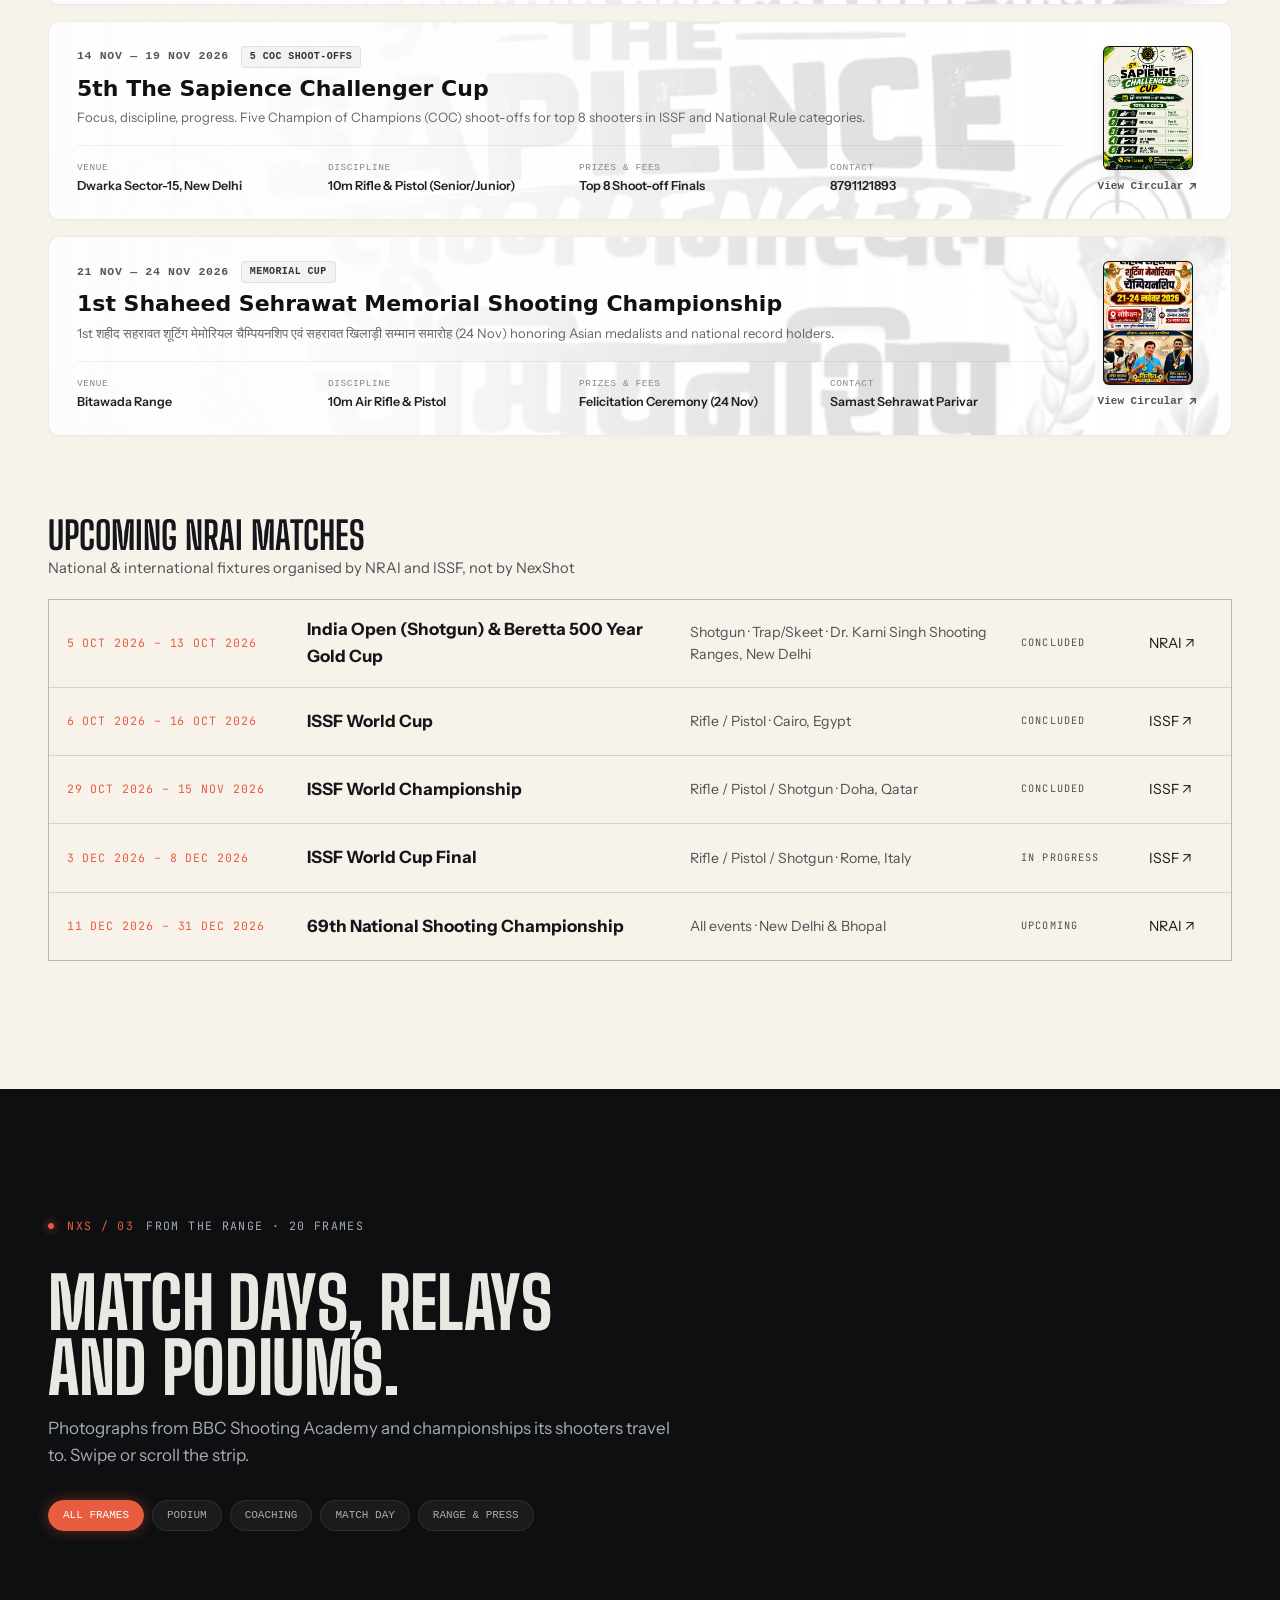
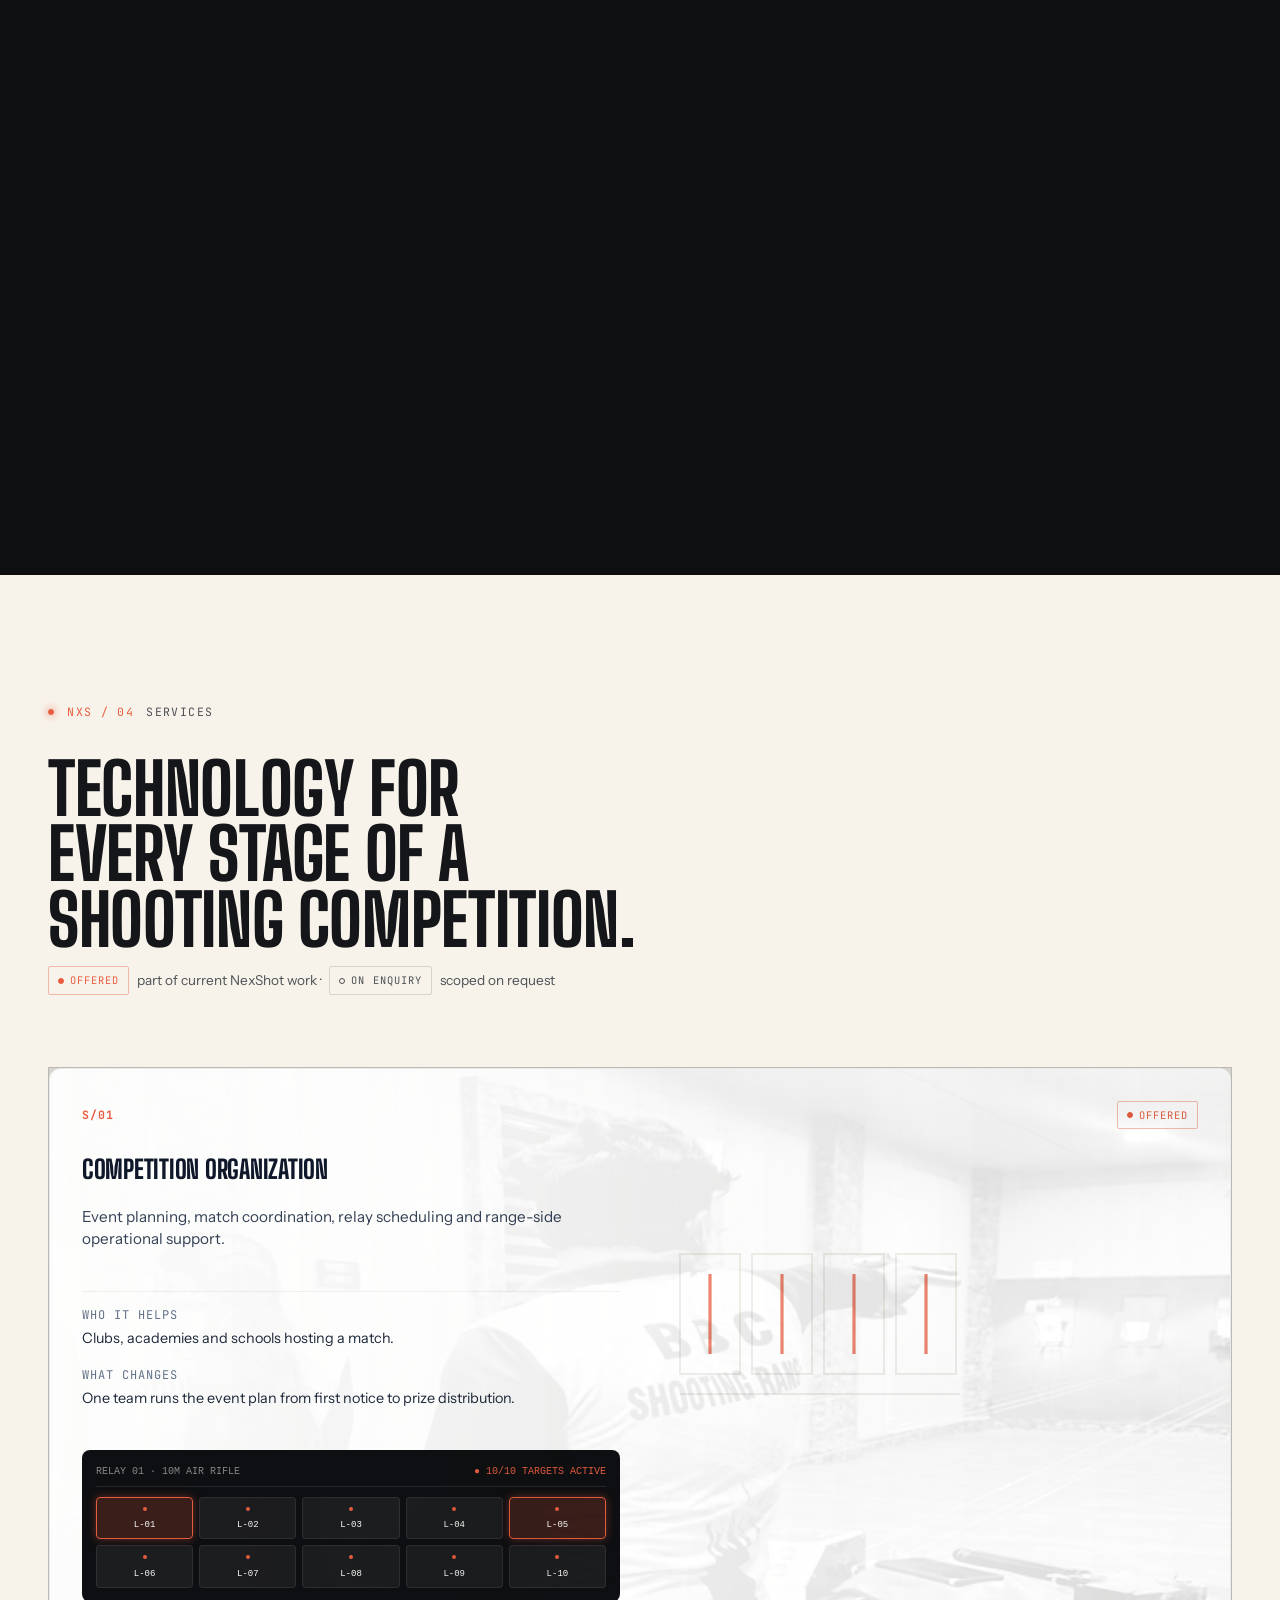
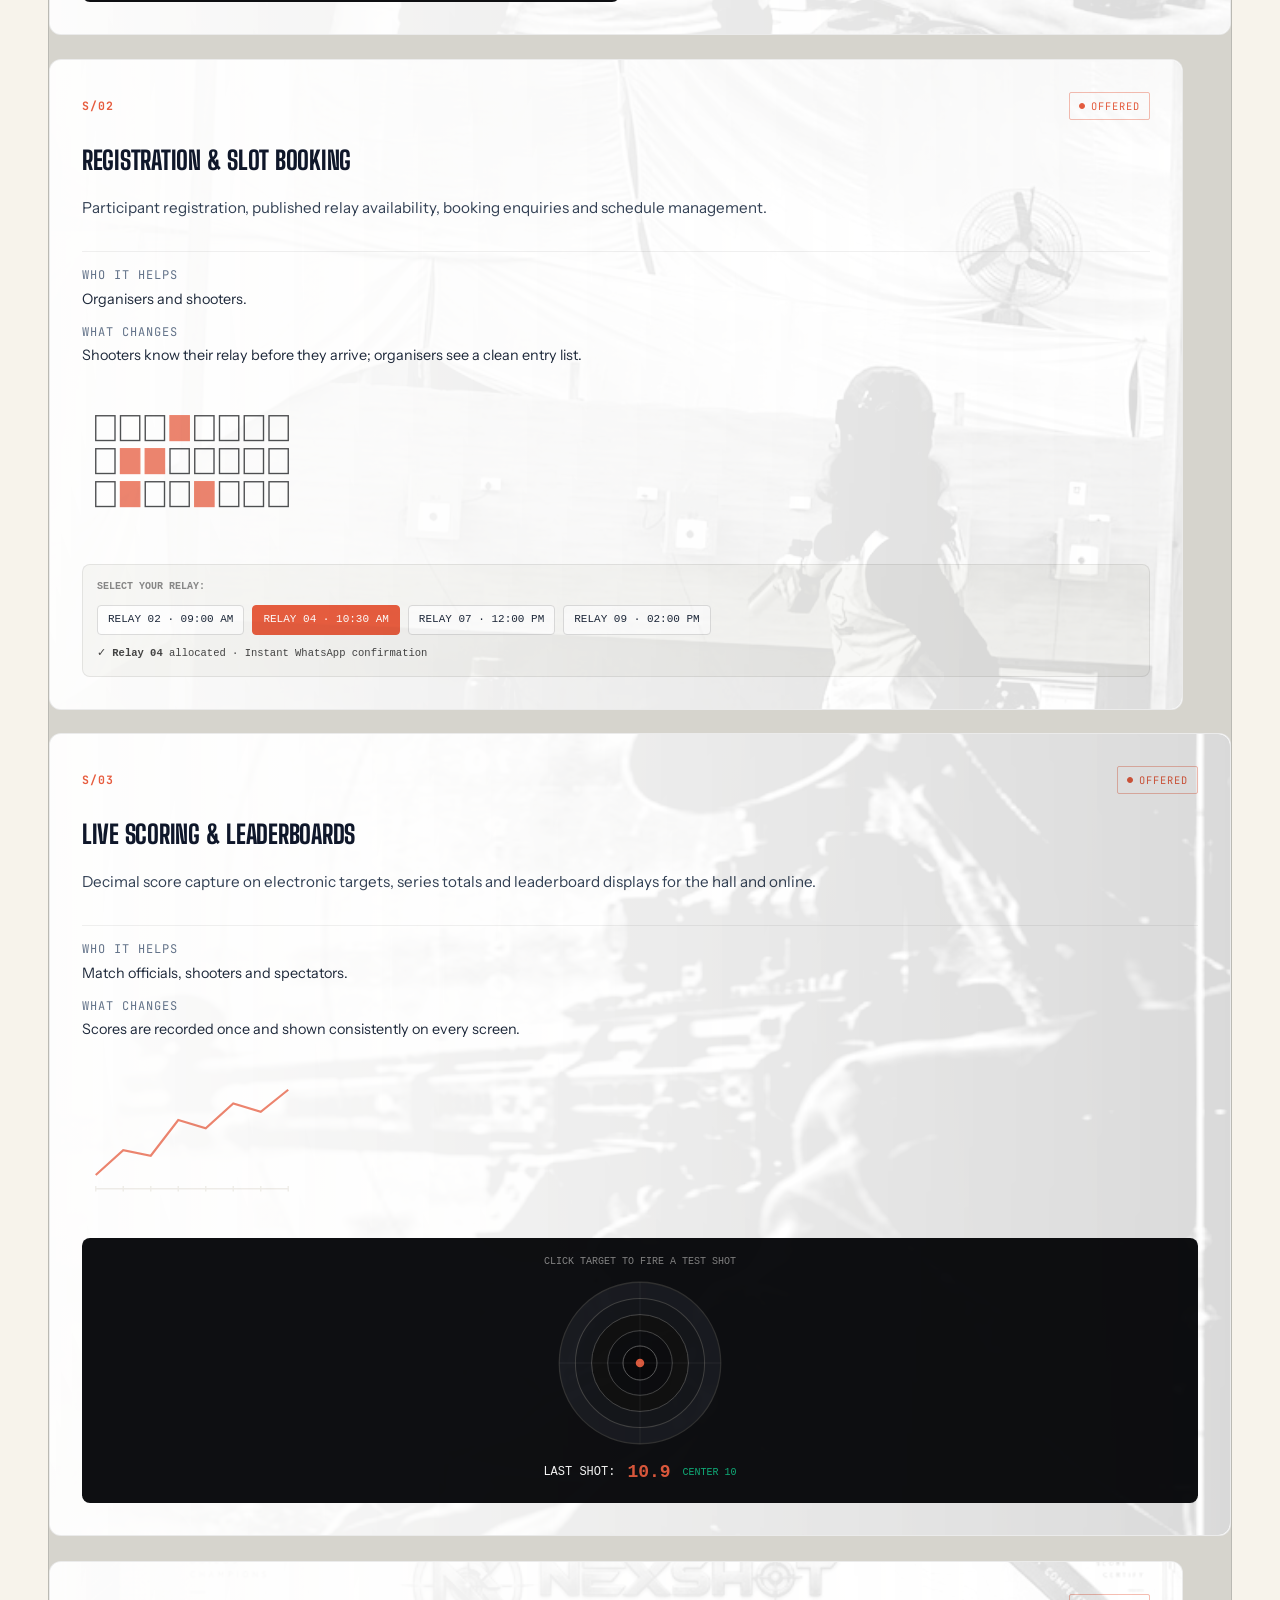
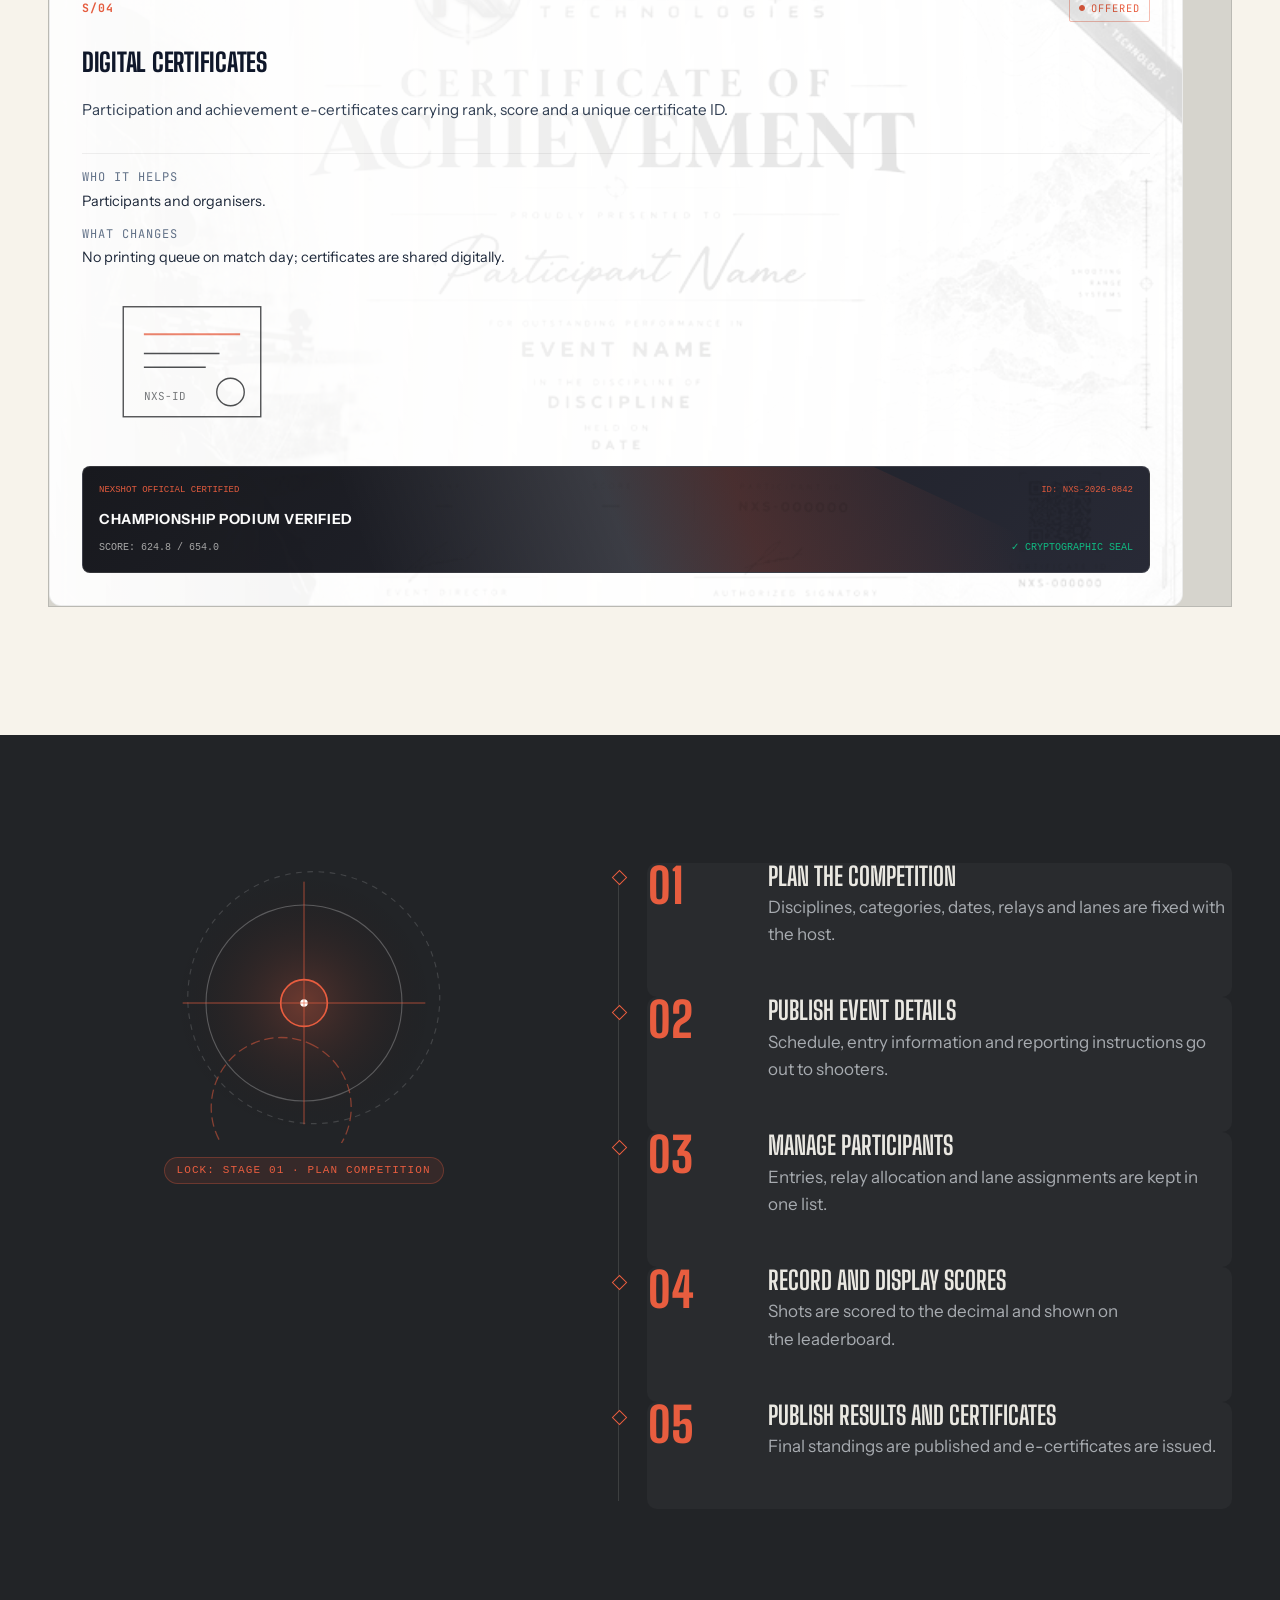
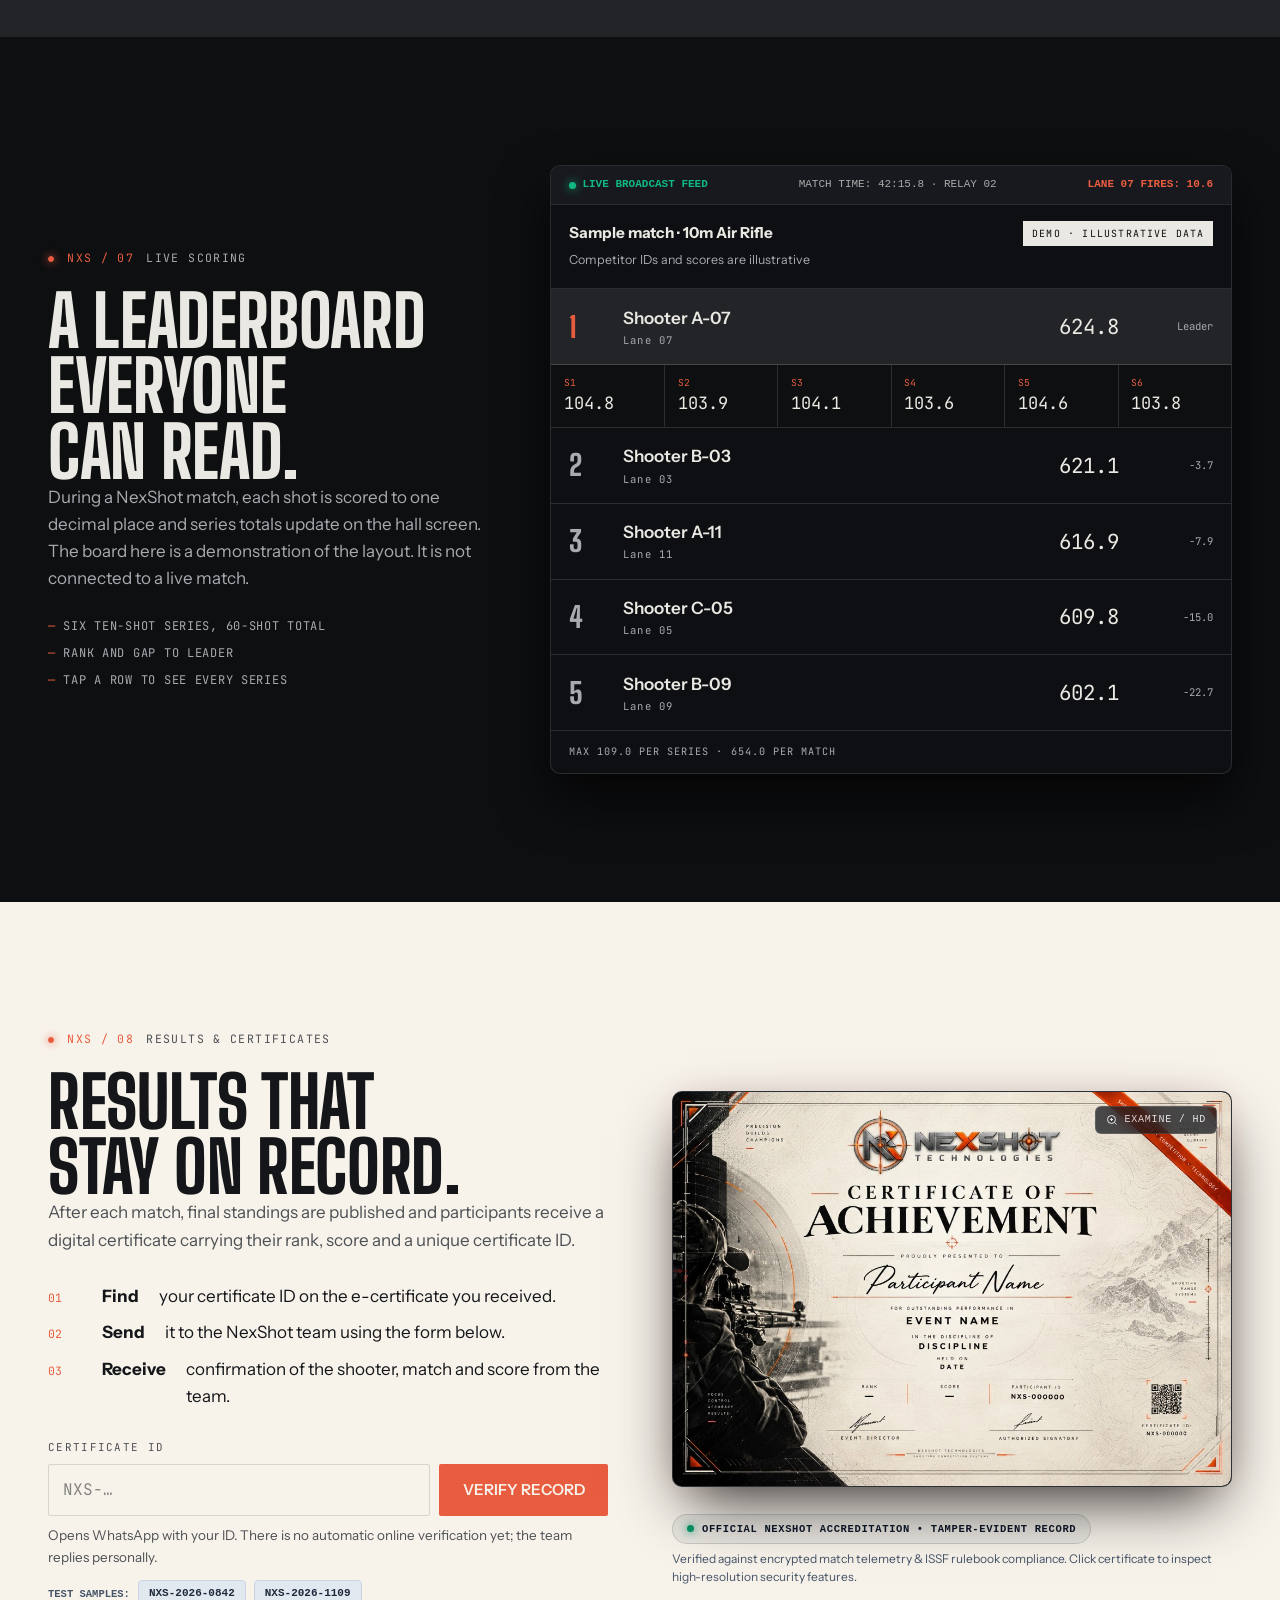
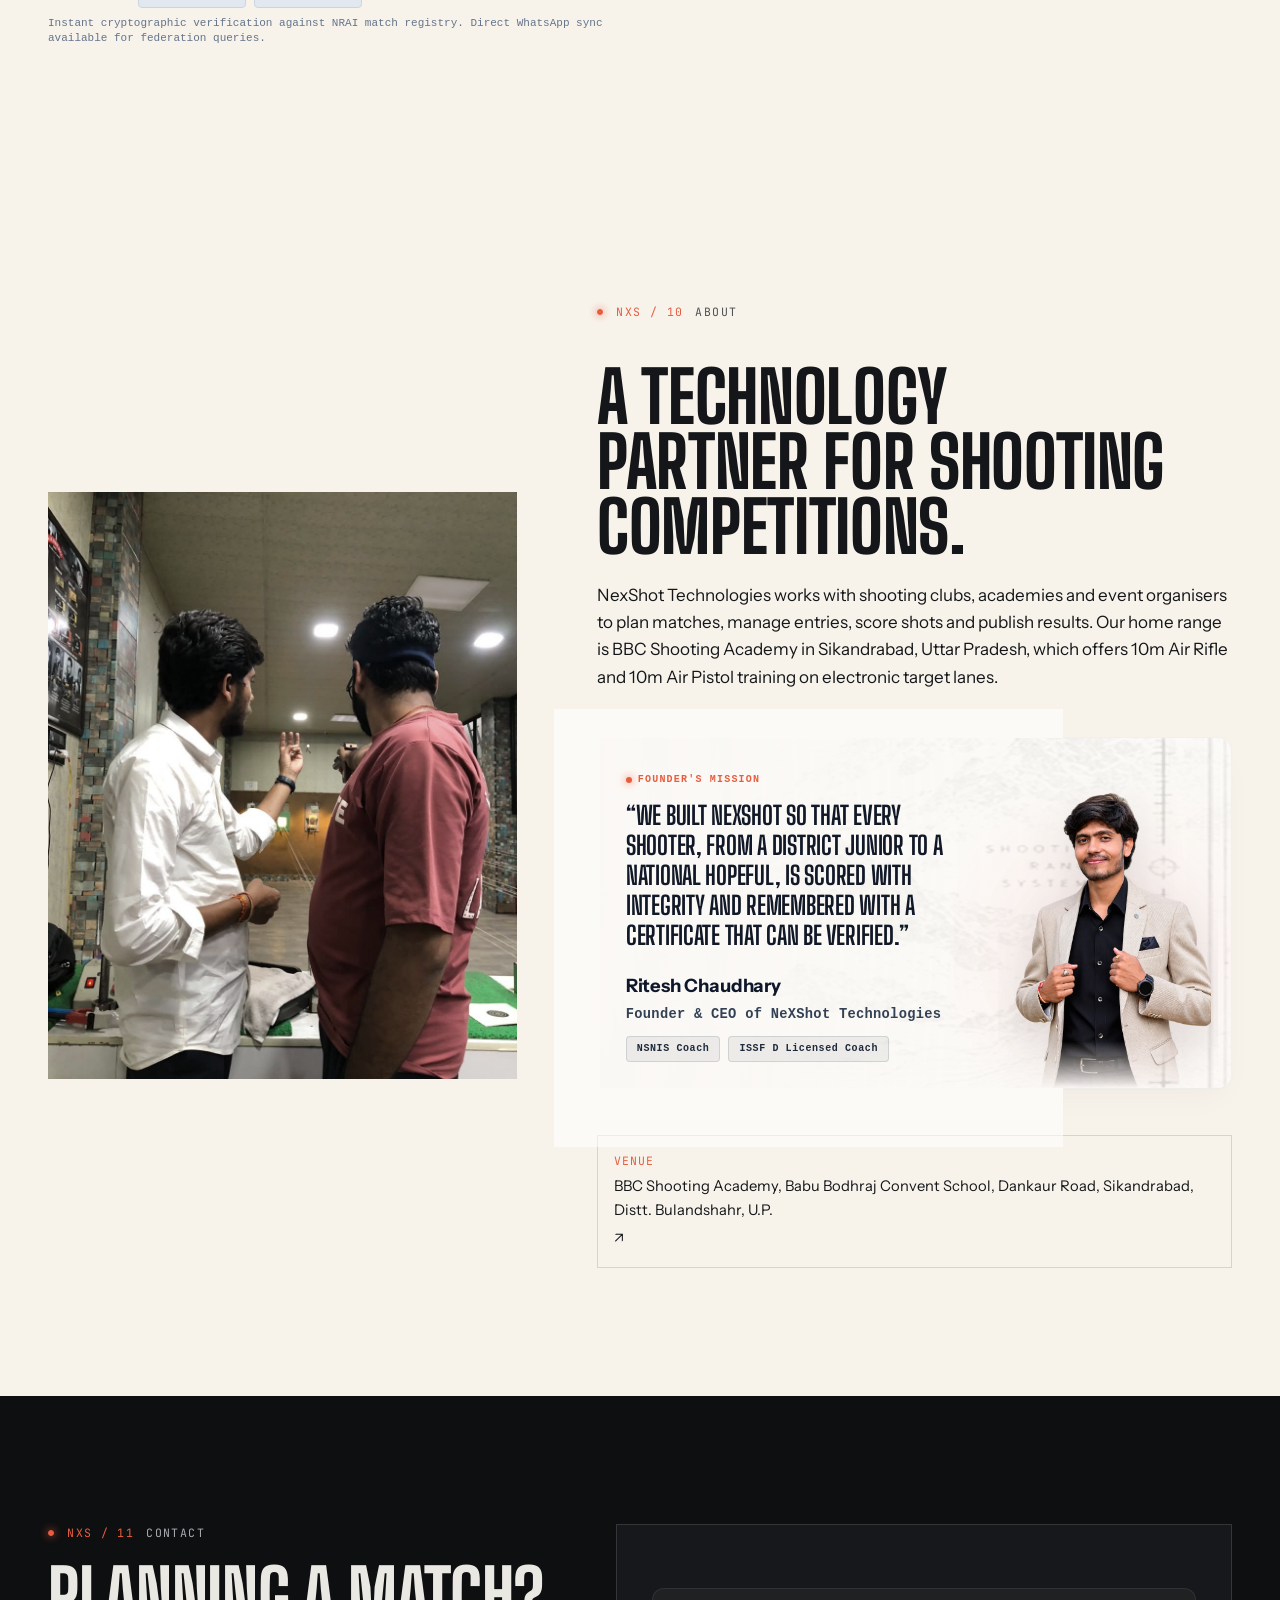
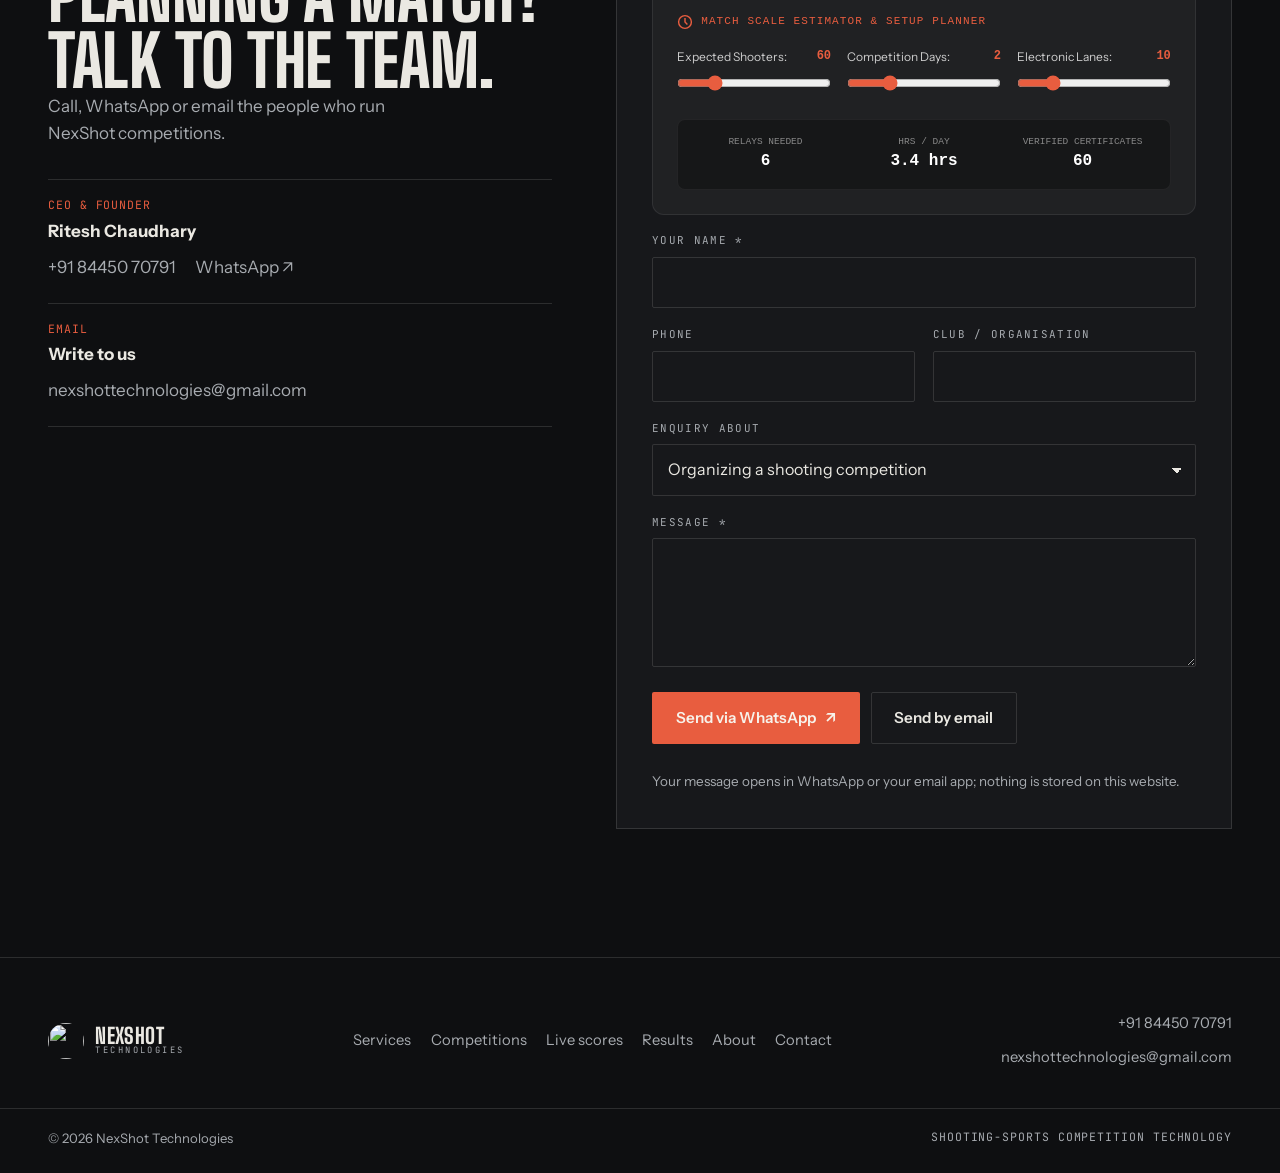
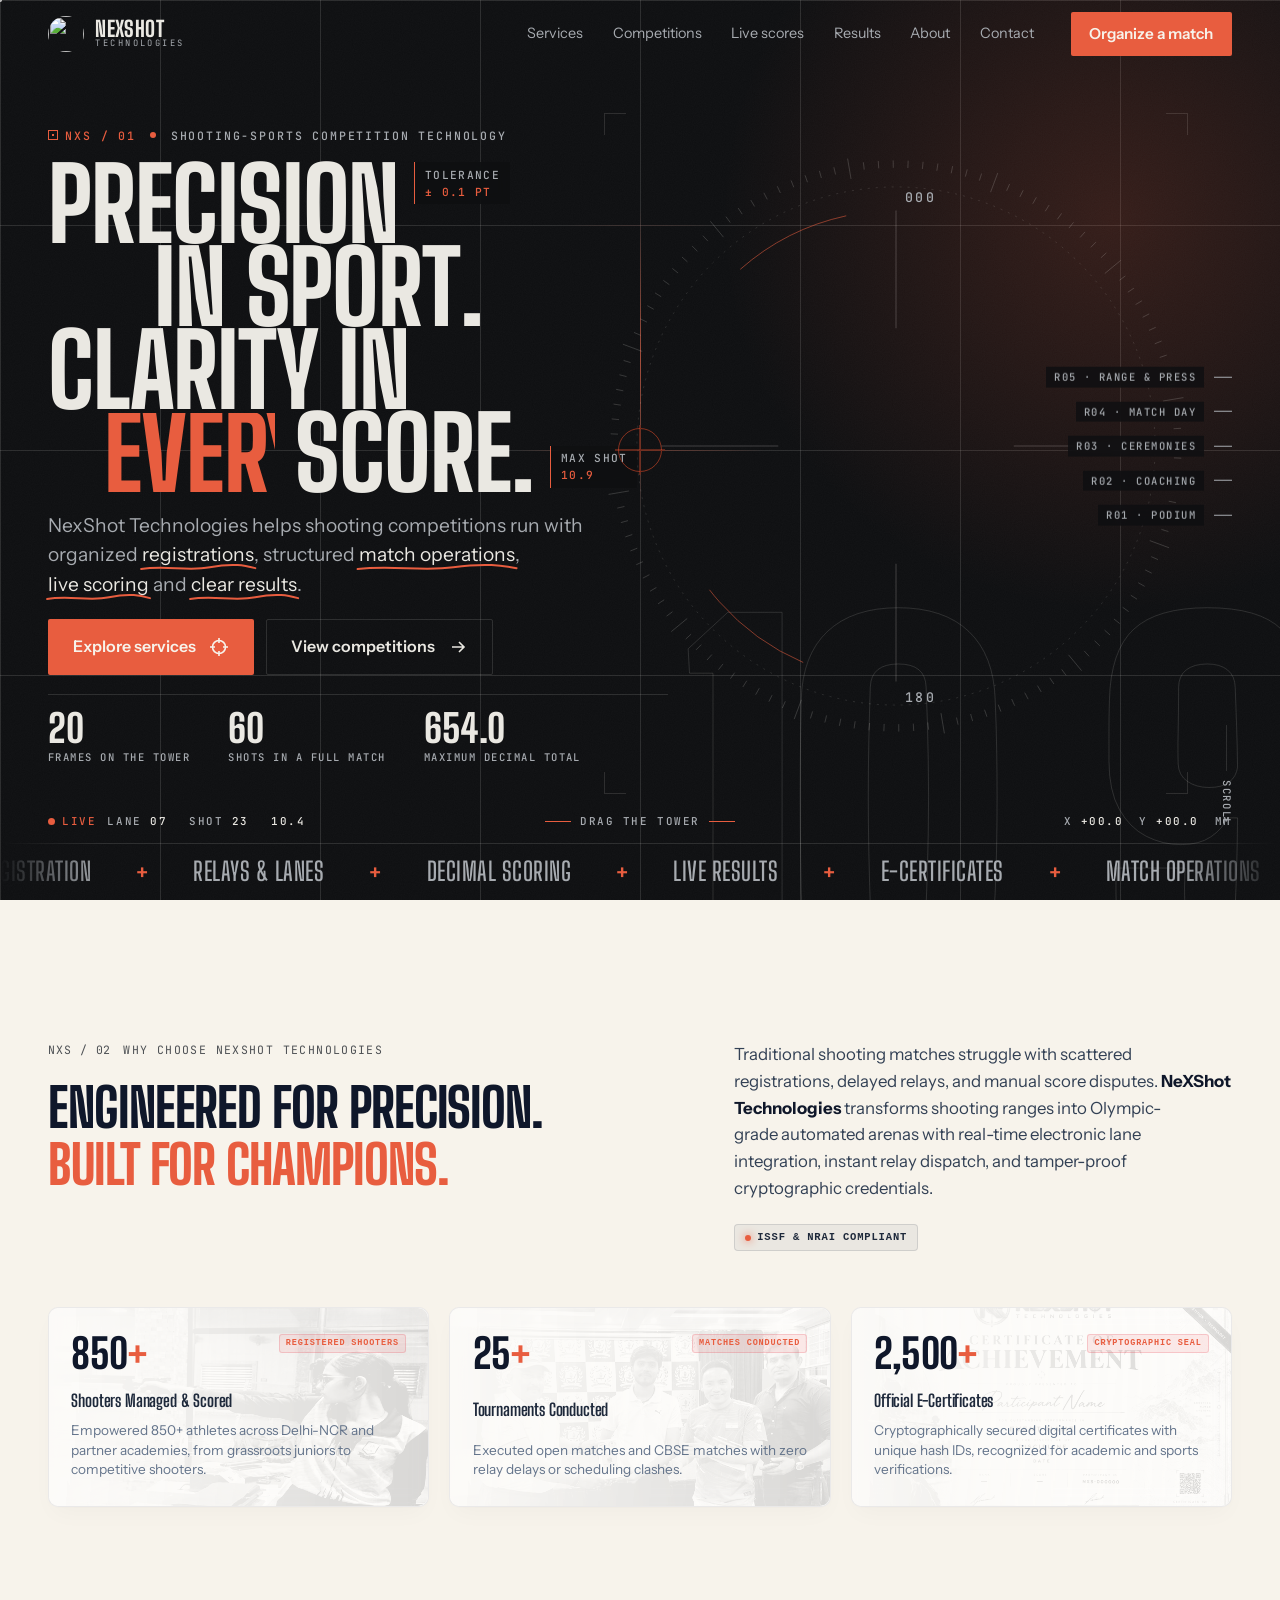
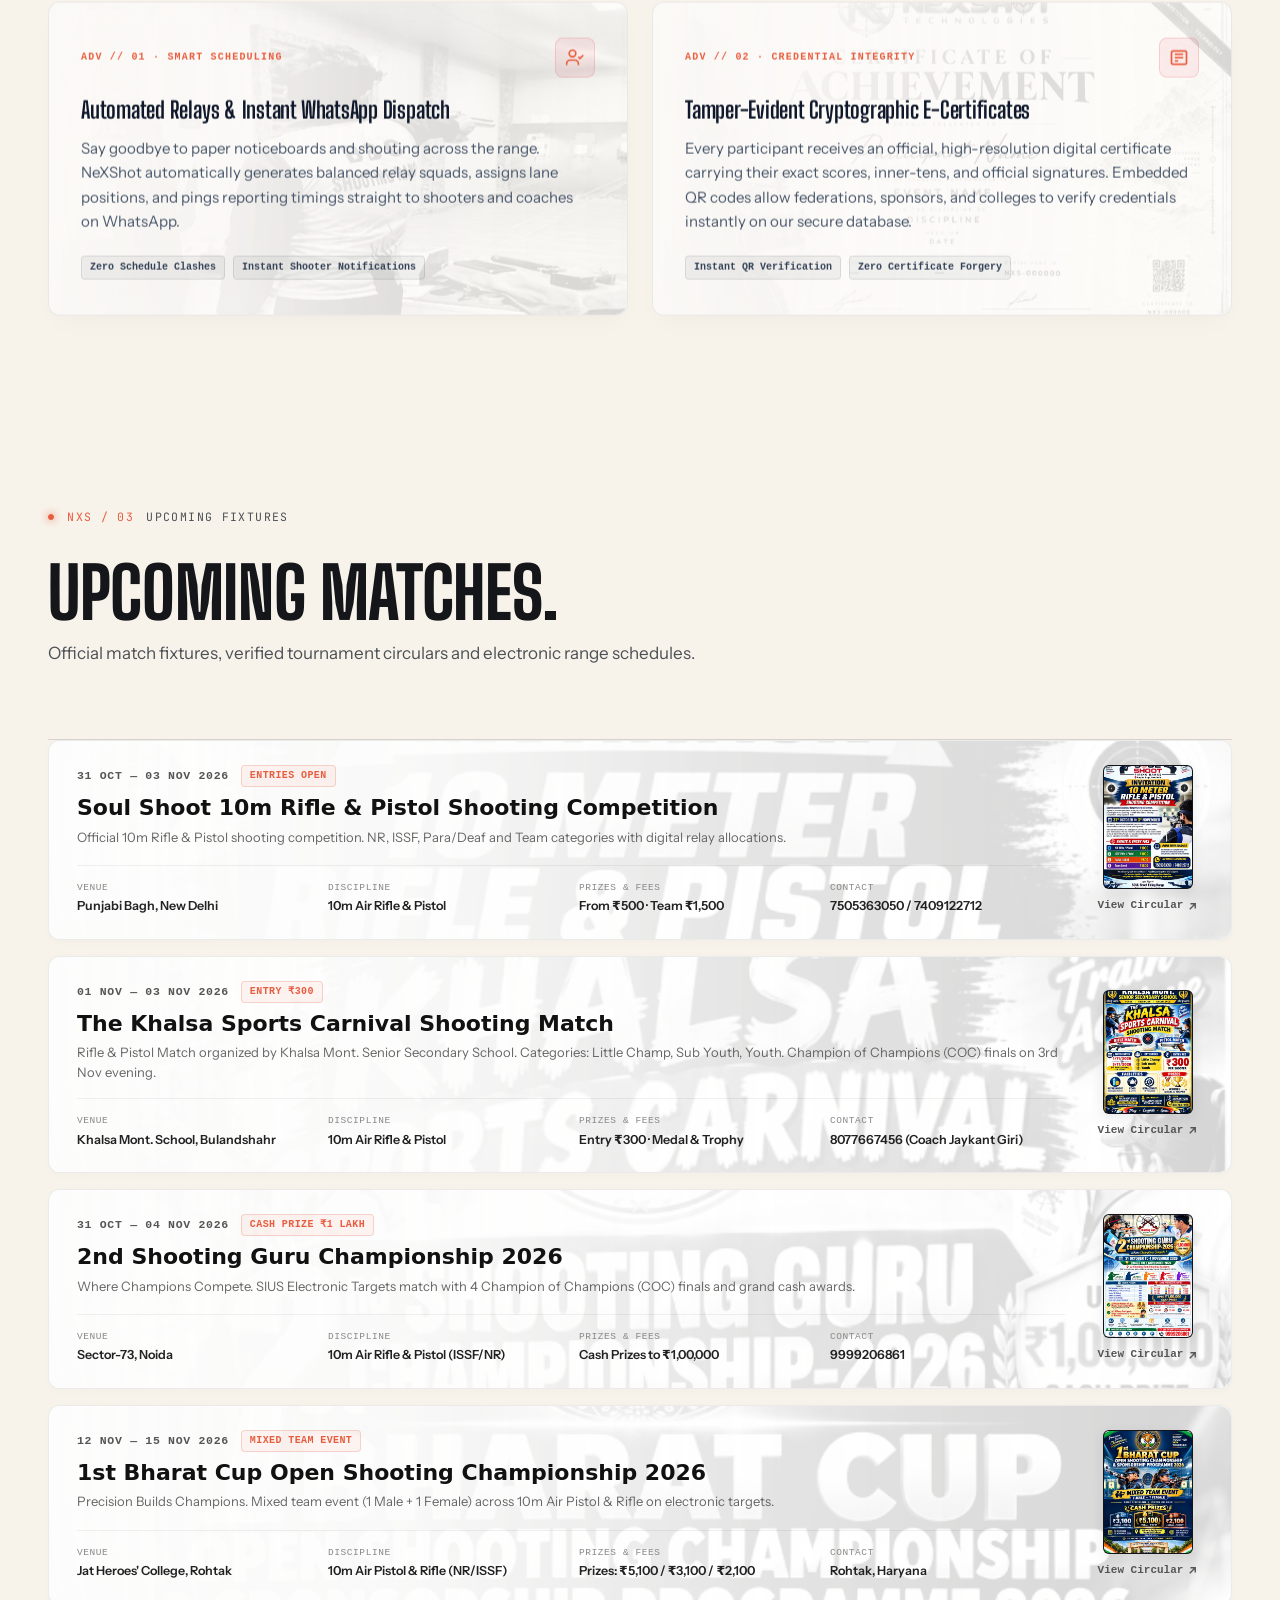
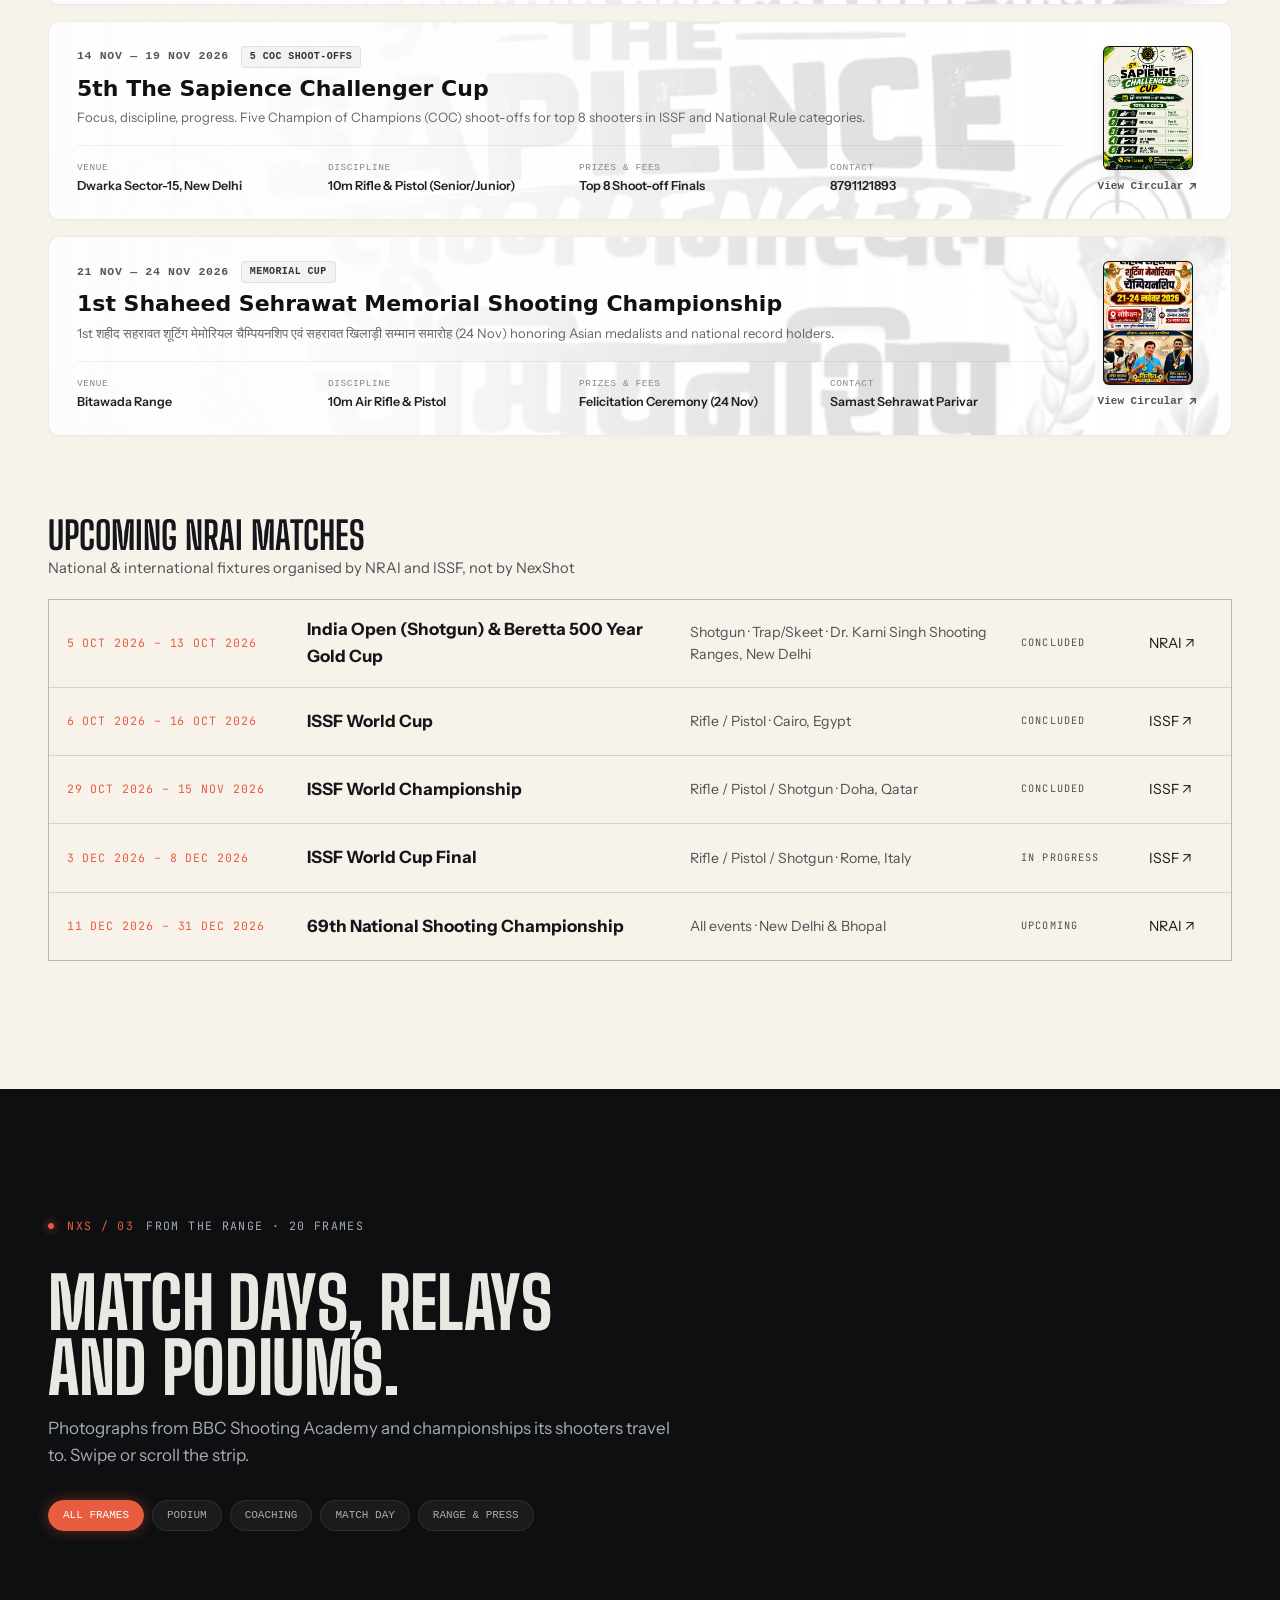
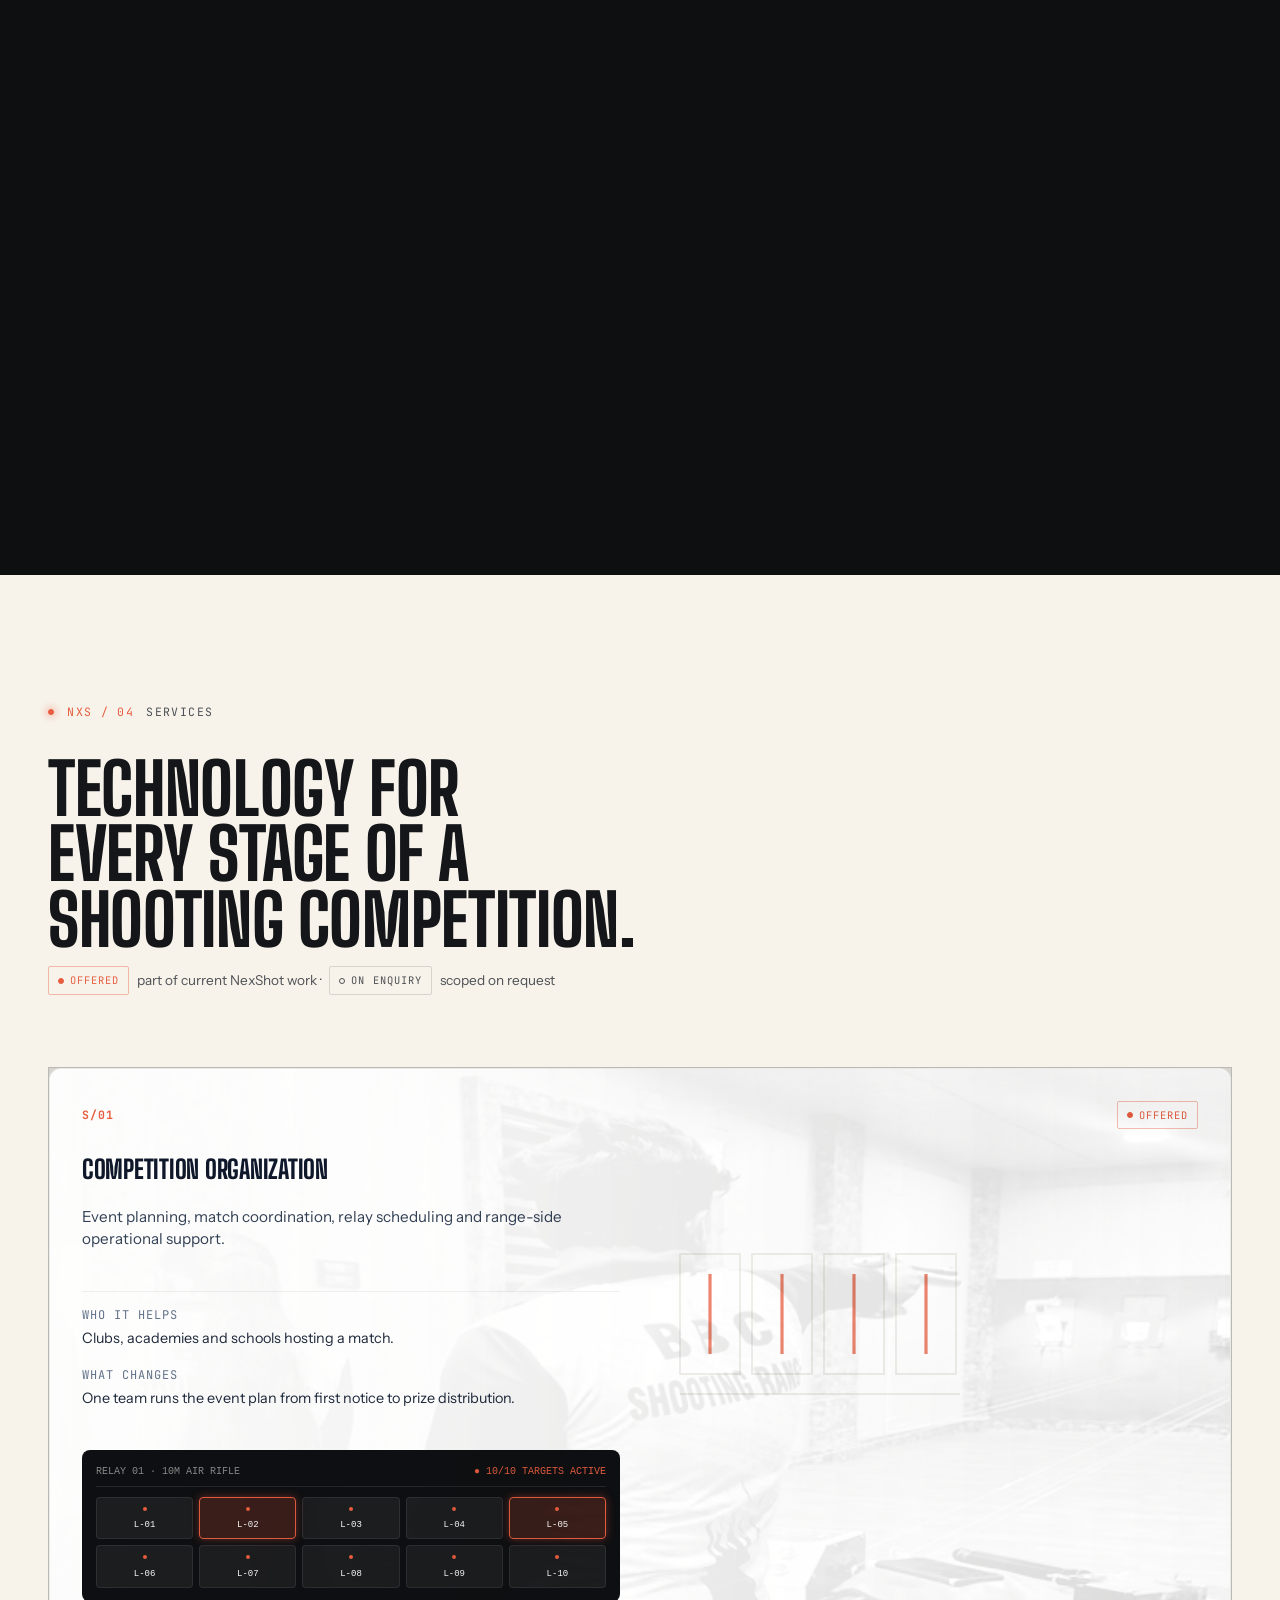
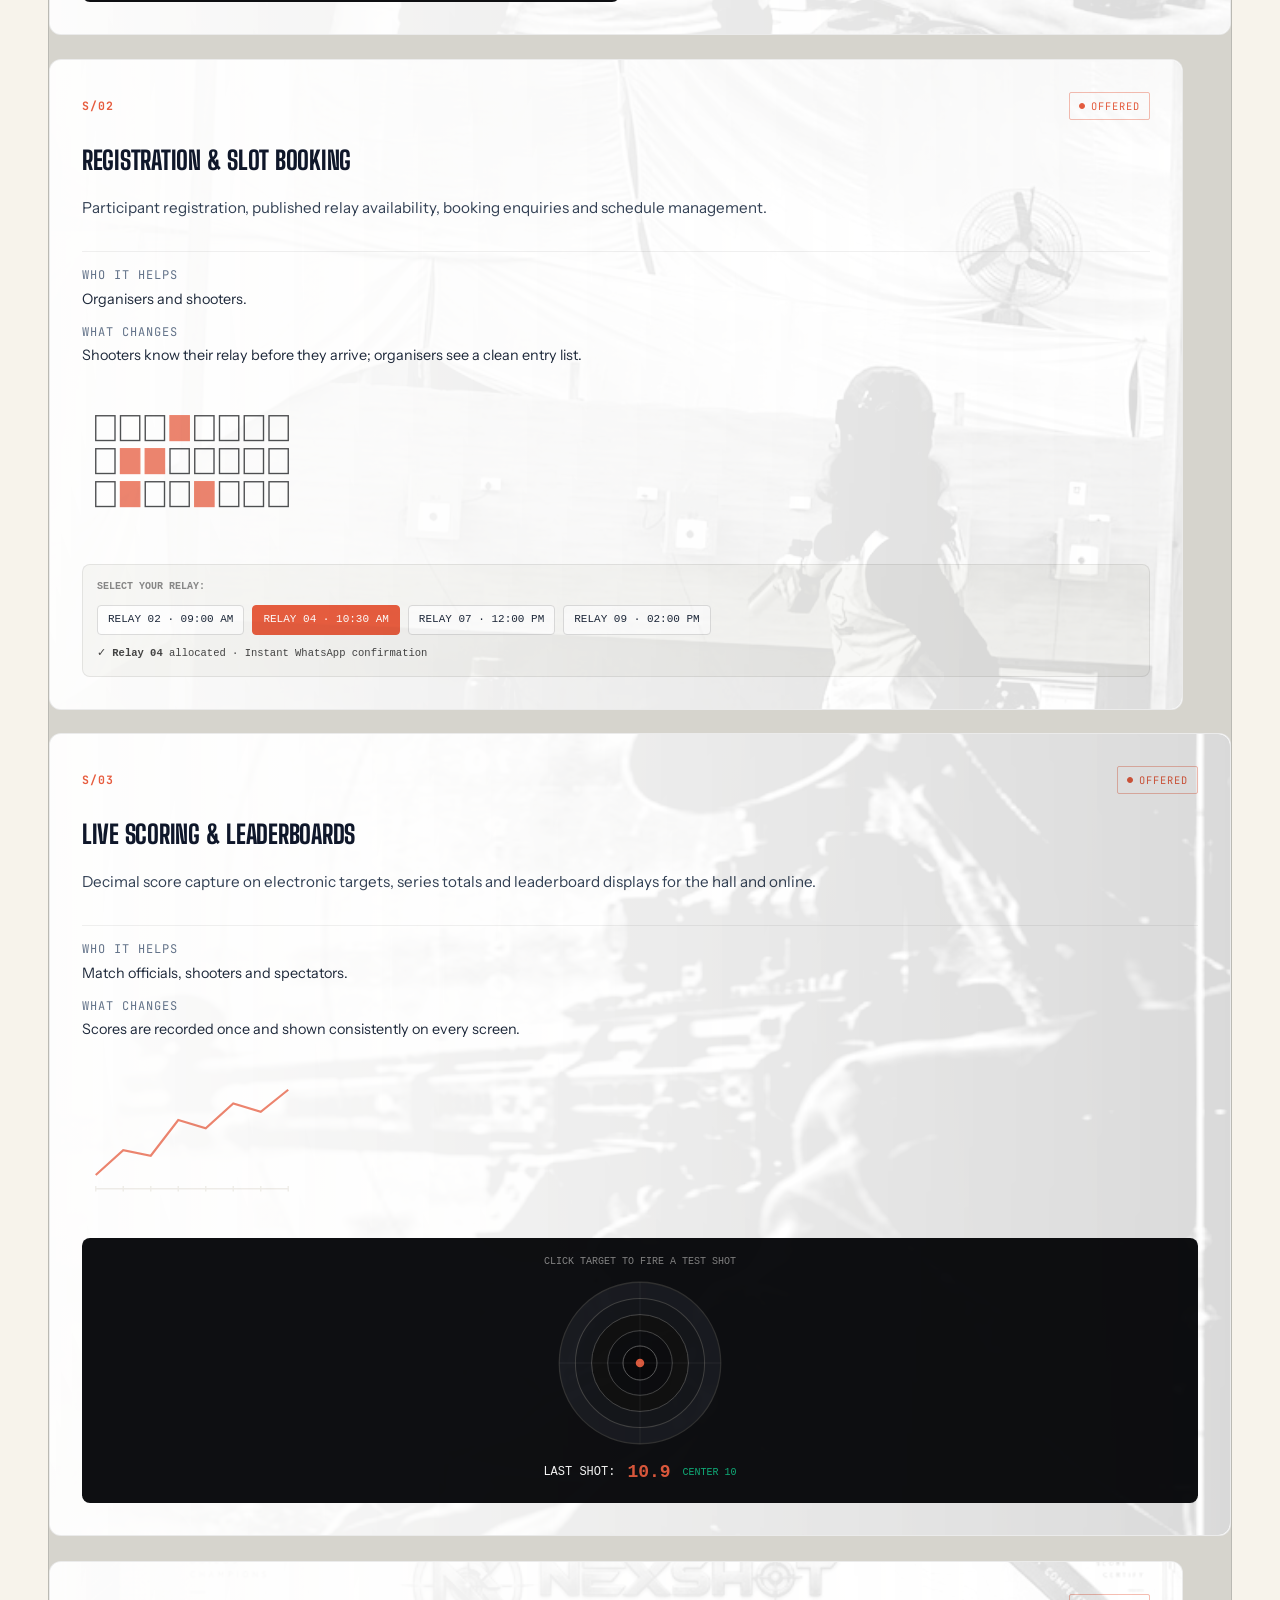
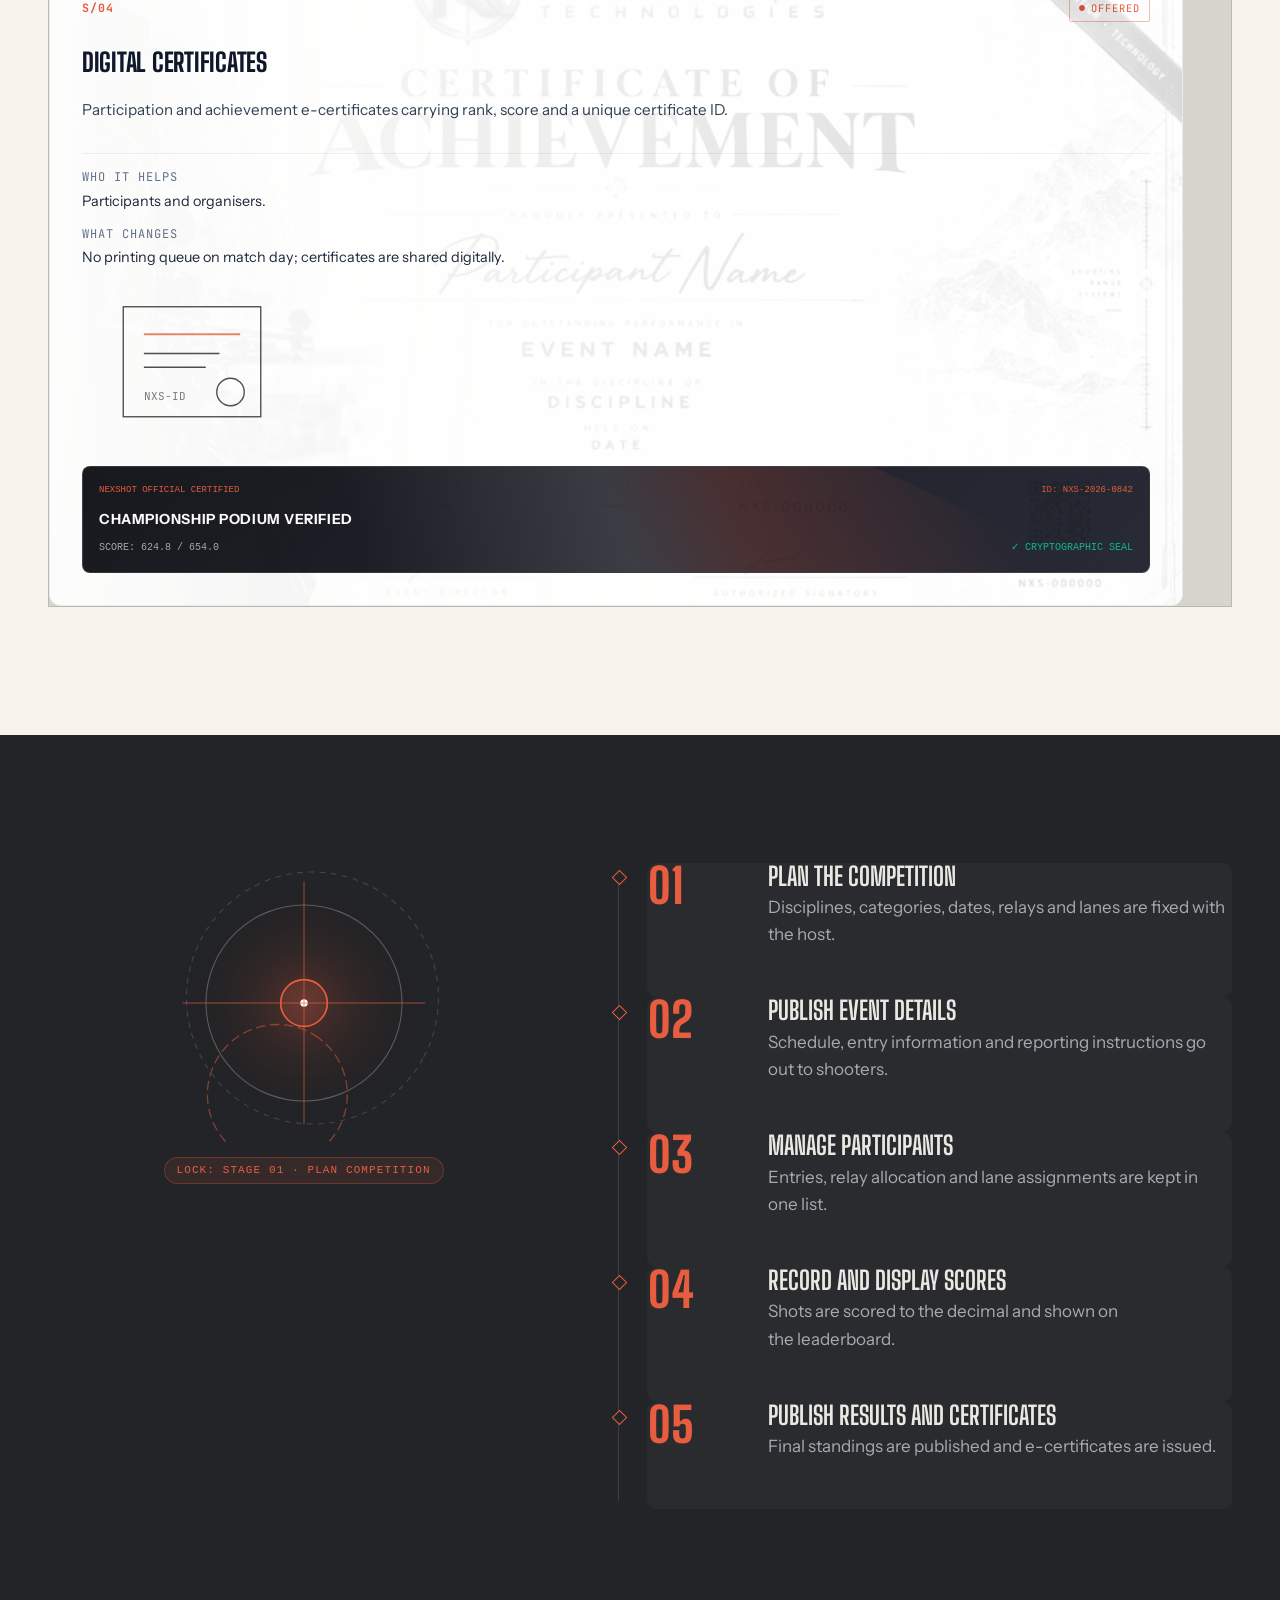
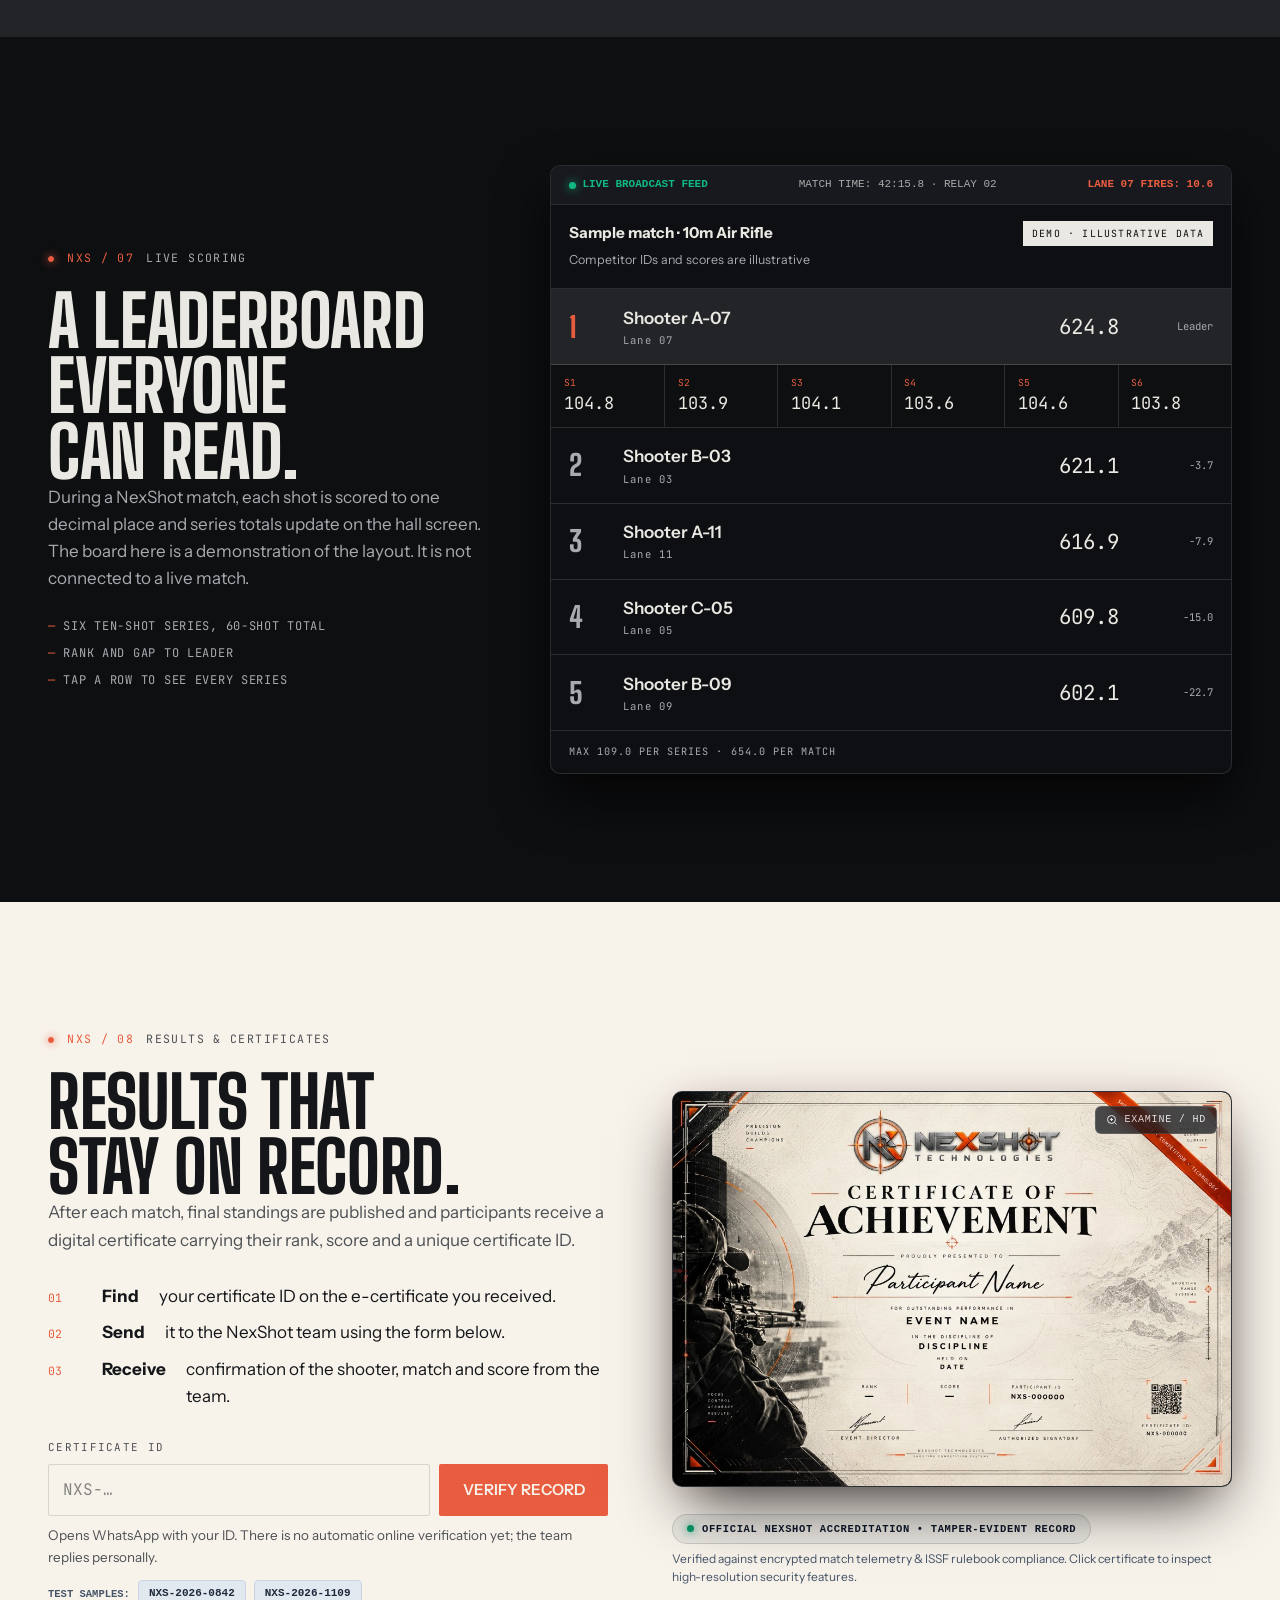
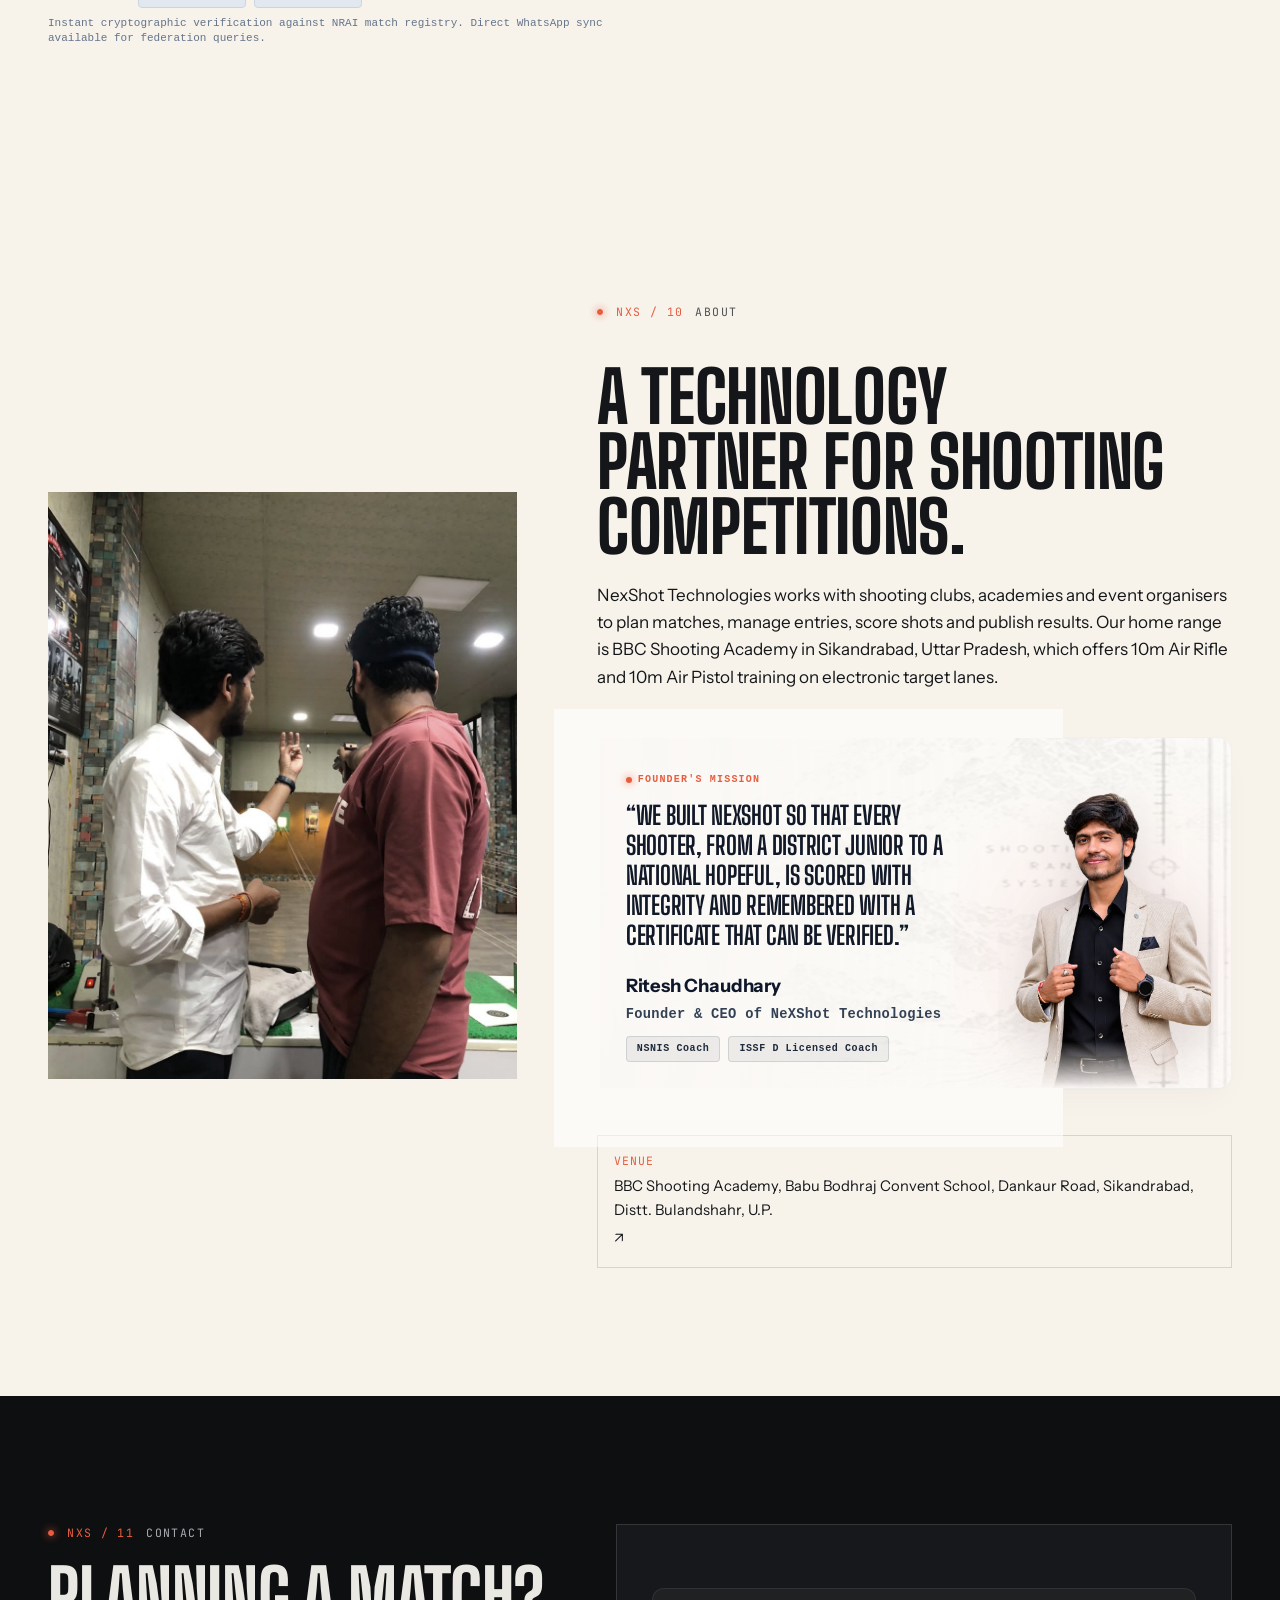
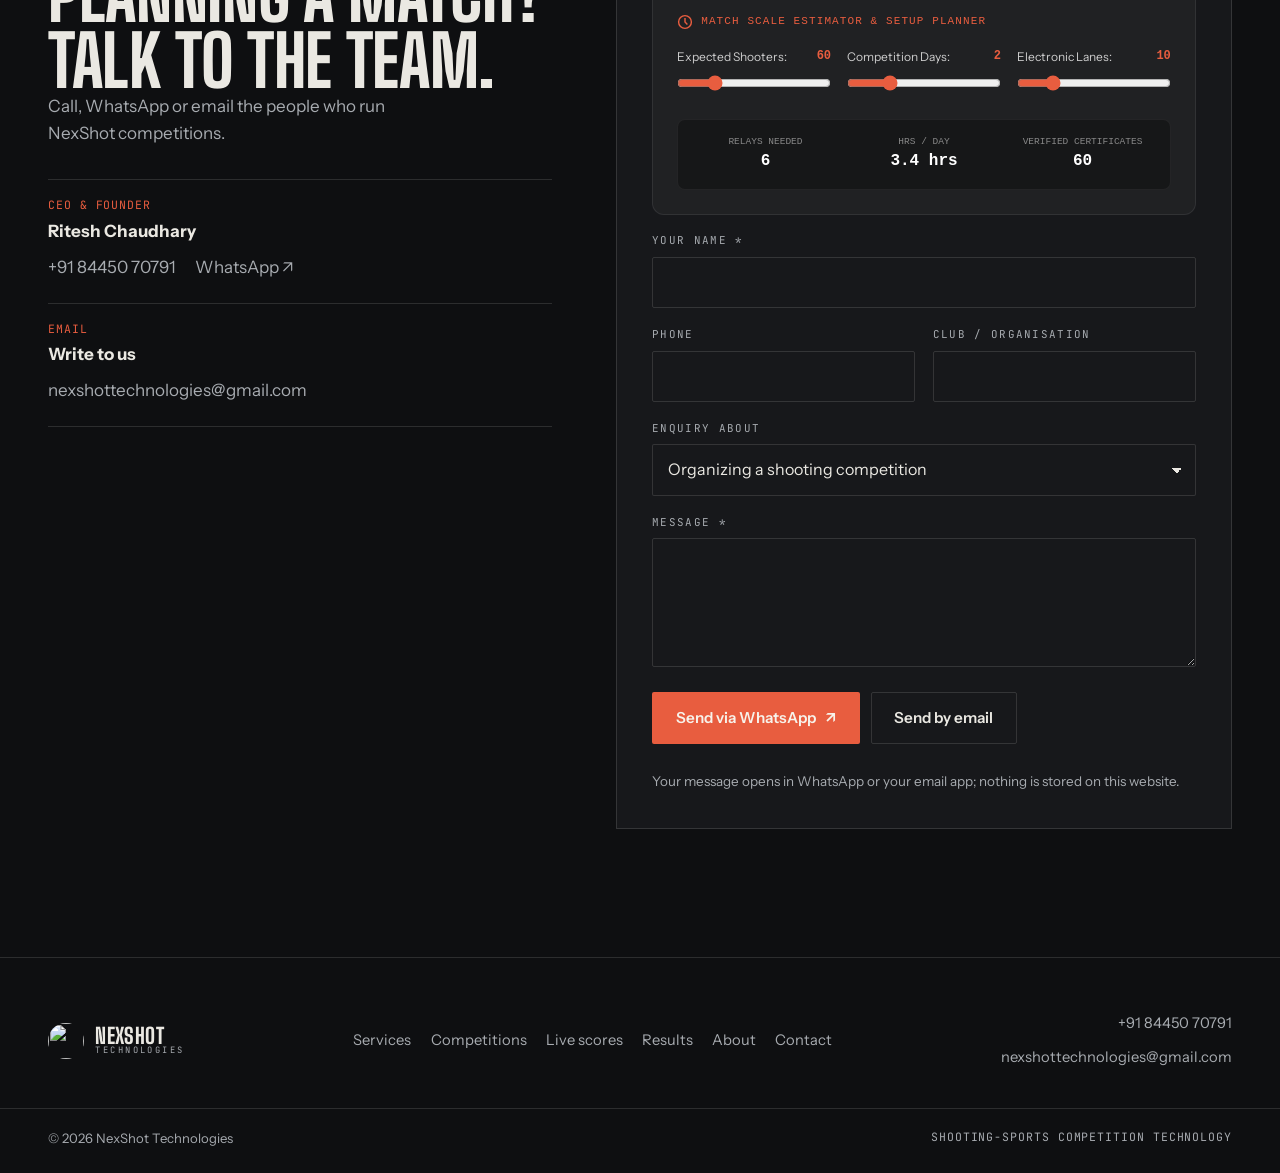
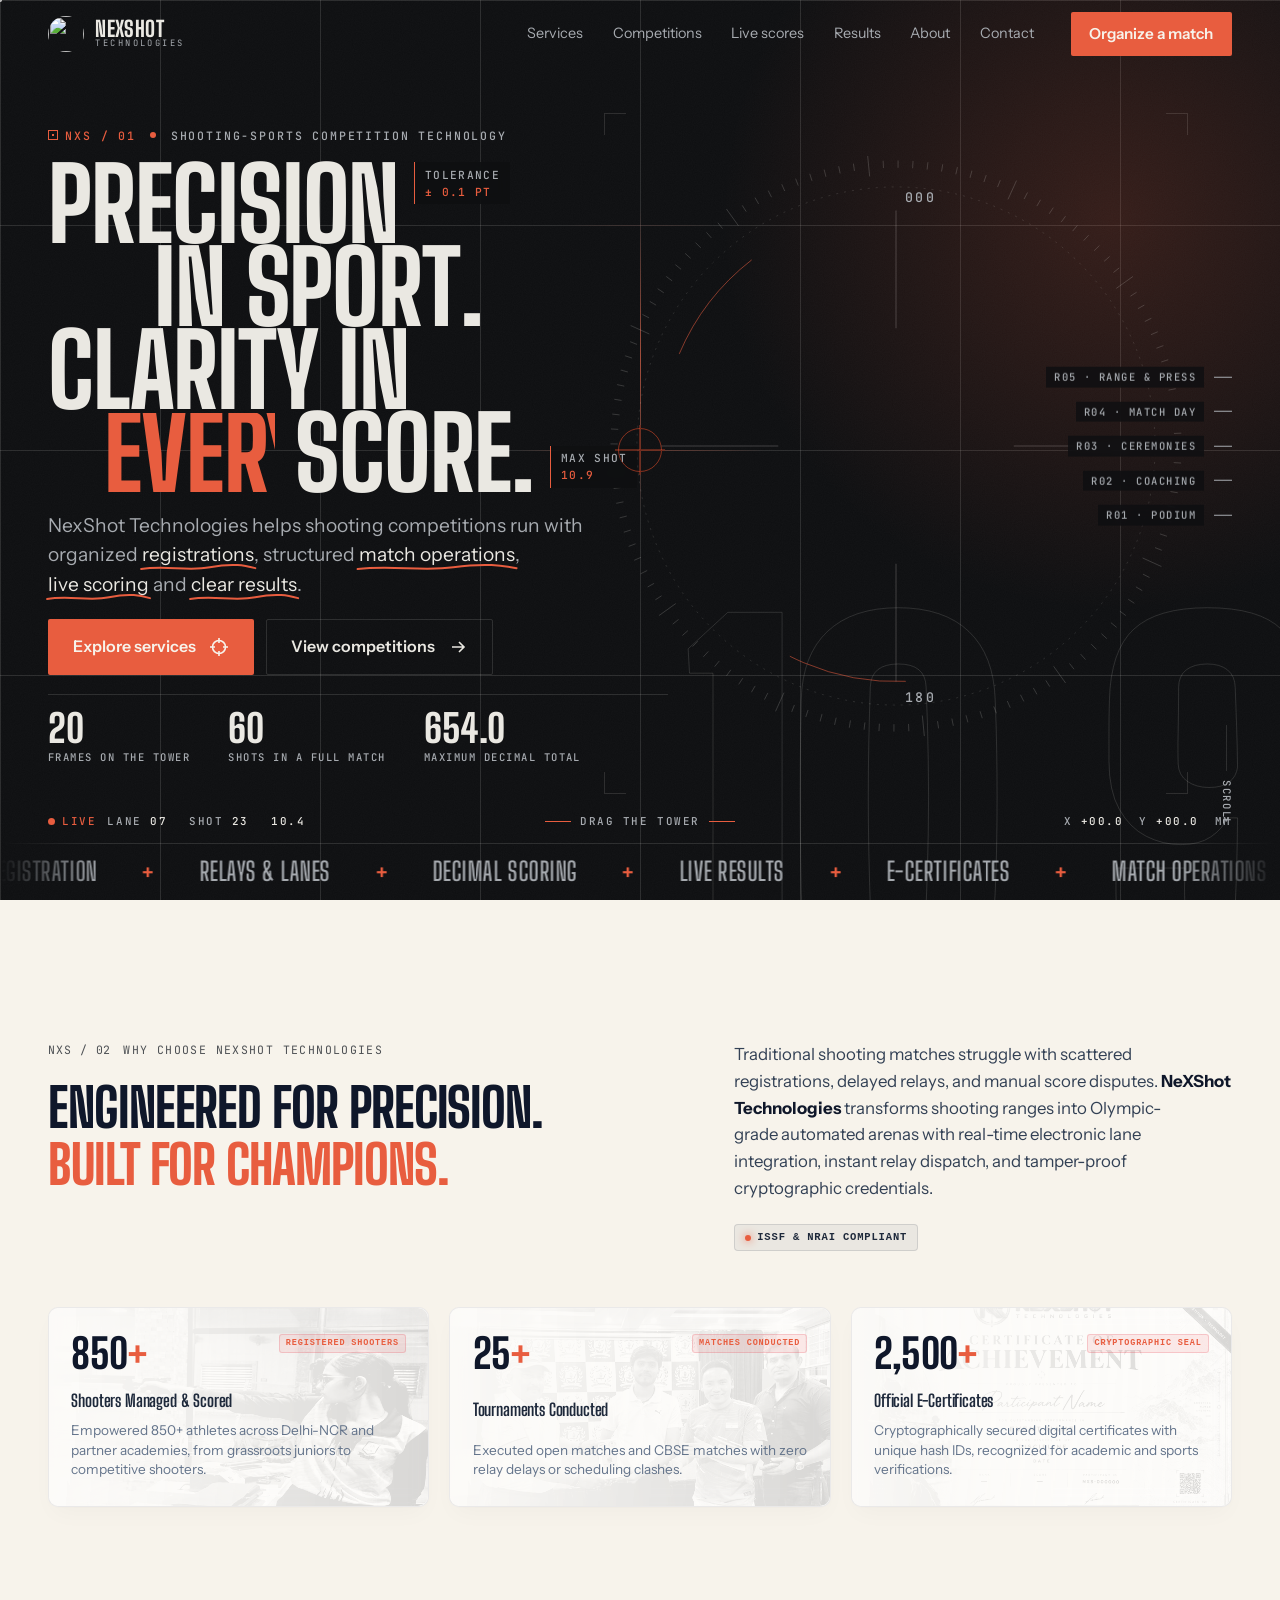
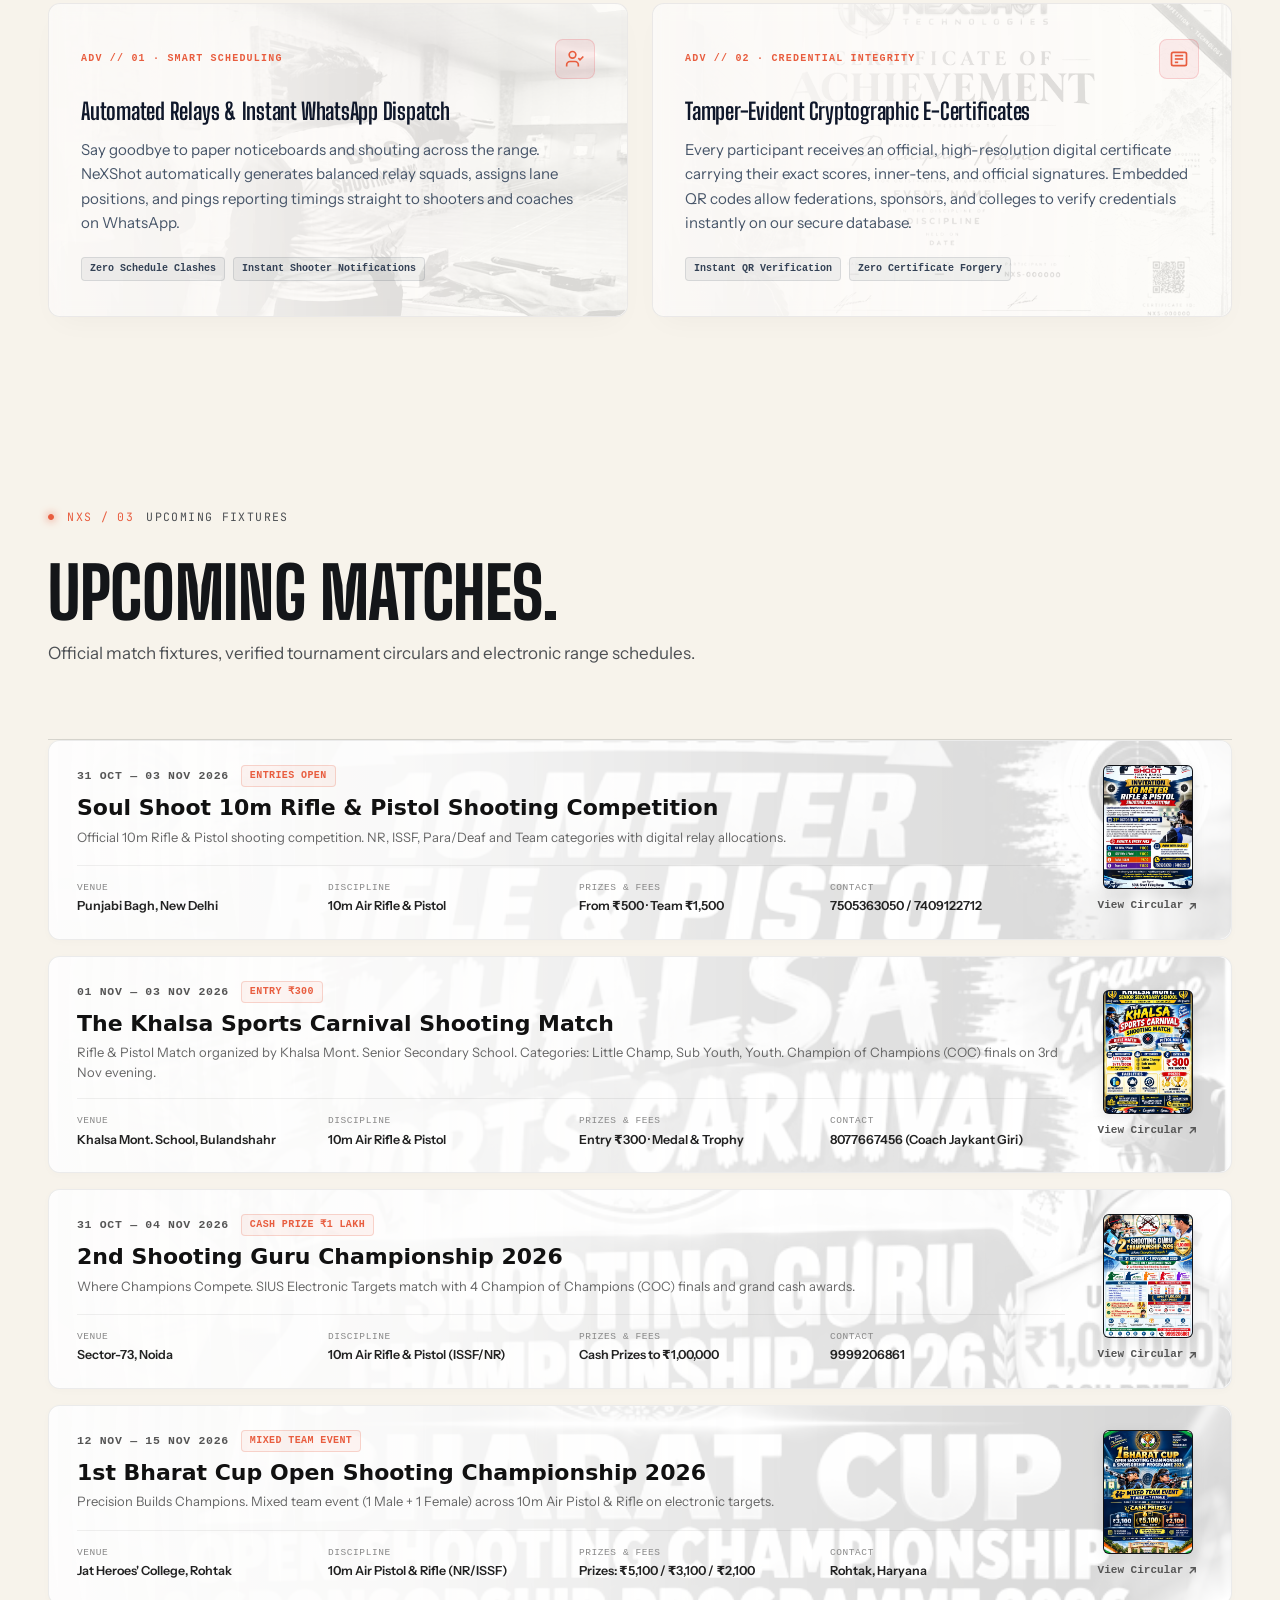
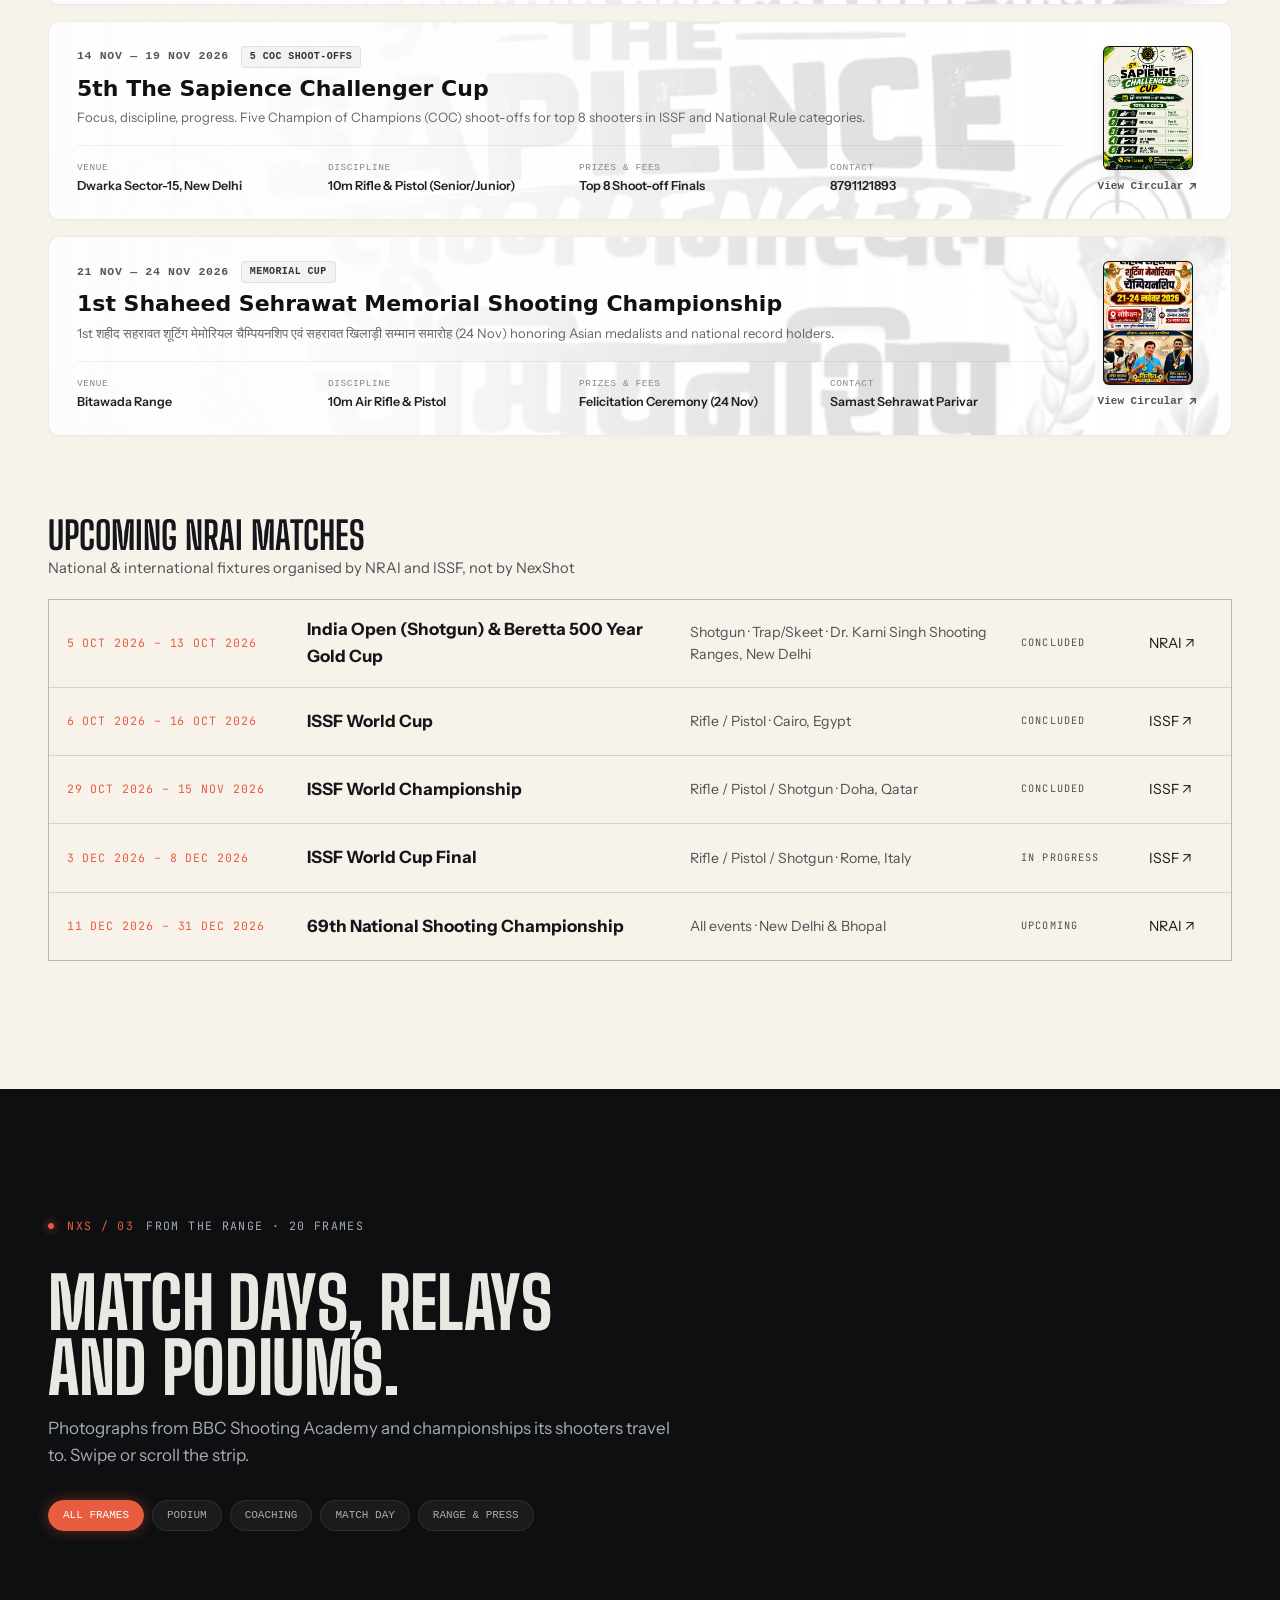
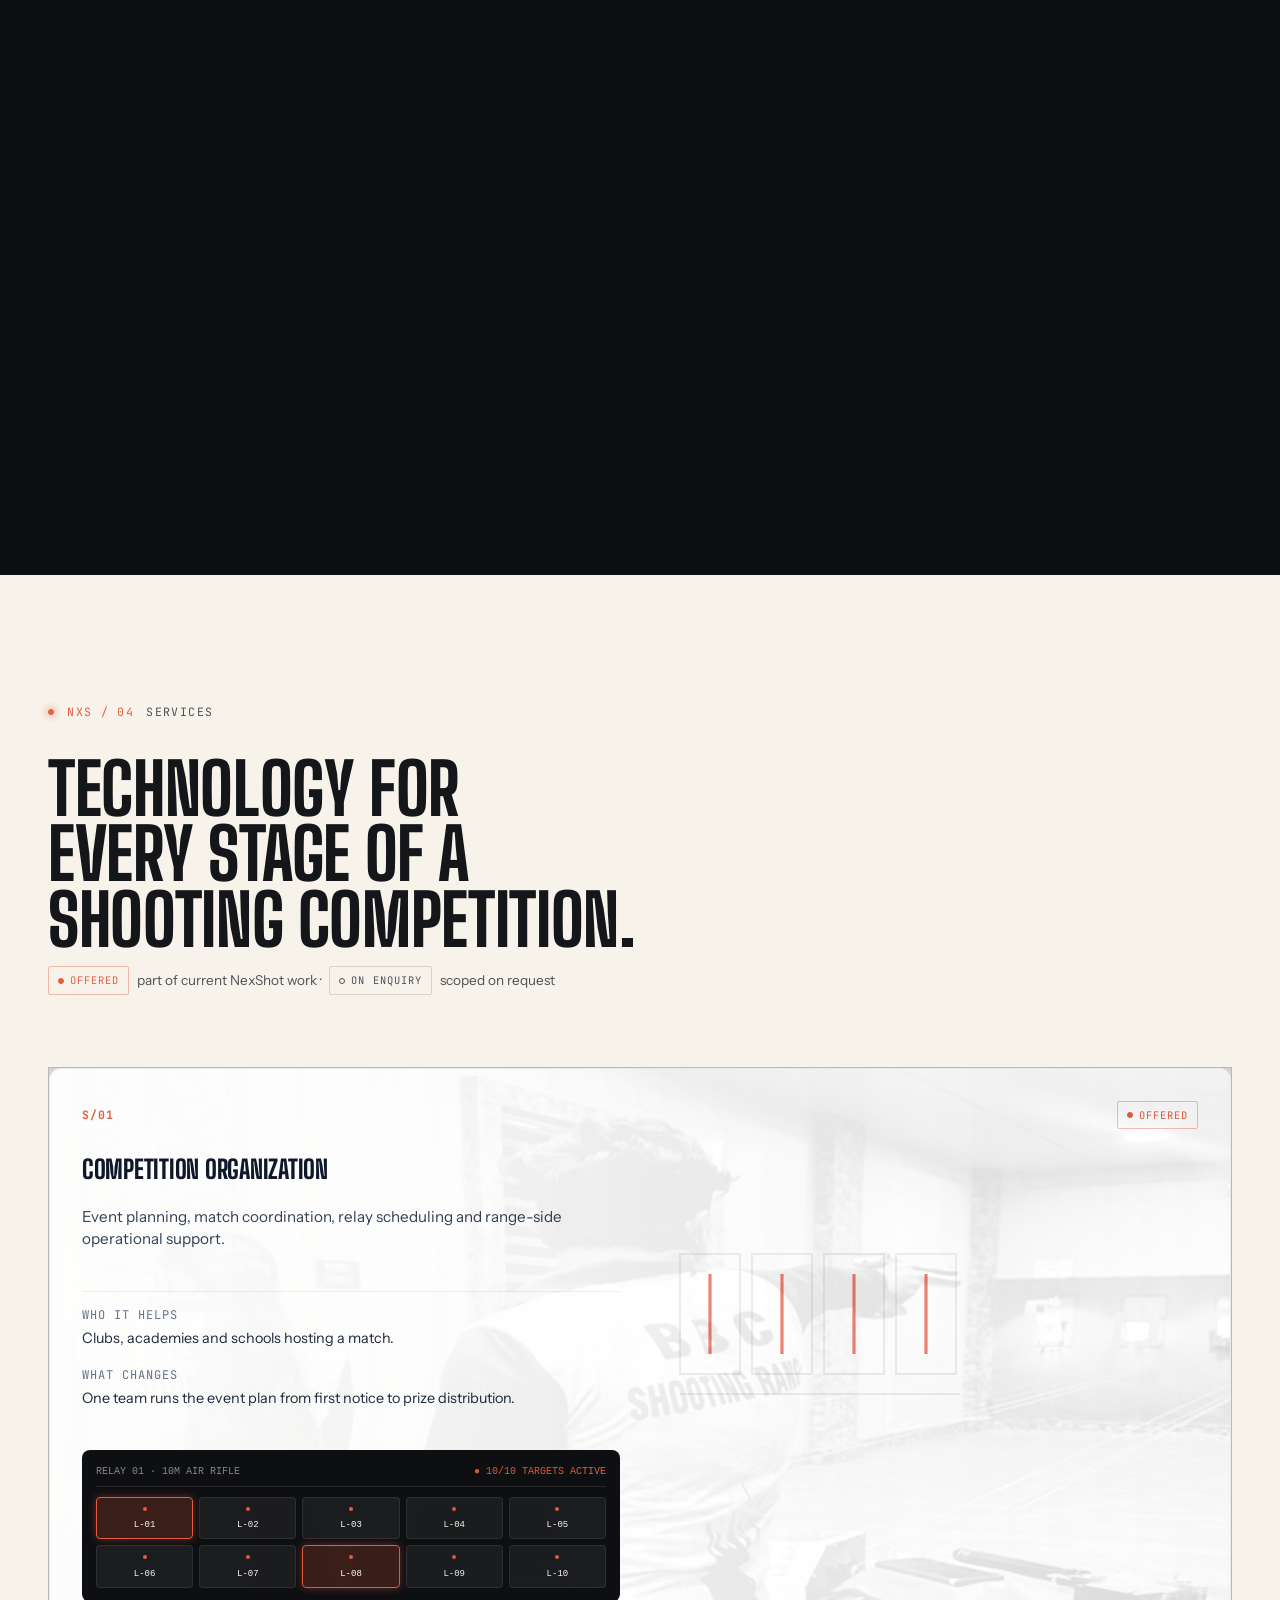
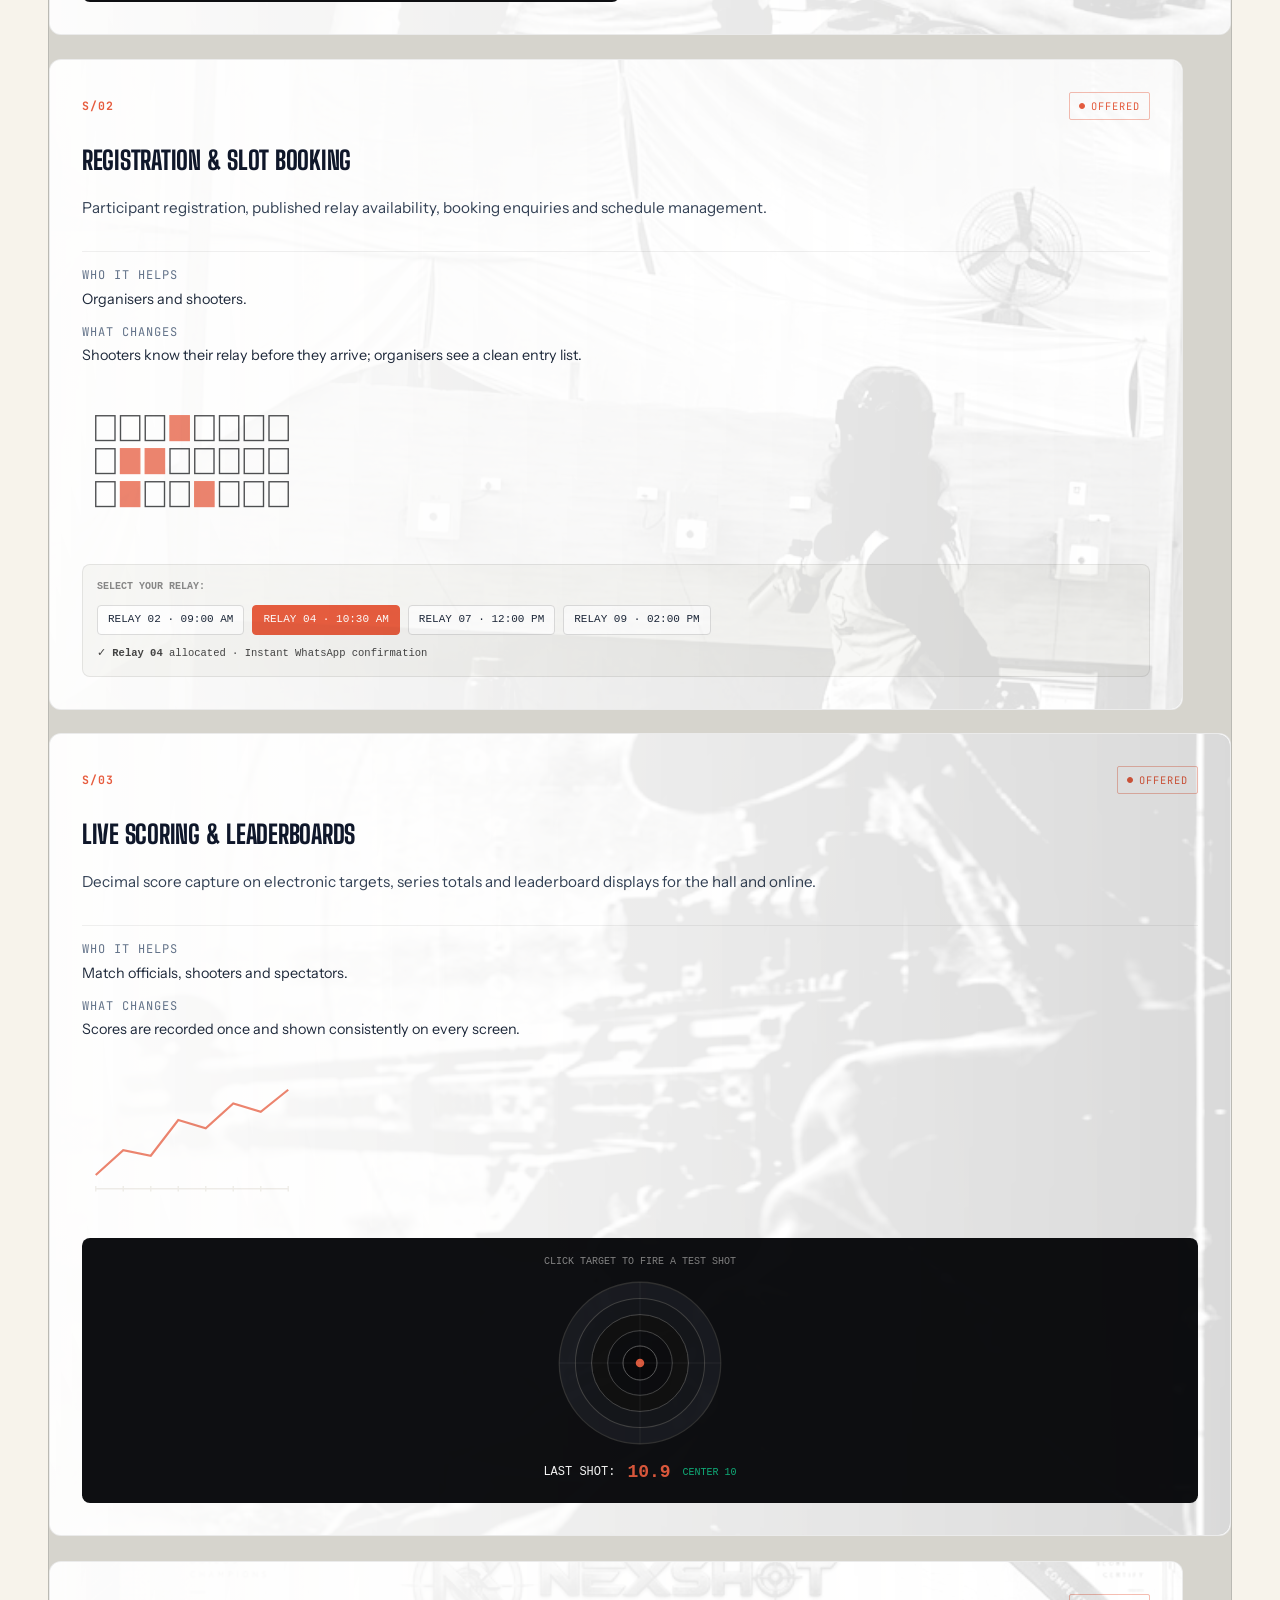
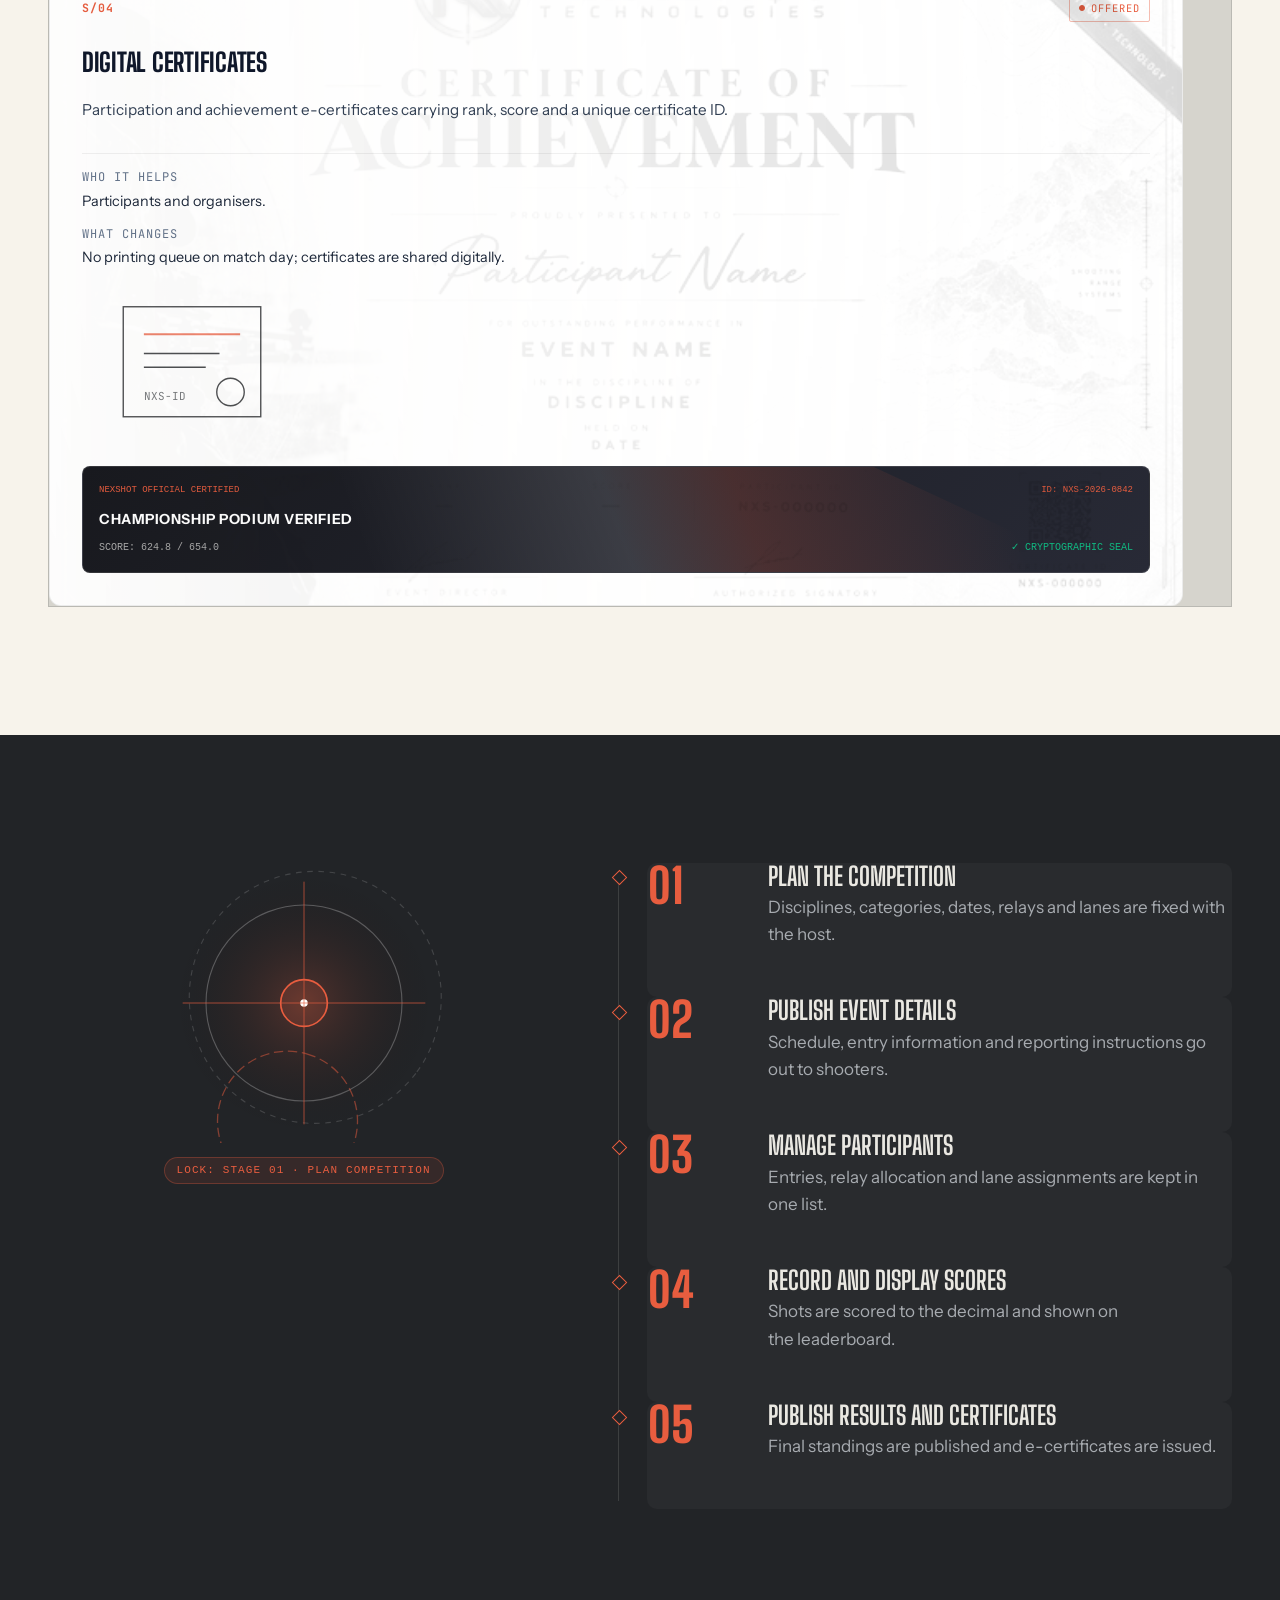
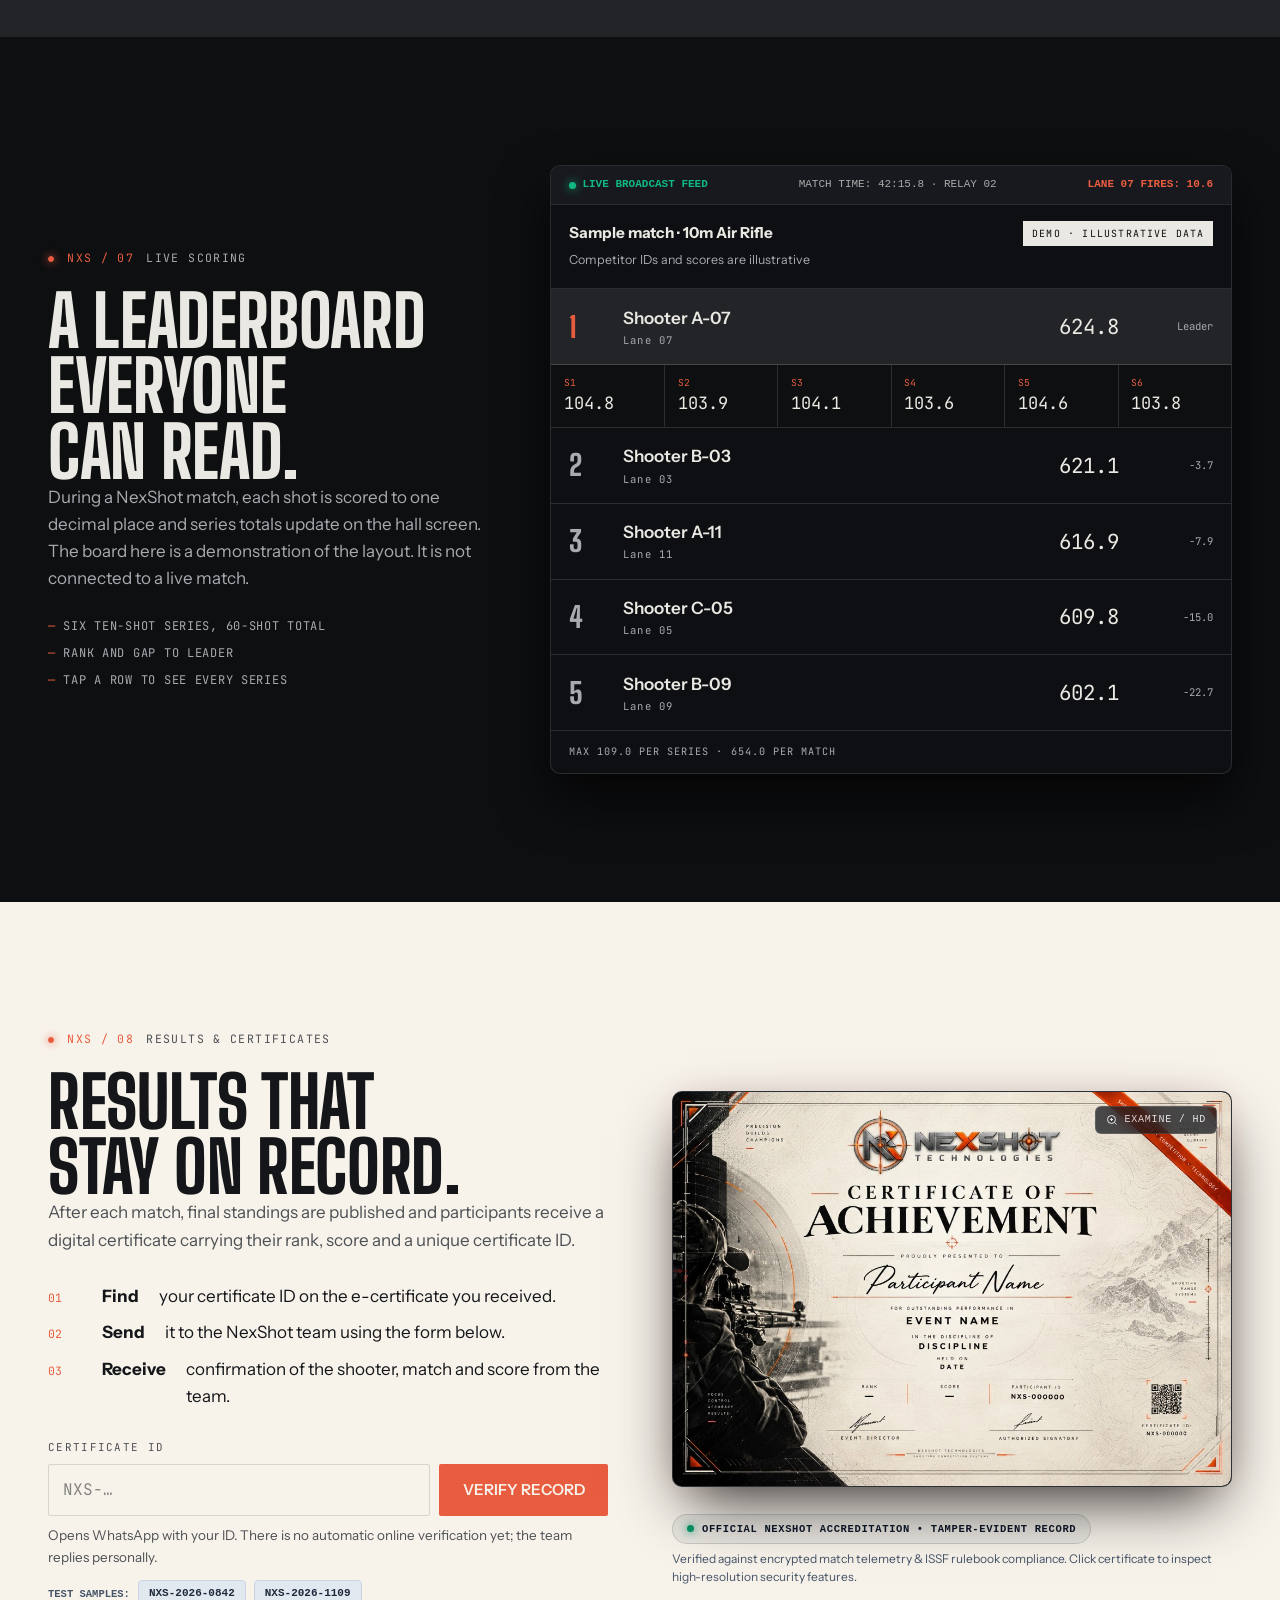
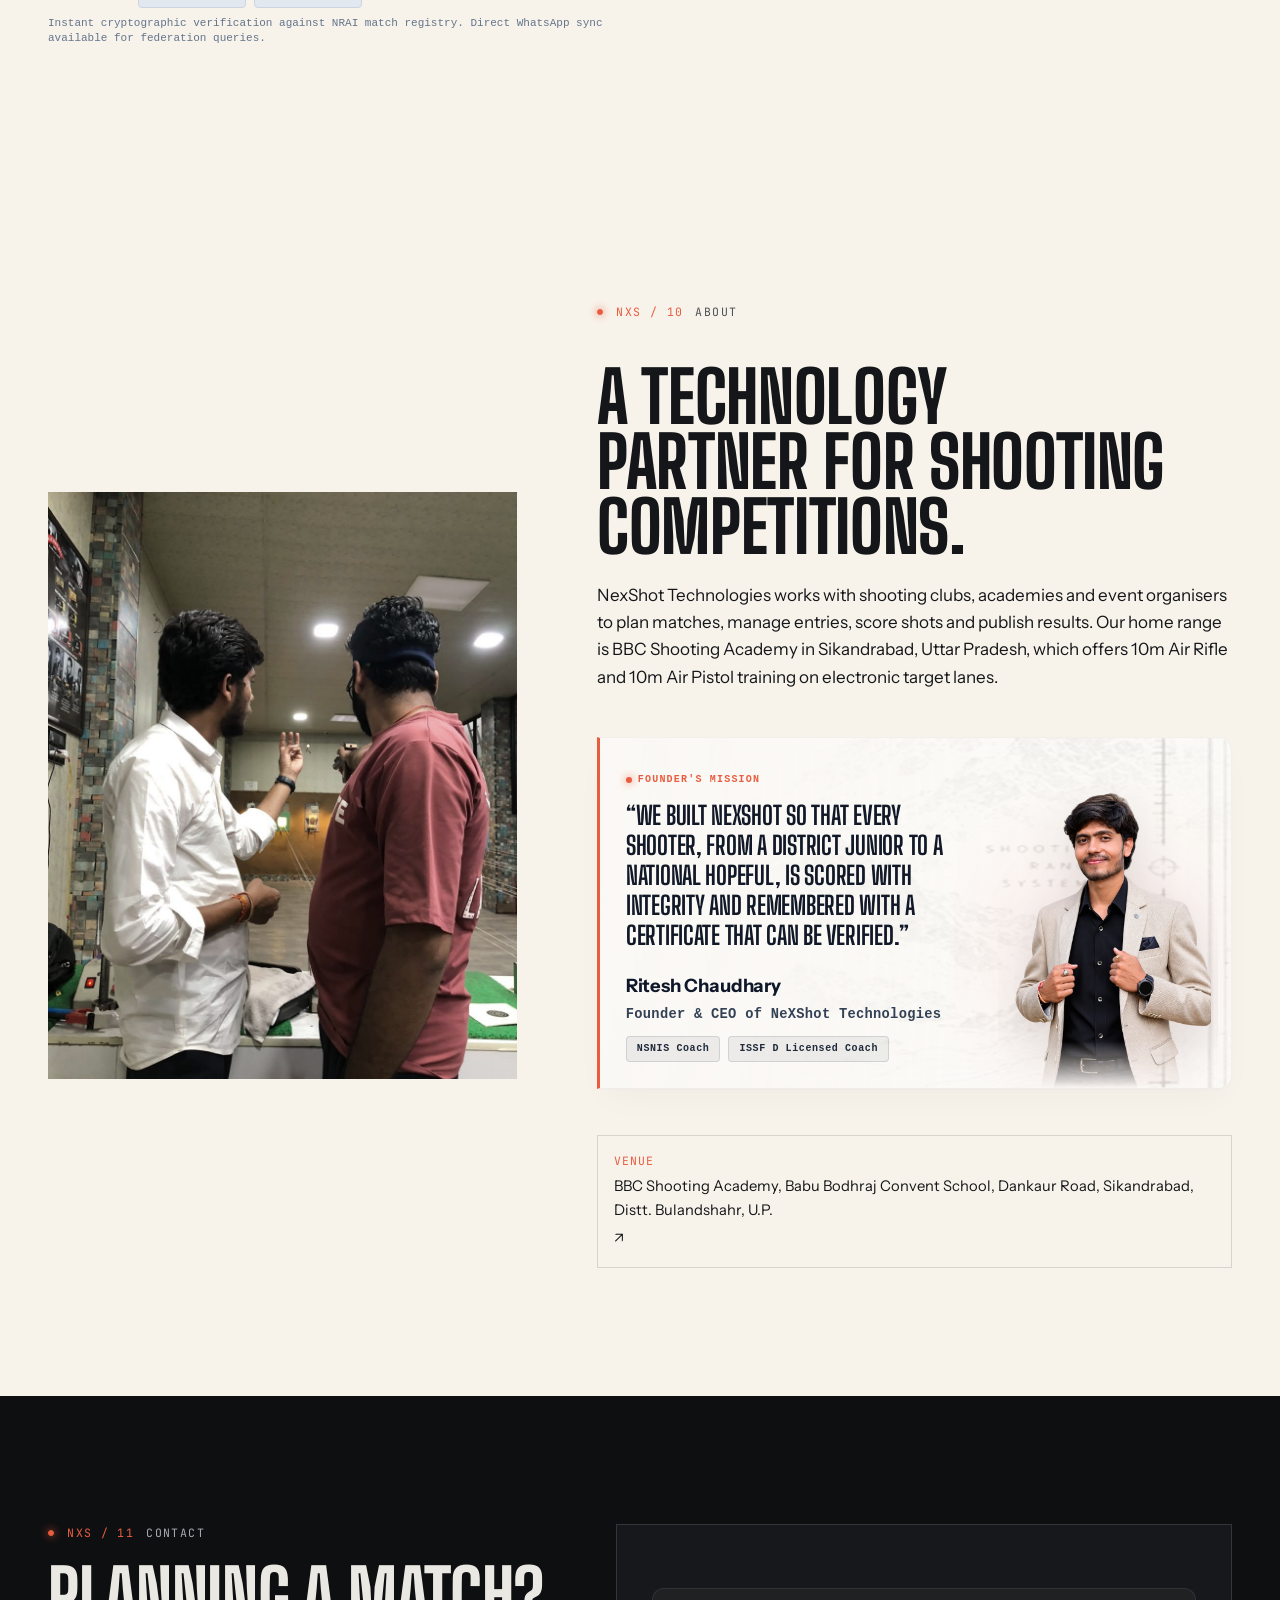
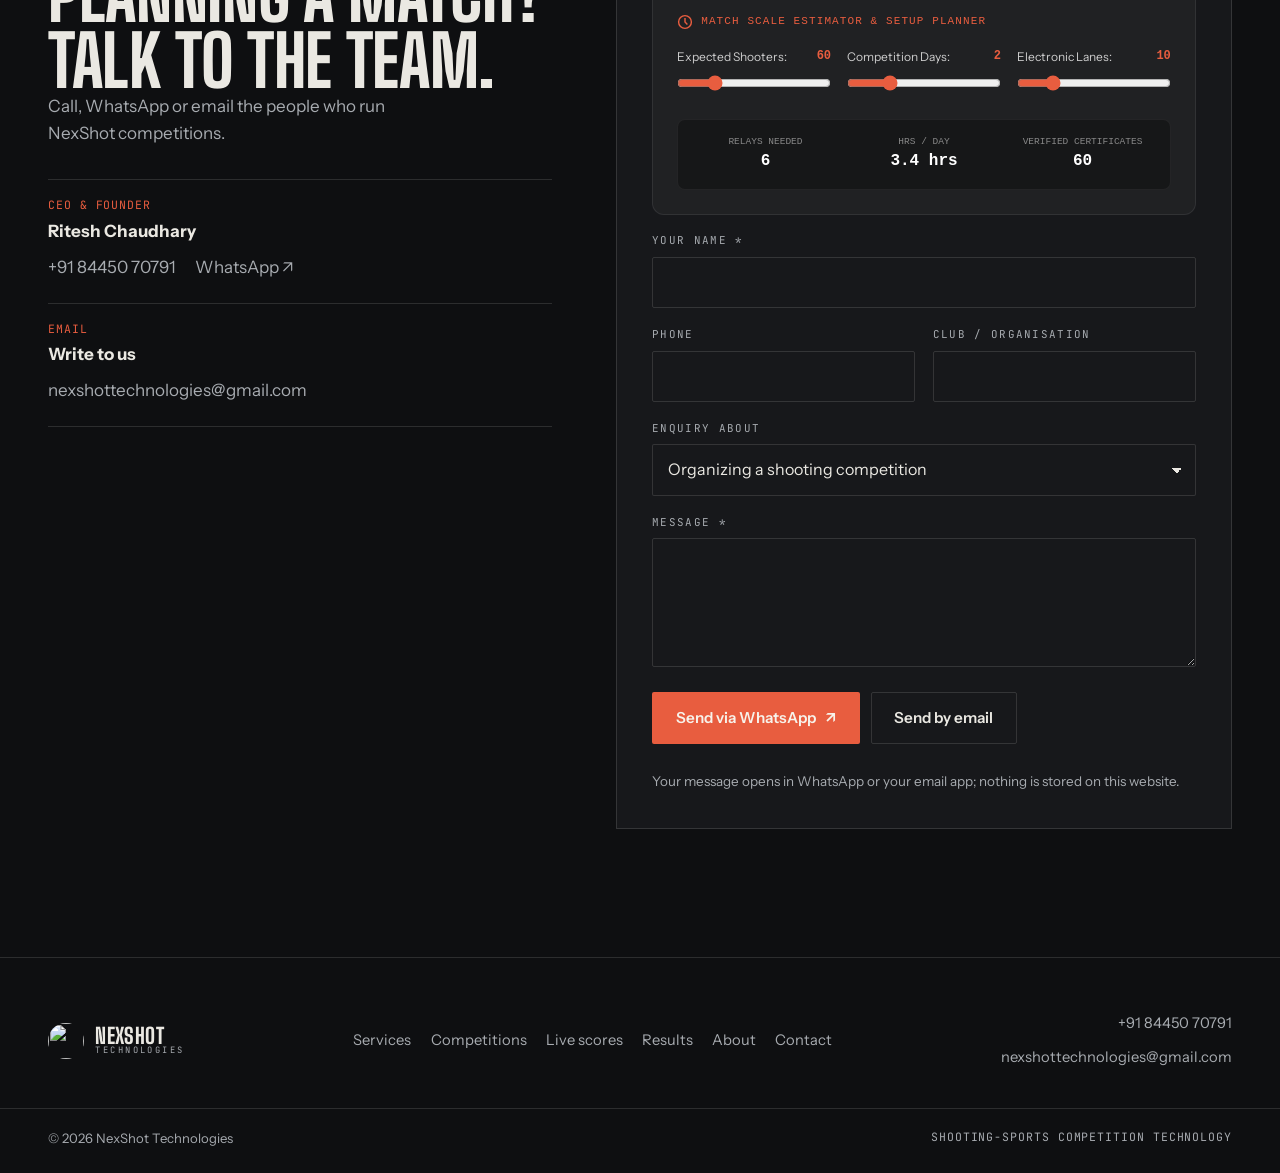
